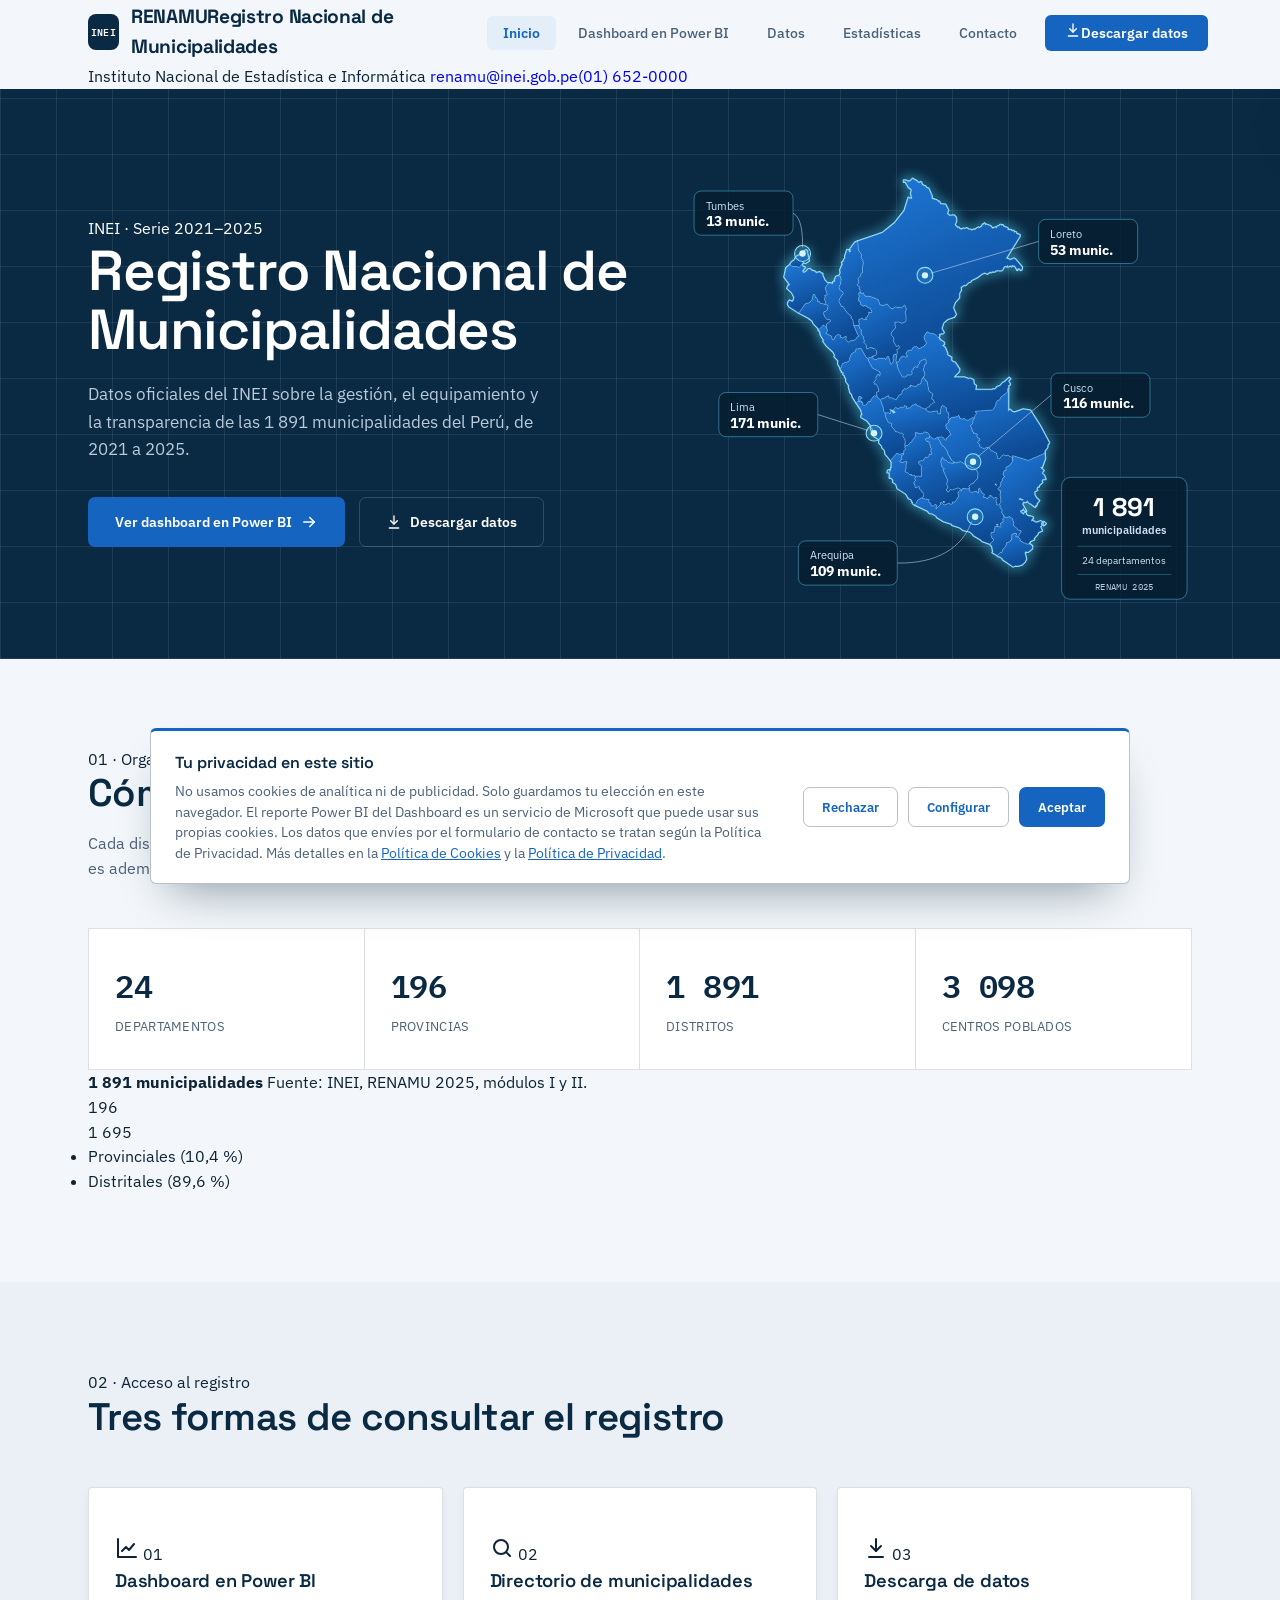
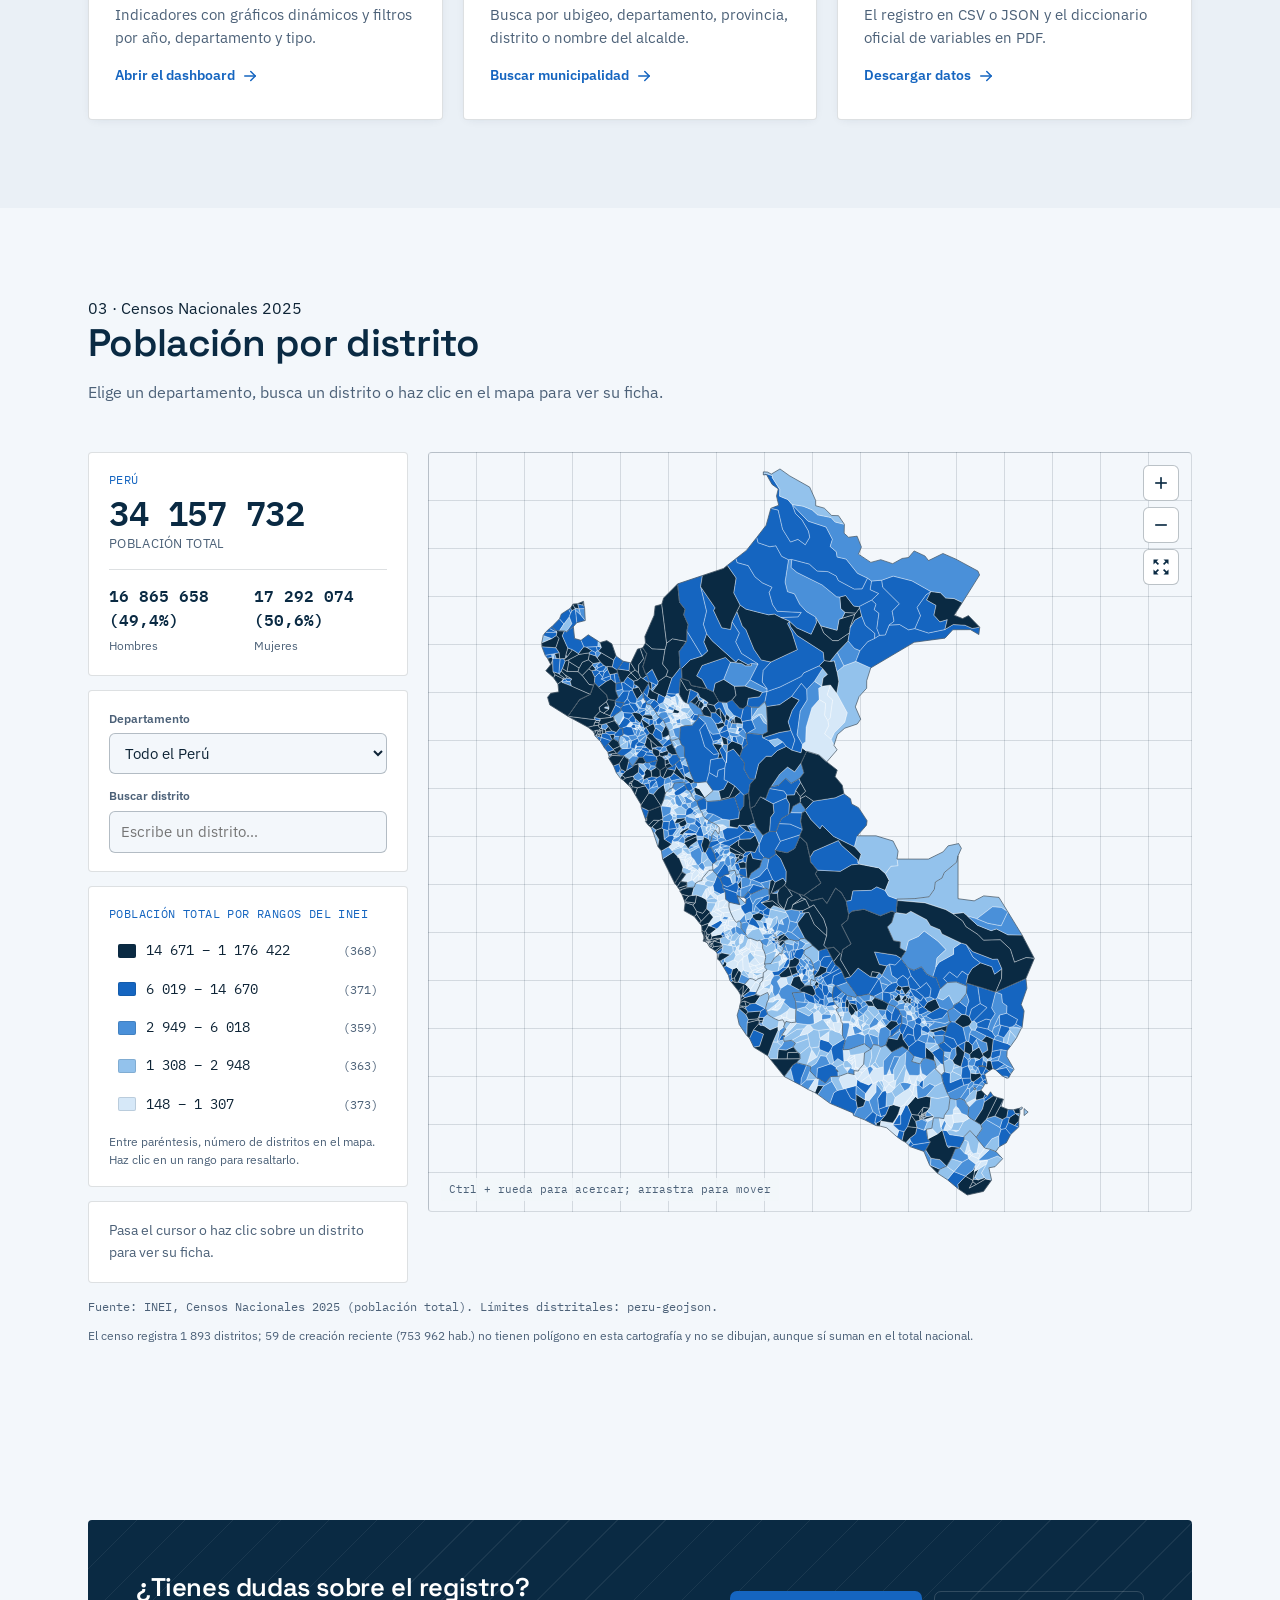
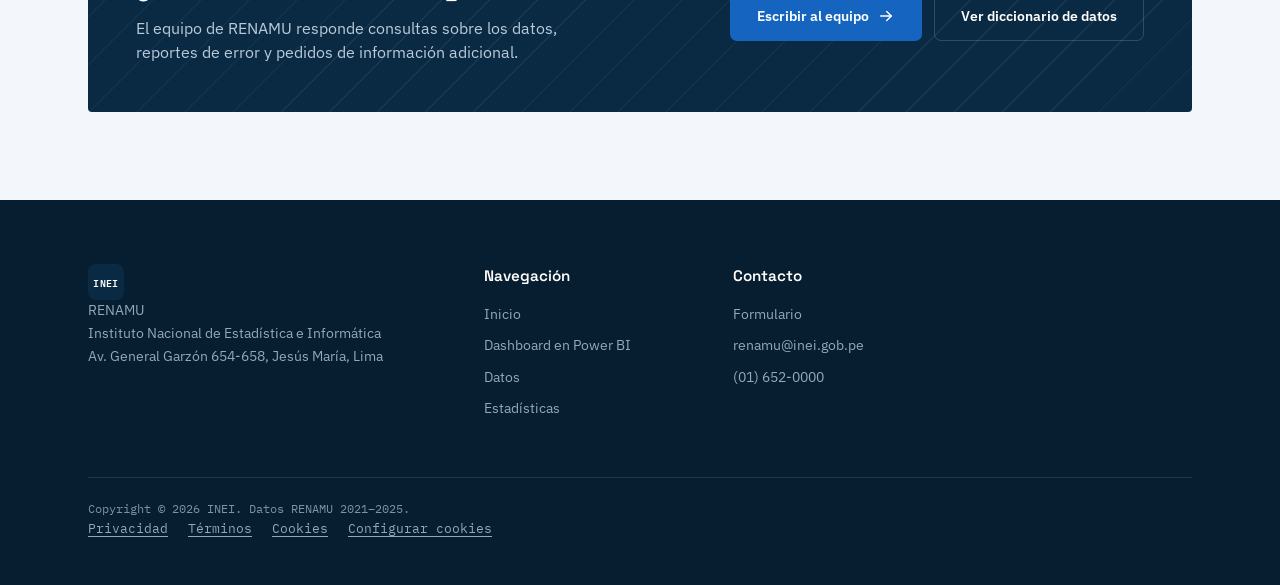
==== index.html @ 1bf24da1 "Add files via upload" ====
<!DOCTYPE html>
<html lang="es">
<head>
    <meta charset="UTF-8">
    <meta name="viewport" content="width=device-width, initial-scale=1.0">
    <meta http-equiv="Content-Security-Policy" content="default-src 'self'; style-src 'self' 'unsafe-inline'; img-src 'self' data:; font-src 'self'; frame-src 'none'; object-src 'none'; base-uri 'self'; form-action 'self'; script-src 'self'; connect-src 'self'">
    <meta name="referrer" content="strict-origin-when-cross-origin">
    <title>RENAMU 2021–2025 | INEI - Inicio</title>
    <meta name="description" content="Registro Nacional de Municipalidades (RENAMU) del INEI: 1 891 municipalidades del Perú con datos de gestión, equipamiento y transparencia, 2021–2025.">
    <meta name="theme-color" content="#0A2540">
    <!-- Si el sitio cambia de dominio, actualiza michaeldm05.github.io aquí y en el
         resto de páginas, además de sitemap.xml y robots.txt. -->
    <link rel="canonical" href="https://michaeldm05.github.io/index.html">
    <meta property="og:type" content="website">
    <meta property="og:site_name" content="RENAMU · INEI">
    <meta property="og:locale" content="es_PE">
    <meta property="og:title" content="RENAMU 2021–2025 | Registro Nacional de Municipalidades">
    <meta property="og:description" content="1 891 municipalidades del Perú con datos de gestión, equipamiento y transparencia, publicados por el INEI (2021–2025).">
    <meta property="og:url" content="https://michaeldm05.github.io/index.html">
    <meta property="og:image" content="https://michaeldm05.github.io/og-image.png">
    <meta property="og:image:width" content="1200">
    <meta property="og:image:height" content="630">
    <meta name="twitter:card" content="summary_large_image">
    <meta name="twitter:title" content="RENAMU 2021–2025 | Registro Nacional de Municipalidades">
    <meta name="twitter:description" content="1 891 municipalidades del Perú con datos de gestión, equipamiento y transparencia, publicados por el INEI.">
    <meta name="twitter:image" content="https://michaeldm05.github.io/og-image.png">
    <link rel="icon" href="favicon.svg" type="image/svg+xml">
    <link rel="apple-touch-icon" href="apple-touch-icon.png">
    <link rel="stylesheet" href="css/fonts.css">
    <link rel="stylesheet" href="css/style.css">
    <script type="application/ld+json">
    {
        "@context": "https://schema.org",
        "@graph": [
            {
                "@type": "GovernmentOrganization",
                "@id": "https://michaeldm05.github.io/#organizacion",
                "name": "Instituto Nacional de Estadística e Informática (INEI)",
                "alternateName": "INEI",
                "url": "https://michaeldm05.github.io/",
                "email": "renamu@inei.gob.pe",
                "telephone": "+51-1-652-0000",
                "address": {
                    "@type": "PostalAddress",
                    "streetAddress": "Av. General Garzón 654-658, Jesús María",
                    "addressLocality": "Lima",
                    "addressCountry": "PE"
                }
            },
            {
                "@type": "WebSite",
                "@id": "https://michaeldm05.github.io/#sitio",
                "url": "https://michaeldm05.github.io/",
                "name": "RENAMU · INEI",
                "inLanguage": "es-PE",
                "publisher": { "@id": "https://michaeldm05.github.io/#organizacion" }
            },
            {
                "@type": "Dataset",
                "name": "Registro Nacional de Municipalidades (RENAMU) 2021–2025",
                "description": "Datos generales, equipamiento y tecnologías de la información de las municipalidades del Perú, levantados anualmente por el INEI (Módulo I y II).",
                "url": "https://michaeldm05.github.io/datos.html",
                "license": "https://www.inei.gob.pe/",
                "temporalCoverage": "2021/2025",
                "spatialCoverage": {
                    "@type": "Place",
                    "name": "Perú"
                },
                "creator": { "@id": "https://michaeldm05.github.io/#organizacion" },
                "publisher": { "@id": "https://michaeldm05.github.io/#organizacion" },
                "distribution": [
                    { "@type": "DataDownload", "encodingFormat": "text/csv", "contentUrl": "https://michaeldm05.github.io/datos.html" },
                    { "@type": "DataDownload", "encodingFormat": "application/json", "contentUrl": "https://michaeldm05.github.io/datos.html" },
                    { "@type": "DataDownload", "encodingFormat": "application/pdf", "contentUrl": "https://michaeldm05.github.io/docs/renamu_diccionario_2025.pdf" }
                ]
            }
        ]
    }
    </script>
</head>
<body>
    <a class="skip-link" href="#contenido">Saltar al contenido</a>

    <!-- Franja institucional -->
    <div class="topbar">
        <div class="container topbar-inner">
            <span class="topbar-org"><span class="topbar-dot" aria-hidden="true"></span>Instituto Nacional de Estadística e Informática</span>
            <span class="topbar-links"><a href="mailto:renamu@inei.gob.pe">renamu@inei.gob.pe</a><a href="tel:+5116520000">(01) 652-0000</a></span>
        </div>
    </div>

    <!-- Navbar -->
    <nav class="navbar" id="navbar" aria-label="Navegación principal">
        <div class="navbar-inner">
            <a href="index.html" class="navbar-logo">
                <span class="navbar-logo-icon" aria-hidden="true">INEI</span>
                <span class="navbar-logo-text"><span class="navbar-logo-name">RENAMU</span><span class="navbar-logo-sub">Registro Nacional de Municipalidades</span></span>
            </a>
            <button class="nav-toggle" id="navToggle" aria-expanded="false" aria-controls="navLinks" aria-label="Abrir menú de navegación">
                <span class="material-icons icon-open" aria-hidden="true">menu</span>
                <span class="material-icons icon-close" aria-hidden="true">close</span>
            </button>
            <ul class="navbar-links" id="navLinks">
                <li><a href="index.html" class="active" aria-current="page">Inicio</a></li>
                <li><a href="dashboard.html">Dashboard en Power BI</a></li>
                <li><a href="datos.html">Datos</a></li>
                <li><a href="estadisticas.html">Estadísticas</a></li>
                <li><a href="contacto.html">Contacto</a></li>
                <li class="navbar-cta-item"><a href="datos.html#descargas" class="navbar-cta"><svg width="16" height="16" viewBox="0 0 24 24" fill="none" stroke="currentColor" stroke-width="2" stroke-linecap="round" stroke-linejoin="round" aria-hidden="true"><path d="M12 3v12"/><path d="m7 10 5 5 5-5"/><path d="M5 21h14"/></svg>Descargar datos</a></li>
            </ul>
        </div>
    </nav>

    <!-- Hero -->
    <main id="contenido">
    <section class="hero">
        <div class="container">
            <div class="hero-copy">
                <span class="hero-eyebrow"><span class="eyebrow-dot" aria-hidden="true"></span>INEI · Serie 2021–2025</span>
                <h1>Registro Nacional de Municipalidades</h1>
                <p>
                    Datos oficiales del INEI sobre la gestión, el equipamiento y la transparencia
                    de las 1&nbsp;891 municipalidades del Perú, de 2021 a 2025.
                </p>
                <div class="hero-actions">
                    <a href="dashboard.html" class="btn btn-primary">
                        Ver dashboard en Power BI
                        <svg class="btn-arrow" width="18" height="18" viewBox="0 0 24 24" fill="none" stroke="currentColor" stroke-width="2" stroke-linecap="round" stroke-linejoin="round" aria-hidden="true"><path d="M5 12h14"/><path d="m13 6 6 6-6 6"/></svg>
                    </a>
                    <a href="datos.html" class="btn btn-outline">
                        <svg width="16" height="16" viewBox="0 0 24 24" fill="none" stroke="currentColor" stroke-width="2" stroke-linecap="round" stroke-linejoin="round" aria-hidden="true"><path d="M12 3v12"/><path d="m7 10 5 5 5-5"/><path d="M5 21h14"/></svg>
                        Descargar datos
                    </a>
                </div>
            </div>

            <!-- Mapa del Perú por departamentos (img/mapa-peru.svg, límites INEI-2007) con las
                 cifras del levantamiento 2025. El mapa ocupa x 110–410, y 20–459 de este lienzo. -->
            <div class="hero-map">
                <svg viewBox="0 0 572 500" xmlns="http://www.w3.org/2000/svg" role="img" aria-labelledby="mapaTitulo" focusable="false">
                    <title id="mapaTitulo">Mapa del Perú por departamentos. RENAMU 2025: 1 891 municipalidades en 24 departamentos; Lima 178 (incluye el Callao), Cusco 116, Arequipa 109, Loreto 53 y Tumbes 13 municipalidades.</title>
                    <image href="img/mapa-peru.svg" x="98" y="8" width="324" height="463.1"/>

                    <!-- Líneas guía -->
                    <path class="leader" d="M120 59 C 130 64, 131 84, 130.8 98"/>
                    <path class="leader" d="M398 91 L 276 127"/>
                    <path class="leader" d="M148 287 L 205 305"/>
                    <path class="leader" d="M412 265 L 329 335"/>
                    <path class="leader" d="M238 455 C 282 456, 312 438, 322 408"/>

                    <!-- Pines -->
                    <g class="map-pin"><circle class="pin-ring" cx="130.8" cy="104.7" r="9"/><circle class="pin" cx="130.8" cy="104.7" r="3.6"/></g>
                    <g class="map-pin"><circle class="pin-ring" cx="269.3" cy="129.4" r="9"/><circle class="pin" cx="269.3" cy="129.4" r="3.6"/></g>
                    <g class="map-pin"><circle class="pin-ring" cx="211.7" cy="308" r="9"/><circle class="pin" cx="211.7" cy="308" r="3.6"/></g>
                    <g class="map-pin"><circle class="pin-ring" cx="323.7" cy="340.4" r="9"/><circle class="pin" cx="323.7" cy="340.4" r="3.6"/></g>
                    <g class="map-pin"><circle class="pin-ring" cx="326.1" cy="402.7" r="9"/><circle class="pin" cx="326.1" cy="402.7" r="3.6"/></g>

                    <!-- Etiquetas -->
                    <g class="map-callout" transform="translate(8 34)"><rect width="112" height="50" rx="8"/><text class="pin-label" x="13" y="21">Tumbes</text><text class="pin-value" x="13" y="40">13 munic.</text></g>
                    <g class="map-callout" transform="translate(398 66)"><rect width="112" height="50" rx="8"/><text class="pin-label" x="13" y="21">Loreto</text><text class="pin-value" x="13" y="40">53 munic.</text></g>
                    <g class="map-callout" transform="translate(36 262)"><rect width="112" height="50" rx="8"/><text class="pin-label" x="13" y="21">Lima</text><text class="pin-value" x="13" y="40">171 munic.</text></g>
                    <g class="map-callout" transform="translate(412 240)"><rect width="112" height="50" rx="8"/><text class="pin-label" x="13" y="21">Cusco</text><text class="pin-value" x="13" y="40">116 munic.</text></g>
                    <g class="map-callout" transform="translate(126 430)"><rect width="112" height="50" rx="8"/><text class="pin-label" x="13" y="21">Arequipa</text><text class="pin-value" x="13" y="40">109 munic.</text></g>

                    <!-- Totales -->
                    <g class="map-stat" transform="translate(424 358)">
                        <rect width="142" height="138" rx="10"/>
                        <text class="map-stat-number" x="71" text-anchor="middle" y="44">1&#160;891</text>
                        <text class="map-stat-label" x="71" text-anchor="middle" y="64">municipalidades</text>
                        <line x1="18" y1="78" x2="124" y2="78"/>
                        <text class="map-stat-small" x="71" text-anchor="middle" y="98">24 departamentos</text>
                        <line x1="18" y1="110" x2="124" y2="110"/>
                        <text class="map-stat-caption" x="71" text-anchor="middle" y="127">RENAMU 2025</text>
                    </g>
                </svg>
            </div>
        </div>
    </section>

    <!-- 01 · Organización territorial -->
    <section class="section" aria-labelledby="cifras">
        <div class="container">
            <div class="section-header">
                <div>
                    <span class="section-label">01 · Organización territorial</span>
                    <h2 class="section-title" id="cifras">Cómo se organiza el país</h2>
                </div>
                <p class="section-subtitle">Cada distrito tiene una municipalidad. En la capital de cada provincia, esa municipalidad es además la provincial.</p>
            </div>
            <div class="stats-grid">
                <div class="stat-item">
                    <div class="stat-item-number">24</div>
                    <div class="stat-item-label">departamentos</div>
                </div>
                <div class="stat-item">
                    <div class="stat-item-number">196</div>
                    <div class="stat-item-label">provincias</div>
                </div>
                <div class="stat-item">
                    <div class="stat-item-number">1&nbsp;891</div>
                    <div class="stat-item-label">distritos</div>
                </div>
                <div class="stat-item">
                    <div class="stat-item-number">3&nbsp;098</div>
                    <div class="stat-item-label">centros poblados</div>
                </div>
            </div>
            <div class="split-card">
                <div class="split-head">
                    <strong>1&nbsp;891 municipalidades</strong>
                    <span>Fuente: INEI, RENAMU 2025, módulos I y II.</span>
                </div>
                <div class="split-bar" role="img" aria-label="196 municipalidades provinciales (10,4 %) y 1 695 distritales (89,6 %)">
                    <div class="split-prov" style="width:10.4%">196</div>
                    <div class="split-dist">1&nbsp;695</div>
                </div>
                <ul class="split-legend">
                    <li><span class="split-swatch split-prov" aria-hidden="true"></span>Provinciales (10,4&nbsp;%)</li>
                    <li><span class="split-swatch split-dist" aria-hidden="true"></span>Distritales (89,6&nbsp;%)</li>
                </ul>
            </div>
        </div>
    </section>

    <!-- 02 · Acceso al registro -->
    <section class="section section-light" aria-labelledby="consulta">
        <div class="container">
            <div class="section-header section-header--solo">
                <div>
                    <span class="section-label">02 · Acceso al registro</span>
                    <h2 class="section-title" id="consulta">Tres formas de consultar el registro</h2>
                </div>
            </div>
            <div class="features-grid">
                <a href="dashboard.html" class="feature-card">
                    <span class="feature-card-top">
                        <span class="icon-tile" aria-hidden="true"><svg width="24" height="24" viewBox="0 0 24 24" fill="none" stroke="currentColor" stroke-width="2" stroke-linecap="round" stroke-linejoin="round"><path d="M3 3v18h18"/><path d="m7 15 4-4 3 3 5-6"/></svg></span>
                        <span class="feature-card-num">01</span>
                    </span>
                    <h3>Dashboard en Power BI</h3>
                    <p>Indicadores con gráficos dinámicos y filtros por año, departamento y tipo.</p>
                    <span class="feature-card-cta">Abrir el dashboard<svg width="18" height="18" viewBox="0 0 24 24" fill="none" stroke="currentColor" stroke-width="2" stroke-linecap="round" stroke-linejoin="round" aria-hidden="true"><path d="M5 12h14"/><path d="m13 6 6 6-6 6"/></svg></span>
                </a>
                <a href="dashboard.html#directorio" class="feature-card">
                    <span class="feature-card-top">
                        <span class="icon-tile" aria-hidden="true"><svg width="24" height="24" viewBox="0 0 24 24" fill="none" stroke="currentColor" stroke-width="2" stroke-linecap="round" stroke-linejoin="round"><circle cx="11" cy="11" r="7"/><path d="m20 20-3.5-3.5"/></svg></span>
                        <span class="feature-card-num">02</span>
                    </span>
                    <h3>Directorio de municipalidades</h3>
                    <p>Busca por ubigeo, departamento, provincia, distrito o nombre del alcalde.</p>
                    <span class="feature-card-cta">Buscar municipalidad<svg width="18" height="18" viewBox="0 0 24 24" fill="none" stroke="currentColor" stroke-width="2" stroke-linecap="round" stroke-linejoin="round" aria-hidden="true"><path d="M5 12h14"/><path d="m13 6 6 6-6 6"/></svg></span>
                </a>
                <a href="datos.html" class="feature-card">
                    <span class="feature-card-top">
                        <span class="icon-tile" aria-hidden="true"><svg width="24" height="24" viewBox="0 0 24 24" fill="none" stroke="currentColor" stroke-width="2" stroke-linecap="round" stroke-linejoin="round"><path d="M12 3v12"/><path d="m7 10 5 5 5-5"/><path d="M5 21h14"/></svg></span>
                        <span class="feature-card-num">03</span>
                    </span>
                    <h3>Descarga de datos</h3>
                    <p>El registro en CSV o JSON y el diccionario oficial de variables en PDF.</p>
                    <span class="feature-card-cta">Descargar datos<svg width="18" height="18" viewBox="0 0 24 24" fill="none" stroke="currentColor" stroke-width="2" stroke-linecap="round" stroke-linejoin="round" aria-hidden="true"><path d="M5 12h14"/><path d="m13 6 6 6-6 6"/></svg></span>
                </a>
            </div>
        </div>
    </section>

    <!-- Población por distrito (Censos Nacionales 2025) -->
    <section class="section" id="poblacion">
        <div class="container">
            <div class="section-header">
                <div>
                    <span class="section-label">03 · Censos Nacionales 2025</span>
                    <h2 class="section-title">Población por distrito</h2>
                </div>
                <p class="section-subtitle">Elige un departamento, busca un distrito o haz clic en el mapa para ver su ficha.</p>
            </div>
            <div class="pob-layout">
                <aside class="pob-panel">
                    <div class="pob-box pob-box--dest">
                        <div class="pob-eyebrow" id="pobAmbito">Perú</div>
                        <div class="pob-big" id="pobTotal">—</div>
                        <div class="pob-sub">Población total</div>
                        <div class="pob-row2">
                            <div><b id="pobH">—</b><span>Hombres</span></div>
                            <div><b id="pobM">—</b><span>Mujeres</span></div>
                        </div>
                    </div>
                    <div class="pob-box pob-ctl">
                        <div>
                            <label for="pobDep">Departamento</label>
                            <select id="pobDep"><option value="">Todo el Perú</option></select>
                        </div>
                        <div>
                            <label for="pobBuscar">Buscar distrito</label>
                            <input id="pobBuscar" list="pobLista" placeholder="Escribe un distrito…" autocomplete="off">
                            <datalist id="pobLista"></datalist>
                        </div>
                    </div>
                    <div class="pob-box">
                        <div class="pob-eyebrow">Población total por rangos del INEI</div>
                        <div class="pob-leyenda" id="pobLeyenda"></div>
                        <p class="pob-nota">Entre paréntesis, número de distritos en el mapa. Haz clic en un rango para resaltarlo.</p>
                    </div>
                    <div class="pob-box pob-ficha" id="pobFicha"><p class="pob-vacio">Pasa el cursor o haz clic sobre un distrito para ver su ficha.</p></div>
                </aside>
                <div class="pob-mapa" id="pobMapa">
                    <svg role="img" aria-label="Mapa de población por distrito del Perú"></svg>
                    <div class="pob-zoom">
                        <button type="button" id="pobZin" aria-label="Acercar"><span class="material-icons" aria-hidden="true">add</span></button>
                        <button type="button" id="pobZout" aria-label="Alejar"><span class="material-icons" aria-hidden="true">remove</span></button>
                        <button type="button" id="pobZreset" aria-label="Ver todo el Perú"><span class="material-icons" aria-hidden="true">zoom_out_map</span></button>
                    </div>
                    <div class="pob-hint">Ctrl + rueda para acercar; arrastra para mover</div>
                    <div class="pob-tip" id="pobTip" hidden></div>
                </div>
            </div>
            <p class="filter-hint">Fuente: INEI, Censos Nacionales 2025 (población total). Límites distritales: peru-geojson.</p>
            <p class="pob-nota" id="pobGap"></p>
        </div>
    </section>

    <!-- CTA final -->
    <section class="section section-cta">
        <div class="container">
            <div class="cta-band">
                <div class="cta-band-copy">
                    <h2>¿Tienes dudas sobre el registro?</h2>
                    <p>El equipo de RENAMU responde consultas sobre los datos, reportes de error y pedidos de información adicional.</p>
                </div>
                <div class="cta-band-actions">
                    <a href="contacto.html" class="btn btn-primary">Escribir al equipo<svg width="18" height="18" viewBox="0 0 24 24" fill="none" stroke="currentColor" stroke-width="2" stroke-linecap="round" stroke-linejoin="round" aria-hidden="true"><path d="M5 12h14"/><path d="m13 6 6 6-6 6"/></svg></a>
                    <a href="datos.html#diccionario" class="btn btn-outline">Ver diccionario de datos</a>
                </div>
            </div>
        </div>
    </section>
    </main>

    <!-- Footer -->
    <footer class="footer">
        <div class="container">
            <div class="footer-grid">
                <div class="footer-brand">
                    <span class="footer-logo"><span class="navbar-logo-icon" aria-hidden="true">INEI</span>RENAMU</span>
                    <p>Instituto Nacional de Estadística e Informática<br>Av. General Garzón 654-658, Jesús María, Lima</p>
                </div>
                <div>
                    <h2>Navegación</h2>
                    <ul class="footer-links">
                        <li><a href="index.html">Inicio</a></li>
                        <li><a href="dashboard.html">Dashboard en Power BI</a></li>
                        <li><a href="datos.html">Datos</a></li>
                        <li><a href="estadisticas.html">Estadísticas</a></li>
                    </ul>
                </div>
                <div>
                    <h2>Contacto</h2>
                    <ul class="footer-links">
                        <li><a href="contacto.html">Formulario</a></li>
                        <li><a href="mailto:renamu@inei.gob.pe">renamu@inei.gob.pe</a></li>
                        <li><a href="tel:+5116520000">(01) 652-0000</a></li>
                    </ul>
                </div>
            </div>
            <div class="footer-bottom">
                <span>Copyright © 2026 INEI. Datos RENAMU 2021–2025.</span>
                <nav aria-label="Información legal">
                    <ul class="footer-legal">
                        <li><a href="privacidad.html">Privacidad</a></li>
                        <li><a href="terminos.html">Términos</a></li>
                        <li><a href="cookies.html">Cookies</a></li>
                        <li><button type="button" data-abrir-cookies>Configurar cookies</button></li>
                    </ul>
                </nav>
            </div>
        </div>
    </footer>

    <!-- Toast -->
    <div class="toast" id="toast" role="status" aria-live="polite">
        <span class="material-icons toast-icon" aria-hidden="true">check_circle</span>
        <span id="toastMessage"></span>
    </div>

    <script src="js/consent.js"></script>
    <script src="js/main.js"></script>
    <script src="data/mapa-peru-paths.js" defer></script>
    <script src="js/mapa-constelacion.js" defer></script>
    <script src="js/vendor/d3.v7.8.5.min.js" defer></script>
    <script src="js/vendor/topojson-client.v3.1.0.min.js" defer></script>
    <script src="data/poblacion_distritos.js" defer></script>
    <script src="js/mapa-poblacion.js" defer></script>
</body>
</html>
---- css/fonts.css ----
/* Fuentes alojadas en el propio sitio (antes se pedían a fonts.googleapis.com /
   fonts.gstatic.com, lo que enviaba la IP de cada visitante a Google).
   Space Grotesk, IBM Plex Sans e IBM Plex Mono: SIL Open Font License 1.1.
   Material Icons: Apache License 2.0. Ver fonts/LICENCIAS.md. */

/* latin-ext */
@font-face {
  font-family: 'IBM Plex Mono';
  font-style: normal;
  font-weight: 400;
  font-display: swap;
  src: url(../fonts/ibmplexmono--F63fjptAgt5VM-kVkqdyU8n1iEq129k.woff2) format('woff2');
  unicode-range: U+0100-02BA, U+02BD-02C5, U+02C7-02CC, U+02CE-02D7, U+02DD-02FF, U+0304, U+0308, U+0329, U+1D00-1DBF, U+1E00-1E9F, U+1EF2-1EFF, U+2020, U+20A0-20AB, U+20AD-20C0, U+2113, U+2C60-2C7F, U+A720-A7FF;
}
/* latin */
@font-face {
  font-family: 'IBM Plex Mono';
  font-style: normal;
  font-weight: 400;
  font-display: swap;
  src: url(../fonts/ibmplexmono--F63fjptAgt5VM-kVkqdyU8n1i8q1w.woff2) format('woff2');
  unicode-range: U+0000-00FF, U+0131, U+0152-0153, U+02BB-02BC, U+02C6, U+02DA, U+02DC, U+0304, U+0308, U+0329, U+2000-206F, U+20AC, U+2122, U+2191, U+2193, U+2212, U+2215, U+FEFF, U+FFFD;
}
/* latin-ext */
@font-face {
  font-family: 'IBM Plex Mono';
  font-style: normal;
  font-weight: 500;
  font-display: swap;
  src: url(../fonts/ibmplexmono--F6qfjptAgt5VM-kVkqdyU8n3twJwl5FgtIU.woff2) format('woff2');
  unicode-range: U+0100-02BA, U+02BD-02C5, U+02C7-02CC, U+02CE-02D7, U+02DD-02FF, U+0304, U+0308, U+0329, U+1D00-1DBF, U+1E00-1E9F, U+1EF2-1EFF, U+2020, U+20A0-20AB, U+20AD-20C0, U+2113, U+2C60-2C7F, U+A720-A7FF;
}
/* latin */
@font-face {
  font-family: 'IBM Plex Mono';
  font-style: normal;
  font-weight: 500;
  font-display: swap;
  src: url(../fonts/ibmplexmono--F6qfjptAgt5VM-kVkqdyU8n3twJwlBFgg.woff2) format('woff2');
  unicode-range: U+0000-00FF, U+0131, U+0152-0153, U+02BB-02BC, U+02C6, U+02DA, U+02DC, U+0304, U+0308, U+0329, U+2000-206F, U+20AC, U+2122, U+2191, U+2193, U+2212, U+2215, U+FEFF, U+FFFD;
}
/* latin-ext */
@font-face {
  font-family: 'IBM Plex Mono';
  font-style: normal;
  font-weight: 600;
  font-display: swap;
  src: url(../fonts/ibmplexmono--F6qfjptAgt5VM-kVkqdyU8n3vAOwl5FgtIU.woff2) format('woff2');
  unicode-range: U+0100-02BA, U+02BD-02C5, U+02C7-02CC, U+02CE-02D7, U+02DD-02FF, U+0304, U+0308, U+0329, U+1D00-1DBF, U+1E00-1E9F, U+1EF2-1EFF, U+2020, U+20A0-20AB, U+20AD-20C0, U+2113, U+2C60-2C7F, U+A720-A7FF;
}
/* latin */
@font-face {
  font-family: 'IBM Plex Mono';
  font-style: normal;
  font-weight: 600;
  font-display: swap;
  src: url(../fonts/ibmplexmono--F6qfjptAgt5VM-kVkqdyU8n3vAOwlBFgg.woff2) format('woff2');
  unicode-range: U+0000-00FF, U+0131, U+0152-0153, U+02BB-02BC, U+02C6, U+02DA, U+02DC, U+0304, U+0308, U+0329, U+2000-206F, U+20AC, U+2122, U+2191, U+2193, U+2212, U+2215, U+FEFF, U+FFFD;
}
/* latin-ext */
@font-face {
  font-family: 'IBM Plex Sans';
  font-style: normal;
  font-weight: 400;
  font-stretch: 100%;
  font-display: swap;
  src: url(../fonts/ibmplexsans-zYXzKVElMYYaJe8bpLHnCwDKr932-G7dytD-Dmu1syxQKYbABA.woff2) format('woff2');
  unicode-range: U+0100-02BA, U+02BD-02C5, U+02C7-02CC, U+02CE-02D7, U+02DD-02FF, U+0304, U+0308, U+0329, U+1D00-1DBF, U+1E00-1E9F, U+1EF2-1EFF, U+2020, U+20A0-20AB, U+20AD-20C0, U+2113, U+2C60-2C7F, U+A720-A7FF;
}
/* latin */
@font-face {
  font-family: 'IBM Plex Sans';
  font-style: normal;
  font-weight: 400;
  font-stretch: 100%;
  font-display: swap;
  src: url(../fonts/ibmplexsans-zYXzKVElMYYaJe8bpLHnCwDKr932-G7dytD-Dmu1syxeKYY.woff2) format('woff2');
  unicode-range: U+0000-00FF, U+0131, U+0152-0153, U+02BB-02BC, U+02C6, U+02DA, U+02DC, U+0304, U+0308, U+0329, U+2000-206F, U+20AC, U+2122, U+2191, U+2193, U+2212, U+2215, U+FEFF, U+FFFD;
}
/* latin-ext */
@font-face {
  font-family: 'IBM Plex Sans';
  font-style: normal;
  font-weight: 500;
  font-stretch: 100%;
  font-display: swap;
  src: url(../fonts/ibmplexsans-zYXzKVElMYYaJe8bpLHnCwDKr932-G7dytD-Dmu1syxQKYbABA.woff2) format('woff2');
  unicode-range: U+0100-02BA, U+02BD-02C5, U+02C7-02CC, U+02CE-02D7, U+02DD-02FF, U+0304, U+0308, U+0329, U+1D00-1DBF, U+1E00-1E9F, U+1EF2-1EFF, U+2020, U+20A0-20AB, U+20AD-20C0, U+2113, U+2C60-2C7F, U+A720-A7FF;
}
/* latin */
@font-face {
  font-family: 'IBM Plex Sans';
  font-style: normal;
  font-weight: 500;
  font-stretch: 100%;
  font-display: swap;
  src: url(../fonts/ibmplexsans-zYXzKVElMYYaJe8bpLHnCwDKr932-G7dytD-Dmu1syxeKYY.woff2) format('woff2');
  unicode-range: U+0000-00FF, U+0131, U+0152-0153, U+02BB-02BC, U+02C6, U+02DA, U+02DC, U+0304, U+0308, U+0329, U+2000-206F, U+20AC, U+2122, U+2191, U+2193, U+2212, U+2215, U+FEFF, U+FFFD;
}
/* latin-ext */
@font-face {
  font-family: 'IBM Plex Sans';
  font-style: normal;
  font-weight: 600;
  font-stretch: 100%;
  font-display: swap;
  src: url(../fonts/ibmplexsans-zYXzKVElMYYaJe8bpLHnCwDKr932-G7dytD-Dmu1syxQKYbABA.woff2) format('woff2');
  unicode-range: U+0100-02BA, U+02BD-02C5, U+02C7-02CC, U+02CE-02D7, U+02DD-02FF, U+0304, U+0308, U+0329, U+1D00-1DBF, U+1E00-1E9F, U+1EF2-1EFF, U+2020, U+20A0-20AB, U+20AD-20C0, U+2113, U+2C60-2C7F, U+A720-A7FF;
}
/* latin */
@font-face {
  font-family: 'IBM Plex Sans';
  font-style: normal;
  font-weight: 600;
  font-stretch: 100%;
  font-display: swap;
  src: url(../fonts/ibmplexsans-zYXzKVElMYYaJe8bpLHnCwDKr932-G7dytD-Dmu1syxeKYY.woff2) format('woff2');
  unicode-range: U+0000-00FF, U+0131, U+0152-0153, U+02BB-02BC, U+02C6, U+02DA, U+02DC, U+0304, U+0308, U+0329, U+2000-206F, U+20AC, U+2122, U+2191, U+2193, U+2212, U+2215, U+FEFF, U+FFFD;
}
/* latin-ext */
@font-face {
  font-family: 'IBM Plex Sans';
  font-style: normal;
  font-weight: 700;
  font-stretch: 100%;
  font-display: swap;
  src: url(../fonts/ibmplexsans-zYXzKVElMYYaJe8bpLHnCwDKr932-G7dytD-Dmu1syxQKYbABA.woff2) format('woff2');
  unicode-range: U+0100-02BA, U+02BD-02C5, U+02C7-02CC, U+02CE-02D7, U+02DD-02FF, U+0304, U+0308, U+0329, U+1D00-1DBF, U+1E00-1E9F, U+1EF2-1EFF, U+2020, U+20A0-20AB, U+20AD-20C0, U+2113, U+2C60-2C7F, U+A720-A7FF;
}
/* latin */
@font-face {
  font-family: 'IBM Plex Sans';
  font-style: normal;
  font-weight: 700;
  font-stretch: 100%;
  font-display: swap;
  src: url(../fonts/ibmplexsans-zYXzKVElMYYaJe8bpLHnCwDKr932-G7dytD-Dmu1syxeKYY.woff2) format('woff2');
  unicode-range: U+0000-00FF, U+0131, U+0152-0153, U+02BB-02BC, U+02C6, U+02DA, U+02DC, U+0304, U+0308, U+0329, U+2000-206F, U+20AC, U+2122, U+2191, U+2193, U+2212, U+2215, U+FEFF, U+FFFD;
}
/* latin-ext */
@font-face {
  font-family: 'Space Grotesk';
  font-style: normal;
  font-weight: 500;
  font-display: swap;
  src: url(../fonts/spacegrotesk-V8mDoQDjQSkFtoMM3T6r8E7mPb94C-s0.woff2) format('woff2');
  unicode-range: U+0100-02BA, U+02BD-02C5, U+02C7-02CC, U+02CE-02D7, U+02DD-02FF, U+0304, U+0308, U+0329, U+1D00-1DBF, U+1E00-1E9F, U+1EF2-1EFF, U+2020, U+20A0-20AB, U+20AD-20C0, U+2113, U+2C60-2C7F, U+A720-A7FF;
}
/* latin */
@font-face {
  font-family: 'Space Grotesk';
  font-style: normal;
  font-weight: 500;
  font-display: swap;
  src: url(../fonts/spacegrotesk-V8mDoQDjQSkFtoMM3T6r8E7mPbF4Cw.woff2) format('woff2');
  unicode-range: U+0000-00FF, U+0131, U+0152-0153, U+02BB-02BC, U+02C6, U+02DA, U+02DC, U+0304, U+0308, U+0329, U+2000-206F, U+20AC, U+2122, U+2191, U+2193, U+2212, U+2215, U+FEFF, U+FFFD;
}
/* latin-ext */
@font-face {
  font-family: 'Space Grotesk';
  font-style: normal;
  font-weight: 600;
  font-display: swap;
  src: url(../fonts/spacegrotesk-V8mDoQDjQSkFtoMM3T6r8E7mPb94C-s0.woff2) format('woff2');
  unicode-range: U+0100-02BA, U+02BD-02C5, U+02C7-02CC, U+02CE-02D7, U+02DD-02FF, U+0304, U+0308, U+0329, U+1D00-1DBF, U+1E00-1E9F, U+1EF2-1EFF, U+2020, U+20A0-20AB, U+20AD-20C0, U+2113, U+2C60-2C7F, U+A720-A7FF;
}
/* latin */
@font-face {
  font-family: 'Space Grotesk';
  font-style: normal;
  font-weight: 600;
  font-display: swap;
  src: url(../fonts/spacegrotesk-V8mDoQDjQSkFtoMM3T6r8E7mPbF4Cw.woff2) format('woff2');
  unicode-range: U+0000-00FF, U+0131, U+0152-0153, U+02BB-02BC, U+02C6, U+02DA, U+02DC, U+0304, U+0308, U+0329, U+2000-206F, U+20AC, U+2122, U+2191, U+2193, U+2212, U+2215, U+FEFF, U+FFFD;
}
/* latin-ext */
@font-face {
  font-family: 'Space Grotesk';
  font-style: normal;
  font-weight: 700;
  font-display: swap;
  src: url(../fonts/spacegrotesk-V8mDoQDjQSkFtoMM3T6r8E7mPb94C-s0.woff2) format('woff2');
  unicode-range: U+0100-02BA, U+02BD-02C5, U+02C7-02CC, U+02CE-02D7, U+02DD-02FF, U+0304, U+0308, U+0329, U+1D00-1DBF, U+1E00-1E9F, U+1EF2-1EFF, U+2020, U+20A0-20AB, U+20AD-20C0, U+2113, U+2C60-2C7F, U+A720-A7FF;
}
/* latin */
@font-face {
  font-family: 'Space Grotesk';
  font-style: normal;
  font-weight: 700;
  font-display: swap;
  src: url(../fonts/spacegrotesk-V8mDoQDjQSkFtoMM3T6r8E7mPbF4Cw.woff2) format('woff2');
  unicode-range: U+0000-00FF, U+0131, U+0152-0153, U+02BB-02BC, U+02C6, U+02DA, U+02DC, U+0304, U+0308, U+0329, U+2000-206F, U+20AC, U+2122, U+2191, U+2193, U+2212, U+2215, U+FEFF, U+FFFD;
}

/* Material Icons */
@font-face {
  font-family: 'Material Icons';
  font-style: normal;
  font-weight: 400;
  font-display: swap;
  src: url(../fonts/materialicons-flUhRq6tzZclQEJ-Vdg-IuiaDsNc.woff2) format('woff2');
}

.material-icons {
  font-family: 'Material Icons';
  font-weight: normal;
  font-style: normal;
  font-size: 24px;
  line-height: 1;
  letter-spacing: normal;
  text-transform: none;
  display: inline-block;
  white-space: nowrap;
  word-wrap: normal;
  direction: ltr;
  -webkit-font-feature-settings: 'liga';
  -webkit-font-smoothing: antialiased;
}
---- css/style.css ----
:root {
    /* Color */
    --navy: #0A2A43;
    --navy-deep: #071D30;
    --blue: #1565C0;
    --blue-deep: #0D4A94;
    --cyan: #4FC3E8;
    --paper: #F3F7FB;
    --white: #FFFFFF;
    --ink: #0E2436;
    --ink-soft: #4C6178;
    --line: rgba(14, 36, 54, 0.14);
    --line-strong: rgba(14, 36, 54, 0.28);
    --line-on-navy: rgba(255, 255, 255, 0.16);

    /* Back-compat aliases (used by existing page markup) */
    --primary: var(--blue);
    --primary-hover: var(--blue-deep);
    --accent: var(--cyan);
    --black: var(--ink);
    --gray-100: #EAF0F6;
    --gray-200: #DCE5EE;
    --gray-300: #C7D4E1;
    --gray-400: #9BAEC0;
    --gray-500: var(--ink-soft);
    --gray-600: #2E4A5E;
    --blue-light: #E4EEF9;

    /* Type */
    --font-display: 'Space Grotesk', 'Segoe UI', sans-serif;
    --font-body: 'IBM Plex Sans', 'Inter', sans-serif;
    --font-mono: 'IBM Plex Mono', ui-monospace, monospace;

    --transition: all 0.25s cubic-bezier(0.4, 0, 0.2, 1);

    /* Profundidad */
    --shadow-sm: 0 2px 10px -4px rgba(10, 42, 67, 0.12);
    --shadow-md: 0 18px 36px -22px rgba(10, 42, 67, 0.35);
}

* { margin: 0; padding: 0; box-sizing: border-box; }

html { scroll-behavior: smooth; }

body {
    font-family: var(--font-body);
    color: var(--ink);
    background: var(--paper);
    line-height: 1.55;
    -webkit-font-smoothing: antialiased;
    padding-top: 64px;
}

.container {
    max-width: 1160px;
    margin: 0 auto;
    padding: 0 28px;
}

a { text-decoration: none; }

img, svg { max-width: 100%; }

/* Si la fuente de íconos no llega a cargar, el navegador muestra el nombre de la
   liga como texto plano (p. ej. "rocket_launch"); esto lo recorta al ancho de un
   ícono en vez de dejar que una palabra suelta rompa botones y cabeceras. */
.material-icons { overflow: hidden; max-width: 1.6em; }

/* Un solo anillo de foco visible para todo lo que se navega con teclado */
:focus-visible {
    outline: 2px solid var(--blue);
    outline-offset: 2px;
    border-radius: 4px;
}

.skip-link {
    position: absolute;
    left: 16px;
    top: -60px;
    z-index: 2000;
    background: var(--blue);
    color: var(--white);
    padding: 10px 18px;
    border-radius: 0 0 6px 6px;
    font-size: 0.85rem;
    font-weight: 600;
    transition: top 0.2s ease;
}

.skip-link:focus { top: 0; }

.sr-only {
    position: absolute;
    width: 1px;
    height: 1px;
    padding: 0;
    margin: -1px;
    overflow: hidden;
    clip: rect(0, 0, 0, 0);
    white-space: nowrap;
    border: 0;
}

@media (prefers-reduced-motion: reduce) {
    *, *::before, *::after {
        animation-duration: 0.001ms !important;
        transition-duration: 0.001ms !important;
    }
}

/* ============================================================
   Technical corner marks — the recurring structural motif
   ============================================================ */

.tech-frame { position: relative; }

.tech-frame::before,
.tech-frame::after {
    content: '';
    position: absolute;
    width: 14px;
    height: 14px;
    pointer-events: none;
}

.tech-frame::before {
    top: -1px;
    left: -1px;
    border-top: 2px solid var(--blue);
    border-left: 2px solid var(--blue);
}

.tech-frame::after {
    bottom: -1px;
    right: -1px;
    border-bottom: 2px solid var(--blue);
    border-right: 2px solid var(--blue);
}

/* ============================================================
   Navbar
   ============================================================ */

.navbar {
    position: fixed;
    top: 0;
    left: 0;
    right: 0;
    z-index: 1000;
    height: 64px;
    background: rgba(243, 247, 251, 0.86);
    backdrop-filter: blur(14px);
    border-bottom: 1px solid transparent;
    transition: var(--transition);
}

.navbar.scrolled {
    background: rgba(243, 247, 251, 0.97);
    border-bottom-color: var(--line);
}

.navbar-inner {
    max-width: 1160px;
    margin: 0 auto;
    padding: 0 28px;
    height: 64px;
    display: flex;
    justify-content: space-between;
    align-items: center;
}

.navbar-logo {
    display: flex;
    align-items: center;
    gap: 12px;
    font-family: var(--font-display);
    font-weight: 700;
    font-size: 1.2rem;
    color: var(--navy);
    letter-spacing: -0.3px;
}

.navbar-logo-icon {
    width: 36px;
    height: 36px;
    border-radius: 8px;
    background: var(--navy);
    color: var(--white);
    display: flex;
    align-items: center;
    justify-content: center;
    font-family: var(--font-mono);
    font-size: 0.62rem;
    font-weight: 600;
    letter-spacing: 0.3px;
}

.navbar-links {
    display: flex;
    list-style: none;
    gap: 6px;
    align-items: center;
}

.navbar-links a {
    color: var(--ink-soft);
    padding: 8px 16px;
    border-radius: 6px;
    font-size: 0.85rem;
    font-weight: 500;
    transition: var(--transition);
    white-space: nowrap;
}

.navbar-links a:hover {
    color: var(--navy);
    background: var(--gray-100);
}

.navbar-links a.active {
    color: var(--blue);
    background: var(--blue-light);
    font-weight: 600;
}

.navbar-cta {
    background: var(--blue) !important;
    color: var(--white) !important;
    padding: 9px 20px !important;
    border-radius: 6px !important;
    font-weight: 600 !important;
    margin-left: 6px;
}

.navbar-cta:hover {
    background: var(--blue-deep) !important;
}

/* ============================================================
   Hero — the survey plate
   ============================================================ */

.hero {
    position: relative;
    background: var(--navy);
    color: var(--white);
    padding: 72px 0 0;
    overflow: hidden;
}

.hero .container {
    position: relative;
    z-index: 2;
    display: grid;
    grid-template-columns: 1.05fr 0.95fr;
    gap: 40px;
    align-items: center;
    padding-bottom: 56px;
}

.hero::before {
    content: '';
    position: absolute;
    inset: 0;
    background-image:
        repeating-linear-gradient(0deg, var(--line-on-navy) 0 1px, transparent 1px 56px),
        repeating-linear-gradient(90deg, var(--line-on-navy) 0 1px, transparent 1px 56px);
    opacity: 0.5;
}

.hero-frame {
    position: absolute;
    inset: 20px;
    border: 1px solid var(--line-on-navy);
    z-index: 1;
    pointer-events: none;
}

.hero-badge {
    display: inline-flex;
    align-items: center;
    gap: 9px;
    background: rgba(255, 255, 255, 0.08);
    border: 1px solid var(--line-on-navy);
    color: #CFE1F2;
    padding: 6px 14px;
    border-radius: 999px;
    font-family: var(--font-mono);
    font-size: 0.72rem;
    letter-spacing: 0.3px;
    margin-bottom: 24px;
}

.hero-badge-dot {
    width: 6px;
    height: 6px;
    background: var(--cyan);
    border-radius: 50%;
    box-shadow: 0 0 0 3px rgba(79, 195, 232, 0.25);
}

.hero h1 {
    font-family: var(--font-display);
    font-size: clamp(2.6rem, 4.4vw, 3.6rem);
    font-weight: 600;
    letter-spacing: -1.2px;
    line-height: 1.06;
    margin-bottom: 20px;
}

.hero h1 .accent { color: var(--cyan); }

.hero p {
    font-size: 1.08rem;
    color: #B9CBDB;
    max-width: 46ch;
    line-height: 1.6;
    margin-bottom: 34px;
}

.hero-actions { display: flex; gap: 14px; flex-wrap: wrap; }

.hero .btn-outline { color: var(--white); border-color: var(--line-on-navy); }
.hero .btn-outline:hover { background: rgba(255, 255, 255, 0.08); border-color: var(--white); color: var(--white); }

.hero-map { position: relative; }
.hero-map svg { width: 100%; height: auto; display: block; overflow: visible; }

/* Mapa del Perú: pines, líneas guía, etiquetas y tarjeta de totales */
.hero-map .pin-ring { fill: rgba(79, 195, 232, 0.18); stroke: #8FE0FA; stroke-width: 1.2; }
.hero-map .pin { fill: #D6F5FF; }
.hero-map .leader { fill: none; stroke: rgba(207, 225, 242, 0.6); stroke-width: 1; }

.hero-map .map-callout rect,
.hero-map .map-stat rect { fill: rgba(7, 29, 48, 0.82); stroke: rgba(79, 195, 232, 0.55); stroke-width: 1; }

.hero-map .pin-label { font-family: var(--font-body); font-size: 13px; fill: #CFE1F2; }
.hero-map .pin-value { font-family: var(--font-body); font-size: 15.5px; font-weight: 700; fill: var(--white); }

.hero-map .map-stat line { stroke: rgba(79, 195, 232, 0.35); stroke-width: 1; }
.hero-map .map-stat-number { font-family: var(--font-display); font-size: 29px; font-weight: 700; fill: var(--white); }
.hero-map .map-stat-label { font-family: var(--font-body); font-size: 12px; font-weight: 600; fill: #CFE1F2; }
.hero-map .map-stat-small { font-family: var(--font-body); font-size: 11.5px; fill: #CFE1F2; }
.hero-map .map-stat-caption { font-family: var(--font-mono); font-size: 10px; letter-spacing: 0.4px; fill: #B9CBDB; }

/* Pulso suave de los pines (se desactiva con prefers-reduced-motion) */
@media (prefers-reduced-motion: no-preference) {
    .hero-map .pin-ring { animation: pin-pulso 2.6s ease-in-out infinite; transform-box: fill-box; transform-origin: center; }
}

@keyframes pin-pulso {
    0%, 100% { transform: scale(1); opacity: 1; }
    50% { transform: scale(1.35); opacity: 0.55; }
}

@media (max-width: 560px) {
    /* En móvil el mapa aprovecha también el margen lateral del contenedor */
    .hero-map { margin: 0 -12px; }
}

.hero-strip { position: relative; z-index: 2; border-top: 1px solid var(--line-on-navy); background: rgba(255, 255, 255, 0.03); }

.hero-strip .container {
    display: flex;
    justify-content: space-between;
    padding: 14px 28px;
    font-family: var(--font-mono);
    font-size: 0.72rem;
    letter-spacing: 0.4px;
    color: #7E97AC;
}

@media (max-width: 900px) {
    .hero .container { grid-template-columns: 1fr; }
    /* Más ancho que antes (360px): las etiquetas del mapa se leen mejor */
    .hero-map { max-width: 520px; margin: 0 auto; }
    .hero-strip .container { flex-wrap: wrap; gap: 8px; }
}

/* ============================================================
   Buttons
   ============================================================ */

.btn {
    position: relative;
    display: inline-flex;
    align-items: center;
    gap: 8px;
    padding: 13px 26px;
    border-radius: 7px;
    font-size: 0.9rem;
    font-weight: 600;
    cursor: pointer;
    transition: var(--transition);
    border: 1.5px solid transparent;
    font-family: var(--font-body);
}

.btn-primary { background: var(--blue); color: var(--white); }
.btn-primary:hover { background: var(--blue-deep); transform: translateY(-1px); box-shadow: 0 10px 24px -12px rgba(13, 74, 148, 0.5); }

.btn-outline { background: transparent; color: var(--blue); border-color: var(--line-strong); }
.btn-outline:hover { border-color: var(--blue); background: var(--blue-light); transform: translateY(-1px); }

.btn-sm { padding: 10px 18px; font-size: 0.83rem; }

.btn-ghost { background: transparent; color: var(--ink-soft); border-color: var(--gray-300); }
.btn-ghost:hover { border-color: var(--gray-400); background: var(--gray-100); }

/* Feedback de "presionado", útil sobre todo en touch (donde no hay :hover) */
.btn:active { transform: translateY(0) scale(0.97); }

/* ============================================================
   Sections
   ============================================================ */

.section { padding: 88px 0; }
.section-light { background: var(--gray-100); }

.section-header { max-width: 640px; margin: 0 0 48px; }

.section-eyebrow {
    display: inline-flex;
    align-items: center;
    gap: 8px;
    font-family: var(--font-mono);
    font-size: 0.74rem;
    font-weight: 500;
    letter-spacing: 0.4px;
    text-transform: uppercase;
    color: var(--blue);
    margin-bottom: 14px;
}

.section-eyebrow::before { content: ''; width: 18px; height: 1px; background: var(--blue); }

.section-title {
    font-family: var(--font-display);
    font-size: clamp(1.9rem, 3vw, 2.5rem);
    font-weight: 600;
    letter-spacing: -0.7px;
    line-height: 1.15;
    color: var(--navy);
    margin-bottom: 14px;
}

.section-subtitle { color: var(--ink-soft); font-size: 1.02rem; }

.page-header { background: var(--navy); color: var(--white); padding: 56px 0 44px; }

.page-header h1 {
    font-family: var(--font-display);
    font-size: clamp(2rem, 3.6vw, 2.7rem);
    font-weight: 600;
    letter-spacing: -0.8px;
    margin-bottom: 10px;
}

.page-header p { color: #B9CBDB; font-size: 1.05rem; max-width: 600px; }

/* Título de una subsección dentro de una página (sin el aparato completo de
   section-header): usado para introducir la búsqueda del Dashboard, etc. */
.subsection-title {
    font-family: var(--font-display);
    font-size: 1.3rem;
    font-weight: 600;
    color: var(--navy);
    letter-spacing: -0.3px;
    margin-bottom: 8px;
}

.subsection-subtitle { color: var(--ink-soft); font-size: 0.95rem; margin-bottom: 24px; }

/* ============================================================
   CTA final (cierre de página)
   ============================================================ */

.cta-band {
    background: var(--navy);
    color: var(--white);
    border-radius: 4px;
    padding: 48px;
    display: flex;
    align-items: center;
    justify-content: space-between;
    gap: 32px;
    flex-wrap: wrap;
    position: relative;
    overflow: hidden;
}

.cta-band::before {
    content: '';
    position: absolute;
    inset: 0;
    background-image: repeating-linear-gradient(135deg, var(--line-on-navy) 0 1px, transparent 1px 34px);
    opacity: 0.4;
}

.cta-band-copy { position: relative; z-index: 1; max-width: 46ch; }
.cta-band-copy h2 { font-family: var(--font-display); font-size: 1.6rem; font-weight: 600; margin-bottom: 8px; letter-spacing: -0.4px; }
.cta-band-copy p { color: #B9CBDB; font-size: 0.98rem; }
.cta-band-actions { position: relative; z-index: 1; display: flex; gap: 12px; flex-wrap: wrap; }
.cta-band .btn-outline { color: var(--white); border-color: var(--line-on-navy); }
.cta-band .btn-outline:hover { background: rgba(255, 255, 255, 0.08); border-color: var(--white); color: var(--white); }

@media (max-width: 640px) {
    .cta-band { padding: 32px 24px; }
}

/* ============================================================
   Stats
   ============================================================ */

.stats-grid { display: grid; grid-template-columns: repeat(4, 1fr); border: 1px solid var(--line); background: var(--white); }

.stat-item { padding: 32px 26px; border-right: 1px solid var(--line); transition: var(--transition); }
.stat-item:last-child { border-right: none; }
.stat-item:hover { background: var(--blue-light); }

.stat-item-icon { font-size: 1.7rem; margin-bottom: 14px; }

.stat-item-number {
    font-family: var(--font-mono);
    font-size: 2rem;
    font-weight: 600;
    letter-spacing: -0.5px;
    color: var(--navy);
    margin-bottom: 6px;
}

.stat-item-label { font-size: 0.82rem; color: var(--ink-soft); text-transform: uppercase; letter-spacing: 0.3px; }

/* ============================================================
   Feature / info cards
   ============================================================ */

.features-grid, .cards-grid { display: grid; grid-template-columns: repeat(3, 1fr); gap: 20px; }
.cards-grid { grid-template-columns: repeat(auto-fit, minmax(280px, 1fr)); }

.feature-card, .card {
    position: relative;
    display: block;
    background: var(--white);
    border: 1px solid var(--line);
    border-radius: 4px;
    padding: 32px 26px;
    text-align: left;
    color: inherit;
    box-shadow: var(--shadow-sm);
    transition: var(--transition);
}

.feature-card:hover, .card:hover {
    transform: translateY(-3px);
    box-shadow: var(--shadow-md);
    border-color: var(--blue);
}

.feature-card-cta {
    display: inline-flex;
    align-items: center;
    gap: 6px;
    margin-top: 16px;
    font-size: 0.85rem;
    font-weight: 600;
    color: var(--blue);
}

.feature-card-cta .material-icons { font-size: 18px; transition: var(--transition); }
.feature-card:hover .feature-card-cta .material-icons { transform: translateX(3px); }

.feature-card::before {
    content: attr(data-code);
    display: block;
    font-family: var(--font-mono);
    font-size: 0.68rem;
    letter-spacing: 0.4px;
    color: var(--blue);
    opacity: 0.75;
    margin-bottom: 16px;
}

.feature-icon, .card-icon { font-size: 1.9rem; margin-bottom: 14px; }

.card-icon {
    width: 52px;
    height: 52px;
    border-radius: 10px;
    display: flex;
    align-items: center;
    justify-content: center;
    background: var(--blue-light);
}

.feature-card h3, .card h3 {
    font-family: var(--font-display);
    font-size: 1.15rem;
    font-weight: 600;
    color: var(--navy);
    letter-spacing: -0.2px;
    margin-bottom: 8px;
}

.feature-card p, .card p { color: var(--ink-soft); font-size: 0.93rem; line-height: 1.55; }

@media (max-width: 768px) { .features-grid { grid-template-columns: 1fr; } }

/* ============================================================
   Filter bar (Dashboard)
   ============================================================ */

.filter-bar {
    position: relative;
    background: var(--white);
    border: 1px solid var(--line);
    border-radius: 4px;
    padding: 28px;
    margin-bottom: 28px;
    box-shadow: var(--shadow-sm);
}

.filter-grid { display: grid; grid-template-columns: repeat(4, 1fr); gap: 16px; }

.filter-group label {
    display: block;
    font-family: var(--font-mono);
    font-size: 0.72rem;
    font-weight: 500;
    color: var(--ink-soft);
    text-transform: uppercase;
    letter-spacing: 0.4px;
    margin-bottom: 8px;
}

.filter-select, .filter-input, .form-control {
    width: 100%;
    padding: 11px 14px;
    /* Antes --gray-300 (1.5:1 sobre blanco): WCAG 1.4.11 pide 3:1 para el borde de un campo */
    border: 1.5px solid #7B8FA3;
    border-radius: 6px;
    font-size: 0.9rem;
    font-family: var(--font-body);
    background: var(--white);
    color: var(--ink);
    transition: var(--transition);
    outline: none;
}

.filter-select:hover, .filter-input:hover, .form-control:hover { border-color: var(--ink-soft); }

.filter-select:focus, .filter-input:focus, .form-control:focus {
    border-color: var(--blue);
    box-shadow: 0 0 0 4px rgba(21, 101, 192, 0.12);
}

textarea.form-control { resize: vertical; min-height: 120px; }

/* ============================================================
   Table (Dashboard)
   ============================================================ */

.table-container { position: relative; background: var(--white); border: 1px solid var(--line); border-radius: 4px; overflow: hidden; box-shadow: var(--shadow-sm); }

.table-top-bar {
    padding: 18px 24px;
    border-bottom: 1px solid var(--line);
    display: flex;
    flex-wrap: wrap;
    justify-content: space-between;
    align-items: center;
    gap: 8px 16px;
}

.table-top-bar h3 { font-family: var(--font-display); font-size: 1.05rem; font-weight: 600; color: var(--navy); }
.table-count { font-family: var(--font-mono); font-size: 0.78rem; color: var(--ink-soft); }

.table-scroll { overflow-x: auto; max-height: 520px; overflow-y: auto; }
.table-scroll::-webkit-scrollbar { width: 4px; height: 4px; }
.table-scroll::-webkit-scrollbar-track { background: transparent; }
.table-scroll::-webkit-scrollbar-thumb { background: var(--gray-300); border-radius: 2px; }

.data-table { width: 100%; border-collapse: collapse; min-width: 1200px; }
.data-table thead { position: sticky; top: 0; z-index: 10; }

.data-table thead th {
    background: var(--navy);
    color: #CFE1F2;
    padding: 13px 20px;
    text-align: left;
    font-family: var(--font-mono);
    font-size: 0.7rem;
    font-weight: 500;
    text-transform: uppercase;
    letter-spacing: 0.4px;
    white-space: nowrap;
}

.data-table tbody td {
    padding: 13px 20px;
    border-bottom: 1px solid var(--gray-100);
    font-size: 0.87rem;
    color: var(--ink);
    white-space: nowrap;
}

.data-table tbody tr { transition: background 0.15s ease; }
.data-table tbody tr:hover { background: var(--blue-light); }

.pill { display: inline-flex; padding: 4px 12px; border-radius: 4px; font-size: 0.73rem; font-weight: 600; letter-spacing: 0.2px; }
.pill-blue { background: var(--blue-light); color: var(--blue-deep); }
.pill-green { background: #E3F3EA; color: #1D7A45; }

/* ============================================================
   Estadísticas — charts
   ============================================================ */

/* align-items:start evita que una tarjeta corta se estire para igualar a su vecina */
.chart-grid { display: grid; grid-template-columns: repeat(2, 1fr); gap: 20px; margin-bottom: 20px; align-items: start; }

.chart-card { position: relative; background: var(--white); border: 1px solid var(--line); border-radius: 4px; padding: 28px; box-shadow: var(--shadow-sm); }
.chart-card h3 { font-family: var(--font-display); font-size: 1.05rem; font-weight: 600; color: var(--navy); margin-bottom: 22px; }

/* Fila título + botón de alternar, a la misma altura (como .table-top-bar) */
.chart-card-header { display: flex; align-items: center; justify-content: space-between; gap: 12px; margin-bottom: 22px; }
.chart-card-header h3 { margin-bottom: 0; }

/* Botón para alternar entre valores absolutos y porcentaje, dentro de una tarjeta */
.chart-toggle-btn {
    flex-shrink: 0;
    width: 28px;
    height: 28px;
    display: flex;
    align-items: center;
    justify-content: center;
    border-radius: 6px;
    border: 1.5px solid var(--gray-300);
    background: var(--white);
    color: var(--ink-soft);
    font-family: var(--font-mono);
    font-size: 0.8rem;
    font-weight: 700;
    cursor: pointer;
    transition: var(--transition);
}

.chart-toggle-btn:hover { border-color: var(--blue); color: var(--blue); background: var(--blue-light); }
.chart-toggle-btn.active { background: var(--blue); border-color: var(--blue); color: var(--white); }

/* Barras horizontales: el nombre completo cabe y se lee igual en móvil */
.bar-chart { display: flex; flex-direction: column; gap: 10px; }

.hbar-row {
    display: grid;
    grid-template-columns: 104px 1fr 74px;
    align-items: center;
    gap: 12px;
}

.hbar-name {
    font-size: 0.82rem;
    color: var(--ink-soft);
    white-space: nowrap;
    overflow: hidden;
    text-overflow: ellipsis;
}

.hbar-track { height: 12px; background: var(--gray-100); border-radius: 2px; overflow: hidden; }

.hbar-fill {
    height: 100%;
    border-radius: 2px;
    background: linear-gradient(90deg, var(--blue) 0%, var(--cyan) 100%);
    transform-origin: left center;
    animation: hbar-grow 0.6s cubic-bezier(0.4, 0, 0.2, 1);
}

@keyframes hbar-grow { from { transform: scaleX(0); } to { transform: scaleX(1); } }

.hbar-value {
    font-family: var(--font-mono);
    font-size: 0.82rem;
    font-weight: 600;
    color: var(--navy);
    text-align: right;
}

/* Barras verticales: comparativo entre años (la etiqueta va sobre la barra) */
.vbar-chart { display: flex; align-items: stretch; gap: 16px; height: 220px; }

.vbar-col { flex: 1; display: flex; flex-direction: column; align-items: center; height: 100%; }

.vbar-value {
    font-family: var(--font-mono);
    font-size: 0.82rem;
    font-weight: 600;
    color: var(--navy);
    margin-bottom: 8px;
}

.vbar-track {
    width: 100%;
    max-width: 56px;
    flex: 1;
    display: flex;
    align-items: flex-end;
    background: var(--gray-100);
    border-radius: 4px 4px 0 0;
    overflow: hidden;
}

.vbar-fill {
    width: 100%;
    border-radius: 4px 4px 0 0;
    background: linear-gradient(180deg, var(--cyan) 0%, var(--blue) 100%);
    transform-origin: bottom center;
    animation: vbar-grow 0.6s cubic-bezier(0.4, 0, 0.2, 1);
}

@keyframes vbar-grow { from { transform: scaleY(0); } to { transform: scaleY(1); } }

.vbar-axis {
    margin-top: 10px;
    font-family: var(--font-mono);
    font-size: 0.8rem;
    font-weight: 600;
    color: var(--ink-soft);
}

@media (max-width: 480px) {
    .vbar-chart { height: 170px; gap: 8px; }
    .vbar-track { max-width: 34px; }
    .vbar-value { font-size: 0.72rem; }
    .vbar-axis { font-size: 0.7rem; }
}

/* ============================================================
   Gráfico lineal (Estadísticas) — SVG simple, sin librerías
   ============================================================ */

.line-chart-wrap { width: 100%; }
.line-chart { width: 100%; height: 280px; display: block; overflow: visible; }

.line-chart .line-grid { stroke: var(--line); stroke-width: 1; stroke-dasharray: 2 3; }
.line-chart .line-path { fill: none; stroke-width: 2.5px; stroke-linejoin: round; stroke-linecap: round; }
.line-chart .line-dot { stroke: var(--white); stroke-width: 2; }
.line-chart .bar-rect { transition: opacity 0.15s ease; }
.line-chart .bar-rect:hover { opacity: 0.85; }
.line-chart .line-axis-label {
    font-family: var(--font-mono);
    font-size: 11px;
    fill: var(--ink-soft);
    text-anchor: middle;
}
.line-chart .line-axis-label--y { text-anchor: end; dominant-baseline: middle; font-size: 10px; }
.line-chart .line-value-label {
    font-family: var(--font-mono);
    font-size: 10px;
    font-weight: 600;
    text-anchor: middle;
}

.line-chart-legend {
    list-style: none;
    display: flex;
    flex-wrap: wrap;
    justify-content: center;
    gap: 8px 22px;
    margin-top: 6px;
    padding-top: 14px;
    border-top: 1px solid var(--line);
}

.line-chart-legend li { display: flex; align-items: center; gap: 8px; font-size: 0.82rem; color: var(--ink); }

.line-chart-legend .swatch {
    width: 12px;
    height: 12px;
    border-radius: 3px;
    flex-shrink: 0;
}

.chart-state {
    display: flex;
    align-items: center;
    gap: 10px;
    padding: 28px 0;
    color: var(--ink-soft);
    font-size: 0.88rem;
}

.chart-state .material-icons { color: var(--gray-400); }

.summary-grid { display: grid; grid-template-columns: repeat(2, 1fr); gap: 14px; margin-top: 4px; }
.summary-item { background: var(--gray-100); padding: 18px; border-radius: 4px; border-left: 3px solid var(--blue); }
.summary-item--accent { border-left-color: var(--cyan); }
.summary-item .label { font-size: 0.78rem; color: var(--ink-soft); margin-bottom: 4px; }
.summary-item .value { font-family: var(--font-mono); font-size: 1.4rem; font-weight: 600; color: var(--navy); }
.summary-item .hint { font-size: 0.74rem; color: var(--ink-soft); margin-top: 4px; }

.top-list { margin-top: 4px; }
.top-item { display: flex; justify-content: space-between; align-items: center; gap: 14px; padding: 12px 0; border-bottom: 1px solid var(--gray-100); }
.top-item:last-child { border-bottom: none; }
.top-item-main { display: flex; align-items: center; min-width: 0; }
.top-item-title { font-weight: 600; color: var(--ink); }
.top-item-sub { font-size: 0.8rem; color: var(--ink-soft); }
.top-item-value { font-family: var(--font-mono); font-weight: 600; color: var(--navy); white-space: nowrap; }
.top-item-value small { font-weight: 500; color: var(--ink-soft); }

.top-rank {
    width: 28px;
    height: 28px;
    border-radius: 6px;
    display: flex;
    align-items: center;
    justify-content: center;
    font-family: var(--font-mono);
    font-weight: 600;
    font-size: 0.8rem;
    margin-right: 12px;
}

.top-rank.gold { background: #FCEFD6; color: #A6720B; }
.top-rank.silver { background: var(--gray-200); color: var(--ink-soft); }
.top-rank.bronze { background: #F3E1D8; color: #A0491F; }
.top-rank:not(.gold):not(.silver):not(.bronze) { background: var(--blue-light); color: var(--blue); }

@media (max-width: 768px) { .chart-grid { grid-template-columns: 1fr; } }

/* ============================================================
   Contact
   ============================================================ */

.contact-grid { display: grid; grid-template-columns: 0.9fr 1.1fr; gap: 44px; align-items: start; }

.contact-info > p { color: var(--ink-soft); }

.contact-details { list-style: none; margin-top: 26px; }

.contact-details li {
    display: flex;
    align-items: center;
    gap: 12px;
    padding: 14px 0;
    border-top: 1px solid var(--line);
    color: var(--ink-soft);
    font-size: 0.93rem;
}

.contact-details li .material-icons { color: var(--blue); font-size: 20px; }
.contact-details a { color: inherit; border-bottom: 1px solid var(--line); }
.contact-details a:hover { color: var(--blue); border-bottom-color: var(--blue); }

/* Honeypot: fuera de la pantalla (no display:none) para que un lector de pantalla
   ni siquiera lo anuncie, pero sigue "visible" para bots que no miran el CSS. */
.hp-field {
    position: absolute;
    left: -9999px;
    top: -9999px;
    width: 1px;
    height: 1px;
    overflow: hidden;
}

.captcha-group label { display: flex; align-items: baseline; flex-wrap: wrap; gap: 6px; }

.captcha-question {
    font-family: var(--font-mono);
    font-weight: 700;
    color: var(--navy);
    background: var(--blue-light);
    padding: 2px 9px;
    border-radius: 4px;
    letter-spacing: 0.3px;
}

.contact-form { position: relative; background: var(--white); border: 1px solid var(--line); border-radius: 4px; padding: 36px; box-shadow: var(--shadow-sm); }

.contact-info h2, .contact-form-title {
    font-family: var(--font-display);
    font-size: 1.4rem;
    font-weight: 600;
    color: var(--navy);
    margin-bottom: 14px;
}

.contact-form-title { margin-bottom: 20px; }

.form-group { margin-bottom: 18px; }

.form-group label {
    display: block;
    font-family: var(--font-mono);
    font-size: 0.72rem;
    text-transform: uppercase;
    letter-spacing: 0.4px;
    font-weight: 500;
    color: var(--ink-soft);
    margin-bottom: 8px;
}

/* ============================================================
   Toast
   ============================================================ */

.toast {
    position: fixed;
    top: 80px;
    right: 24px;
    background: var(--navy);
    color: var(--white);
    padding: 14px 20px;
    border-radius: 6px;
    font-size: 0.85rem;
    font-weight: 500;
    z-index: 10000;
    display: flex;
    align-items: center;
    gap: 10px;
    transform: translateX(140%);
    transition: transform 0.4s cubic-bezier(0.4, 0, 0.2, 1);
    box-shadow: 0 20px 40px -12px rgba(7, 29, 48, 0.4);
}

.toast.show { transform: translateX(0); }
.toast-icon { color: var(--cyan); }

/* ============================================================
   Footer
   ============================================================ */

.footer { background: var(--navy-deep); color: #93A8BB; padding: 64px 0 28px; font-size: 0.86rem; }

.footer-grid { display: grid; grid-template-columns: 1.7fr 1fr 1fr 1fr; gap: 40px; margin-bottom: 48px; }

.footer h2 { font-family: var(--font-display); font-size: 0.95rem; font-weight: 600; color: var(--white); margin-bottom: 16px; }
.footer p { line-height: 1.7; }

.footer-links { list-style: none; }
.footer-links li { margin-bottom: 10px; }
.footer-links a { color: #93A8BB; transition: var(--transition); }
.footer-links a:hover { color: var(--cyan); }

.footer-bottom {
    border-top: 1px solid rgba(255, 255, 255, 0.1);
    padding-top: 22px;
    font-family: var(--font-mono);
    font-size: 0.75rem;
    color: #7C93A6; /* antes #6E8497: contraste insuficiente (4.4:1) sobre --navy-deep */
}

/* Anillo de foco visible sobre fondos oscuros: el azul --blue casi no se ve
   sobre --navy/--navy-deep (contraste ~2.7:1), así que aquí usamos --cyan. */
.hero :focus-visible,
.cta-band :focus-visible,
.footer :focus-visible {
    outline-color: var(--cyan);
}

/* ============================================================
   Reveal on scroll
   ============================================================ */

.reveal { opacity: 0; transform: translateY(24px); transition: all 0.7s cubic-bezier(0.4, 0, 0.2, 1); }
.reveal.visible { opacity: 1; transform: translateY(0); }
.reveal-delay-1.visible { transition-delay: 0.1s; }
.reveal-delay-2.visible { transition-delay: 0.2s; }
.reveal-delay-3.visible { transition-delay: 0.3s; }
.reveal-delay-4.visible { transition-delay: 0.4s; }

/* ============================================================
   Responsive
   ============================================================ */

@media (max-width: 1024px) {
    .stats-grid { grid-template-columns: repeat(2, 1fr); }
    .stat-item:nth-child(2n) { border-right: none; }
    .stat-item { border-bottom: 1px solid var(--line); }
    .filter-grid { grid-template-columns: repeat(2, 1fr); }
    .footer-grid { grid-template-columns: repeat(2, 1fr); }
    .contact-grid { grid-template-columns: 1fr; }
}

@media (max-width: 640px) {
    .stats-grid { grid-template-columns: 1fr; }
    .stat-item { border-right: none; }
    .filter-grid { grid-template-columns: 1fr; }
    .footer-grid { grid-template-columns: 1fr; }
    .container { padding: 0 16px; }
}

/* Ajustes finos para móviles angostos (iPhone SE/Mini ≈ 375px y menores):
   menos padding vertical y tarjetas con más aire respecto al borde. */
@media (max-width: 480px) {
    .section { padding: 56px 0; }
    .hero { padding-top: 56px; }
    .hero h1 { font-size: clamp(2.1rem, 8vw, 2.6rem); }
    .page-header { padding: 44px 0 32px; }
    .contact-form { padding: 24px; }
    .filter-bar { padding: 20px; }
    .pdf-card { padding: 20px; }
    .cta-band { padding: 28px 20px; }
}

/* ============================================================
   Power BI (Dashboard)
   ============================================================ */

.powerbi-card {
    position: relative;
    background: var(--white);
    border: 1px solid var(--line);
    border-radius: 4px;
    overflow: hidden;
}

.powerbi-card::after {
    content: '';
    position: absolute;
    top: 0; left: 0; right: 0;
    height: 3px;
    background: linear-gradient(90deg, var(--cyan), var(--blue));
    z-index: 5;
}

.powerbi-header {
    display: flex;
    justify-content: space-between;
    align-items: center;
    gap: 16px;
    padding: 20px 24px;
    border-bottom: 1px solid var(--line);
    flex-wrap: wrap;
}

.powerbi-header-title {
    display: flex;
    align-items: center;
    gap: 14px;
}

.powerbi-live-dot {
    width: 9px;
    height: 9px;
    border-radius: 50%;
    background: var(--cyan);
    box-shadow: 0 0 0 4px rgba(79, 195, 232, 0.22);
    flex-shrink: 0;
    animation: powerbi-pulse 2s ease-in-out infinite;
}

@keyframes powerbi-pulse {
    0%, 100% { opacity: 1; }
    50% { opacity: 0.4; }
}

.powerbi-header h3 {
    font-family: var(--font-display);
    font-size: 1.05rem;
    font-weight: 600;
    color: var(--navy);
    margin-bottom: 2px;
}

.powerbi-subtitle {
    font-family: var(--font-mono);
    font-size: 0.72rem;
    color: var(--ink-soft);
    letter-spacing: 0.2px;
}

.powerbi-header-actions {
    display: flex;
    align-items: center;
    gap: 10px;
}

.powerbi-icon-btn {
    display: flex;
    align-items: center;
    justify-content: center;
    width: 34px;
    height: 34px;
    border-radius: 6px;
    border: 1.5px solid var(--gray-300);
    background: var(--white);
    color: var(--ink-soft);
    cursor: pointer;
    transition: var(--transition);
}

.powerbi-icon-btn:hover {
    border-color: var(--blue);
    color: var(--blue);
    background: var(--blue-light);
}

.powerbi-icon-btn .material-icons { font-size: 18px; }

.powerbi-wrapper {
    position: relative;
    width: 100%;
    aspect-ratio: 600 / 373.5;
    min-height: 460px;
    background: var(--navy);
}

.powerbi-wrapper iframe {
    position: absolute;
    top: 0;
    left: 0;
    width: 100%;
    height: 100%;
    border: none;
}

.powerbi-loading {
    position: absolute;
    inset: 0;
    display: flex;
    flex-direction: column;
    align-items: center;
    justify-content: center;
    gap: 14px;
    color: #B9CBDB;
    font-family: var(--font-mono);
    font-size: 0.8rem;
    letter-spacing: 0.3px;
    z-index: 2;
}

.powerbi-loading-bar {
    width: 160px;
    height: 3px;
    background: rgba(255, 255, 255, 0.12);
    border-radius: 2px;
    overflow: hidden;
}

.powerbi-loading-bar span {
    display: block;
    width: 40%;
    height: 100%;
    background: linear-gradient(90deg, var(--cyan), var(--blue));
    border-radius: 2px;
    animation: powerbi-loading-slide 1.1s ease-in-out infinite;
}

@keyframes powerbi-loading-slide {
    0% { transform: translateX(-100%); }
    100% { transform: translateX(350%); }
}

@media (max-width: 768px) {
    .powerbi-wrapper {
        min-height: 320px;
        aspect-ratio: 4 / 5;
    }
    .powerbi-header {
        flex-direction: column;
        align-items: flex-start;
    }
    .powerbi-header-actions { width: 100%; justify-content: space-between; }
}

.powerbi-loading .material-icons { font-size: 30px; color: var(--gray-400); }

/* ============================================================
   Menú móvil
   ============================================================ */

.nav-toggle {
    display: none;
    align-items: center;
    justify-content: center;
    width: 44px;
    height: 44px;
    border: 1px solid var(--line);
    border-radius: 8px;
    background: var(--white);
    color: var(--navy);
    cursor: pointer;
    transition: var(--transition);
}

.nav-toggle:hover { border-color: var(--blue); color: var(--blue); }
.nav-toggle .material-icons { font-size: 22px; }
.nav-toggle .icon-close { display: none; }
.nav-toggle[aria-expanded="true"] .icon-open { display: none; }
.nav-toggle[aria-expanded="true"] .icon-close { display: block; }

@media (max-width: 860px) {
    .nav-toggle { display: flex; }

    .navbar-links {
        position: fixed;
        top: 64px;
        left: 0;
        right: 0;
        flex-direction: column;
        align-items: stretch;
        gap: 8px;
        padding: 13px 13px 18px;
        background: var(--white);
        border-bottom: 1px solid var(--line);
        box-shadow: 0 20px 30px -24px rgba(10, 42, 67, 0.5);
        transform: translateY(-12px);
        opacity: 0;
        visibility: hidden;
        /* Al cerrar, el menú deja de ser visible recién cuando termina el fundido;
           al abrir, aparece de inmediato. */
        transition: opacity 0.2s ease, transform 0.2s ease, visibility 0s linear 0.2s;
    }

    .navbar-links.open {
        transform: translateY(0);
        opacity: 1;
        visibility: visible;
        transition: opacity 0.2s ease, transform 0.2s ease, visibility 0s;
    }

    .navbar-links a { padding: 10px 13px; font-size: 0.74rem; border-radius: 8px; }

    /* En el menú móvil el CTA "Explorar Datos" duplica el enlace "Dashboard"
       de la propia lista (mismo destino); se oculta solo aquí para no repetir
       el mismo ítem dos veces en una lista vertical corta. */
    .navbar-cta { display: none; }
}

/* ============================================================
   Estados de carga y utilidades de tabla
   ============================================================ */

.table-state {
    text-align: center;
    padding: 56px 24px !important;
    color: var(--ink-soft);
    white-space: normal !important;
}

/* Antes --gray-400 (2.3:1 sobre blanco, insuficiente para texto) */
.table-state small { display: block; margin-top: 8px; font-size: 0.78rem; color: var(--ink-soft); }
.table-state-icon { display: block; font-size: 2.4rem; margin-bottom: 12px; color: var(--gray-400); }

.table-state-spinner {
    display: inline-block;
    width: 18px;
    height: 18px;
    margin-right: 10px;
    vertical-align: -4px;
    border: 2px solid var(--gray-200);
    border-top-color: var(--blue);
    border-radius: 50%;
    animation: spin 0.8s linear infinite;
}

@keyframes spin { to { transform: rotate(360deg); } }

/* Marcador de posición mientras se calcula una cifra */
.stat-item-number.is-loading {
    color: transparent;
    background: linear-gradient(90deg, var(--gray-100) 25%, var(--gray-200) 50%, var(--gray-100) 75%);
    background-size: 200% 100%;
    border-radius: 4px;
    animation: shimmer 1.2s ease-in-out infinite;
}

@keyframes shimmer { to { background-position: -200% 0; } }

.btn.is-busy { opacity: 0.65; cursor: progress; }

.data-table td.mono { font-family: var(--font-mono); font-size: 0.82rem; color: var(--ink-soft); }
.data-table td.num { text-align: right; }
.data-table td.cell-strong { font-weight: 600; color: var(--navy); }

.pill-muted { background: var(--gray-200); color: var(--ink-soft); }
.pill-soft { background: var(--gray-100); color: var(--gray-600); }

/* Cabeceras ordenables. El indicador es un triángulo dibujado en CSS (no un ícono
   de fuente): así nunca puede aparecer como texto suelto si una fuente no carga. */
.data-table th[data-campo] { cursor: pointer; user-select: none; }
.data-table th[data-campo]:hover { color: var(--white); }

.data-table th[data-campo]::after {
    content: '';
    display: inline-block;
    margin-left: 6px;
    vertical-align: middle;
    border-left: 4px solid transparent;
    border-right: 4px solid transparent;
    border-top: 5px solid currentColor;
    opacity: 0.35;
    transform: translateY(-1px);
}

.data-table th.sorted::after { opacity: 1; color: var(--cyan); }
.data-table th.sorted.desc::after { transform: translateY(-1px) rotate(180deg); }

/* Mismo motivo que el foco sobre .hero/.cta-band/.footer: la cabecera es navy */
.data-table th[data-campo]:focus-visible { outline-color: var(--cyan); }

/* Pista de scroll horizontal en tablas anchas, sólo visible en pantallas chicas */
.table-scroll { -webkit-overflow-scrolling: touch; }
.table-top-bar-meta { display: flex; align-items: center; gap: 14px; }
.table-scroll-hint { display: none; }

@media (max-width: 768px) {
    .table-scroll-hint {
        display: inline-flex;
        align-items: center;
        gap: 4px;
        font-family: var(--font-mono);
        font-size: 0.7rem;
        color: var(--ink-soft);
    }
}

.filter-actions { display: flex; align-items: flex-end; }
.filter-hint { margin-top: 14px; font-size: 0.78rem; color: var(--ink-soft); font-family: var(--font-mono); }

@media (max-width: 900px) {
    .hbar-row { grid-template-columns: 84px 1fr 62px; gap: 8px; }
    .hbar-name { font-size: 0.76rem; }
}
/* ============================================================
   Accesibilidad: foco en campos de formulario
   ============================================================ */

/* .form-control y los filtros ponen outline:none; sin esto el anillo de foco
   global (:focus-visible) queda anulado y solo cambia el color del borde. */
.filter-select:focus-visible, .filter-input:focus-visible, .form-control:focus-visible {
    outline: 2px solid var(--blue);
    outline-offset: 1px;
}

/* <main tabindex="-1"> recibe foco por script (aviso de cookies): sin anillo */
#contenido:focus { outline: none; }

/* ============================================================
   Formulario de contacto: errores y consentimiento
   ============================================================ */

.form-control[aria-invalid="true"] { border-color: #B3261E; }

.field-error {
    margin-top: 6px;
    font-size: 0.8rem;
    font-weight: 500;
    color: #B3261E;
}

.form-required-note { font-size: 0.8rem; color: var(--ink-soft); margin: -8px 0 18px; }

.form-group .form-hint {
    display: block;
    margin-top: 6px;
    font-size: 0.8rem;
    color: var(--ink-soft);
}

.form-check { display: flex; align-items: flex-start; gap: 10px; }

.form-check input[type="checkbox"] {
    flex-shrink: 0;
    width: 20px;
    height: 20px;
    margin-top: 1px;
    accent-color: var(--blue);
    cursor: pointer;
}

/* Anula el estilo mono/mayúsculas de .form-group label: es una frase completa */
.form-group .form-check label {
    font-family: var(--font-body);
    font-size: 0.86rem;
    text-transform: none;
    letter-spacing: 0;
    color: var(--ink);
    margin-bottom: 0;
    cursor: pointer;
}

.form-check a, .privacy-clause a { color: var(--blue); text-decoration: underline; }

.privacy-clause {
    margin: 0 0 18px;
    padding: 14px 16px;
    background: var(--gray-100);
    border-radius: 4px;
    font-size: 0.78rem;
    line-height: 1.55;
    color: var(--ink-soft);
}

.privacy-clause strong { color: var(--ink); }

/* ============================================================
   Pie de página: enlaces legales
   ============================================================ */

.footer-legal {
    display: flex;
    flex-wrap: wrap;
    gap: 6px 20px;
    list-style: none;
    margin-bottom: 18px;
    font-size: 0.8rem;
}

.footer-legal a,
.footer-legal button {
    color: #93A8BB;
    background: none;
    border: 0;
    padding: 0;
    font: inherit;
    cursor: pointer;
    text-decoration: underline;
    text-underline-offset: 3px;
}

.footer-legal a:hover,
.footer-legal button:hover { color: var(--cyan); }

/* ============================================================
   Aviso y configuración de cookies
   ============================================================ */

.cookie-banner {
    position: fixed;
    left: 16px;
    right: 16px;
    bottom: 16px;
    z-index: 3000;
    max-width: 980px;
    margin: 0 auto;
    background: var(--white);
    color: var(--ink);
    border: 1px solid var(--line-strong);
    border-top: 3px solid var(--blue);
    border-radius: 6px;
    box-shadow: 0 24px 48px -20px rgba(7, 29, 48, 0.45);
}

.cookie-banner-inner {
    display: flex;
    align-items: center;
    gap: 20px 28px;
    padding: 20px 24px;
}

.cookie-banner h2 {
    font-family: var(--font-display);
    font-size: 1rem;
    font-weight: 600;
    color: var(--navy);
    margin-bottom: 6px;
}

.cookie-banner p { font-size: 0.85rem; color: var(--ink-soft); line-height: 1.5; }
.cookie-banner a { color: var(--blue); text-decoration: underline; }

.cookie-banner-actions { display: flex; flex-wrap: wrap; gap: 10px; flex-shrink: 0; }

@media (max-width: 760px) {
    .cookie-banner-inner { flex-direction: column; align-items: stretch; padding: 18px; }
    .cookie-banner-actions .btn { flex: 1 1 auto; justify-content: center; }
}

.cookie-dialog {
    width: min(560px, calc(100% - 32px));
    max-height: calc(100vh - 48px);
    margin: auto;
    padding: 0;
    border: 1px solid var(--line-strong);
    border-radius: 6px;
    background: var(--white);
    color: var(--ink);
    box-shadow: 0 30px 60px -24px rgba(7, 29, 48, 0.55);
}

.cookie-dialog::backdrop { background: rgba(7, 29, 48, 0.55); }

.cookie-dialog-form { position: relative; padding: 28px; }

.cookie-dialog h2 {
    font-family: var(--font-display);
    font-size: 1.25rem;
    font-weight: 600;
    color: var(--navy);
    margin-bottom: 8px;
    padding-right: 36px;
}

.cookie-dialog-form > p { font-size: 0.88rem; color: var(--ink-soft); margin-bottom: 18px; }

.cookie-cat {
    border: 1px solid var(--line);
    border-radius: 4px;
    padding: 14px 16px;
    margin-bottom: 12px;
}

.cookie-cat legend {
    padding: 0 6px;
    font-weight: 600;
    font-size: 0.92rem;
    color: var(--navy);
}

.cookie-cat p { font-size: 0.82rem; color: var(--ink-soft); margin-top: 6px; }
.cookie-cat a { color: var(--blue); text-decoration: underline; }
.cookie-cat code { font-family: var(--font-mono); font-size: 0.9em; }

.cookie-switch { display: inline-flex; align-items: center; gap: 8px; font-size: 0.86rem; cursor: pointer; }
.cookie-switch input { width: 18px; height: 18px; accent-color: var(--blue); cursor: pointer; }
.cookie-switch input:disabled { cursor: not-allowed; }

.cookie-dialog-actions { display: flex; flex-wrap: wrap; justify-content: flex-end; gap: 10px; margin-top: 20px; }

.cookie-dialog-close {
    position: absolute;
    top: 18px;
    right: 18px;
    width: 36px;
    height: 36px;
    display: inline-flex;
    align-items: center;
    justify-content: center;
    border: 1.5px solid #7B8FA3;
    border-radius: 6px;
    background: var(--white);
    color: var(--ink-soft);
    cursor: pointer;
}

.cookie-dialog-close:hover { border-color: var(--ink-soft); color: var(--ink); }

/* ============================================================
   Aviso junto al reporte Power BI (fuera del iframe)
   ============================================================ */

.powerbi-privacy-note {
    display: flex;
    align-items: flex-start;
    gap: 8px;
    margin-top: 14px;
    font-size: 0.8rem;
    color: var(--ink-soft);
}

.powerbi-privacy-note .material-icons { font-size: 18px; color: var(--blue); }
.powerbi-privacy-note a { color: var(--blue); text-decoration: underline; }

/* ============================================================
   Páginas legales
   ============================================================ */

.legal {
    max-width: 780px;
    color: var(--ink);
    font-size: 0.97rem;
    line-height: 1.7;
}

.legal h2 {
    font-family: var(--font-display);
    font-size: 1.3rem;
    font-weight: 600;
    color: var(--navy);
    margin: 40px 0 12px;
    scroll-margin-top: 84px;
}

.legal h3 {
    font-family: var(--font-display);
    font-size: 1.05rem;
    font-weight: 600;
    color: var(--navy);
    margin: 24px 0 8px;
}

.legal p, .legal ul, .legal ol { margin-bottom: 14px; }
.legal ul, .legal ol { padding-left: 22px; }
.legal li { margin-bottom: 6px; }
.legal a { color: var(--blue); text-decoration: underline; }
.legal a:hover { color: var(--blue-deep); }
.legal code { font-family: var(--font-mono); font-size: 0.88em; background: var(--gray-100); padding: 1px 5px; border-radius: 3px; }

.legal-meta { font-family: var(--font-mono); font-size: 0.78rem; color: var(--ink-soft); margin-bottom: 20px; }

.legal-draft {
    border-left: 3px solid #A6720B;
    background: #FCF4E3;
    padding: 12px 16px;
    border-radius: 0 4px 4px 0;
    font-size: 0.88rem;
    margin-bottom: 28px;
}

.legal-toc {
    background: var(--white);
    border: 1px solid var(--line);
    border-radius: 4px;
    padding: 18px 22px;
    margin-bottom: 12px;
}

.legal-toc h2 { margin: 0 0 8px; font-size: 1rem; }
.legal-toc ol { margin: 0; }

.legal-table-wrap { overflow-x: auto; margin-bottom: 18px; }

.legal-table { width: 100%; min-width: 560px; border-collapse: collapse; font-size: 0.88rem; background: var(--white); }

.legal-table th, .legal-table td {
    text-align: left;
    vertical-align: top;
    padding: 10px 12px;
    border: 1px solid var(--line);
}

.legal-table th { background: var(--gray-100); font-weight: 600; color: var(--navy); }


/* ============================================================
   Serie histórica destacada (Estadísticas · municipalidades por año)
   ============================================================ */

.serie-card {
    --s-bg: var(--navy-deep);
    --s-surface: #0B2640;
    --s-raised: #0F2F4F;
    --s-line: rgba(255, 255, 255, 0.09);
    --s-text: #EEF4FA;
    --s-soft: #B9CBDB;
    --s-muted: #8FA6BC;
    --s-amber: #F2B04E;
    --s-green: #5ED6A0;
    --s-red: #F59A9A;
    --s-base: #3A5672;
    background:
        radial-gradient(120% 80% at 100% 0%, rgba(79, 195, 232, 0.07) 0%, transparent 55%),
        var(--s-bg);
    color: var(--s-text);
    border: 1px solid var(--s-line);
    border-radius: 6px;
    padding: 36px;
    margin-bottom: 40px;
    box-shadow: var(--shadow-md);
}

.serie-head { display: flex; align-items: center; gap: 18px; margin-bottom: 28px; }
.serie-icon {
    flex: none; width: 52px; height: 52px; display: grid; place-items: center;
    border-radius: 10px; color: var(--s-amber);
    background: rgba(242, 176, 78, 0.1); border: 1px solid rgba(242, 176, 78, 0.3);
}
.serie-titles { flex: 1; min-width: 0; }
.serie-eyebrow {
    font-family: var(--font-mono); font-size: 0.72rem; letter-spacing: 0.12em;
    text-transform: uppercase; color: var(--s-muted); margin-bottom: 6px;
}
.serie-card h3 { font-family: var(--font-display); font-size: clamp(1.25rem, 2.2vw, 1.6rem); font-weight: 600; color: var(--s-text); line-height: 1.2; }
.serie-head-actions { flex: none; display: flex; align-items: center; gap: 10px; }
.serie-icon .material-icons { font-size: 26px; }
.serie-badge {
    flex: none; display: inline-flex; align-items: center; gap: 8px; padding: 7px 14px;
    border-radius: 999px; border: 1px solid rgba(95, 212, 154, 0.3); background: rgba(95, 212, 154, 0.06);
    font-family: var(--font-mono); font-size: 0.7rem; letter-spacing: 0.1em; text-transform: uppercase; color: var(--s-green);
}
.serie-badge-dot { width: 7px; height: 7px; border-radius: 50%; background: var(--s-green); }

.serie-kpis {
    display: grid; grid-template-columns: repeat(3, 1fr);
    border: 1px solid var(--s-line); border-radius: 8px; background: var(--s-surface); margin-bottom: 32px;
}
.serie-kpi { padding: 20px 24px; }
.serie-kpi + .serie-kpi { border-left: 1px solid var(--s-line); }
.serie-kpi dt {
    font-family: var(--font-mono); font-size: 0.7rem; letter-spacing: 0.12em;
    text-transform: uppercase; color: var(--s-muted); margin-bottom: 8px;
}
.serie-kpi dd { font-family: var(--font-display); font-size: 1.9rem; font-weight: 600; color: var(--s-text); line-height: 1.1; }
.serie-kpi dd small {
    display: block; margin-top: 6px; font-family: var(--font-mono); font-size: 0.74rem;
    font-weight: 500; letter-spacing: 0.02em; color: var(--s-muted);
}
.serie-card .chart-toggle-btn { background: transparent; border-color: rgba(255, 255, 255, 0.22); color: var(--s-soft); width: 32px; height: 32px; }
.serie-card .chart-toggle-btn:hover { border-color: var(--cyan); color: var(--cyan); background: rgba(79, 195, 232, 0.08); }
.serie-card .chart-toggle-btn.active { background: var(--cyan); border-color: var(--cyan); color: var(--navy-deep); }
.serie-card .is-up { color: var(--s-green); }
.serie-card .is-down { color: var(--s-red); }

.serie-body { display: grid; grid-template-columns: minmax(0, 1fr) 330px; gap: 32px; align-items: start; }

.serie-legend { list-style: none; display: flex; flex-wrap: wrap; gap: 10px 24px; margin-bottom: 20px; }
.serie-legend li { display: flex; align-items: center; gap: 9px; font-family: var(--font-mono); font-size: 0.78rem; color: var(--s-soft); }
.serie-swatch { width: 12px; height: 12px; border-radius: 3px; }
.serie-swatch.is-base { background: var(--s-base); }
.serie-swatch.is-cambio { background: var(--s-amber); }
.serie-swatch.is-consolidado { background: var(--cyan); }

.serie-plot { display: grid; grid-template-columns: 56px minmax(0, 1fr); height: 320px; margin-top: 56px; }
.serie-yaxis { position: relative; }
.serie-yaxis span {
    position: absolute; right: 14px; transform: translateY(50%);
    font-family: var(--font-mono); font-size: 0.74rem; color: var(--s-muted); white-space: nowrap;
}
.serie-area { position: relative; }
.serie-grid { position: absolute; left: 0; right: 0; height: 1px; background: var(--s-line); }
.serie-baseline { position: absolute; left: 0; right: 0; border-top: 1px dashed rgba(255, 255, 255, 0.18); }

.serie-cols { position: absolute; inset: 0; display: flex; }
.serie-col {
    flex: 1; position: relative; display: flex; align-items: flex-end; justify-content: center;
    cursor: default; outline: none; transition: background 0.2s;
}
.serie-col.is-active { background: rgba(255, 255, 255, 0.025); }
.serie-col:focus-visible { box-shadow: inset 0 0 0 2px var(--cyan); }

.serie-bar {
    position: relative; width: min(42%, 96px); border-radius: 4px 4px 0 0;
    transform-origin: bottom center; animation: vbar-grow 0.7s cubic-bezier(0.4, 0, 0.2, 1);
}
.serie-col.is-base .serie-bar { background: linear-gradient(180deg, #48668A 0%, #2E4864 100%); }
.serie-col.is-cambio .serie-bar { background: linear-gradient(180deg, #F6BC5E 0%, #D18A2C 100%); box-shadow: 0 0 28px -6px rgba(242, 176, 78, 0.45); }
.serie-col.is-consolidado .serie-bar { background: linear-gradient(180deg, var(--cyan) 0%, var(--blue) 100%); }

.serie-bar-label {
    position: absolute; bottom: calc(100% + 8px); left: 50%; transform: translateX(-50%);
    display: flex; flex-direction: column; align-items: center; gap: 6px; white-space: nowrap;
}
.serie-bar-value { font-family: var(--font-display); font-size: 0.98rem; font-weight: 600; color: var(--s-soft); }
.serie-col.is-cambio .serie-bar-value { color: var(--s-amber); }
.serie-pill {
    font-family: var(--font-display); font-size: 0.78rem; font-weight: 700; padding: 3px 11px; border-radius: 999px;
    background: rgba(95, 212, 154, 0.12); border: 1px solid rgba(95, 212, 154, 0.3);
}
.serie-pill.is-down { background: rgba(240, 138, 138, 0.12); border-color: rgba(240, 138, 138, 0.3); }

.serie-xaxis { display: flex; margin-left: 56px; padding-top: 12px; }
.serie-xaxis span { flex: 1; text-align: center; font-family: var(--font-display); font-size: 1.05rem; font-weight: 500; color: var(--s-soft); }

.serie-tooltip {
    position: absolute; z-index: 2; min-width: 220px; padding: 16px 20px; pointer-events: none;
    background: var(--s-raised); border: 1px solid rgba(255, 255, 255, 0.12); border-radius: 8px;
    box-shadow: 0 18px 40px -18px rgba(0, 0, 0, 0.7);
}
.serie-tooltip-year { font-family: var(--font-display); font-size: 0.9rem; color: var(--s-muted); }
.serie-tooltip-value { font-family: var(--font-display); font-size: 1.7rem; font-weight: 700; line-height: 1.3; color: var(--s-text); }
.serie-tooltip-value.is-cambio { color: var(--s-amber); }
.serie-tooltip-value.is-consolidado { color: var(--cyan); }
.serie-tooltip-unit { font-family: var(--font-mono); font-size: 0.8rem; color: var(--s-soft); margin-bottom: 10px; }
.serie-tooltip-delta { font-family: var(--font-mono); font-size: 0.8rem; color: var(--s-muted); }
.serie-tooltip-row {
    display: flex; justify-content: space-between; align-items: center; gap: 18px; margin-top: 8px;
    font-family: var(--font-mono); font-size: 0.8rem; color: var(--s-soft);
}
.serie-tooltip-row span { display: flex; align-items: center; gap: 8px; }
.serie-tooltip-row strong { font-family: var(--font-display); font-size: 0.95rem; color: var(--s-text); }

.serie-group { display: flex; align-items: flex-end; gap: 4px; height: 100%; width: min(66%, 132px); }
.serie-group .serie-bar { flex: 1; width: auto; border-radius: 3px 3px 0 0; }
.serie-card .chart-state { color: var(--s-soft); min-height: 200px; }

.serie-foot {
    margin-top: 28px; font-family: var(--font-mono); font-size: 0.72rem; letter-spacing: 0.08em;
    text-transform: uppercase; color: var(--s-muted);
}

.serie-insight {
    padding: 30px 28px; border-radius: 10px; border: 1px solid var(--s-line);
    background: linear-gradient(180deg, #0F2F4F 0%, #0B2640 100%);
}
.serie-insight-eyebrow {
    font-family: var(--font-mono); font-size: 0.75rem; letter-spacing: 0.16em;
    text-transform: uppercase; color: var(--s-amber); margin-bottom: 16px;
}
.serie-insight h4 { font-family: var(--font-display); font-size: 1.4rem; font-weight: 600; line-height: 1.3; color: var(--s-text); margin-bottom: 12px; }
.serie-insight-text { font-size: 0.98rem; line-height: 1.7; color: var(--s-soft); }
.serie-insight-metric { margin: 24px 0; padding: 20px 0; border-top: 1px solid var(--s-line); border-bottom: 1px solid var(--s-line); }
.serie-insight-metric span {
    display: block; font-family: var(--font-mono); font-size: 0.7rem; letter-spacing: 0.12em;
    text-transform: uppercase; color: var(--s-muted); margin-bottom: 4px;
}
.serie-insight-metric strong { font-family: var(--font-display); font-size: 2.4rem; font-weight: 700; color: var(--s-text); }

.serie-timeline:empty { display: none; }
.serie-timeline { list-style: none; display: flex; justify-content: space-between; position: relative; padding: 0 16px; margin-bottom: 24px; }
.serie-timeline::before { content: ''; position: absolute; left: 30px; right: 30px; top: 6px; height: 1px; background: var(--s-line); }
.serie-timeline li {
    position: relative; display: flex; flex-direction: column; align-items: center; gap: 8px;
    font-family: var(--font-mono); font-size: 0.7rem; color: var(--s-muted);
}
.serie-timeline-dot { width: 13px; height: 13px; border-radius: 50%; border: 2px solid var(--cyan); background: var(--s-bg); }
.serie-timeline .is-cambio .serie-timeline-dot { background: var(--s-amber); border-color: var(--s-amber); box-shadow: 0 0 0 4px rgba(242, 176, 78, 0.18); }
.serie-timeline .is-consolidado .serie-timeline-dot { background: var(--cyan); box-shadow: 0 0 0 4px rgba(79, 195, 232, 0.15); }
.serie-source { font-family: var(--font-mono); font-size: 0.72rem; line-height: 1.6; color: var(--s-muted); }

@media (max-width: 1024px) {
    .serie-body { grid-template-columns: 1fr; }
}

@media (max-width: 640px) {
    .serie-card { padding: 24px 18px; }
    .serie-head { flex-wrap: wrap; gap: 14px; }
    .serie-icon { width: 44px; height: 44px; }
    .serie-badge { order: 3; }
    .serie-kpis { grid-template-columns: 1fr; }
    .serie-kpi + .serie-kpi { border-left: none; border-top: 1px solid var(--s-line); }
    .serie-kpi { padding: 16px 18px; }
    .serie-kpi dd { font-size: 1.6rem; }
    .serie-plot { grid-template-columns: 44px minmax(0, 1fr); height: 240px; }
    .serie-yaxis span { right: 8px; font-size: 0.64rem; }
    .serie-xaxis { margin-left: 44px; }
    .serie-xaxis span { font-size: 0.8rem; }
    .serie-bar { width: 58%; }
    .serie-bar-value { font-size: 0.72rem; }
    .serie-pill { font-size: 0.66rem; padding: 2px 7px; }
    .serie-tooltip { min-width: 170px; padding: 12px 14px; }
    .serie-tooltip-value { font-size: 1.35rem; }
    .serie-insight { padding: 24px 20px; }
}


/* ============================================================
   Estadísticas: resumen, navegación por temas y secciones
   ============================================================ */

.resumen-grid { display: grid; grid-template-columns: repeat(4, 1fr); gap: 16px; margin: 8px 0 28px; }
.resumen-tile {
    display: flex; flex-direction: column; gap: 6px; padding: 20px 22px; text-decoration: none;
    background: var(--white); border: 1px solid var(--line); border-radius: 6px; box-shadow: var(--shadow-sm);
    transition: var(--transition);
}
.resumen-tile:hover { border-color: var(--blue); transform: translateY(-2px); }
.resumen-label {
    font-family: var(--font-mono); font-size: 0.72rem; letter-spacing: 0.1em;
    text-transform: uppercase; color: var(--ink-soft);
}
.resumen-valor { font-family: var(--font-display); font-size: 1.9rem; font-weight: 600; color: var(--navy); line-height: 1.1; }
.resumen-cambio { font-family: var(--font-mono); font-size: 0.76rem; color: var(--ink-soft); }
.resumen-cambio.is-up { color: #12805C; }
.resumen-cambio.is-down { color: #B42318; }

.stats-nav {
    position: sticky; top: 64px; z-index: 50; display: flex; gap: 8px; overflow-x: auto;
    padding: 12px 0; margin-bottom: 12px; scrollbar-width: none;
    background: rgba(243, 247, 251, 0.94); backdrop-filter: blur(12px);
    border-bottom: 1px solid var(--line);
}
.stats-nav::-webkit-scrollbar { display: none; }
.stats-nav a {
    flex: none; padding: 8px 16px; border-radius: 999px; text-decoration: none; white-space: nowrap;
    font-size: 0.86rem; font-weight: 500; color: var(--ink-soft);
    border: 1px solid var(--line-strong); background: var(--white); transition: var(--transition);
}
.stats-nav a:hover { color: var(--blue); border-color: var(--blue); }
.stats-nav a.active { color: var(--white); background: var(--navy); border-color: var(--navy); }

.stats-tema { scroll-margin-top: 130px; padding-top: 28px; }
.stats-tema .serie-card { scroll-margin-top: 140px; }
.stats-tema-title {
    display: flex; align-items: baseline; gap: 14px; margin-bottom: 20px;
    font-family: var(--font-display); font-size: 1.45rem; font-weight: 600; color: var(--navy);
}
.stats-tema-title span {
    font-family: var(--font-mono); font-size: 0.72rem; font-weight: 500; letter-spacing: 0.12em;
    text-transform: uppercase; color: var(--blue);
}

.serie-download {
    display: inline-flex; align-items: center; gap: 6px; height: 32px; padding: 0 12px; cursor: pointer;
    border-radius: 6px; border: 1px solid rgba(255, 255, 255, 0.22); background: transparent;
    font-family: var(--font-mono); font-size: 0.72rem; letter-spacing: 0.08em; color: var(--s-soft);
    transition: var(--transition);
}
.serie-download .material-icons { font-size: 17px; }
.serie-download:hover:not(:disabled) { border-color: var(--cyan); color: var(--cyan); background: rgba(79, 195, 232, 0.08); }
.serie-download:disabled { opacity: 0.4; cursor: default; }

@media (max-width: 900px) {
    .resumen-grid { grid-template-columns: repeat(2, 1fr); }
}

@media (max-width: 640px) {
    .resumen-grid { gap: 10px; }
    .resumen-tile { padding: 14px 16px; }
    .resumen-valor { font-size: 1.4rem; }
    .stats-nav { margin-left: -16px; margin-right: -16px; padding-left: 16px; padding-right: 16px; }
    .stats-tema-title { flex-direction: column; gap: 4px; font-size: 1.25rem; }
    .serie-head-actions { width: 100%; }
}

/* ============================================================
   Mapa de población por distrito (inicio)
   ============================================================ */

.pob-layout { display: grid; grid-template-columns: 320px minmax(0, 1fr); gap: 20px; align-items: start; }
.pob-panel { display: flex; flex-direction: column; gap: 14px; min-width: 0; }
.pob-box { background: var(--white); border: 1px solid var(--line); border-radius: 4px; padding: 18px 20px; }

.pob-eyebrow { font-family: var(--font-mono); font-size: 0.72rem; letter-spacing: 0.4px; text-transform: uppercase; color: var(--blue); }
.pob-big { font-family: var(--font-mono); font-size: 2.1rem; font-weight: 600; letter-spacing: -0.5px; color: var(--navy); margin-top: 6px; line-height: 1.1; }
.pob-sub { font-size: 0.82rem; color: var(--ink-soft); text-transform: uppercase; letter-spacing: 0.3px; margin-top: 2px; }
.pob-row2 { display: grid; grid-template-columns: 1fr 1fr; gap: 12px; margin-top: 14px; padding-top: 14px; border-top: 1px solid var(--line); }
.pob-row2 b { display: block; font-family: var(--font-mono); font-size: 0.98rem; font-weight: 600; color: var(--navy); }
.pob-row2 span { font-size: 0.76rem; color: var(--ink-soft); }

.pob-ctl { display: flex; flex-direction: column; gap: 12px; }
.pob-ctl label { display: block; font-size: 0.78rem; font-weight: 600; color: var(--ink-soft); margin-bottom: 5px; }
.pob-ctl select, .pob-ctl input {
    width: 100%; font: inherit; font-size: 0.92rem; padding: 9px 11px; border-radius: 6px;
    border: 1px solid var(--line-strong); background: var(--paper); color: var(--ink);
}
.pob-ctl select:focus-visible, .pob-ctl input:focus-visible, .pob-leyenda button:focus-visible, .pob-zoom button:focus-visible {
    outline: 2px solid var(--blue); outline-offset: 1px;
}

.pob-leyenda { display: flex; flex-direction: column; gap: 3px; margin-top: 10px; }
.pob-leyenda button {
    display: grid; grid-template-columns: 18px 1fr auto; gap: 10px; align-items: center; width: 100%;
    text-align: left; font: inherit; font-size: 0.86rem; font-family: var(--font-mono); padding: 6px 8px;
    border-radius: 4px; border: 1px solid transparent; background: none; color: var(--ink); cursor: pointer;
}
.pob-leyenda button:hover { background: var(--blue-light); }
.pob-leyenda button.on { border-color: var(--blue); background: var(--blue-light); }
.pob-leyenda i { width: 18px; height: 14px; border-radius: 2px; display: block; box-shadow: inset 0 0 0 1px var(--line); }
.pob-leyenda em { font-style: normal; color: var(--ink-soft); font-size: 0.78rem; }
.pob-nota { font-size: 0.78rem; color: var(--ink-soft); line-height: 1.45; margin-top: 10px; }

.pob-ficha h3 { font-family: var(--font-display); font-size: 1.3rem; font-weight: 600; color: var(--navy); margin: 4px 0 2px; line-height: 1.15; }
.pob-ficha-ruta { font-size: 0.84rem; color: var(--ink-soft); }
.pob-kv { display: grid; grid-template-columns: 1fr auto; gap: 6px 10px; margin-top: 12px; font-size: 0.88rem; }
.pob-kv dt { color: var(--ink-soft); }
.pob-kv dd { margin: 0; font-family: var(--font-mono); font-weight: 600; color: var(--navy); text-align: right; }
.pob-sexbar { display: flex; height: 8px; border-radius: 99px; overflow: hidden; margin-top: 12px; background: var(--gray-200); }
.pob-sexbar i { display: block; height: 100%; }
.pob-sexbar .h { background: var(--blue); }
.pob-sexbar .m { background: var(--cyan); }
.pob-vacio { color: var(--ink-soft); font-size: 0.88rem; }

.pob-mapa {
    position: relative; min-height: 520px; min-width: 0; overflow: hidden; border: 1px solid var(--line); border-radius: 4px;
    background-color: var(--paper);
    background-image: linear-gradient(var(--line) 1px, transparent 1px), linear-gradient(90deg, var(--line) 1px, transparent 1px);
    background-size: 48px 48px; background-position: -1px -1px;
}
.pob-mapa svg { display: block; width: 100%; height: 100%; }
.pob-d { stroke: var(--white); stroke-width: 0.35; vector-effect: non-scaling-stroke; cursor: pointer; transition: opacity 0.2s; }
.pob-d.dim { opacity: 0.15; }
.pob-d.out { opacity: 0.22; }
.pob-d:hover { stroke: var(--cyan); stroke-width: 1.4; }
.pob-d.sel { stroke: #F2B04E; stroke-width: 2.4; }
.pob-dep { fill: none; stroke: var(--navy-deep); stroke-opacity: 0.6; stroke-width: 0.9; vector-effect: non-scaling-stroke; pointer-events: none; }

.pob-zoom { position: absolute; right: 12px; top: 12px; display: flex; flex-direction: column; gap: 6px; }
.pob-zoom button {
    width: 36px; height: 36px; display: grid; place-items: center; border-radius: 6px; border: 1px solid var(--line-strong);
    background: var(--white); color: var(--navy); cursor: pointer; transition: var(--transition);
}
.pob-zoom button:hover { background: var(--blue-light); border-color: var(--blue); }
.pob-zoom .material-icons { font-size: 20px; }
.pob-hint { position: absolute; left: 12px; bottom: 10px; font-family: var(--font-mono); font-size: 0.7rem; color: var(--ink-soft); background: rgba(243, 247, 251, 0.85); padding: 3px 8px; border-radius: 3px; pointer-events: none; }

.pob-tip {
    position: absolute; z-index: 5; pointer-events: none; min-width: 210px; padding: 12px 14px; border-radius: 6px;
    background: var(--navy); color: var(--white); box-shadow: var(--shadow-md); font-size: 0.82rem;
    display: flex; flex-direction: column; gap: 3px;
}
.pob-tip strong { font-family: var(--font-display); font-size: 1.02rem; font-weight: 600; }
.pob-tip-pp { color: #B9CBDB; font-size: 0.74rem; margin-bottom: 6px; }
.pob-tip-tot { font-family: var(--font-mono); font-size: 1.35rem; font-weight: 600; color: var(--cyan); border-top: 1px solid var(--line-on-navy); padding-top: 6px; margin-bottom: 4px; }
.pob-tip-tot small { display: block; font-family: var(--font-body); font-size: 0.7rem; font-weight: 400; color: #B9CBDB; text-transform: uppercase; letter-spacing: 0.3px; }
.pob-tip-r { display: flex; justify-content: space-between; gap: 14px; }
.pob-tip-r span { color: #B9CBDB; }
.pob-tip-r b { font-family: var(--font-mono); font-weight: 500; }

@media (max-width: 900px) {
    .pob-layout { grid-template-columns: 1fr; }
    .pob-mapa { order: -1; }
}
@media (max-width: 560px) {
    .pob-hint { display: none; }
}
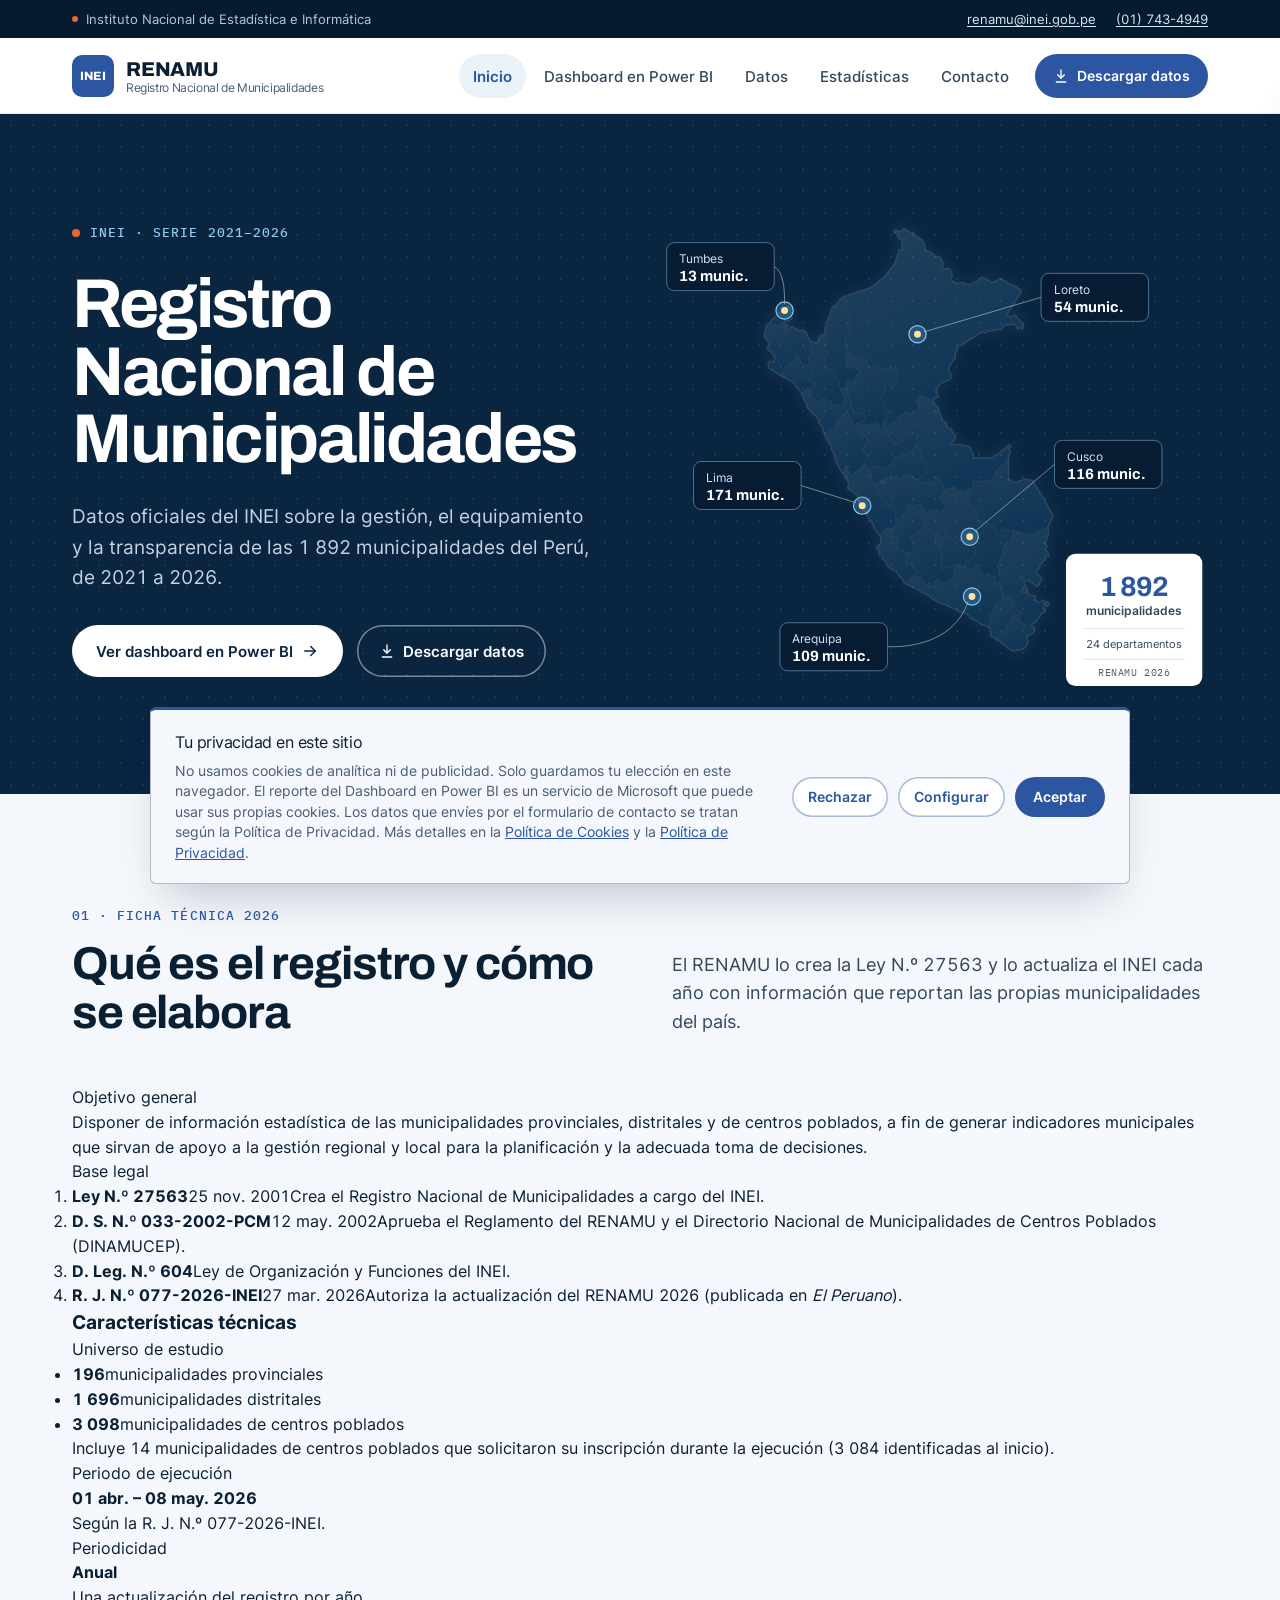
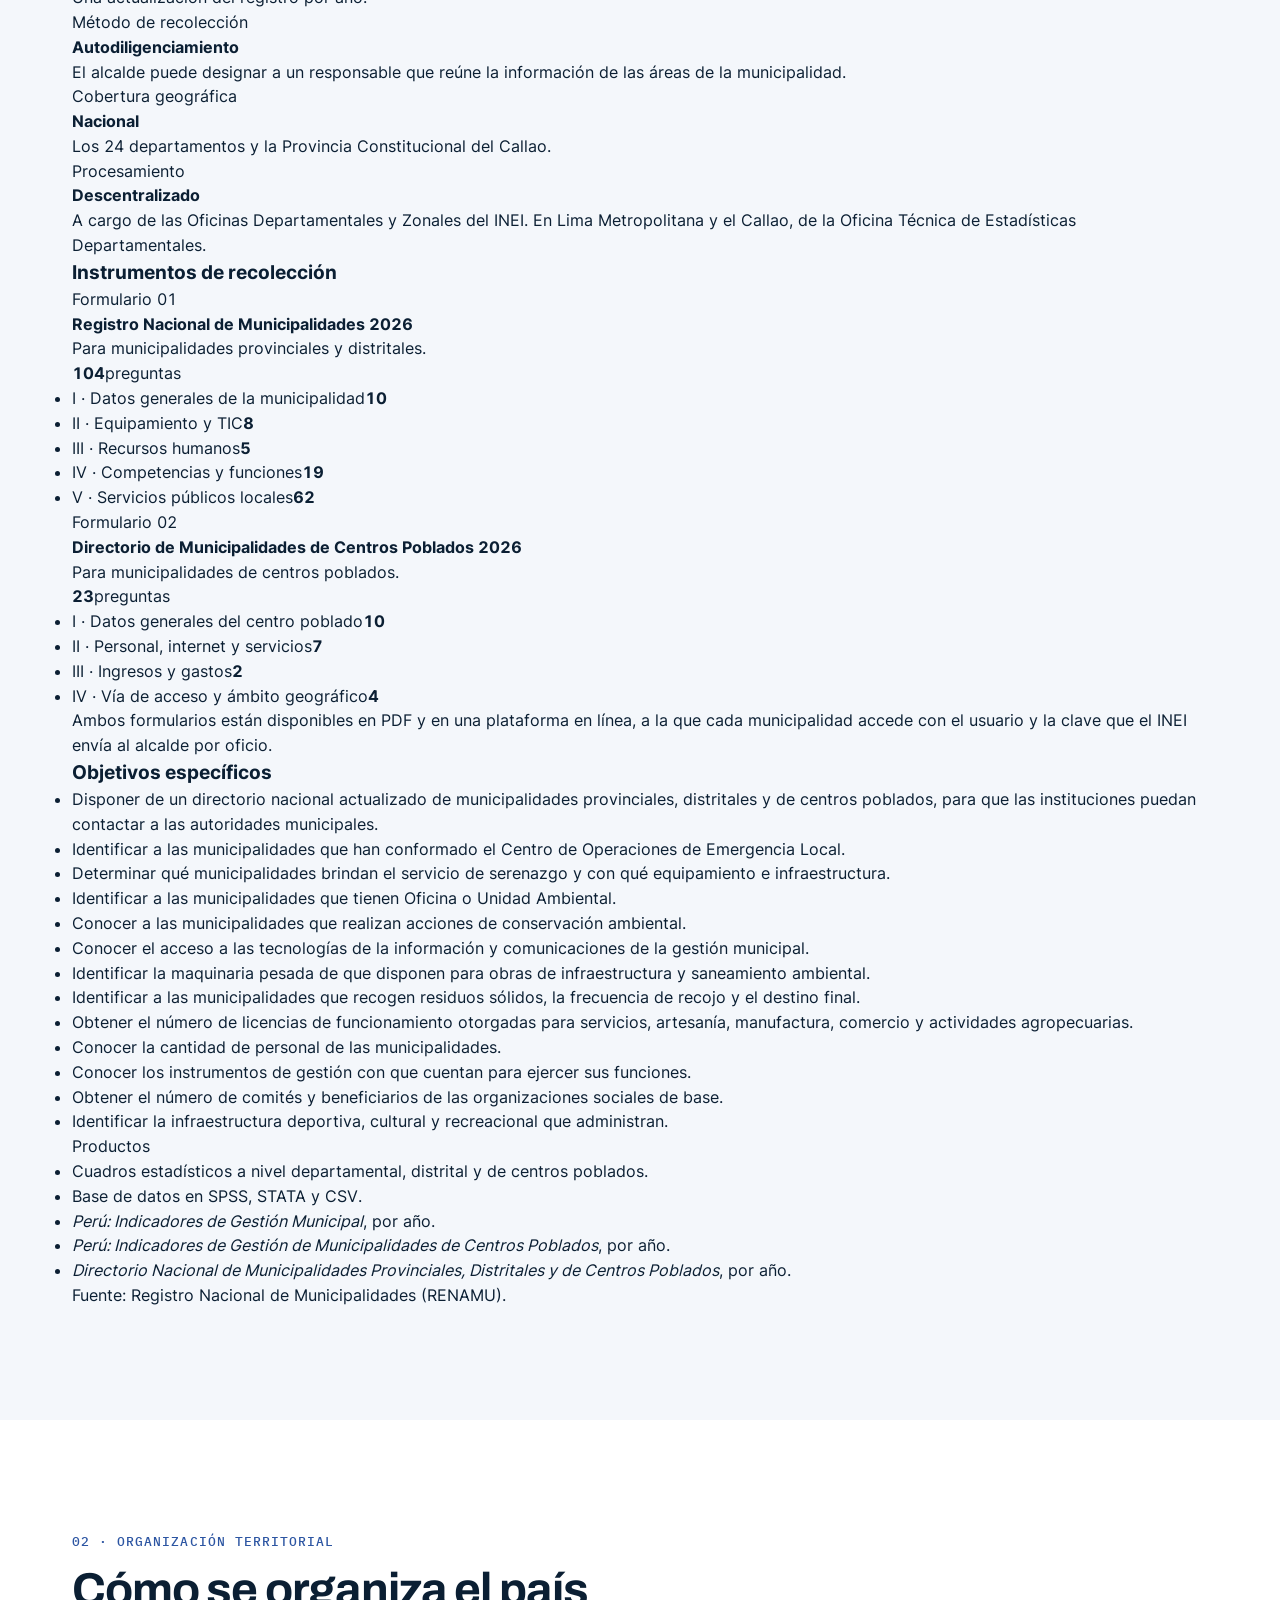
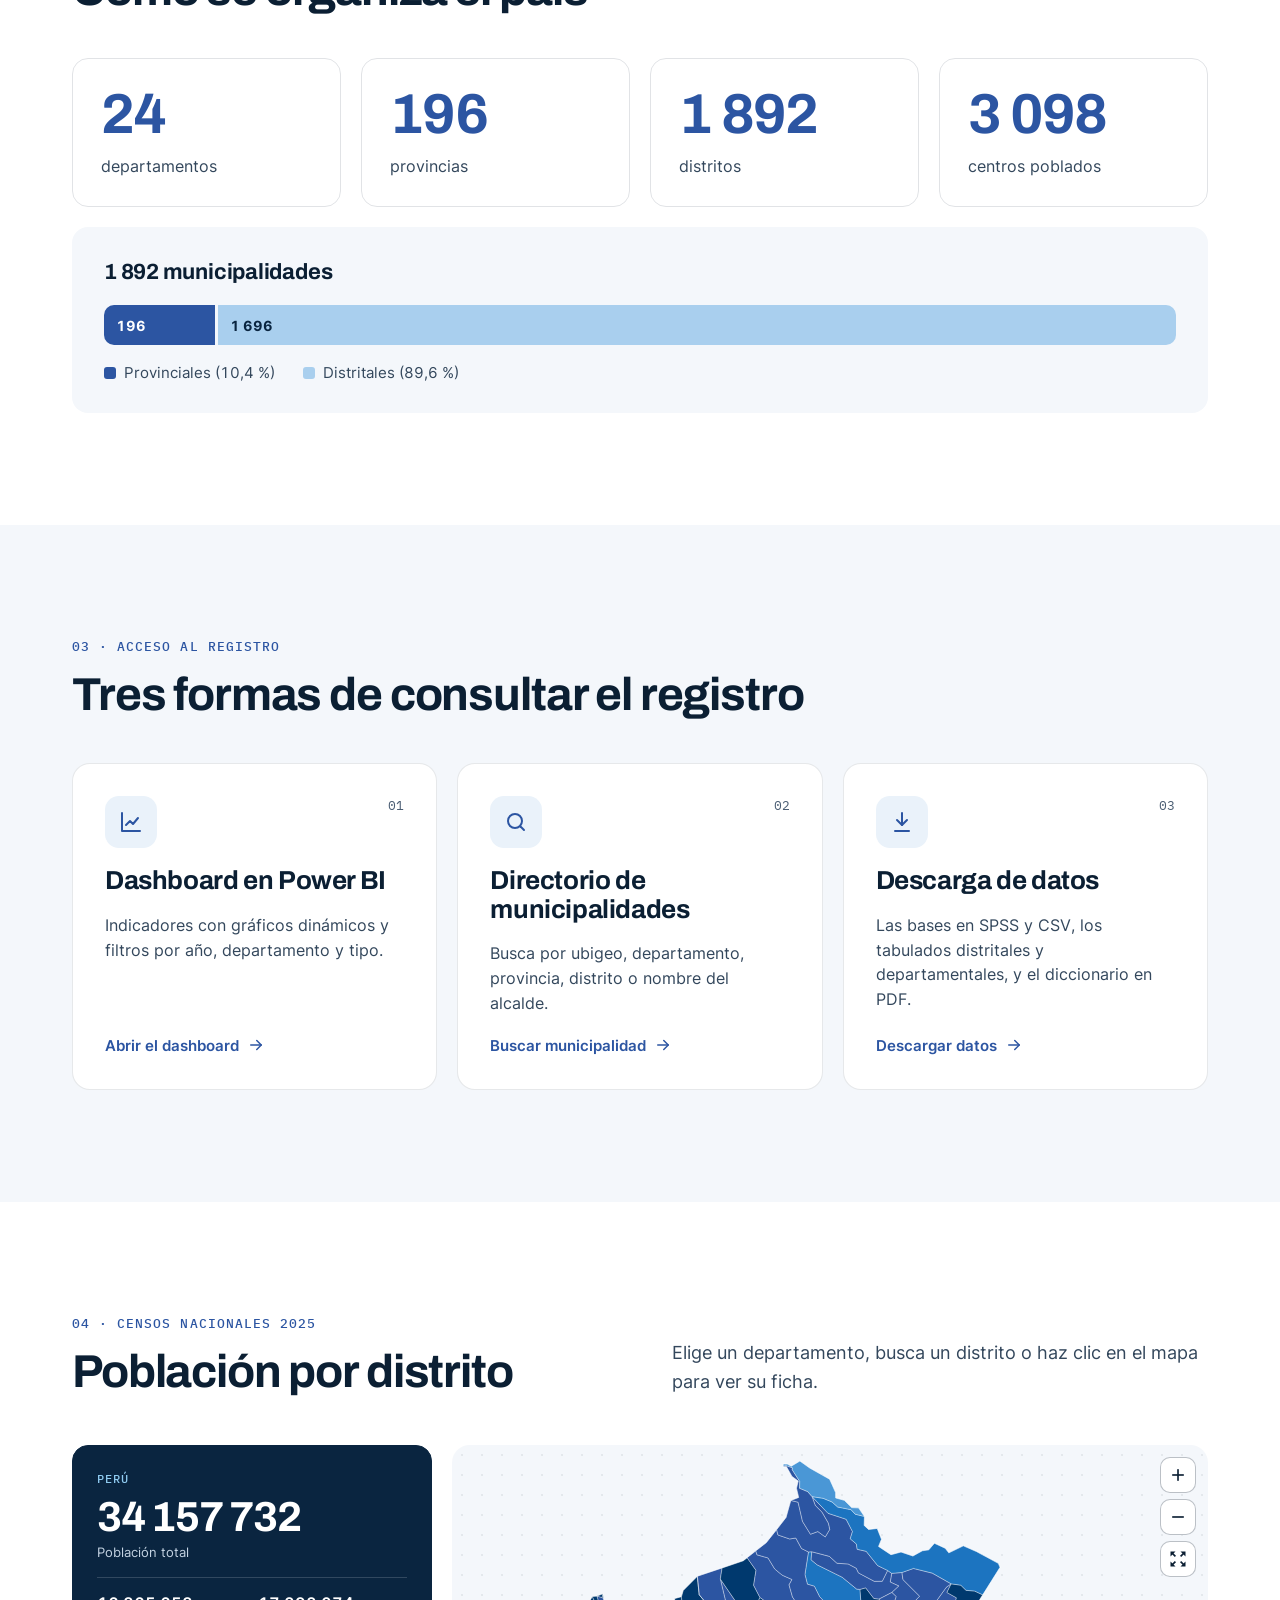
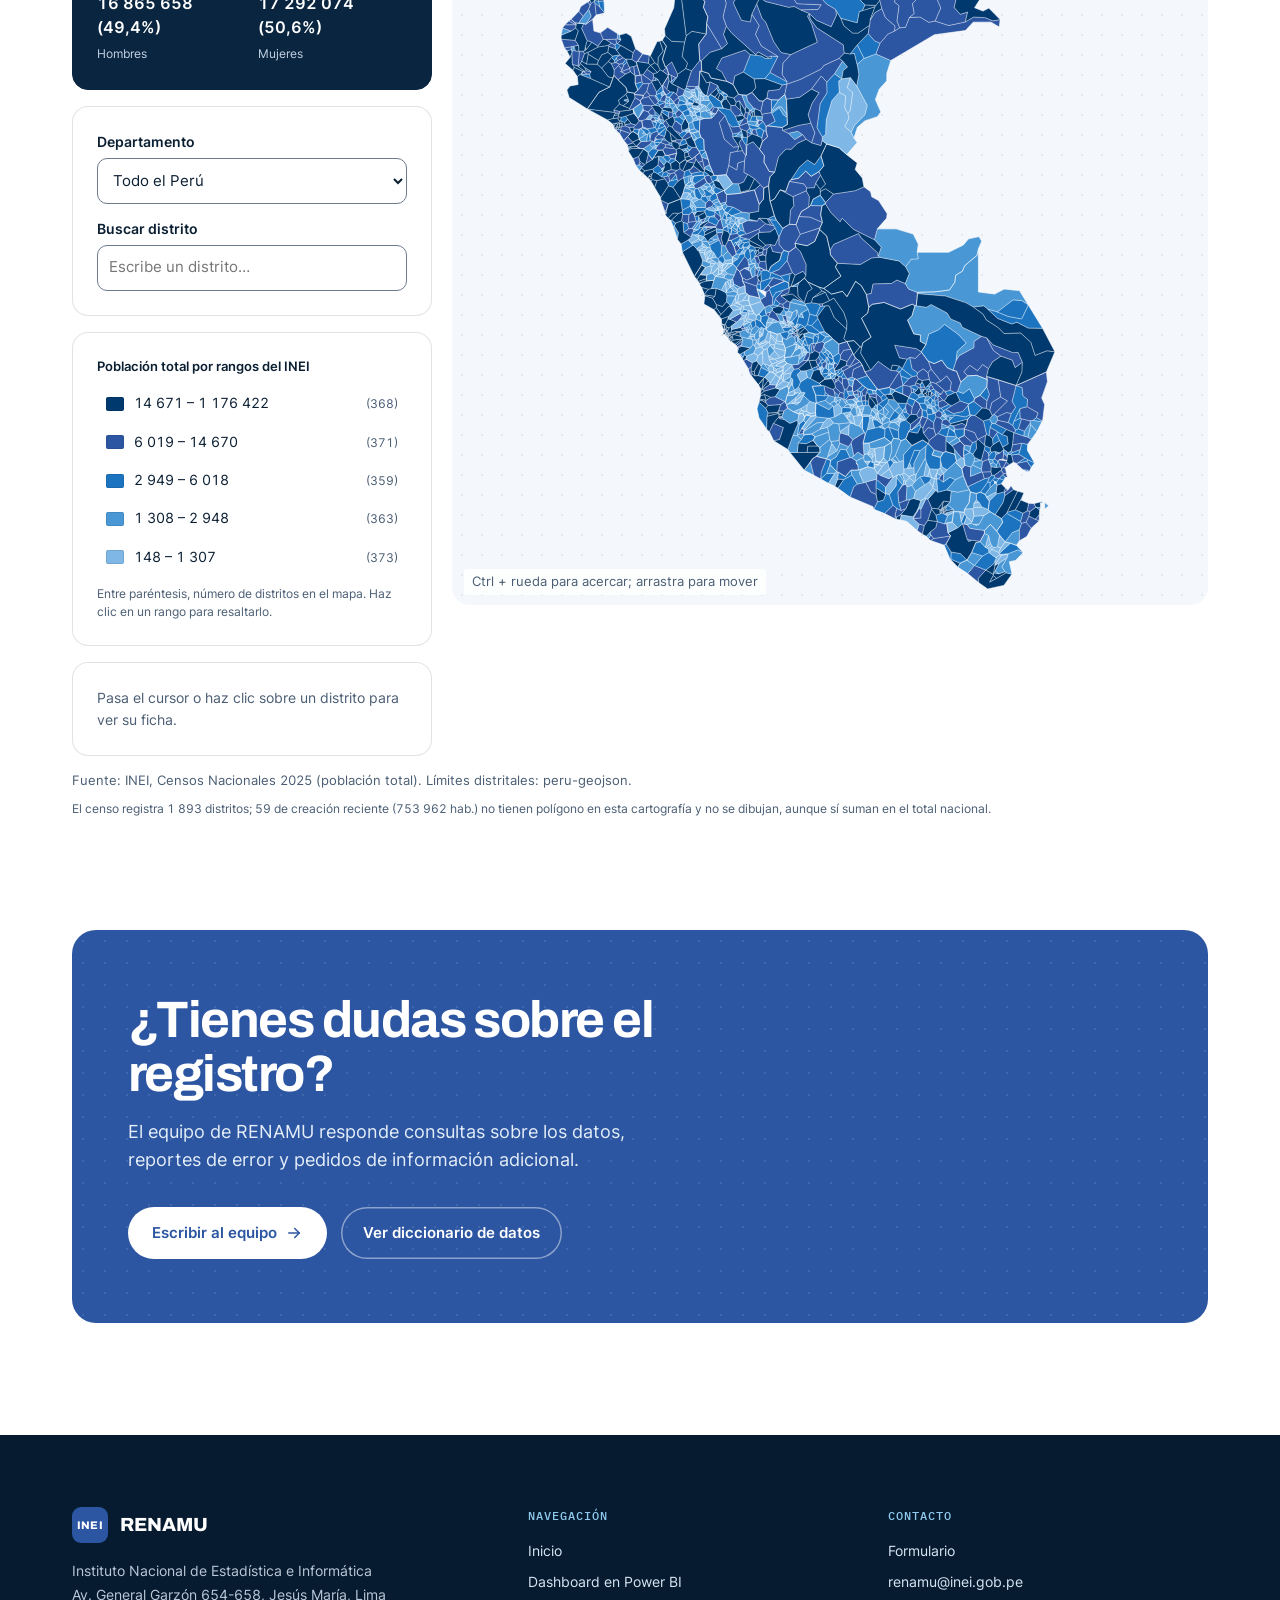
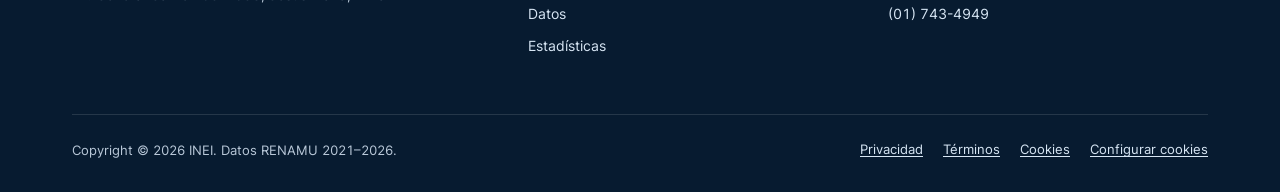
==== commit 7a7ebec9: "Add files via upload" ====
--- a/index.html
+++ b/index.html
@@ -5,8 +5,8 @@
     <meta name="viewport" content="width=device-width, initial-scale=1.0">
     <meta http-equiv="Content-Security-Policy" content="default-src 'self'; style-src 'self' 'unsafe-inline'; img-src 'self' data:; font-src 'self'; frame-src 'none'; object-src 'none'; base-uri 'self'; form-action 'self'; script-src 'self'; connect-src 'self'">
     <meta name="referrer" content="strict-origin-when-cross-origin">
-    <title>RENAMU 2021–2025 | INEI - Inicio</title>
-    <meta name="description" content="Registro Nacional de Municipalidades (RENAMU) del INEI: 1 891 municipalidades del Perú con datos de gestión, equipamiento y transparencia, 2021–2025.">
+    <title>RENAMU 2021–2026 | INEI - Inicio</title>
+    <meta name="description" content="Registro Nacional de Municipalidades (RENAMU) del INEI: 1 892 municipalidades del Perú con datos de gestión, equipamiento y transparencia, 2021–2026.">
     <meta name="theme-color" content="#0A2540">
     <!-- Si el sitio cambia de dominio, actualiza michaeldm05.github.io aquí y en el
          resto de páginas, además de sitemap.xml y robots.txt. -->
@@ -14,15 +14,15 @@
     <meta property="og:type" content="website">
     <meta property="og:site_name" content="RENAMU · INEI">
     <meta property="og:locale" content="es_PE">
-    <meta property="og:title" content="RENAMU 2021–2025 | Registro Nacional de Municipalidades">
-    <meta property="og:description" content="1 891 municipalidades del Perú con datos de gestión, equipamiento y transparencia, publicados por el INEI (2021–2025).">
+    <meta property="og:title" content="RENAMU 2021–2026 | Registro Nacional de Municipalidades">
+    <meta property="og:description" content="1 892 municipalidades del Perú con datos de gestión, equipamiento y transparencia, publicados por el INEI (2021–2026).">
     <meta property="og:url" content="https://michaeldm05.github.io/index.html">
     <meta property="og:image" content="https://michaeldm05.github.io/og-image.png">
     <meta property="og:image:width" content="1200">
     <meta property="og:image:height" content="630">
     <meta name="twitter:card" content="summary_large_image">
-    <meta name="twitter:title" content="RENAMU 2021–2025 | Registro Nacional de Municipalidades">
-    <meta name="twitter:description" content="1 891 municipalidades del Perú con datos de gestión, equipamiento y transparencia, publicados por el INEI.">
+    <meta name="twitter:title" content="RENAMU 2021–2026 | Registro Nacional de Municipalidades">
+    <meta name="twitter:description" content="1 892 municipalidades del Perú con datos de gestión, equipamiento y transparencia, publicados por el INEI.">
     <meta name="twitter:image" content="https://michaeldm05.github.io/og-image.png">
     <link rel="icon" href="favicon.svg" type="image/svg+xml">
     <link rel="apple-touch-icon" href="apple-touch-icon.png">
@@ -39,7 +39,7 @@
                 "alternateName": "INEI",
                 "url": "https://michaeldm05.github.io/",
                 "email": "renamu@inei.gob.pe",
-                "telephone": "+51-1-652-0000",
+                "telephone": "+51-1-743-4949",
                 "address": {
                     "@type": "PostalAddress",
                     "streetAddress": "Av. General Garzón 654-658, Jesús María",
@@ -57,11 +57,11 @@
             },
             {
                 "@type": "Dataset",
-                "name": "Registro Nacional de Municipalidades (RENAMU) 2021–2025",
+                "name": "Registro Nacional de Municipalidades (RENAMU) 2021–2026",
                 "description": "Datos generales, equipamiento y tecnologías de la información de las municipalidades del Perú, levantados anualmente por el INEI (Módulo I y II).",
                 "url": "https://michaeldm05.github.io/datos.html",
                 "license": "https://www.inei.gob.pe/",
-                "temporalCoverage": "2021/2025",
+                "temporalCoverage": "2021/2026",
                 "spatialCoverage": {
                     "@type": "Place",
                     "name": "Perú"
@@ -71,7 +71,7 @@
                 "distribution": [
                     { "@type": "DataDownload", "encodingFormat": "text/csv", "contentUrl": "https://michaeldm05.github.io/datos.html" },
                     { "@type": "DataDownload", "encodingFormat": "application/json", "contentUrl": "https://michaeldm05.github.io/datos.html" },
-                    { "@type": "DataDownload", "encodingFormat": "application/pdf", "contentUrl": "https://michaeldm05.github.io/docs/renamu_diccionario_2025.pdf" }
+                    { "@type": "DataDownload", "encodingFormat": "application/pdf", "contentUrl": "https://michaeldm05.github.io/docs/renamu_diccionario_2026.pdf" }
                 ]
             }
         ]
@@ -85,7 +85,7 @@
     <div class="topbar">
         <div class="container topbar-inner">
             <span class="topbar-org"><span class="topbar-dot" aria-hidden="true"></span>Instituto Nacional de Estadística e Informática</span>
-            <span class="topbar-links"><a href="mailto:renamu@inei.gob.pe">renamu@inei.gob.pe</a><a href="tel:+5116520000">(01) 652-0000</a></span>
+            <span class="topbar-links"><a href="mailto:renamu@inei.gob.pe">renamu@inei.gob.pe</a><a href="tel:+5117434949">(01) 743-4949</a></span>
         </div>
     </div>
 
@@ -116,11 +116,11 @@
     <section class="hero">
         <div class="container">
             <div class="hero-copy">
-                <span class="hero-eyebrow"><span class="eyebrow-dot" aria-hidden="true"></span>INEI · Serie 2021–2025</span>
+                <span class="hero-eyebrow"><span class="eyebrow-dot" aria-hidden="true"></span>INEI · Serie 2021–2026</span>
                 <h1>Registro Nacional de Municipalidades</h1>
                 <p>
                     Datos oficiales del INEI sobre la gestión, el equipamiento y la transparencia
-                    de las 1&nbsp;891 municipalidades del Perú, de 2021 a 2025.
+                    de las 1&nbsp;892 municipalidades del Perú, de 2021 a 2026.
                 </p>
                 <div class="hero-actions">
                     <a href="dashboard.html" class="btn btn-primary">
@@ -135,10 +135,10 @@
             </div>
 
             <!-- Mapa del Perú por departamentos (img/mapa-peru.svg, límites INEI-2007) con las
-                 cifras del levantamiento 2025. El mapa ocupa x 110–410, y 20–459 de este lienzo. -->
+                 cifras del levantamiento 2026. El mapa ocupa x 110–410, y 20–459 de este lienzo. -->
             <div class="hero-map">
                 <svg viewBox="0 0 572 500" xmlns="http://www.w3.org/2000/svg" role="img" aria-labelledby="mapaTitulo" focusable="false">
-                    <title id="mapaTitulo">Mapa del Perú por departamentos. RENAMU 2025: 1 891 municipalidades en 24 departamentos; Lima 178 (incluye el Callao), Cusco 116, Arequipa 109, Loreto 53 y Tumbes 13 municipalidades.</title>
+                    <title id="mapaTitulo">Mapa del Perú por departamentos. RENAMU 2026: 1 892 municipalidades en 24 departamentos; Lima 178 (incluye el Callao), Cusco 116, Arequipa 109, Loreto 54 y Tumbes 13 municipalidades.</title>
                     <image href="img/mapa-peru.svg" x="98" y="8" width="324" height="463.1"/>
 
                     <!-- Líneas guía -->
@@ -157,7 +157,7 @@
 
                     <!-- Etiquetas -->
                     <g class="map-callout" transform="translate(8 34)"><rect width="112" height="50" rx="8"/><text class="pin-label" x="13" y="21">Tumbes</text><text class="pin-value" x="13" y="40">13 munic.</text></g>
-                    <g class="map-callout" transform="translate(398 66)"><rect width="112" height="50" rx="8"/><text class="pin-label" x="13" y="21">Loreto</text><text class="pin-value" x="13" y="40">53 munic.</text></g>
+                    <g class="map-callout" transform="translate(398 66)"><rect width="112" height="50" rx="8"/><text class="pin-label" x="13" y="21">Loreto</text><text class="pin-value" x="13" y="40">54 munic.</text></g>
                     <g class="map-callout" transform="translate(36 262)"><rect width="112" height="50" rx="8"/><text class="pin-label" x="13" y="21">Lima</text><text class="pin-value" x="13" y="40">171 munic.</text></g>
                     <g class="map-callout" transform="translate(412 240)"><rect width="112" height="50" rx="8"/><text class="pin-label" x="13" y="21">Cusco</text><text class="pin-value" x="13" y="40">116 munic.</text></g>
                     <g class="map-callout" transform="translate(126 430)"><rect width="112" height="50" rx="8"/><text class="pin-label" x="13" y="21">Arequipa</text><text class="pin-value" x="13" y="40">109 munic.</text></g>
@@ -165,27 +165,160 @@
                     <!-- Totales -->
                     <g class="map-stat" transform="translate(424 358)">
                         <rect width="142" height="138" rx="10"/>
-                        <text class="map-stat-number" x="71" text-anchor="middle" y="44">1&#160;891</text>
+                        <text class="map-stat-number" x="71" text-anchor="middle" y="44">1&#160;892</text>
                         <text class="map-stat-label" x="71" text-anchor="middle" y="64">municipalidades</text>
                         <line x1="18" y1="78" x2="124" y2="78"/>
                         <text class="map-stat-small" x="71" text-anchor="middle" y="98">24 departamentos</text>
                         <line x1="18" y1="110" x2="124" y2="110"/>
-                        <text class="map-stat-caption" x="71" text-anchor="middle" y="127">RENAMU 2025</text>
+                        <text class="map-stat-caption" x="71" text-anchor="middle" y="127">RENAMU 2026</text>
                     </g>
                 </svg>
             </div>
         </div>
     </section>
 
-    <!-- 01 · Organización territorial -->
-    <section class="section" aria-labelledby="cifras">
+    <!-- 01 · Ficha técnica (fuente: INEI, Ficha Técnica RENAMU 2026, junio 2026) -->
+    <section class="section section-light" id="ficha" aria-labelledby="ficha-titulo">
         <div class="container">
             <div class="section-header">
                 <div>
-                    <span class="section-label">01 · Organización territorial</span>
+                    <span class="section-label">01 · Ficha técnica 2026</span>
+                    <h2 class="section-title" id="ficha-titulo">Qué es el registro y cómo se elabora</h2>
+                </div>
+                <p class="section-subtitle">El RENAMU lo crea la Ley N.º&nbsp;27563 y lo actualiza el INEI cada año con información que reportan las propias municipalidades del país.</p>
+            </div>
+
+            <div class="ficha-top">
+                <article class="ficha-objetivo">
+                    <span class="ficha-k">Objetivo general</span>
+                    <p>Disponer de información estadística de las municipalidades provinciales, distritales y de centros poblados, a fin de generar indicadores municipales que sirvan de apoyo a la gestión regional y local para la planificación y la adecuada toma de decisiones.</p>
+                </article>
+                <article class="ficha-legal">
+                    <span class="ficha-k">Base legal</span>
+                    <ol class="ficha-legal-list">
+                        <li><strong>Ley N.º&nbsp;27563</strong><span class="ficha-fecha">25 nov. 2001</span><span>Crea el Registro Nacional de Municipalidades a cargo del INEI.</span></li>
+                        <li><strong>D.&nbsp;S. N.º&nbsp;033-2002-PCM</strong><span class="ficha-fecha">12 may. 2002</span><span>Aprueba el Reglamento del RENAMU y el Directorio Nacional de Municipalidades de Centros Poblados (DINAMUCEP).</span></li>
+                        <li><strong>D.&nbsp;Leg. N.º&nbsp;604</strong><span>Ley de Organización y Funciones del INEI.</span></li>
+                        <li><strong>R.&nbsp;J. N.º&nbsp;077-2026-INEI</strong><span class="ficha-fecha">27 mar. 2026</span><span>Autoriza la actualización del RENAMU 2026 (publicada en <cite>El Peruano</cite>).</span></li>
+                    </ol>
+                </article>
+            </div>
+
+            <h3 class="ficha-subtitulo">Características técnicas</h3>
+            <dl class="ficha-datos">
+                <div class="ficha-dato ficha-dato--universo">
+                    <dt>Universo de estudio</dt>
+                    <dd>
+                        <ul class="ficha-universo">
+                            <li><b>196</b>municipalidades provinciales</li>
+                            <li><b>1&nbsp;696</b>municipalidades distritales</li>
+                            <li><b>3&nbsp;098</b>municipalidades de centros poblados</li>
+                        </ul>
+                        <p>Incluye 14 municipalidades de centros poblados que solicitaron su inscripción durante la ejecución (3&nbsp;084 identificadas al inicio).</p>
+                    </dd>
+                </div>
+                <div class="ficha-dato">
+                    <dt>Periodo de ejecución</dt>
+                    <dd><b>01 abr. – 08 may. 2026</b><p>Según la <span class="nowrap">R.&nbsp;J. N.º&nbsp;077-2026-INEI</span>.</p></dd>
+                </div>
+                <div class="ficha-dato">
+                    <dt>Periodicidad</dt>
+                    <dd><b>Anual</b><p>Una actualización del registro por año.</p></dd>
+                </div>
+                <div class="ficha-dato">
+                    <dt>Método de recolección</dt>
+                    <dd><b>Autodiligenciamiento</b><p>El alcalde puede designar a un responsable que reúne la información de las áreas de la municipalidad.</p></dd>
+                </div>
+                <div class="ficha-dato">
+                    <dt>Cobertura geográfica</dt>
+                    <dd><b>Nacional</b><p>Los 24 departamentos y la Provincia Constitucional del Callao.</p></dd>
+                </div>
+                <div class="ficha-dato ficha-dato--ancho">
+                    <dt>Procesamiento</dt>
+                    <dd><b>Descentralizado</b><p>A cargo de las Oficinas Departamentales y Zonales del INEI. En Lima Metropolitana y el Callao, de la Oficina Técnica de Estadísticas Departamentales.</p></dd>
+                </div>
+            </dl>
+
+            <h3 class="ficha-subtitulo">Instrumentos de recolección</h3>
+            <div class="ficha-forms">
+                <article class="ficha-form">
+                    <header class="ficha-form-head">
+                        <div>
+                            <span class="ficha-k">Formulario 01</span>
+                            <h4>Registro Nacional de Municipalidades 2026</h4>
+                            <p>Para municipalidades provinciales y distritales.</p>
+                        </div>
+                        <p class="ficha-form-total"><b>104</b>preguntas</p>
+                    </header>
+                    <ul class="ficha-modulos" style="--total:104">
+                        <li style="--n:10"><span>I · Datos generales de la municipalidad</span><b>10</b></li>
+                        <li style="--n:8"><span>II · Equipamiento y TIC</span><b>8</b></li>
+                        <li style="--n:5"><span>III · Recursos humanos</span><b>5</b></li>
+                        <li style="--n:19"><span>IV · Competencias y funciones</span><b>19</b></li>
+                        <li style="--n:62"><span>V · Servicios públicos locales</span><b>62</b></li>
+                    </ul>
+                </article>
+                <article class="ficha-form">
+                    <header class="ficha-form-head">
+                        <div>
+                            <span class="ficha-k">Formulario 02</span>
+                            <h4>Directorio de Municipalidades de Centros Poblados 2026</h4>
+                            <p>Para municipalidades de centros poblados.</p>
+                        </div>
+                        <p class="ficha-form-total"><b>23</b>preguntas</p>
+                    </header>
+                    <ul class="ficha-modulos" style="--total:23">
+                        <li style="--n:10"><span>I · Datos generales del centro poblado</span><b>10</b></li>
+                        <li style="--n:7"><span>II · Personal, internet y servicios</span><b>7</b></li>
+                        <li style="--n:2"><span>III · Ingresos y gastos</span><b>2</b></li>
+                        <li style="--n:4"><span>IV · Vía de acceso y ámbito geográfico</span><b>4</b></li>
+                    </ul>
+                </article>
+            </div>
+            <p class="ficha-nota">Ambos formularios están disponibles en PDF y en una plataforma en línea, a la que cada municipalidad accede con el usuario y la clave que el INEI envía al alcalde por oficio.</p>
+
+            <div class="ficha-bottom">
+                <article class="ficha-objetivos">
+                    <h3 class="ficha-subtitulo">Objetivos específicos</h3>
+                    <ul class="ficha-check">
+                        <li>Disponer de un directorio nacional actualizado de municipalidades provinciales, distritales y de centros poblados, para que las instituciones puedan contactar a las autoridades municipales.</li>
+                        <li>Identificar a las municipalidades que han conformado el Centro de Operaciones de Emergencia Local.</li>
+                        <li>Determinar qué municipalidades brindan el servicio de serenazgo y con qué equipamiento e infraestructura.</li>
+                        <li>Identificar a las municipalidades que tienen Oficina o Unidad Ambiental.</li>
+                        <li>Conocer a las municipalidades que realizan acciones de conservación ambiental.</li>
+                        <li>Conocer el acceso a las tecnologías de la información y comunicaciones de la gestión municipal.</li>
+                        <li>Identificar la maquinaria pesada de que disponen para obras de infraestructura y saneamiento ambiental.</li>
+                        <li>Identificar a las municipalidades que recogen residuos sólidos, la frecuencia de recojo y el destino final.</li>
+                        <li>Obtener el número de licencias de funcionamiento otorgadas para servicios, artesanía, manufactura, comercio y actividades agropecuarias.</li>
+                        <li>Conocer la cantidad de personal de las municipalidades.</li>
+                        <li>Conocer los instrumentos de gestión con que cuentan para ejercer sus funciones.</li>
+                        <li>Obtener el número de comités y beneficiarios de las organizaciones sociales de base.</li>
+                        <li>Identificar la infraestructura deportiva, cultural y recreacional que administran.</li>
+                    </ul>
+                </article>
+                <aside class="ficha-productos">
+                    <span class="ficha-k">Productos</span>
+                    <ul>
+                        <li>Cuadros estadísticos a nivel departamental, distrital y de centros poblados.</li>
+                        <li>Base de datos en SPSS, STATA y CSV.</li>
+                        <li><cite>Perú: Indicadores de Gestión Municipal</cite>, por año.</li>
+                        <li><cite>Perú: Indicadores de Gestión de Municipalidades de Centros Poblados</cite>, por año.</li>
+                        <li><cite>Directorio Nacional de Municipalidades Provinciales, Distritales y de Centros Poblados</cite>, por año.</li>
+                    </ul>
+                    <p class="ficha-fuente">Fuente: Registro Nacional de Municipalidades (RENAMU).</p>
+                </aside>
+            </div>
+        </div>
+    </section>
+
+    <!-- 02 · Organización territorial -->
+    <section class="section" aria-labelledby="cifras">
+        <div class="container">
+            <div class="section-header section-header--solo">
+                <div>
+                    <span class="section-label">02 · Organización territorial</span>
                     <h2 class="section-title" id="cifras">Cómo se organiza el país</h2>
                 </div>
-                <p class="section-subtitle">Cada distrito tiene una municipalidad. En la capital de cada provincia, esa municipalidad es además la provincial.</p>
             </div>
             <div class="stats-grid">
                 <div class="stat-item">
@@ -197,7 +330,7 @@
                     <div class="stat-item-label">provincias</div>
                 </div>
                 <div class="stat-item">
-                    <div class="stat-item-number">1&nbsp;891</div>
+                    <div class="stat-item-number">1&nbsp;892</div>
                     <div class="stat-item-label">distritos</div>
                 </div>
                 <div class="stat-item">
@@ -207,12 +340,11 @@
             </div>
             <div class="split-card">
                 <div class="split-head">
-                    <strong>1&nbsp;891 municipalidades</strong>
-                    <span>Fuente: INEI, RENAMU 2025, módulos I y II.</span>
-                </div>
-                <div class="split-bar" role="img" aria-label="196 municipalidades provinciales (10,4 %) y 1 695 distritales (89,6 %)">
+                    <strong>1&nbsp;892 municipalidades</strong>
+                </div>
+                <div class="split-bar" role="img" aria-label="196 municipalidades provinciales (10,4 %) y 1 696 distritales (89,6 %)">
                     <div class="split-prov" style="width:10.4%">196</div>
-                    <div class="split-dist">1&nbsp;695</div>
+                    <div class="split-dist">1&nbsp;696</div>
                 </div>
                 <ul class="split-legend">
                     <li><span class="split-swatch split-prov" aria-hidden="true"></span>Provinciales (10,4&nbsp;%)</li>
@@ -222,12 +354,12 @@
         </div>
     </section>
 
-    <!-- 02 · Acceso al registro -->
+    <!-- 03 · Acceso al registro -->
     <section class="section section-light" aria-labelledby="consulta">
         <div class="container">
             <div class="section-header section-header--solo">
                 <div>
-                    <span class="section-label">02 · Acceso al registro</span>
+                    <span class="section-label">03 · Acceso al registro</span>
                     <h2 class="section-title" id="consulta">Tres formas de consultar el registro</h2>
                 </div>
             </div>
@@ -256,7 +388,7 @@
                         <span class="feature-card-num">03</span>
                     </span>
                     <h3>Descarga de datos</h3>
-                    <p>El registro en CSV o JSON y el diccionario oficial de variables en PDF.</p>
+                    <p>Las bases en SPSS y CSV, los tabulados distritales y departamentales, y el diccionario en PDF.</p>
                     <span class="feature-card-cta">Descargar datos<svg width="18" height="18" viewBox="0 0 24 24" fill="none" stroke="currentColor" stroke-width="2" stroke-linecap="round" stroke-linejoin="round" aria-hidden="true"><path d="M5 12h14"/><path d="m13 6 6 6-6 6"/></svg></span>
                 </a>
             </div>
@@ -268,7 +400,7 @@
         <div class="container">
             <div class="section-header">
                 <div>
-                    <span class="section-label">03 · Censos Nacionales 2025</span>
+                    <span class="section-label">04 · Censos Nacionales 2025</span>
                     <h2 class="section-title">Población por distrito</h2>
                 </div>
                 <p class="section-subtitle">Elige un departamento, busca un distrito o haz clic en el mapa para ver su ficha.</p>
@@ -357,12 +489,12 @@
                     <ul class="footer-links">
                         <li><a href="contacto.html">Formulario</a></li>
                         <li><a href="mailto:renamu@inei.gob.pe">renamu@inei.gob.pe</a></li>
-                        <li><a href="tel:+5116520000">(01) 652-0000</a></li>
+                        <li><a href="tel:+5117434949">(01) 743-4949</a></li>
                     </ul>
                 </div>
             </div>
             <div class="footer-bottom">
-                <span>Copyright © 2026 INEI. Datos RENAMU 2021–2025.</span>
+                <span>Copyright © 2026 INEI. Datos RENAMU 2021–2026.</span>
                 <nav aria-label="Información legal">
                     <ul class="footer-legal">
                         <li><a href="privacidad.html">Privacidad</a></li>
--- a/css/fonts.css
+++ b/css/fonts.css
@@ -1,6 +1,6 @@
 /* Fuentes alojadas en el propio sitio (antes se pedían a fonts.googleapis.com /
    fonts.gstatic.com, lo que enviaba la IP de cada visitante a Google).
-   Space Grotesk, IBM Plex Sans e IBM Plex Mono: SIL Open Font License 1.1.
+   Inter, Space Grotesk, IBM Plex Sans e IBM Plex Mono: SIL Open Font License 1.1.
    Material Icons: Apache License 2.0. Ver fonts/LICENCIAS.md. */
 
 /* latin-ext */
@@ -216,3 +216,42 @@
   -webkit-font-feature-settings: 'liga';
   -webkit-font-smoothing: antialiased;
 }
+
+/* Inter (variable, pesos 100–900): sustituta de PP Neue Montreal, según DESIGN.md.
+   Archivos de @fontsource-variable/inter 5.0.8. */
+/* latin-ext */
+@font-face {
+  font-family: 'Inter';
+  font-style: normal;
+  font-weight: 100 900;
+  font-display: swap;
+  src: url(../fonts/inter-latin-ext-wght-normal.woff2) format('woff2');
+  unicode-range: U+0100-02BA, U+02BD-02C5, U+02C7-02CC, U+02CE-02D7, U+02DD-02FF, U+0304, U+0308, U+0329, U+1D00-1DBF, U+1E00-1E9F, U+1EF2-1EFF, U+2020, U+20A0-20AB, U+20AD-20C0, U+2113, U+2C60-2C7F, U+A720-A7FF;
+}
+/* latin */
+@font-face {
+  font-family: 'Inter';
+  font-style: normal;
+  font-weight: 100 900;
+  font-display: swap;
+  src: url(../fonts/inter-latin-wght-normal.woff2) format('woff2');
+  unicode-range: U+0000-00FF, U+0131, U+0152-0153, U+02BB-02BC, U+02C6, U+02DA, U+02DC, U+0304, U+0308, U+0329, U+2000-206F, U+20AC, U+2122, U+2191, U+2193, U+2212, U+2215, U+FEFF, U+FFFD;
+}
+
+/* Archivo (titulares) — variable 500–800, alojada localmente */
+@font-face {
+  font-family: 'Archivo';
+  font-style: normal;
+  font-weight: 500 800;
+  font-display: swap;
+  src: url(../fonts/archivo-latin-ext-wght-normal.woff2) format('woff2');
+  unicode-range: U+0100-02BA, U+02BD-02C5, U+02C7-02CC, U+02CE-02D7, U+02DD-02FF, U+0304, U+0308, U+0329, U+1D00-1DBF, U+1E00-1E9F, U+1EF2-1EFF, U+2020, U+20A0-20AB, U+20AD-20C4, U+2113, U+2C60-2C7F, U+A720-A7FF;
+}
+@font-face {
+  font-family: 'Archivo';
+  font-style: normal;
+  font-weight: 500 800;
+  font-display: swap;
+  src: url(../fonts/archivo-latin-wght-normal.woff2) format('woff2');
+  unicode-range: U+0000-00FF, U+0131, U+0152-0153, U+02BB-02BC, U+02C6, U+02DA, U+02DC, U+0304, U+0308, U+0329, U+2000-206F, U+20AC, U+2122, U+2191, U+2193, U+2212, U+2215, U+FEFF, U+FFFD;
+}
--- a/css/style.css
+++ b/css/style.css
@@ -1,41 +1,65 @@
 :root {
-    /* Color */
-    --navy: #0A2A43;
-    --navy-deep: #071D30;
-    --blue: #1565C0;
-    --blue-deep: #0D4A94;
-    --cyan: #4FC3E8;
-    --paper: #F3F7FB;
+    /* Sistema v5 (lienzo de Claude Design "RENAMU · Rediseño de páginas"): azul
+       marino institucional como campo de cabeceras y pie, el azul RENAMU para la
+       acción y los datos, y blanco como lienzo del contenido. El naranja es solo
+       un acento puntual (el punto de la franja, la cifra que cambia). */
+    --brand: #2C55A2;
+    --brand-deep: #1F4282;
+    --navy-field: #0A2540;    /* cabeceras, tarjetas destacadas */
+    --navy-ink: #071B30;      /* franja superior y pie */
+    --celeste: #8FCBF0;       /* etiquetas y detalles sobre el marino */
+    --celeste-ref: #008FD5;
+    --orange: #E8692E;
     --white: #FFFFFF;
-    --ink: #0E2436;
-    --ink-soft: #4C6178;
-    --line: rgba(14, 36, 54, 0.14);
-    --line-strong: rgba(14, 36, 54, 0.28);
+    --on-brand: #D7E6F4;      /* enlaces sobre marino */
+    --on-navy: #C4D3E2;       /* texto secundario sobre marino */
+    --on-navy-soft: #B9C8D8;
+
+    --ink: #0B1F33;
+    --ink-2: #33475C;         /* texto de apoyo */
+    --ink-soft: #4A5D73;      /* notas y etiquetas */
+    --field-border: #6B7A8C;  /* borde de campos: 4.6:1 sobre blanco */
+
+    --surface: #F4F7FB;
+    --surface-raised: #EAF2FA;
+    --chip: #EAF2FA;
+
+    --font-display: 'Archivo', 'Arial Narrow', sans-serif;
+    --font-body: 'Inter', 'Segoe UI', sans-serif;
+    --font-mono: 'IBM Plex Mono', ui-monospace, monospace;
+
+    --radius-sm: 10px;
+    --radius: 16px;
+    --radius-lg: 22px;
+
+    /* Nombres heredados, reasignados al sistema (los usa todo el CSS) */
+    --navy: var(--navy-field);
+    --navy-deep: var(--navy-ink);
+    --blue: var(--brand);
+    --blue-deep: var(--brand-deep);
+    --cyan: var(--celeste);
+    --paper: var(--white);
+    --line: rgba(11, 31, 51, 0.12);
+    --line-strong: rgba(11, 31, 51, 0.28);
     --line-on-navy: rgba(255, 255, 255, 0.16);
-
-    /* Back-compat aliases (used by existing page markup) */
+    --dots-on-navy: radial-gradient(rgba(255, 255, 255, 0.08) 1px, transparent 1px);
+
     --primary: var(--blue);
     --primary-hover: var(--blue-deep);
     --accent: var(--cyan);
     --black: var(--ink);
-    --gray-100: #EAF0F6;
-    --gray-200: #DCE5EE;
-    --gray-300: #C7D4E1;
-    --gray-400: #9BAEC0;
+    --gray-100: #EEF3F8;
+    --gray-200: #DDE6EF;
+    --gray-300: #C3D0DD;
+    --gray-400: #93A4B6;
     --gray-500: var(--ink-soft);
-    --gray-600: #2E4A5E;
-    --blue-light: #E4EEF9;
-
-    /* Type */
-    --font-display: 'Space Grotesk', 'Segoe UI', sans-serif;
-    --font-body: 'IBM Plex Sans', 'Inter', sans-serif;
-    --font-mono: 'IBM Plex Mono', ui-monospace, monospace;
+    --gray-600: var(--ink-2);
+    --blue-light: var(--chip);
 
     --transition: all 0.25s cubic-bezier(0.4, 0, 0.2, 1);
 
-    /* Profundidad */
-    --shadow-sm: 0 2px 10px -4px rgba(10, 42, 67, 0.12);
-    --shadow-md: 0 18px 36px -22px rgba(10, 42, 67, 0.35);
+    --shadow-sm: none;
+    --shadow-md: 0 24px 48px -20px rgba(3, 14, 28, 0.35);
 }
 
 * { margin: 0; padding: 0; box-sizing: border-box; }
@@ -43,10 +67,14 @@
 html { scroll-behavior: smooth; }
 
 body {
+    font-feature-settings: "ss01" on;
     font-family: var(--font-body);
     color: var(--ink);
     background: var(--paper);
     line-height: 1.55;
+    /* Cifras de ancho fijo en todo el sitio: las columnas de números alinean sin
+       recurrir a la monoespaciada */
+    font-variant-numeric: tabular-nums;
     -webkit-font-smoothing: antialiased;
     padding-top: 64px;
 }
@@ -109,38 +137,11 @@
 }
 
 /* ============================================================
-   Technical corner marks — the recurring structural motif
-   ============================================================ */
-
-.tech-frame { position: relative; }
-
-.tech-frame::before,
-.tech-frame::after {
-    content: '';
-    position: absolute;
-    width: 14px;
-    height: 14px;
-    pointer-events: none;
-}
-
-.tech-frame::before {
-    top: -1px;
-    left: -1px;
-    border-top: 2px solid var(--blue);
-    border-left: 2px solid var(--blue);
-}
-
-.tech-frame::after {
-    bottom: -1px;
-    right: -1px;
-    border-bottom: 2px solid var(--blue);
-    border-right: 2px solid var(--blue);
-}
-
-/* ============================================================
    Navbar
    ============================================================ */
 
+/* Barra transparente sobre el negro: sin borde, sin desenfoque. Al hacer scroll
+   se vuelve negra opaca para que el contenido no se lea por debajo. */
 .navbar {
     position: fixed;
     top: 0;
@@ -148,16 +149,11 @@
     right: 0;
     z-index: 1000;
     height: 64px;
-    background: rgba(243, 247, 251, 0.86);
-    backdrop-filter: blur(14px);
-    border-bottom: 1px solid transparent;
+    background: transparent;
     transition: var(--transition);
 }
 
-.navbar.scrolled {
-    background: rgba(243, 247, 251, 0.97);
-    border-bottom-color: var(--line);
-}
+.navbar.scrolled { background: var(--white); }
 
 .navbar-inner {
     max-width: 1160px;
@@ -173,26 +169,25 @@
     display: flex;
     align-items: center;
     gap: 12px;
-    font-family: var(--font-display);
-    font-weight: 700;
+    font-family: var(--font-body);
+    font-weight: 400;
     font-size: 1.2rem;
-    color: var(--navy);
-    letter-spacing: -0.3px;
+    color: var(--ink);
+    letter-spacing: -0.02em;
 }
 
 .navbar-logo-icon {
     width: 36px;
     height: 36px;
-    border-radius: 8px;
-    background: var(--navy);
+    border-radius: 10px;
+    background: var(--brand);
     color: var(--white);
     display: flex;
     align-items: center;
     justify-content: center;
-    font-family: var(--font-mono);
+    font-family: var(--font-body);
     font-size: 0.62rem;
     font-weight: 600;
-    letter-spacing: 0.3px;
 }
 
 .navbar-links {
@@ -202,146 +197,99 @@
     align-items: center;
 }
 
+/* Etiquetas de navegación: 14px, 600, mayúsculas con 0.025em; gris inactivo y
+   blanco en hover o en la página actual */
 .navbar-links a {
     color: var(--ink-soft);
-    padding: 8px 16px;
-    border-radius: 6px;
-    font-size: 0.85rem;
-    font-weight: 500;
+    padding: 8px 12px;
+    font-size: 0.875rem;
+    font-weight: 600;
+    text-transform: uppercase;
+    letter-spacing: 0.025em;
     transition: var(--transition);
     white-space: nowrap;
 }
 
-.navbar-links a:hover {
-    color: var(--navy);
-    background: var(--gray-100);
-}
-
-.navbar-links a.active {
-    color: var(--blue);
-    background: var(--blue-light);
-    font-weight: 600;
-}
-
-.navbar-cta {
-    background: var(--blue) !important;
-    color: var(--white) !important;
-    padding: 9px 20px !important;
-    border-radius: 6px !important;
-    font-weight: 600 !important;
-    margin-left: 6px;
-}
-
-.navbar-cta:hover {
-    background: var(--blue-deep) !important;
-}
-
-/* ============================================================
-   Hero — the survey plate
+.navbar-links a:hover,
+.navbar-links a.active { color: var(--brand); }
+
+/* ============================================================
+   Hero: titular escultórico a todo el ancho; debajo, el texto y el mapa del
+   Perú (la "constelación" del sitio) en dos columnas
    ============================================================ */
 
 .hero {
     position: relative;
-    background: var(--navy);
+    background: var(--brand);
     color: var(--white);
-    padding: 72px 0 0;
+    padding: 96px 0 120px;
     overflow: hidden;
 }
 
 .hero .container {
-    position: relative;
-    z-index: 2;
     display: grid;
-    grid-template-columns: 1.05fr 0.95fr;
-    gap: 40px;
+    grid-template-columns: 0.9fr 1.1fr;
+    grid-template-areas:
+        "titulo titulo"
+        "texto  mapa";
+    column-gap: 60px;
+    row-gap: 24px;
     align-items: center;
-    padding-bottom: 56px;
-}
-
-.hero::before {
-    content: '';
-    position: absolute;
-    inset: 0;
-    background-image:
-        repeating-linear-gradient(0deg, var(--line-on-navy) 0 1px, transparent 1px 56px),
-        repeating-linear-gradient(90deg, var(--line-on-navy) 0 1px, transparent 1px 56px);
-    opacity: 0.5;
-}
-
-.hero-frame {
-    position: absolute;
-    inset: 20px;
-    border: 1px solid var(--line-on-navy);
-    z-index: 1;
-    pointer-events: none;
-}
-
-.hero-badge {
-    display: inline-flex;
-    align-items: center;
-    gap: 9px;
-    background: rgba(255, 255, 255, 0.08);
-    border: 1px solid var(--line-on-navy);
-    color: #CFE1F2;
-    padding: 6px 14px;
-    border-radius: 999px;
-    font-family: var(--font-mono);
-    font-size: 0.72rem;
-    letter-spacing: 0.3px;
-    margin-bottom: 24px;
-}
-
-.hero-badge-dot {
-    width: 6px;
-    height: 6px;
-    background: var(--cyan);
-    border-radius: 50%;
-    box-shadow: 0 0 0 3px rgba(79, 195, 232, 0.25);
 }
 
 .hero h1 {
-    font-family: var(--font-display);
-    font-size: clamp(2.6rem, 4.4vw, 3.6rem);
-    font-weight: 600;
-    letter-spacing: -1.2px;
-    line-height: 1.06;
-    margin-bottom: 20px;
-}
-
-.hero h1 .accent { color: var(--cyan); }
+    grid-area: titulo;
+    font-family: var(--font-body);
+    font-size: clamp(3rem, 7.6vw, 7.0625rem);
+    font-weight: 400;
+    letter-spacing: -0.04em;
+    line-height: 0.95;
+}
+
+.hero-copy { grid-area: texto; }
+.hero-map { grid-area: mapa; }
 
 .hero p {
-    font-size: 1.08rem;
-    color: #B9CBDB;
-    max-width: 46ch;
-    line-height: 1.6;
-    margin-bottom: 34px;
-}
-
-.hero-actions { display: flex; gap: 14px; flex-wrap: wrap; }
-
-.hero .btn-outline { color: var(--white); border-color: var(--line-on-navy); }
-.hero .btn-outline:hover { background: rgba(255, 255, 255, 0.08); border-color: var(--white); color: var(--white); }
+    font-size: 1.125rem;
+    font-weight: 200;
+    color: var(--white);
+    max-width: 30em;
+    line-height: 1.5;
+    margin-bottom: 36px;
+}
+
+.hero-actions { display: flex; gap: 18px; flex-wrap: wrap; align-items: center; }
+
+/* Sobre el campo azul la acción principal se invierte: píldora blanca con texto azul */
+.hero .btn-primary { background: var(--white); color: var(--brand); }
+.hero .btn-primary:hover { background: #E3F2FB; }
+.hero .btn-outline { color: var(--white); }
+.hero .btn-outline:hover { color: var(--celeste); }
 
 .hero-map { position: relative; }
-.hero-map svg { width: 100%; height: auto; display: block; overflow: visible; }
+.hero-map svg { position: relative; z-index: 1; width: 100%; height: auto; display: block; overflow: visible; }
+
+/* Constelación (js/mapa-constelacion.js): el lienzo de partículas va debajo del
+   SVG, y el mapa sólido queda como una sombra tenue para que la figura se lea */
+.hero-constelacion { position: absolute; inset: 0; width: 100%; height: 100%; z-index: 0; pointer-events: none; }
+.hero-map.con-constelacion svg image { opacity: 0.16; }
 
 /* Mapa del Perú: pines, líneas guía, etiquetas y tarjeta de totales */
-.hero-map .pin-ring { fill: rgba(79, 195, 232, 0.18); stroke: #8FE0FA; stroke-width: 1.2; }
-.hero-map .pin { fill: #D6F5FF; }
-.hero-map .leader { fill: none; stroke: rgba(207, 225, 242, 0.6); stroke-width: 1; }
+.hero-map .pin-ring { fill: rgba(92, 184, 230, 0.25); stroke: var(--celeste); stroke-width: 1.2; }
+.hero-map .pin { fill: #FFE2A3; }
+.hero-map .leader { fill: none; stroke: rgba(255, 255, 255, 0.45); stroke-width: 1; }
 
 .hero-map .map-callout rect,
-.hero-map .map-stat rect { fill: rgba(7, 29, 48, 0.82); stroke: rgba(79, 195, 232, 0.55); stroke-width: 1; }
-
-.hero-map .pin-label { font-family: var(--font-body); font-size: 13px; fill: #CFE1F2; }
-.hero-map .pin-value { font-family: var(--font-body); font-size: 15.5px; font-weight: 700; fill: var(--white); }
-
-.hero-map .map-stat line { stroke: rgba(79, 195, 232, 0.35); stroke-width: 1; }
-.hero-map .map-stat-number { font-family: var(--font-display); font-size: 29px; font-weight: 700; fill: var(--white); }
-.hero-map .map-stat-label { font-family: var(--font-body); font-size: 12px; font-weight: 600; fill: #CFE1F2; }
-.hero-map .map-stat-small { font-family: var(--font-body); font-size: 11.5px; fill: #CFE1F2; }
-.hero-map .map-stat-caption { font-family: var(--font-mono); font-size: 10px; letter-spacing: 0.4px; fill: #B9CBDB; }
+.hero-map .map-stat rect { fill: rgba(0, 47, 92, 0.85); stroke: rgba(92, 184, 230, 0.6); stroke-width: 1; }
+
+.hero-map .pin-label { font-family: var(--font-body); font-size: 13px; fill: var(--on-brand); }
+.hero-map .pin-value { font-family: var(--font-body); font-size: 15.5px; font-weight: 600; fill: var(--white); }
+
+.hero-map .map-stat line { stroke: rgba(255, 255, 255, 0.18); stroke-width: 1; }
+.hero-map .map-stat-number { font-family: var(--font-body); font-size: 29px; font-weight: 400; letter-spacing: -0.04em; fill: var(--white); }
+.hero-map .map-stat-label { font-family: var(--font-body); font-size: 12px; font-weight: 600; fill: var(--on-brand); }
+.hero-map .map-stat-small { font-family: var(--font-body); font-size: 11.5px; fill: var(--on-brand); }
+.hero-map .map-stat-caption { font-family: var(--font-body); font-size: 10px; fill: var(--on-brand); }
 
 /* Pulso suave de los pines (se desactiva con prefers-reduced-motion) */
 @media (prefers-reduced-motion: no-preference) {
@@ -358,253 +306,230 @@
     .hero-map { margin: 0 -12px; }
 }
 
-.hero-strip { position: relative; z-index: 2; border-top: 1px solid var(--line-on-navy); background: rgba(255, 255, 255, 0.03); }
-
-.hero-strip .container {
-    display: flex;
-    justify-content: space-between;
-    padding: 14px 28px;
-    font-family: var(--font-mono);
-    font-size: 0.72rem;
-    letter-spacing: 0.4px;
-    color: #7E97AC;
-}
-
 @media (max-width: 900px) {
-    .hero .container { grid-template-columns: 1fr; }
+    .hero { padding: 56px 0 72px; }
+    .hero .container { grid-template-columns: 1fr; grid-template-areas: "titulo" "texto" "mapa"; row-gap: 28px; }
     /* Más ancho que antes (360px): las etiquetas del mapa se leen mejor */
     .hero-map { max-width: 520px; margin: 0 auto; }
-    .hero-strip .container { flex-wrap: wrap; gap: 8px; }
 }
 
 /* ============================================================
    Buttons
    ============================================================ */
 
+/* Un solo botón relleno por vista: la píldora violeta. Lo secundario es texto
+   sin contenedor (.btn-outline / .btn-ghost). */
 .btn {
     position: relative;
     display: inline-flex;
     align-items: center;
     gap: 8px;
-    padding: 13px 26px;
-    border-radius: 7px;
-    font-size: 0.9rem;
+    padding: 14px 22px;
+    border-radius: 24px;
+    font-size: 0.875rem;
     font-weight: 600;
+    text-transform: uppercase;
+    letter-spacing: 0.025em;
     cursor: pointer;
     transition: var(--transition);
-    border: 1.5px solid transparent;
-    font-family: var(--font-body);
-}
-
-.btn-primary { background: var(--blue); color: var(--white); }
-.btn-primary:hover { background: var(--blue-deep); transform: translateY(-1px); box-shadow: 0 10px 24px -12px rgba(13, 74, 148, 0.5); }
-
-.btn-outline { background: transparent; color: var(--blue); border-color: var(--line-strong); }
-.btn-outline:hover { border-color: var(--blue); background: var(--blue-light); transform: translateY(-1px); }
-
-.btn-sm { padding: 10px 18px; font-size: 0.83rem; }
-
-.btn-ghost { background: transparent; color: var(--ink-soft); border-color: var(--gray-300); }
-.btn-ghost:hover { border-color: var(--gray-400); background: var(--gray-100); }
+    border: 0;
+    font-family: var(--font-body);
+}
+
+.btn-primary { background: var(--brand); color: var(--white); }
+.btn-primary:hover { background: var(--brand-deep); }
+
+.btn-outline { background: transparent; color: var(--brand); padding-left: 4px; padding-right: 4px; }
+.btn-outline:hover { color: var(--brand-deep); }
+
+.btn-sm { padding: 10px 18px; font-size: 0.8rem; }
+.btn-outline.btn-sm { padding-left: 2px; padding-right: 2px; }
+
+.btn-ghost { background: transparent; color: var(--ink-soft); padding-left: 4px; padding-right: 4px; }
+.btn-ghost:hover { color: var(--ink); }
 
 /* Feedback de "presionado", útil sobre todo en touch (donde no hay :hover) */
-.btn:active { transform: translateY(0) scale(0.97); }
+.btn:active { transform: scale(0.97); }
 
 /* ============================================================
    Sections
    ============================================================ */
 
-.section { padding: 88px 0; }
-.section-light { background: var(--gray-100); }
-
-.section-header { max-width: 640px; margin: 0 0 48px; }
-
-.section-eyebrow {
-    display: inline-flex;
-    align-items: center;
-    gap: 8px;
-    font-family: var(--font-mono);
-    font-size: 0.74rem;
-    font-weight: 500;
-    letter-spacing: 0.4px;
+.section { padding: 120px 0; }
+@media (max-width: 768px) { .section { padding: 80px 0; } }
+.section-light { background: transparent; }
+
+/* Bloque de titular: título grande a la izquierda; a la derecha, la etiqueta
+   ámbar y el texto de apoyo en peso 200 */
+.section-header {
+    display: grid;
+    grid-template-columns: minmax(0, 1.35fr) minmax(0, 1fr);
+    gap: 24px 60px;
+    align-items: end;
+    margin: 0 0 72px;
+}
+
+.section-aside { padding-bottom: 6px; }
+
+.section-label {
+    display: block;
+    font-size: 0.875rem;
+    font-weight: 600;
     text-transform: uppercase;
-    color: var(--blue);
-    margin-bottom: 14px;
-}
-
-.section-eyebrow::before { content: ''; width: 18px; height: 1px; background: var(--blue); }
+    letter-spacing: 0.025em;
+    color: var(--brand);
+    margin-bottom: 12px;
+}
 
 .section-title {
-    font-family: var(--font-display);
-    font-size: clamp(1.9rem, 3vw, 2.5rem);
-    font-weight: 600;
-    letter-spacing: -0.7px;
-    line-height: 1.15;
-    color: var(--navy);
-    margin-bottom: 14px;
-}
-
-.section-subtitle { color: var(--ink-soft); font-size: 1.02rem; }
-
-.page-header { background: var(--navy); color: var(--white); padding: 56px 0 44px; }
+    font-family: var(--font-body);
+    font-size: clamp(2.25rem, 3.8vw, 3.25rem);
+    font-weight: 400;
+    letter-spacing: -0.035em;
+    line-height: 1.05;
+    color: var(--ink);
+}
+
+.section-subtitle { color: var(--ink); font-size: 1.125rem; font-weight: 300; line-height: 1.5; max-width: 32em; }
+
+@media (max-width: 768px) {
+    .section-header { grid-template-columns: 1fr; margin-bottom: 48px; }
+}
+
+.page-header { background: var(--brand); color: var(--white); padding: 96px 0 24px; }
 
 .page-header h1 {
-    font-family: var(--font-display);
-    font-size: clamp(2rem, 3.6vw, 2.7rem);
-    font-weight: 600;
-    letter-spacing: -0.8px;
-    margin-bottom: 10px;
-}
-
-.page-header p { color: #B9CBDB; font-size: 1.05rem; max-width: 600px; }
+    font-family: var(--font-body);
+    font-size: clamp(2.75rem, 6vw, 4.875rem);
+    font-weight: 400;
+    letter-spacing: -0.04em;
+    line-height: 1;
+    margin-bottom: 24px;
+}
+
+.page-header p { color: var(--white); font-size: 1.125rem; font-weight: 200; line-height: 1.5; max-width: 34em; }
 
 /* Título de una subsección dentro de una página (sin el aparato completo de
    section-header): usado para introducir la búsqueda del Dashboard, etc. */
 .subsection-title {
-    font-family: var(--font-display);
-    font-size: 1.3rem;
-    font-weight: 600;
-    color: var(--navy);
-    letter-spacing: -0.3px;
-    margin-bottom: 8px;
-}
-
-.subsection-subtitle { color: var(--ink-soft); font-size: 0.95rem; margin-bottom: 24px; }
-
-/* ============================================================
-   CTA final (cierre de página)
+    font-family: var(--font-body);
+    font-size: clamp(1.75rem, 3vw, 2.625rem);
+    font-weight: 400;
+    color: var(--ink);
+    letter-spacing: -0.04em;
+    line-height: 1.1;
+    margin-bottom: 14px;
+}
+
+.subsection-subtitle { color: var(--ink); font-size: 1.125rem; font-weight: 300; margin-bottom: 32px; }
+
+/* ============================================================
+   CTA final (cierre de página): tipografía sobre el negro, sin caja
    ============================================================ */
 
 .cta-band {
-    background: var(--navy);
-    color: var(--white);
-    border-radius: 4px;
-    padding: 48px;
     display: flex;
-    align-items: center;
+    align-items: flex-end;
     justify-content: space-between;
-    gap: 32px;
+    gap: 32px 60px;
     flex-wrap: wrap;
-    position: relative;
-    overflow: hidden;
-}
-
-.cta-band::before {
-    content: '';
-    position: absolute;
-    inset: 0;
-    background-image: repeating-linear-gradient(135deg, var(--line-on-navy) 0 1px, transparent 1px 34px);
-    opacity: 0.4;
-}
-
-.cta-band-copy { position: relative; z-index: 1; max-width: 46ch; }
-.cta-band-copy h2 { font-family: var(--font-display); font-size: 1.6rem; font-weight: 600; margin-bottom: 8px; letter-spacing: -0.4px; }
-.cta-band-copy p { color: #B9CBDB; font-size: 0.98rem; }
-.cta-band-actions { position: relative; z-index: 1; display: flex; gap: 12px; flex-wrap: wrap; }
-.cta-band .btn-outline { color: var(--white); border-color: var(--line-on-navy); }
-.cta-band .btn-outline:hover { background: rgba(255, 255, 255, 0.08); border-color: var(--white); color: var(--white); }
-
-@media (max-width: 640px) {
-    .cta-band { padding: 32px 24px; }
-}
-
-/* ============================================================
-   Stats
-   ============================================================ */
-
-.stats-grid { display: grid; grid-template-columns: repeat(4, 1fr); border: 1px solid var(--line); background: var(--white); }
-
-.stat-item { padding: 32px 26px; border-right: 1px solid var(--line); transition: var(--transition); }
-.stat-item:last-child { border-right: none; }
-.stat-item:hover { background: var(--blue-light); }
-
-.stat-item-icon { font-size: 1.7rem; margin-bottom: 14px; }
+}
+
+.cta-band-copy { max-width: 40em; }
+.cta-band-copy h2 { font-family: var(--font-body); font-size: clamp(2.25rem, 4.4vw, 3.75rem); font-weight: 400; margin-bottom: 20px; letter-spacing: -0.04em; line-height: 1.05; }
+.cta-band-copy p { color: var(--ink); font-size: 1.125rem; font-weight: 300; }
+.cta-band-actions { display: flex; gap: 18px; flex-wrap: wrap; align-items: center; }
+
+/* ============================================================
+   Stats: las cifras son la figura, en tipo grande sobre el negro
+   ============================================================ */
+
+/* Tantas columnas iguales como cifras haya (5 en Inicio, 4 en el Dashboard) */
+.stats-grid { display: grid; grid-auto-flow: column; grid-auto-columns: minmax(0, 1fr); gap: 40px 32px; }
+
+.stat-item { padding: 0; background: transparent; }
 
 .stat-item-number {
-    font-family: var(--font-mono);
-    font-size: 2rem;
-    font-weight: 600;
-    letter-spacing: -0.5px;
-    color: var(--navy);
-    margin-bottom: 6px;
-}
-
-.stat-item-label { font-size: 0.82rem; color: var(--ink-soft); text-transform: uppercase; letter-spacing: 0.3px; }
-
-/* ============================================================
-   Feature / info cards
-   ============================================================ */
-
-.features-grid, .cards-grid { display: grid; grid-template-columns: repeat(3, 1fr); gap: 20px; }
-.cards-grid { grid-template-columns: repeat(auto-fit, minmax(280px, 1fr)); }
-
-.feature-card, .card {
-    position: relative;
-    display: block;
-    background: var(--white);
-    border: 1px solid var(--line);
-    border-radius: 4px;
-    padding: 32px 26px;
-    text-align: left;
+    font-family: var(--font-body);
+    font-size: clamp(2.5rem, 4.4vw, 4rem);
+    font-weight: 400;
+    letter-spacing: -0.04em;
+    line-height: 1;
+    color: var(--ink);
+    margin-bottom: 14px;
+}
+
+.stat-item-label { font-size: 0.9375rem; color: var(--ink-soft); }
+
+/* ============================================================
+   Feature list (inicio) y tarjetas de información
+   ============================================================ */
+
+/* Inicio: los tres accesos se leen como un índice de filas anchas (título,
+   descripción, enlace) flotando sobre el negro, separadas solo por espacio. */
+.features-grid { display: grid; gap: 56px; }
+
+.feature-card {
+    display: grid;
+    grid-template-columns: minmax(0, 1.3fr) minmax(0, 1.1fr) 230px;
+    align-items: baseline;
+    gap: 16px 48px;
     color: inherit;
-    box-shadow: var(--shadow-sm);
     transition: var(--transition);
 }
 
-.feature-card:hover, .card:hover {
-    transform: translateY(-3px);
-    box-shadow: var(--shadow-md);
-    border-color: var(--blue);
-}
+.feature-card h3 {
+    font-family: var(--font-body);
+    font-size: clamp(1.5rem, 2.6vw, 2.25rem);
+    font-weight: 400;
+    color: var(--ink);
+    letter-spacing: -0.035em;
+    line-height: 1.1;
+    transition: var(--transition);
+}
+
+.feature-card:hover h3 { color: var(--brand); }
+
+.feature-card p { color: var(--ink); font-size: 1.125rem; font-weight: 300; line-height: 1.5; }
 
 .feature-card-cta {
+    justify-self: end;
     display: inline-flex;
     align-items: center;
     gap: 6px;
-    margin-top: 16px;
-    font-size: 0.85rem;
+    font-size: 0.875rem;
     font-weight: 600;
-    color: var(--blue);
-}
-
-.feature-card-cta .material-icons { font-size: 18px; transition: var(--transition); }
-.feature-card:hover .feature-card-cta .material-icons { transform: translateX(3px); }
-
-.feature-card::before {
-    content: attr(data-code);
+    text-transform: uppercase;
+    letter-spacing: 0.025em;
+    color: var(--brand);
+    white-space: nowrap;
+}
+
+.cards-grid { display: grid; grid-template-columns: repeat(auto-fit, minmax(280px, 1fr)); gap: 48px 40px; }
+
+.card {
+    position: relative;
     display: block;
-    font-family: var(--font-mono);
-    font-size: 0.68rem;
-    letter-spacing: 0.4px;
-    color: var(--blue);
-    opacity: 0.75;
-    margin-bottom: 16px;
-}
-
-.feature-icon, .card-icon { font-size: 1.9rem; margin-bottom: 14px; }
-
-.card-icon {
-    width: 52px;
-    height: 52px;
-    border-radius: 10px;
-    display: flex;
-    align-items: center;
-    justify-content: center;
-    background: var(--blue-light);
-}
-
-.feature-card h3, .card h3 {
-    font-family: var(--font-display);
-    font-size: 1.15rem;
-    font-weight: 600;
-    color: var(--navy);
-    letter-spacing: -0.2px;
-    margin-bottom: 8px;
-}
-
-.feature-card p, .card p { color: var(--ink-soft); font-size: 0.93rem; line-height: 1.55; }
-
-@media (max-width: 768px) { .features-grid { grid-template-columns: 1fr; } }
+    background: transparent;
+    text-align: left;
+    color: inherit;
+}
+
+.card h3 {
+    font-family: var(--font-body);
+    font-size: 1.6875rem;
+    font-weight: 400;
+    color: var(--ink);
+    letter-spacing: -0.03em;
+    margin-bottom: 12px;
+}
+
+.card p { color: var(--ink); font-size: 1.0625rem; font-weight: 300; line-height: 1.5; }
+
+@media (max-width: 768px) {
+    .feature-card { grid-template-columns: 1fr; gap: 10px; }
+    .feature-card-cta { margin-top: 6px; justify-self: start; }
+}
 
 /* ============================================================
    Filter bar (Dashboard)
@@ -612,8 +537,7 @@
 
 .filter-bar {
     position: relative;
-    background: var(--white);
-    border: 1px solid var(--line);
+    background: var(--surface);
     border-radius: 4px;
     padding: 28px;
     margin-bottom: 28px;
@@ -624,12 +548,12 @@
 
 .filter-group label {
     display: block;
-    font-family: var(--font-mono);
-    font-size: 0.72rem;
+    font-family: var(--font-body);
+    font-size: 0.8rem;
     font-weight: 500;
     color: var(--ink-soft);
-    text-transform: uppercase;
-    letter-spacing: 0.4px;
+
+
     margin-bottom: 8px;
 }
 
@@ -637,11 +561,11 @@
     width: 100%;
     padding: 11px 14px;
     /* Antes --gray-300 (1.5:1 sobre blanco): WCAG 1.4.11 pide 3:1 para el borde de un campo */
-    border: 1.5px solid #7B8FA3;
+    border: 1.5px solid #6B6B6B;
     border-radius: 6px;
     font-size: 0.9rem;
     font-family: var(--font-body);
-    background: var(--white);
+    background: var(--surface);
     color: var(--ink);
     transition: var(--transition);
     outline: none;
@@ -651,7 +575,7 @@
 
 .filter-select:focus, .filter-input:focus, .form-control:focus {
     border-color: var(--blue);
-    box-shadow: 0 0 0 4px rgba(21, 101, 192, 0.12);
+    box-shadow: 0 0 0 4px rgba(0, 85, 162, 0.2);
 }
 
 textarea.form-control { resize: vertical; min-height: 120px; }
@@ -660,7 +584,7 @@
    Table (Dashboard)
    ============================================================ */
 
-.table-container { position: relative; background: var(--white); border: 1px solid var(--line); border-radius: 4px; overflow: hidden; box-shadow: var(--shadow-sm); }
+.table-container { position: relative; background: var(--surface); border-radius: 4px; overflow: hidden; box-shadow: var(--shadow-sm); }
 
 .table-top-bar {
     padding: 18px 24px;
@@ -672,8 +596,8 @@
     gap: 8px 16px;
 }
 
-.table-top-bar h3 { font-family: var(--font-display); font-size: 1.05rem; font-weight: 600; color: var(--navy); }
-.table-count { font-family: var(--font-mono); font-size: 0.78rem; color: var(--ink-soft); }
+.table-top-bar h3 { font-family: var(--font-body); font-size: 1.05rem; font-weight: 400; letter-spacing: -0.03em; color: var(--ink); }
+.table-count { font-family: var(--font-body); font-size: 0.78rem; color: var(--ink-soft); }
 
 .table-scroll { overflow-x: auto; max-height: 520px; overflow-y: auto; }
 .table-scroll::-webkit-scrollbar { width: 4px; height: 4px; }
@@ -685,14 +609,14 @@
 
 .data-table thead th {
     background: var(--navy);
-    color: #CFE1F2;
+    color: var(--on-brand);
     padding: 13px 20px;
     text-align: left;
-    font-family: var(--font-mono);
-    font-size: 0.7rem;
+    font-family: var(--font-body);
+    font-size: 0.8rem;
     font-weight: 500;
-    text-transform: uppercase;
-    letter-spacing: 0.4px;
+
+
     white-space: nowrap;
 }
 
@@ -707,7 +631,7 @@
 .data-table tbody tr { transition: background 0.15s ease; }
 .data-table tbody tr:hover { background: var(--blue-light); }
 
-.pill { display: inline-flex; padding: 4px 12px; border-radius: 4px; font-size: 0.73rem; font-weight: 600; letter-spacing: 0.2px; }
+.pill { display: inline-flex; padding: 4px 12px; border-radius: 4px; font-size: 0.73rem; font-weight: 600; }
 .pill-blue { background: var(--blue-light); color: var(--blue-deep); }
 .pill-green { background: #E3F3EA; color: #1D7A45; }
 
@@ -718,8 +642,8 @@
 /* align-items:start evita que una tarjeta corta se estire para igualar a su vecina */
 .chart-grid { display: grid; grid-template-columns: repeat(2, 1fr); gap: 20px; margin-bottom: 20px; align-items: start; }
 
-.chart-card { position: relative; background: var(--white); border: 1px solid var(--line); border-radius: 4px; padding: 28px; box-shadow: var(--shadow-sm); }
-.chart-card h3 { font-family: var(--font-display); font-size: 1.05rem; font-weight: 600; color: var(--navy); margin-bottom: 22px; }
+.chart-card { position: relative; background: var(--surface); border-radius: 4px; padding: 28px; box-shadow: var(--shadow-sm); }
+.chart-card h3 { font-family: var(--font-body); font-size: 1.05rem; font-weight: 400; letter-spacing: -0.03em; color: var(--ink); margin-bottom: 22px; }
 
 /* Fila título + botón de alternar, a la misma altura (como .table-top-bar) */
 .chart-card-header { display: flex; align-items: center; justify-content: space-between; gap: 12px; margin-bottom: 22px; }
@@ -735,9 +659,9 @@
     justify-content: center;
     border-radius: 6px;
     border: 1.5px solid var(--gray-300);
-    background: var(--white);
+    background: var(--surface);
     color: var(--ink-soft);
-    font-family: var(--font-mono);
+    font-family: var(--font-body);
     font-size: 0.8rem;
     font-weight: 700;
     cursor: pointer;
@@ -770,7 +694,7 @@
 .hbar-fill {
     height: 100%;
     border-radius: 2px;
-    background: linear-gradient(90deg, var(--blue) 0%, var(--cyan) 100%);
+    background: var(--blue);
     transform-origin: left center;
     animation: hbar-grow 0.6s cubic-bezier(0.4, 0, 0.2, 1);
 }
@@ -778,10 +702,10 @@
 @keyframes hbar-grow { from { transform: scaleX(0); } to { transform: scaleX(1); } }
 
 .hbar-value {
-    font-family: var(--font-mono);
+    font-family: var(--font-body);
     font-size: 0.82rem;
     font-weight: 600;
-    color: var(--navy);
+    color: var(--ink);
     text-align: right;
 }
 
@@ -791,10 +715,10 @@
 .vbar-col { flex: 1; display: flex; flex-direction: column; align-items: center; height: 100%; }
 
 .vbar-value {
-    font-family: var(--font-mono);
+    font-family: var(--font-body);
     font-size: 0.82rem;
     font-weight: 600;
-    color: var(--navy);
+    color: var(--ink);
     margin-bottom: 8px;
 }
 
@@ -812,7 +736,7 @@
 .vbar-fill {
     width: 100%;
     border-radius: 4px 4px 0 0;
-    background: linear-gradient(180deg, var(--cyan) 0%, var(--blue) 100%);
+    background: var(--blue);
     transform-origin: bottom center;
     animation: vbar-grow 0.6s cubic-bezier(0.4, 0, 0.2, 1);
 }
@@ -821,7 +745,7 @@
 
 .vbar-axis {
     margin-top: 10px;
-    font-family: var(--font-mono);
+    font-family: var(--font-body);
     font-size: 0.8rem;
     font-weight: 600;
     color: var(--ink-soft);
@@ -830,8 +754,8 @@
 @media (max-width: 480px) {
     .vbar-chart { height: 170px; gap: 8px; }
     .vbar-track { max-width: 34px; }
-    .vbar-value { font-size: 0.72rem; }
-    .vbar-axis { font-size: 0.7rem; }
+    .vbar-value { font-size: 0.8rem; }
+    .vbar-axis { font-size: 0.8rem; }
 }
 
 /* ============================================================
@@ -847,14 +771,14 @@
 .line-chart .bar-rect { transition: opacity 0.15s ease; }
 .line-chart .bar-rect:hover { opacity: 0.85; }
 .line-chart .line-axis-label {
-    font-family: var(--font-mono);
+    font-family: var(--font-body);
     font-size: 11px;
     fill: var(--ink-soft);
     text-anchor: middle;
 }
 .line-chart .line-axis-label--y { text-anchor: end; dominant-baseline: middle; font-size: 10px; }
 .line-chart .line-value-label {
-    font-family: var(--font-mono);
+    font-family: var(--font-body);
     font-size: 10px;
     font-weight: 600;
     text-anchor: middle;
@@ -895,7 +819,7 @@
 .summary-item { background: var(--gray-100); padding: 18px; border-radius: 4px; border-left: 3px solid var(--blue); }
 .summary-item--accent { border-left-color: var(--cyan); }
 .summary-item .label { font-size: 0.78rem; color: var(--ink-soft); margin-bottom: 4px; }
-.summary-item .value { font-family: var(--font-mono); font-size: 1.4rem; font-weight: 600; color: var(--navy); }
+.summary-item .value { font-family: var(--font-body); font-size: 1.4rem; font-weight: 400; letter-spacing: -0.03em; color: var(--ink); }
 .summary-item .hint { font-size: 0.74rem; color: var(--ink-soft); margin-top: 4px; }
 
 .top-list { margin-top: 4px; }
@@ -904,7 +828,7 @@
 .top-item-main { display: flex; align-items: center; min-width: 0; }
 .top-item-title { font-weight: 600; color: var(--ink); }
 .top-item-sub { font-size: 0.8rem; color: var(--ink-soft); }
-.top-item-value { font-family: var(--font-mono); font-weight: 600; color: var(--navy); white-space: nowrap; }
+.top-item-value { font-family: var(--font-body); font-weight: 600; color: var(--ink); white-space: nowrap; }
 .top-item-value small { font-weight: 500; color: var(--ink-soft); }
 
 .top-rank {
@@ -914,13 +838,13 @@
     display: flex;
     align-items: center;
     justify-content: center;
-    font-family: var(--font-mono);
+    font-family: var(--font-body);
     font-weight: 600;
     font-size: 0.8rem;
     margin-right: 12px;
 }
 
-.top-rank.gold { background: #FCEFD6; color: #A6720B; }
+.top-rank.gold { background: #FCEFD6; color: #8A5D06; }
 .top-rank.silver { background: var(--gray-200); color: var(--ink-soft); }
 .top-rank.bronze { background: #F3E1D8; color: #A0491F; }
 .top-rank:not(.gold):not(.silver):not(.bronze) { background: var(--blue-light); color: var(--blue); }
@@ -965,22 +889,21 @@
 .captcha-group label { display: flex; align-items: baseline; flex-wrap: wrap; gap: 6px; }
 
 .captcha-question {
-    font-family: var(--font-mono);
+    font-family: var(--font-body);
     font-weight: 700;
-    color: var(--navy);
+    color: var(--ink);
     background: var(--blue-light);
     padding: 2px 9px;
     border-radius: 4px;
-    letter-spacing: 0.3px;
-}
-
-.contact-form { position: relative; background: var(--white); border: 1px solid var(--line); border-radius: 4px; padding: 36px; box-shadow: var(--shadow-sm); }
+}
+
+.contact-form { position: relative; background: var(--surface); border-radius: 4px; padding: 36px; box-shadow: var(--shadow-sm); }
 
 .contact-info h2, .contact-form-title {
-    font-family: var(--font-display);
+    font-family: var(--font-body);
     font-size: 1.4rem;
-    font-weight: 600;
-    color: var(--navy);
+    font-weight: 400; letter-spacing: -0.03em;
+    color: var(--ink);
     margin-bottom: 14px;
 }
 
@@ -990,10 +913,10 @@
 
 .form-group label {
     display: block;
-    font-family: var(--font-mono);
-    font-size: 0.72rem;
-    text-transform: uppercase;
-    letter-spacing: 0.4px;
+    font-family: var(--font-body);
+    font-size: 0.8rem;
+
+
     font-weight: 500;
     color: var(--ink-soft);
     margin-bottom: 8px;
@@ -1019,7 +942,7 @@
     gap: 10px;
     transform: translateX(140%);
     transition: transform 0.4s cubic-bezier(0.4, 0, 0.2, 1);
-    box-shadow: 0 20px 40px -12px rgba(7, 29, 48, 0.4);
+    box-shadow: 0 20px 40px -12px rgba(15, 42, 68, 0.3);
 }
 
 .toast.show { transform: translateX(0); }
@@ -1029,24 +952,24 @@
    Footer
    ============================================================ */
 
-.footer { background: var(--navy-deep); color: #93A8BB; padding: 64px 0 28px; font-size: 0.86rem; }
+.footer { background: var(--navy-deep); color: var(--on-brand); padding: 64px 0 28px; font-size: 0.86rem; }
 
 .footer-grid { display: grid; grid-template-columns: 1.7fr 1fr 1fr 1fr; gap: 40px; margin-bottom: 48px; }
 
-.footer h2 { font-family: var(--font-display); font-size: 0.95rem; font-weight: 600; color: var(--white); margin-bottom: 16px; }
+.footer h2 { font-family: var(--font-body); font-size: 0.95rem; font-weight: 600; color: var(--white); margin-bottom: 16px; }
 .footer p { line-height: 1.7; }
 
 .footer-links { list-style: none; }
 .footer-links li { margin-bottom: 10px; }
-.footer-links a { color: #93A8BB; transition: var(--transition); }
+.footer-links a { color: var(--on-brand); transition: var(--transition); }
 .footer-links a:hover { color: var(--cyan); }
 
 .footer-bottom {
     border-top: 1px solid rgba(255, 255, 255, 0.1);
     padding-top: 22px;
-    font-family: var(--font-mono);
+    font-family: var(--font-body);
     font-size: 0.75rem;
-    color: #7C93A6; /* antes #6E8497: contraste insuficiente (4.4:1) sobre --navy-deep */
+    color: var(--on-brand);
 }
 
 /* Anillo de foco visible sobre fondos oscuros: el azul --blue casi no se ve
@@ -1058,24 +981,12 @@
 }
 
 /* ============================================================
-   Reveal on scroll
-   ============================================================ */
-
-.reveal { opacity: 0; transform: translateY(24px); transition: all 0.7s cubic-bezier(0.4, 0, 0.2, 1); }
-.reveal.visible { opacity: 1; transform: translateY(0); }
-.reveal-delay-1.visible { transition-delay: 0.1s; }
-.reveal-delay-2.visible { transition-delay: 0.2s; }
-.reveal-delay-3.visible { transition-delay: 0.3s; }
-.reveal-delay-4.visible { transition-delay: 0.4s; }
-
-/* ============================================================
    Responsive
    ============================================================ */
 
 @media (max-width: 1024px) {
-    .stats-grid { grid-template-columns: repeat(2, 1fr); }
-    .stat-item:nth-child(2n) { border-right: none; }
-    .stat-item { border-bottom: 1px solid var(--line); }
+    .stats-grid { grid-auto-flow: row; grid-template-columns: repeat(2, 1fr); }
+    .stats-grid .stat-item:last-child:nth-child(odd) { grid-column: 1 / -1; }
     .filter-grid { grid-template-columns: repeat(2, 1fr); }
     .footer-grid { grid-template-columns: repeat(2, 1fr); }
     .contact-grid { grid-template-columns: 1fr; }
@@ -1083,7 +994,6 @@
 
 @media (max-width: 640px) {
     .stats-grid { grid-template-columns: 1fr; }
-    .stat-item { border-right: none; }
     .filter-grid { grid-template-columns: 1fr; }
     .footer-grid { grid-template-columns: 1fr; }
     .container { padding: 0 16px; }
@@ -1108,19 +1018,9 @@
 
 .powerbi-card {
     position: relative;
-    background: var(--white);
-    border: 1px solid var(--line);
+    background: var(--surface);
     border-radius: 4px;
     overflow: hidden;
-}
-
-.powerbi-card::after {
-    content: '';
-    position: absolute;
-    top: 0; left: 0; right: 0;
-    height: 3px;
-    background: linear-gradient(90deg, var(--cyan), var(--blue));
-    z-index: 5;
 }
 
 .powerbi-header {
@@ -1144,7 +1044,6 @@
     height: 9px;
     border-radius: 50%;
     background: var(--cyan);
-    box-shadow: 0 0 0 4px rgba(79, 195, 232, 0.22);
     flex-shrink: 0;
     animation: powerbi-pulse 2s ease-in-out infinite;
 }
@@ -1155,18 +1054,17 @@
 }
 
 .powerbi-header h3 {
-    font-family: var(--font-display);
+    font-family: var(--font-body);
     font-size: 1.05rem;
-    font-weight: 600;
-    color: var(--navy);
+    font-weight: 400; letter-spacing: -0.03em;
+    color: var(--ink);
     margin-bottom: 2px;
 }
 
 .powerbi-subtitle {
-    font-family: var(--font-mono);
-    font-size: 0.72rem;
+    font-family: var(--font-body);
+    font-size: 0.8rem;
     color: var(--ink-soft);
-    letter-spacing: 0.2px;
 }
 
 .powerbi-header-actions {
@@ -1183,7 +1081,7 @@
     height: 34px;
     border-radius: 6px;
     border: 1.5px solid var(--gray-300);
-    background: var(--white);
+    background: var(--surface);
     color: var(--ink-soft);
     cursor: pointer;
     transition: var(--transition);
@@ -1222,10 +1120,9 @@
     align-items: center;
     justify-content: center;
     gap: 14px;
-    color: #B9CBDB;
-    font-family: var(--font-mono);
+    color: var(--on-brand);
+    font-family: var(--font-body);
     font-size: 0.8rem;
-    letter-spacing: 0.3px;
     z-index: 2;
 }
 
@@ -1241,7 +1138,7 @@
     display: block;
     width: 40%;
     height: 100%;
-    background: linear-gradient(90deg, var(--cyan), var(--blue));
+    background: var(--cyan);
     border-radius: 2px;
     animation: powerbi-loading-slide 1.1s ease-in-out infinite;
 }
@@ -1277,8 +1174,8 @@
     height: 44px;
     border: 1px solid var(--line);
     border-radius: 8px;
-    background: var(--white);
-    color: var(--navy);
+    background: var(--surface);
+    color: var(--ink);
     cursor: pointer;
     transition: var(--transition);
 }
@@ -1289,21 +1186,21 @@
 .nav-toggle[aria-expanded="true"] .icon-open { display: none; }
 .nav-toggle[aria-expanded="true"] .icon-close { display: block; }
 
-@media (max-width: 860px) {
+@media (max-width: 1080px) {
     .nav-toggle { display: flex; }
 
     .navbar-links {
-        position: fixed;
-        top: 64px;
+        position: absolute;
+        top: 100%;
         left: 0;
         right: 0;
         flex-direction: column;
         align-items: stretch;
         gap: 8px;
         padding: 13px 13px 18px;
-        background: var(--white);
+        background: var(--surface);
         border-bottom: 1px solid var(--line);
-        box-shadow: 0 20px 30px -24px rgba(10, 42, 67, 0.5);
+        box-shadow: 0 20px 30px -24px rgba(15, 42, 68, 0.3);
         transform: translateY(-12px);
         opacity: 0;
         visibility: hidden;
@@ -1320,11 +1217,6 @@
     }
 
     .navbar-links a { padding: 10px 13px; font-size: 0.74rem; border-radius: 8px; }
-
-    /* En el menú móvil el CTA "Explorar Datos" duplica el enlace "Dashboard"
-       de la propia lista (mismo destino); se oculta solo aquí para no repetir
-       el mismo ítem dos veces en una lista vertical corta. */
-    .navbar-cta { display: none; }
 }
 
 /* ============================================================
@@ -1359,19 +1251,18 @@
 /* Marcador de posición mientras se calcula una cifra */
 .stat-item-number.is-loading {
     color: transparent;
-    background: linear-gradient(90deg, var(--gray-100) 25%, var(--gray-200) 50%, var(--gray-100) 75%);
-    background-size: 200% 100%;
+    background: var(--gray-200);
     border-radius: 4px;
-    animation: shimmer 1.2s ease-in-out infinite;
-}
-
-@keyframes shimmer { to { background-position: -200% 0; } }
+    animation: shimmer 1.2s ease-in-out infinite alternate;
+}
+
+@keyframes shimmer { to { opacity: 0.45; } }
 
 .btn.is-busy { opacity: 0.65; cursor: progress; }
 
-.data-table td.mono { font-family: var(--font-mono); font-size: 0.82rem; color: var(--ink-soft); }
+.data-table td.mono { font-family: var(--font-body); font-size: 0.82rem; color: var(--ink-soft); }
 .data-table td.num { text-align: right; }
-.data-table td.cell-strong { font-weight: 600; color: var(--navy); }
+.data-table td.cell-strong { font-weight: 600; color: var(--ink); }
 
 .pill-muted { background: var(--gray-200); color: var(--ink-soft); }
 .pill-soft { background: var(--gray-100); color: var(--gray-600); }
@@ -1409,14 +1300,14 @@
         display: inline-flex;
         align-items: center;
         gap: 4px;
-        font-family: var(--font-mono);
-        font-size: 0.7rem;
+        font-family: var(--font-body);
+        font-size: 0.8rem;
         color: var(--ink-soft);
     }
 }
 
 .filter-actions { display: flex; align-items: flex-end; }
-.filter-hint { margin-top: 14px; font-size: 0.78rem; color: var(--ink-soft); font-family: var(--font-mono); }
+.filter-hint { margin-top: 14px; font-size: 0.78rem; color: var(--ink-soft); font-family: var(--font-body); }
 
 @media (max-width: 900px) {
     .hbar-row { grid-template-columns: 84px 1fr 62px; gap: 8px; }
@@ -1509,7 +1400,7 @@
 
 .footer-legal a,
 .footer-legal button {
-    color: #93A8BB;
+    color: var(--on-brand);
     background: none;
     border: 0;
     padding: 0;
@@ -1534,12 +1425,12 @@
     z-index: 3000;
     max-width: 980px;
     margin: 0 auto;
-    background: var(--white);
+    background: var(--surface);
     color: var(--ink);
     border: 1px solid var(--line-strong);
     border-top: 3px solid var(--blue);
     border-radius: 6px;
-    box-shadow: 0 24px 48px -20px rgba(7, 29, 48, 0.45);
+    box-shadow: 0 24px 48px -20px rgba(15, 42, 68, 0.3);
 }
 
 .cookie-banner-inner {
@@ -1550,10 +1441,10 @@
 }
 
 .cookie-banner h2 {
-    font-family: var(--font-display);
+    font-family: var(--font-body);
     font-size: 1rem;
-    font-weight: 600;
-    color: var(--navy);
+    font-weight: 400; letter-spacing: -0.03em;
+    color: var(--ink);
     margin-bottom: 6px;
 }
 
@@ -1574,20 +1465,20 @@
     padding: 0;
     border: 1px solid var(--line-strong);
     border-radius: 6px;
-    background: var(--white);
+    background: var(--surface);
     color: var(--ink);
-    box-shadow: 0 30px 60px -24px rgba(7, 29, 48, 0.55);
-}
-
-.cookie-dialog::backdrop { background: rgba(7, 29, 48, 0.55); }
+    box-shadow: 0 30px 60px -24px rgba(15, 42, 68, 0.3);
+}
+
+.cookie-dialog::backdrop { background: rgba(15, 42, 68, 0.55); }
 
 .cookie-dialog-form { position: relative; padding: 28px; }
 
 .cookie-dialog h2 {
-    font-family: var(--font-display);
+    font-family: var(--font-body);
     font-size: 1.25rem;
-    font-weight: 600;
-    color: var(--navy);
+    font-weight: 400; letter-spacing: -0.03em;
+    color: var(--ink);
     margin-bottom: 8px;
     padding-right: 36px;
 }
@@ -1605,7 +1496,7 @@
     padding: 0 6px;
     font-weight: 600;
     font-size: 0.92rem;
-    color: var(--navy);
+    color: var(--ink);
 }
 
 .cookie-cat p { font-size: 0.82rem; color: var(--ink-soft); margin-top: 6px; }
@@ -1627,9 +1518,9 @@
     display: inline-flex;
     align-items: center;
     justify-content: center;
-    border: 1.5px solid #7B8FA3;
+    border: 1.5px solid #6B6B6B;
     border-radius: 6px;
-    background: var(--white);
+    background: var(--surface);
     color: var(--ink-soft);
     cursor: pointer;
 }
@@ -1664,19 +1555,19 @@
 }
 
 .legal h2 {
-    font-family: var(--font-display);
+    font-family: var(--font-body);
     font-size: 1.3rem;
-    font-weight: 600;
-    color: var(--navy);
+    font-weight: 400; letter-spacing: -0.03em;
+    color: var(--ink);
     margin: 40px 0 12px;
     scroll-margin-top: 84px;
 }
 
 .legal h3 {
-    font-family: var(--font-display);
+    font-family: var(--font-body);
     font-size: 1.05rem;
-    font-weight: 600;
-    color: var(--navy);
+    font-weight: 400; letter-spacing: -0.03em;
+    color: var(--ink);
     margin: 24px 0 8px;
 }
 
@@ -1687,7 +1578,7 @@
 .legal a:hover { color: var(--blue-deep); }
 .legal code { font-family: var(--font-mono); font-size: 0.88em; background: var(--gray-100); padding: 1px 5px; border-radius: 3px; }
 
-.legal-meta { font-family: var(--font-mono); font-size: 0.78rem; color: var(--ink-soft); margin-bottom: 20px; }
+.legal-meta { font-family: var(--font-body); font-size: 0.78rem; color: var(--ink-soft); margin-bottom: 20px; }
 
 .legal-draft {
     border-left: 3px solid #A6720B;
@@ -1699,8 +1590,7 @@
 }
 
 .legal-toc {
-    background: var(--white);
-    border: 1px solid var(--line);
+    background: var(--surface);
     border-radius: 4px;
     padding: 18px 22px;
     margin-bottom: 12px;
@@ -1711,7 +1601,7 @@
 
 .legal-table-wrap { overflow-x: auto; margin-bottom: 18px; }
 
-.legal-table { width: 100%; min-width: 560px; border-collapse: collapse; font-size: 0.88rem; background: var(--white); }
+.legal-table { width: 100%; min-width: 560px; border-collapse: collapse; font-size: 0.88rem; background: var(--surface); }
 
 .legal-table th, .legal-table td {
     text-align: left;
@@ -1720,7 +1610,7 @@
     border: 1px solid var(--line);
 }
 
-.legal-table th { background: var(--gray-100); font-weight: 600; color: var(--navy); }
+.legal-table th { background: var(--gray-100); font-weight: 600; color: var(--ink); }
 
 
 /* ============================================================
@@ -1728,46 +1618,49 @@
    ============================================================ */
 
 .serie-card {
-    --s-bg: var(--navy-deep);
-    --s-surface: #0B2640;
-    --s-raised: #0F2F4F;
-    --s-line: rgba(255, 255, 255, 0.09);
-    --s-text: #EEF4FA;
-    --s-soft: #B9CBDB;
-    --s-muted: #8FA6BC;
-    --s-amber: #F2B04E;
-    --s-green: #5ED6A0;
-    --s-red: #F59A9A;
-    --s-base: #3A5672;
-    background:
-        radial-gradient(120% 80% at 100% 0%, rgba(79, 195, 232, 0.07) 0%, transparent 55%),
-        var(--s-bg);
+    /* Superficie clara: los colores de datos se validaron (skill dataviz,
+       validate_palette.js) contra fondo claro. Las marcas usan la terna
+       institucional azul INEI / naranja / celeste de referencia, que pasa todas
+       las pruebas, incluida la de todos los pares y daltonismo; el texto va
+       siempre en tinta, nunca en el color de una serie. */
+    --s-bg: var(--surface);
+    --s-surface: var(--white);
+    --s-raised: var(--white);
+    --s-line: rgba(15, 42, 68, 0.12);
+    --s-line-strong: rgba(15, 42, 68, 0.3);
+    --s-text: var(--ink);
+    --s-soft: #2E4A5E;
+    --s-muted: var(--ink-soft);
+    --s-consolidado: var(--brand);   /* serie principal */
+    --s-cambio: #EB6834;             /* el año que cambia, resaltado */
+    --s-base: var(--celeste-ref);    /* años de referencia */
+    --s-green: #12805C;
+    --s-red: #B42318;
+    background: var(--s-bg);
     color: var(--s-text);
-    border: 1px solid var(--s-line);
-    border-radius: 6px;
-    padding: 36px;
+    border-radius: 4px;
+    padding: 40px;
     margin-bottom: 40px;
-    box-shadow: var(--shadow-md);
 }
 
 .serie-head { display: flex; align-items: center; gap: 18px; margin-bottom: 28px; }
 .serie-icon {
     flex: none; width: 52px; height: 52px; display: grid; place-items: center;
-    border-radius: 10px; color: var(--s-amber);
-    background: rgba(242, 176, 78, 0.1); border: 1px solid rgba(242, 176, 78, 0.3);
+    border-radius: 10px; color: var(--brand);
+    background: var(--blue-light); border: 0;
 }
 .serie-titles { flex: 1; min-width: 0; }
 .serie-eyebrow {
-    font-family: var(--font-mono); font-size: 0.72rem; letter-spacing: 0.12em;
-    text-transform: uppercase; color: var(--s-muted); margin-bottom: 6px;
-}
-.serie-card h3 { font-family: var(--font-display); font-size: clamp(1.25rem, 2.2vw, 1.6rem); font-weight: 600; color: var(--s-text); line-height: 1.2; }
+    font-family: var(--font-body); font-size: 0.8rem;
+ color: var(--s-muted); margin-bottom: 6px;
+}
+.serie-card h3 { font-family: var(--font-body); font-size: clamp(1.25rem, 2.2vw, 1.6rem); font-weight: 400; letter-spacing: -0.03em; color: var(--s-text); line-height: 1.2; }
 .serie-head-actions { flex: none; display: flex; align-items: center; gap: 10px; }
 .serie-icon .material-icons { font-size: 26px; }
 .serie-badge {
     flex: none; display: inline-flex; align-items: center; gap: 8px; padding: 7px 14px;
-    border-radius: 999px; border: 1px solid rgba(95, 212, 154, 0.3); background: rgba(95, 212, 154, 0.06);
-    font-family: var(--font-mono); font-size: 0.7rem; letter-spacing: 0.1em; text-transform: uppercase; color: var(--s-green);
+    border-radius: 999px; border: 1px solid rgba(18, 128, 92, 0.3); background: rgba(18, 128, 92, 0.06);
+    font-family: var(--font-body); font-size: 0.8rem; color: var(--s-green);
 }
 .serie-badge-dot { width: 7px; height: 7px; border-radius: 50%; background: var(--s-green); }
 
@@ -1778,125 +1671,125 @@
 .serie-kpi { padding: 20px 24px; }
 .serie-kpi + .serie-kpi { border-left: 1px solid var(--s-line); }
 .serie-kpi dt {
-    font-family: var(--font-mono); font-size: 0.7rem; letter-spacing: 0.12em;
-    text-transform: uppercase; color: var(--s-muted); margin-bottom: 8px;
-}
-.serie-kpi dd { font-family: var(--font-display); font-size: 1.9rem; font-weight: 600; color: var(--s-text); line-height: 1.1; }
+    font-family: var(--font-body); font-size: 0.8rem;
+ color: var(--s-muted); margin-bottom: 8px;
+}
+.serie-kpi dd { font-family: var(--font-body); font-size: 1.9rem; font-weight: 600; color: var(--s-text); line-height: 1.1; }
 .serie-kpi dd small {
-    display: block; margin-top: 6px; font-family: var(--font-mono); font-size: 0.74rem;
-    font-weight: 500; letter-spacing: 0.02em; color: var(--s-muted);
-}
-.serie-card .chart-toggle-btn { background: transparent; border-color: rgba(255, 255, 255, 0.22); color: var(--s-soft); width: 32px; height: 32px; }
-.serie-card .chart-toggle-btn:hover { border-color: var(--cyan); color: var(--cyan); background: rgba(79, 195, 232, 0.08); }
-.serie-card .chart-toggle-btn.active { background: var(--cyan); border-color: var(--cyan); color: var(--navy-deep); }
+    display: block; margin-top: 6px; font-family: var(--font-body); font-size: 0.74rem;
+    font-weight: 500; color: var(--s-muted);
+}
+.serie-card .chart-toggle-btn { background: transparent; border-color: var(--s-line-strong); color: var(--s-soft); width: 32px; height: 32px; }
+.serie-card .chart-toggle-btn:hover { border-color: var(--brand); color: var(--brand); background: var(--blue-light); }
+.serie-card .chart-toggle-btn.active { background: var(--brand); border-color: var(--brand); color: var(--white); }
 .serie-card .is-up { color: var(--s-green); }
 .serie-card .is-down { color: var(--s-red); }
 
 .serie-body { display: grid; grid-template-columns: minmax(0, 1fr) 330px; gap: 32px; align-items: start; }
 
 .serie-legend { list-style: none; display: flex; flex-wrap: wrap; gap: 10px 24px; margin-bottom: 20px; }
-.serie-legend li { display: flex; align-items: center; gap: 9px; font-family: var(--font-mono); font-size: 0.78rem; color: var(--s-soft); }
+.serie-legend li { display: flex; align-items: center; gap: 9px; font-family: var(--font-body); font-size: 0.78rem; color: var(--s-soft); }
 .serie-swatch { width: 12px; height: 12px; border-radius: 3px; }
 .serie-swatch.is-base { background: var(--s-base); }
-.serie-swatch.is-cambio { background: var(--s-amber); }
-.serie-swatch.is-consolidado { background: var(--cyan); }
+.serie-swatch.is-cambio { background: var(--s-cambio); }
+.serie-swatch.is-consolidado { background: var(--s-consolidado); }
 
 .serie-plot { display: grid; grid-template-columns: 56px minmax(0, 1fr); height: 320px; margin-top: 56px; }
 .serie-yaxis { position: relative; }
 .serie-yaxis span {
     position: absolute; right: 14px; transform: translateY(50%);
-    font-family: var(--font-mono); font-size: 0.74rem; color: var(--s-muted); white-space: nowrap;
+    font-family: var(--font-body); font-size: 0.74rem; color: var(--s-muted); white-space: nowrap;
 }
 .serie-area { position: relative; }
 .serie-grid { position: absolute; left: 0; right: 0; height: 1px; background: var(--s-line); }
-.serie-baseline { position: absolute; left: 0; right: 0; border-top: 1px dashed rgba(255, 255, 255, 0.18); }
+.serie-baseline { position: absolute; left: 0; right: 0; border-top: 1px dashed var(--s-line-strong); }
 
 .serie-cols { position: absolute; inset: 0; display: flex; }
 .serie-col {
     flex: 1; position: relative; display: flex; align-items: flex-end; justify-content: center;
     cursor: default; outline: none; transition: background 0.2s;
 }
-.serie-col.is-active { background: rgba(255, 255, 255, 0.025); }
+.serie-col.is-active { background: rgba(0, 85, 162, 0.05); }
 .serie-col:focus-visible { box-shadow: inset 0 0 0 2px var(--cyan); }
 
 .serie-bar {
     position: relative; width: min(42%, 96px); border-radius: 4px 4px 0 0;
     transform-origin: bottom center; animation: vbar-grow 0.7s cubic-bezier(0.4, 0, 0.2, 1);
 }
-.serie-col.is-base .serie-bar { background: linear-gradient(180deg, #48668A 0%, #2E4864 100%); }
-.serie-col.is-cambio .serie-bar { background: linear-gradient(180deg, #F6BC5E 0%, #D18A2C 100%); box-shadow: 0 0 28px -6px rgba(242, 176, 78, 0.45); }
-.serie-col.is-consolidado .serie-bar { background: linear-gradient(180deg, var(--cyan) 0%, var(--blue) 100%); }
+.serie-col.is-base .serie-bar { background: var(--s-base); }
+.serie-col.is-cambio .serie-bar { background: var(--s-cambio); }
+.serie-col.is-consolidado .serie-bar { background: var(--s-consolidado); }
 
 .serie-bar-label {
     position: absolute; bottom: calc(100% + 8px); left: 50%; transform: translateX(-50%);
     display: flex; flex-direction: column; align-items: center; gap: 6px; white-space: nowrap;
 }
-.serie-bar-value { font-family: var(--font-display); font-size: 0.98rem; font-weight: 600; color: var(--s-soft); }
-.serie-col.is-cambio .serie-bar-value { color: var(--s-amber); }
+.serie-bar-value { font-family: var(--font-body); font-size: 0.98rem; font-weight: 600; color: var(--s-soft); }
+.serie-col.is-cambio .serie-bar-value { color: var(--s-text); }
 .serie-pill {
-    font-family: var(--font-display); font-size: 0.78rem; font-weight: 700; padding: 3px 11px; border-radius: 999px;
-    background: rgba(95, 212, 154, 0.12); border: 1px solid rgba(95, 212, 154, 0.3);
-}
-.serie-pill.is-down { background: rgba(240, 138, 138, 0.12); border-color: rgba(240, 138, 138, 0.3); }
+    font-family: var(--font-body); font-size: 0.78rem; font-weight: 700; padding: 3px 11px; border-radius: 999px;
+    background: rgba(18, 128, 92, 0.1); border: 1px solid rgba(18, 128, 92, 0.3);
+}
+.serie-pill.is-down { background: rgba(180, 35, 24, 0.08); border-color: rgba(180, 35, 24, 0.3); }
 
 .serie-xaxis { display: flex; margin-left: 56px; padding-top: 12px; }
-.serie-xaxis span { flex: 1; text-align: center; font-family: var(--font-display); font-size: 1.05rem; font-weight: 500; color: var(--s-soft); }
+.serie-xaxis span { flex: 1; text-align: center; font-family: var(--font-body); font-size: 1.05rem; font-weight: 500; color: var(--s-soft); }
 
 .serie-tooltip {
     position: absolute; z-index: 2; min-width: 220px; padding: 16px 20px; pointer-events: none;
-    background: var(--s-raised); border: 1px solid rgba(255, 255, 255, 0.12); border-radius: 8px;
-    box-shadow: 0 18px 40px -18px rgba(0, 0, 0, 0.7);
-}
-.serie-tooltip-year { font-family: var(--font-display); font-size: 0.9rem; color: var(--s-muted); }
-.serie-tooltip-value { font-family: var(--font-display); font-size: 1.7rem; font-weight: 700; line-height: 1.3; color: var(--s-text); }
-.serie-tooltip-value.is-cambio { color: var(--s-amber); }
-.serie-tooltip-value.is-consolidado { color: var(--cyan); }
-.serie-tooltip-unit { font-family: var(--font-mono); font-size: 0.8rem; color: var(--s-soft); margin-bottom: 10px; }
-.serie-tooltip-delta { font-family: var(--font-mono); font-size: 0.8rem; color: var(--s-muted); }
+    background: var(--s-raised); border: 1px solid var(--s-line); border-radius: 8px;
+    box-shadow: var(--shadow-md);
+}
+.serie-tooltip-year { font-family: var(--font-body); font-size: 0.9rem; color: var(--s-muted); }
+.serie-tooltip-value { font-family: var(--font-body); font-size: 1.7rem; font-weight: 400; letter-spacing: -0.03em; line-height: 1.3; color: var(--s-text); }
+.serie-tooltip-value.is-cambio { color: var(--s-text); }
+.serie-tooltip-value.is-consolidado { color: var(--s-text); }
+.serie-tooltip-unit { font-family: var(--font-body); font-size: 0.8rem; color: var(--s-soft); margin-bottom: 10px; }
+.serie-tooltip-delta { font-family: var(--font-body); font-size: 0.8rem; color: var(--s-muted); }
 .serie-tooltip-row {
     display: flex; justify-content: space-between; align-items: center; gap: 18px; margin-top: 8px;
-    font-family: var(--font-mono); font-size: 0.8rem; color: var(--s-soft);
+    font-family: var(--font-body); font-size: 0.8rem; color: var(--s-soft);
 }
 .serie-tooltip-row span { display: flex; align-items: center; gap: 8px; }
-.serie-tooltip-row strong { font-family: var(--font-display); font-size: 0.95rem; color: var(--s-text); }
+.serie-tooltip-row strong { font-family: var(--font-body); font-size: 0.95rem; color: var(--s-text); }
 
 .serie-group { display: flex; align-items: flex-end; gap: 4px; height: 100%; width: min(66%, 132px); }
 .serie-group .serie-bar { flex: 1; width: auto; border-radius: 3px 3px 0 0; }
 .serie-card .chart-state { color: var(--s-soft); min-height: 200px; }
 
 .serie-foot {
-    margin-top: 28px; font-family: var(--font-mono); font-size: 0.72rem; letter-spacing: 0.08em;
-    text-transform: uppercase; color: var(--s-muted);
+    margin-top: 28px; font-family: var(--font-body); font-size: 0.8rem;
+ color: var(--s-muted);
 }
 
 .serie-insight {
-    padding: 30px 28px; border-radius: 10px; border: 1px solid var(--s-line);
-    background: linear-gradient(180deg, #0F2F4F 0%, #0B2640 100%);
+    padding: 30px 28px; border-radius: 4px;
+    background: var(--s-surface);
 }
 .serie-insight-eyebrow {
-    font-family: var(--font-mono); font-size: 0.75rem; letter-spacing: 0.16em;
-    text-transform: uppercase; color: var(--s-amber); margin-bottom: 16px;
-}
-.serie-insight h4 { font-family: var(--font-display); font-size: 1.4rem; font-weight: 600; line-height: 1.3; color: var(--s-text); margin-bottom: 12px; }
+    font-family: var(--font-body); font-size: 0.75rem;
+ color: var(--brand); margin-bottom: 16px;
+}
+.serie-insight h4 { font-family: var(--font-body); font-size: 1.4rem; font-weight: 400; letter-spacing: -0.03em; line-height: 1.3; color: var(--s-text); margin-bottom: 12px; }
 .serie-insight-text { font-size: 0.98rem; line-height: 1.7; color: var(--s-soft); }
 .serie-insight-metric { margin: 24px 0; padding: 20px 0; border-top: 1px solid var(--s-line); border-bottom: 1px solid var(--s-line); }
 .serie-insight-metric span {
-    display: block; font-family: var(--font-mono); font-size: 0.7rem; letter-spacing: 0.12em;
-    text-transform: uppercase; color: var(--s-muted); margin-bottom: 4px;
-}
-.serie-insight-metric strong { font-family: var(--font-display); font-size: 2.4rem; font-weight: 700; color: var(--s-text); }
+    display: block; font-family: var(--font-body); font-size: 0.8rem;
+ color: var(--s-muted); margin-bottom: 4px;
+}
+.serie-insight-metric strong { font-family: var(--font-body); font-size: 2.4rem; font-weight: 400; letter-spacing: -0.03em; color: var(--s-text); }
 
 .serie-timeline:empty { display: none; }
 .serie-timeline { list-style: none; display: flex; justify-content: space-between; position: relative; padding: 0 16px; margin-bottom: 24px; }
 .serie-timeline::before { content: ''; position: absolute; left: 30px; right: 30px; top: 6px; height: 1px; background: var(--s-line); }
 .serie-timeline li {
     position: relative; display: flex; flex-direction: column; align-items: center; gap: 8px;
-    font-family: var(--font-mono); font-size: 0.7rem; color: var(--s-muted);
-}
-.serie-timeline-dot { width: 13px; height: 13px; border-radius: 50%; border: 2px solid var(--cyan); background: var(--s-bg); }
-.serie-timeline .is-cambio .serie-timeline-dot { background: var(--s-amber); border-color: var(--s-amber); box-shadow: 0 0 0 4px rgba(242, 176, 78, 0.18); }
-.serie-timeline .is-consolidado .serie-timeline-dot { background: var(--cyan); box-shadow: 0 0 0 4px rgba(79, 195, 232, 0.15); }
-.serie-source { font-family: var(--font-mono); font-size: 0.72rem; line-height: 1.6; color: var(--s-muted); }
+    font-family: var(--font-body); font-size: 0.8rem; color: var(--s-muted);
+}
+.serie-timeline-dot { width: 13px; height: 13px; border-radius: 50%; border: 2px solid var(--s-consolidado); background: var(--s-surface); }
+.serie-timeline .is-cambio .serie-timeline-dot { background: var(--s-cambio); border-color: var(--s-cambio); }
+.serie-timeline .is-consolidado .serie-timeline-dot { background: var(--s-consolidado); }
+.serie-source { font-family: var(--font-body); font-size: 0.8rem; line-height: 1.6; color: var(--s-muted); }
 
 @media (max-width: 1024px) {
     .serie-body { grid-template-columns: 1fr; }
@@ -1916,7 +1809,7 @@
     .serie-xaxis { margin-left: 44px; }
     .serie-xaxis span { font-size: 0.8rem; }
     .serie-bar { width: 58%; }
-    .serie-bar-value { font-size: 0.72rem; }
+    .serie-bar-value { font-size: 0.8rem; }
     .serie-pill { font-size: 0.66rem; padding: 2px 7px; }
     .serie-tooltip { min-width: 170px; padding: 12px 14px; }
     .serie-tooltip-value { font-size: 1.35rem; }
@@ -1931,53 +1824,53 @@
 .resumen-grid { display: grid; grid-template-columns: repeat(4, 1fr); gap: 16px; margin: 8px 0 28px; }
 .resumen-tile {
     display: flex; flex-direction: column; gap: 6px; padding: 20px 22px; text-decoration: none;
-    background: var(--white); border: 1px solid var(--line); border-radius: 6px; box-shadow: var(--shadow-sm);
+    background: var(--surface); border-radius: 4px;
     transition: var(--transition);
 }
-.resumen-tile:hover { border-color: var(--blue); transform: translateY(-2px); }
+.resumen-tile:hover { background: var(--blue-light); }
 .resumen-label {
-    font-family: var(--font-mono); font-size: 0.72rem; letter-spacing: 0.1em;
-    text-transform: uppercase; color: var(--ink-soft);
-}
-.resumen-valor { font-family: var(--font-display); font-size: 1.9rem; font-weight: 600; color: var(--navy); line-height: 1.1; }
-.resumen-cambio { font-family: var(--font-mono); font-size: 0.76rem; color: var(--ink-soft); }
+    font-family: var(--font-body); font-size: 0.8rem;
+ color: var(--ink-soft);
+}
+.resumen-valor { font-family: var(--font-body); font-size: 1.9rem; font-weight: 400; letter-spacing: -0.03em; color: var(--ink); line-height: 1.1; }
+.resumen-cambio { font-family: var(--font-body); font-size: 0.76rem; color: var(--ink-soft); }
 .resumen-cambio.is-up { color: #12805C; }
 .resumen-cambio.is-down { color: #B42318; }
 
 .stats-nav {
-    position: sticky; top: 64px; z-index: 50; display: flex; gap: 8px; overflow-x: auto;
+    position: sticky; top: 76px; z-index: 50; display: flex; gap: 8px; overflow-x: auto;
     padding: 12px 0; margin-bottom: 12px; scrollbar-width: none;
-    background: rgba(243, 247, 251, 0.94); backdrop-filter: blur(12px);
+    background: var(--paper);
     border-bottom: 1px solid var(--line);
 }
 .stats-nav::-webkit-scrollbar { display: none; }
 .stats-nav a {
     flex: none; padding: 8px 16px; border-radius: 999px; text-decoration: none; white-space: nowrap;
     font-size: 0.86rem; font-weight: 500; color: var(--ink-soft);
-    border: 1px solid var(--line-strong); background: var(--white); transition: var(--transition);
+    border: 1px solid var(--line-strong); background: var(--surface); transition: var(--transition);
 }
 .stats-nav a:hover { color: var(--blue); border-color: var(--blue); }
-.stats-nav a.active { color: var(--white); background: var(--navy); border-color: var(--navy); }
+.stats-nav a.active { color: var(--white); background: var(--navy); border-color: var(--ink); }
 
 .stats-tema { scroll-margin-top: 130px; padding-top: 28px; }
 .stats-tema .serie-card { scroll-margin-top: 140px; }
 .stats-tema-title {
     display: flex; align-items: baseline; gap: 14px; margin-bottom: 20px;
-    font-family: var(--font-display); font-size: 1.45rem; font-weight: 600; color: var(--navy);
+    font-family: var(--font-body); font-size: 1.45rem; font-weight: 400; letter-spacing: -0.03em; color: var(--ink);
 }
 .stats-tema-title span {
-    font-family: var(--font-mono); font-size: 0.72rem; font-weight: 500; letter-spacing: 0.12em;
-    text-transform: uppercase; color: var(--blue);
+    font-family: var(--font-body); font-size: 0.8rem; font-weight: 500;
+ color: var(--blue);
 }
 
 .serie-download {
     display: inline-flex; align-items: center; gap: 6px; height: 32px; padding: 0 12px; cursor: pointer;
-    border-radius: 6px; border: 1px solid rgba(255, 255, 255, 0.22); background: transparent;
-    font-family: var(--font-mono); font-size: 0.72rem; letter-spacing: 0.08em; color: var(--s-soft);
+    border-radius: 6px; border: 1px solid var(--s-line-strong); background: transparent;
+    font-family: var(--font-body); font-size: 0.8rem; color: var(--s-soft);
     transition: var(--transition);
 }
 .serie-download .material-icons { font-size: 17px; }
-.serie-download:hover:not(:disabled) { border-color: var(--cyan); color: var(--cyan); background: rgba(79, 195, 232, 0.08); }
+.serie-download:hover:not(:disabled) { border-color: var(--brand); color: var(--brand); background: var(--blue-light); }
 .serie-download:disabled { opacity: 0.4; cursor: default; }
 
 @media (max-width: 900px) {
@@ -1999,13 +1892,13 @@
 
 .pob-layout { display: grid; grid-template-columns: 320px minmax(0, 1fr); gap: 20px; align-items: start; }
 .pob-panel { display: flex; flex-direction: column; gap: 14px; min-width: 0; }
-.pob-box { background: var(--white); border: 1px solid var(--line); border-radius: 4px; padding: 18px 20px; }
-
-.pob-eyebrow { font-family: var(--font-mono); font-size: 0.72rem; letter-spacing: 0.4px; text-transform: uppercase; color: var(--blue); }
-.pob-big { font-family: var(--font-mono); font-size: 2.1rem; font-weight: 600; letter-spacing: -0.5px; color: var(--navy); margin-top: 6px; line-height: 1.1; }
-.pob-sub { font-size: 0.82rem; color: var(--ink-soft); text-transform: uppercase; letter-spacing: 0.3px; margin-top: 2px; }
+.pob-box { background: var(--surface); border-radius: 4px; padding: 18px 20px; }
+
+.pob-eyebrow { font-family: var(--font-body); font-size: 0.8rem; color: var(--blue); }
+.pob-big { font-family: var(--font-body); font-size: 2.1rem; font-weight: 400; letter-spacing: -0.03em; color: var(--ink); margin-top: 6px; line-height: 1.1; }
+.pob-sub { font-size: 0.82rem; color: var(--ink-soft); margin-top: 2px; }
 .pob-row2 { display: grid; grid-template-columns: 1fr 1fr; gap: 12px; margin-top: 14px; padding-top: 14px; border-top: 1px solid var(--line); }
-.pob-row2 b { display: block; font-family: var(--font-mono); font-size: 0.98rem; font-weight: 600; color: var(--navy); }
+.pob-row2 b { display: block; font-family: var(--font-body); font-size: 0.98rem; font-weight: 600; color: var(--ink); }
 .pob-row2 span { font-size: 0.76rem; color: var(--ink-soft); }
 
 .pob-ctl { display: flex; flex-direction: column; gap: 12px; }
@@ -2021,7 +1914,7 @@
 .pob-leyenda { display: flex; flex-direction: column; gap: 3px; margin-top: 10px; }
 .pob-leyenda button {
     display: grid; grid-template-columns: 18px 1fr auto; gap: 10px; align-items: center; width: 100%;
-    text-align: left; font: inherit; font-size: 0.86rem; font-family: var(--font-mono); padding: 6px 8px;
+    text-align: left; font: inherit; font-size: 0.86rem; font-family: var(--font-body); padding: 6px 8px;
     border-radius: 4px; border: 1px solid transparent; background: none; color: var(--ink); cursor: pointer;
 }
 .pob-leyenda button:hover { background: var(--blue-light); }
@@ -2030,52 +1923,50 @@
 .pob-leyenda em { font-style: normal; color: var(--ink-soft); font-size: 0.78rem; }
 .pob-nota { font-size: 0.78rem; color: var(--ink-soft); line-height: 1.45; margin-top: 10px; }
 
-.pob-ficha h3 { font-family: var(--font-display); font-size: 1.3rem; font-weight: 600; color: var(--navy); margin: 4px 0 2px; line-height: 1.15; }
+.pob-ficha h3 { font-family: var(--font-body); font-size: 1.3rem; font-weight: 400; letter-spacing: -0.03em; color: var(--ink); margin: 4px 0 2px; line-height: 1.15; }
 .pob-ficha-ruta { font-size: 0.84rem; color: var(--ink-soft); }
 .pob-kv { display: grid; grid-template-columns: 1fr auto; gap: 6px 10px; margin-top: 12px; font-size: 0.88rem; }
 .pob-kv dt { color: var(--ink-soft); }
-.pob-kv dd { margin: 0; font-family: var(--font-mono); font-weight: 600; color: var(--navy); text-align: right; }
+.pob-kv dd { margin: 0; font-family: var(--font-body); font-weight: 600; color: var(--ink); text-align: right; }
 .pob-sexbar { display: flex; height: 8px; border-radius: 99px; overflow: hidden; margin-top: 12px; background: var(--gray-200); }
 .pob-sexbar i { display: block; height: 100%; }
 .pob-sexbar .h { background: var(--blue); }
-.pob-sexbar .m { background: var(--cyan); }
+.pob-sexbar .m { background: var(--celeste-ref); }
 .pob-vacio { color: var(--ink-soft); font-size: 0.88rem; }
 
 .pob-mapa {
-    position: relative; min-height: 520px; min-width: 0; overflow: hidden; border: 1px solid var(--line); border-radius: 4px;
+    position: relative; min-height: 520px; min-width: 0; overflow: hidden; border-radius: 4px;
     background-color: var(--paper);
-    background-image: linear-gradient(var(--line) 1px, transparent 1px), linear-gradient(90deg, var(--line) 1px, transparent 1px);
-    background-size: 48px 48px; background-position: -1px -1px;
 }
 .pob-mapa svg { display: block; width: 100%; height: 100%; }
 .pob-d { stroke: var(--white); stroke-width: 0.35; vector-effect: non-scaling-stroke; cursor: pointer; transition: opacity 0.2s; }
 .pob-d.dim { opacity: 0.15; }
 .pob-d.out { opacity: 0.22; }
 .pob-d:hover { stroke: var(--cyan); stroke-width: 1.4; }
-.pob-d.sel { stroke: #F2B04E; stroke-width: 2.4; }
-.pob-dep { fill: none; stroke: var(--navy-deep); stroke-opacity: 0.6; stroke-width: 0.9; vector-effect: non-scaling-stroke; pointer-events: none; }
+.pob-d.sel { stroke: #E8692E; stroke-width: 2.4; }
+.pob-dep { fill: none; stroke: var(--white); stroke-opacity: 0.45; stroke-width: 0.9; vector-effect: non-scaling-stroke; pointer-events: none; }
 
 .pob-zoom { position: absolute; right: 12px; top: 12px; display: flex; flex-direction: column; gap: 6px; }
 .pob-zoom button {
     width: 36px; height: 36px; display: grid; place-items: center; border-radius: 6px; border: 1px solid var(--line-strong);
-    background: var(--white); color: var(--navy); cursor: pointer; transition: var(--transition);
+    background: var(--surface); color: var(--ink); cursor: pointer; transition: var(--transition);
 }
 .pob-zoom button:hover { background: var(--blue-light); border-color: var(--blue); }
 .pob-zoom .material-icons { font-size: 20px; }
-.pob-hint { position: absolute; left: 12px; bottom: 10px; font-family: var(--font-mono); font-size: 0.7rem; color: var(--ink-soft); background: rgba(243, 247, 251, 0.85); padding: 3px 8px; border-radius: 3px; pointer-events: none; }
+.pob-hint { position: absolute; left: 12px; bottom: 10px; font-family: var(--font-body); font-size: 0.8rem; color: var(--ink-soft); background: rgba(255, 255, 255, 0.85); padding: 3px 8px; border-radius: 3px; pointer-events: none; }
 
 .pob-tip {
     position: absolute; z-index: 5; pointer-events: none; min-width: 210px; padding: 12px 14px; border-radius: 6px;
     background: var(--navy); color: var(--white); box-shadow: var(--shadow-md); font-size: 0.82rem;
     display: flex; flex-direction: column; gap: 3px;
 }
-.pob-tip strong { font-family: var(--font-display); font-size: 1.02rem; font-weight: 600; }
-.pob-tip-pp { color: #B9CBDB; font-size: 0.74rem; margin-bottom: 6px; }
-.pob-tip-tot { font-family: var(--font-mono); font-size: 1.35rem; font-weight: 600; color: var(--cyan); border-top: 1px solid var(--line-on-navy); padding-top: 6px; margin-bottom: 4px; }
-.pob-tip-tot small { display: block; font-family: var(--font-body); font-size: 0.7rem; font-weight: 400; color: #B9CBDB; text-transform: uppercase; letter-spacing: 0.3px; }
+.pob-tip strong { font-family: var(--font-body); font-size: 1.02rem; font-weight: 600; }
+.pob-tip-pp { color: var(--on-brand); font-size: 0.74rem; margin-bottom: 6px; }
+.pob-tip-tot { font-family: var(--font-body); font-size: 1.35rem; font-weight: 400; letter-spacing: -0.03em; color: var(--cyan); border-top: 1px solid var(--line-on-navy); padding-top: 6px; margin-bottom: 4px; }
+.pob-tip-tot small { display: block; font-family: var(--font-body); font-size: 0.8rem; font-weight: 400; color: var(--on-brand); }
 .pob-tip-r { display: flex; justify-content: space-between; gap: 14px; }
-.pob-tip-r span { color: #B9CBDB; }
-.pob-tip-r b { font-family: var(--font-mono); font-weight: 500; }
+.pob-tip-r span { color: var(--on-brand); }
+.pob-tip-r b { font-family: var(--font-body); font-weight: 500; }
 
 @media (max-width: 900px) {
     .pob-layout { grid-template-columns: 1fr; }
@@ -2084,3 +1975,578 @@
 @media (max-width: 560px) {
     .pob-hint { display: none; }
 }
+
+/* ============================================================
+   Sistema v5 — capa de componentes del rediseño (lienzo de Claude Design).
+   Va al final para imponerse a las reglas anteriores sin reescribirlas: titulares
+   en Archivo, etiquetas en IBM Plex Mono, tarjetas redondeadas con borde fino,
+   campos de marino con trama de puntos en cabeceras, pie y tarjetas destacadas.
+   ============================================================ */
+
+body { padding-top: 0; font-feature-settings: normal; }
+
+.container { max-width: 1200px; padding: 0 32px; }
+
+/* Etiqueta en mayúsculas monoespaciadas: "01 · Organización territorial" */
+.section-label,
+.hero-eyebrow,
+.serie-insight-eyebrow,
+.stats-tema-title span {
+    font-family: var(--font-mono);
+    font-size: 0.8125rem;
+    font-weight: 500;
+    letter-spacing: 0.08em;
+    text-transform: uppercase;
+}
+
+/* ---------- Franja institucional ---------- */
+.topbar { background: var(--navy-ink); color: var(--on-navy-soft); font-size: 0.8125rem; }
+.topbar-inner { display: flex; flex-wrap: wrap; justify-content: space-between; gap: 6px 24px; padding-top: 9px; padding-bottom: 9px; }
+.topbar-org { display: flex; align-items: center; gap: 8px; }
+.topbar-dot, .eyebrow-dot { width: 6px; height: 6px; border-radius: 50%; background: var(--orange); flex: none; }
+.topbar-links { display: flex; gap: 20px; }
+.topbar-links a { color: var(--on-brand); text-decoration: underline; text-underline-offset: 2px; }
+.topbar-links a:hover { color: var(--white); }
+.topbar :focus-visible { outline-color: var(--cyan); }
+
+/* ---------- Navegación ---------- */
+.navbar {
+    position: sticky;
+    height: 76px;
+    background: var(--white);
+    border-bottom: 1px solid rgba(11, 31, 51, 0.1);
+}
+.navbar.scrolled { background: var(--white); box-shadow: 0 10px 24px -20px rgba(11, 31, 51, 0.5); }
+.navbar-inner { max-width: 1200px; padding: 0 32px; height: 76px; gap: 24px; }
+.navbar-logo { gap: 12px; color: var(--ink); }
+.navbar-logo-icon {
+    width: 42px; height: 42px; flex: none;
+    background: var(--brand);
+    font-family: var(--font-display);
+    font-size: 0.75rem; font-weight: 800; letter-spacing: 0.04em;
+}
+.navbar-logo-text { display: flex; flex-direction: column; line-height: 1.15; }
+.navbar-logo-name { font-family: var(--font-display); font-size: 1.25rem; font-weight: 800; letter-spacing: -0.01em; }
+.navbar-logo-sub { font-size: 0.75rem; color: var(--ink-soft); }
+
+.navbar-links { gap: 4px; }
+.navbar-links a {
+    display: inline-flex; align-items: center; min-height: 44px; padding: 0 14px;
+    border-radius: 999px;
+    color: var(--ink-2);
+    font-size: 0.9375rem; font-weight: 500;
+    text-transform: none; letter-spacing: 0;
+}
+.navbar-links a:hover { color: var(--brand); background: var(--surface); }
+.navbar-links a.active { color: var(--brand); background: var(--chip); font-weight: 600; }
+.navbar-links a.navbar-cta {
+    gap: 8px; margin-left: 8px; padding: 0 18px;
+    background: var(--brand); color: var(--white);
+    font-size: 0.875rem; font-weight: 600;
+}
+.navbar-links a.navbar-cta:hover { background: var(--brand-deep); color: var(--white); }
+
+@media (max-width: 1080px) {
+    .navbar-links { background: var(--white); padding: 12px 20px 20px; gap: 4px; }
+    .navbar-links a { font-size: 0.9375rem; padding: 0 16px; }
+    .navbar-links a.navbar-cta { margin: 8px 0 0; justify-content: center; }
+}
+@media (max-width: 480px) {
+    .navbar-logo-sub { display: none; }
+}
+
+/* ---------- Botones: píldoras sin mayúsculas ---------- */
+.btn {
+    justify-content: center;
+    min-height: 52px;
+    padding: 0 24px;
+    border-radius: 999px;
+    font-size: 0.9375rem;
+    text-transform: none;
+    letter-spacing: 0;
+}
+.btn-primary { background: var(--brand); color: var(--white); }
+.btn-primary:hover { background: var(--brand-deep); }
+.btn-outline,
+.btn-secondary {
+    padding: 0 22px;
+    background: var(--white);
+    color: var(--brand);
+    box-shadow: inset 0 0 0 1.5px rgba(44, 85, 162, 0.4);
+}
+.btn-outline:hover,
+.btn-secondary:hover { color: var(--brand-deep); background: var(--chip); }
+.btn-sm { min-height: 40px; padding: 0 18px; font-size: 0.875rem; }
+.btn-outline.btn-sm { padding: 0 16px; }
+.btn-ghost { min-height: 44px; padding: 0 14px; color: var(--ink-2); }
+.btn-ghost:hover { color: var(--brand); background: var(--chip); }
+.btn-block { width: 100%; }
+.btn svg { flex: none; }
+
+/* Sobre marino o azul: principal blanca, secundaria con borde blanco */
+.hero .btn-primary,
+.cta-band .btn-primary { background: var(--white); color: var(--navy-field); }
+.cta-band .btn-primary { color: var(--brand); }
+.hero .btn-primary:hover,
+.cta-band .btn-primary:hover { background: var(--chip); }
+.hero .btn-outline,
+.cta-band .btn-outline { background: transparent; color: var(--white); box-shadow: inset 0 0 0 1.5px rgba(255, 255, 255, 0.45); }
+.hero .btn-outline:hover,
+.cta-band .btn-outline:hover { color: var(--white); background: rgba(255, 255, 255, 0.08); }
+
+/* ---------- Hero ---------- */
+.hero {
+    background-color: var(--navy-field);
+    background-image: var(--dots-on-navy);
+    background-size: 22px 22px;
+    padding: 96px 0 104px;
+}
+.hero .container {
+    grid-template-columns: minmax(0, 1fr) minmax(0, 1.05fr);
+    grid-template-areas: "texto mapa";
+    column-gap: 64px;
+}
+.hero-copy { display: flex; flex-direction: column; gap: 28px; }
+.hero-eyebrow { display: flex; align-items: center; gap: 10px; color: var(--celeste); }
+.hero-eyebrow .eyebrow-dot { width: 8px; height: 8px; }
+.hero h1 {
+    font-family: var(--font-display);
+    font-size: clamp(3rem, 5.4vw, 4.875rem);
+    font-weight: 700;
+    letter-spacing: -0.035em;
+    line-height: 0.98;
+    text-wrap: balance;
+}
+.hero p { margin: 0; font-size: 1.1875rem; font-weight: 400; line-height: 1.6; color: var(--on-navy); max-width: 32em; }
+.hero-actions { gap: 12px 14px; padding-top: 4px; }
+
+/* El mapa con sus municipalidades se conserva: solo cambian las tarjetas */
+.hero-map .map-callout rect { fill: rgba(7, 27, 48, 0.88); stroke: rgba(143, 203, 240, 0.5); }
+.hero-map .pin-value { font-family: var(--font-display); font-weight: 700; }
+.hero-map .map-stat rect { fill: var(--white); stroke: none; }
+.hero-map .map-stat line { stroke: var(--line); }
+.hero-map .map-stat-number { font-family: var(--font-display); font-weight: 700; letter-spacing: -0.03em; fill: var(--brand); }
+.hero-map .map-stat-label,
+.hero-map .map-stat-small { fill: var(--ink-2); }
+.hero-map .map-stat-caption { font-family: var(--font-mono); letter-spacing: 0.06em; fill: var(--ink-soft); }
+
+@media (max-width: 900px) {
+    .hero { padding: 64px 0 72px; }
+    .hero .container { grid-template-columns: 1fr; grid-template-areas: "texto" "mapa"; row-gap: 48px; }
+}
+
+/* ---------- Secciones ---------- */
+.section { padding: 112px 0; }
+.section-light { background: var(--surface); }
+.section-cta { padding-top: 0; }
+.section-header {
+    grid-template-columns: repeat(2, minmax(0, 1fr));
+    gap: 20px 64px;
+    margin-bottom: 48px;
+}
+.section-header--solo { grid-template-columns: 1fr; margin-bottom: 44px; }
+.section-header--tool { align-items: end; }
+.section-label { color: var(--brand); margin-bottom: 14px; }
+.section-title,
+.subsection-title {
+    font-family: var(--font-display);
+    font-size: clamp(2.125rem, 3.6vw, 3.125rem);
+    font-weight: 700;
+    letter-spacing: -0.025em;
+    line-height: 1.05;
+}
+.subsection-title { margin-bottom: 12px; }
+.section-subtitle,
+.subsection-subtitle { font-size: 1.125rem; font-weight: 400; line-height: 1.6; color: var(--ink-2); }
+.subsection-subtitle { margin-bottom: 28px; }
+
+@media (max-width: 768px) {
+    .section { padding: 72px 0; }
+    .section-header { grid-template-columns: 1fr; }
+}
+
+/* ---------- Cabecera de página ---------- */
+.page-header {
+    background-color: var(--navy-field);
+    background-image: var(--dots-on-navy);
+    background-size: 22px 22px;
+    padding: 64px 0 80px;
+}
+.breadcrumb { display: flex; gap: 8px; margin-bottom: 20px; font-size: 0.875rem; color: #9FB3C8; }
+.breadcrumb a { color: var(--on-brand); text-decoration: underline; text-underline-offset: 2px; }
+.breadcrumb a:hover { color: var(--white); }
+.page-header h1 {
+    font-family: var(--font-display);
+    font-size: clamp(2.75rem, 5.4vw, 4.75rem);
+    font-weight: 700;
+    letter-spacing: -0.03em;
+    margin-bottom: 20px;
+}
+.page-header p { font-size: 1.1875rem; font-weight: 400; line-height: 1.55; color: var(--on-navy); max-width: 36em; }
+.page-header :focus-visible { outline-color: var(--cyan); }
+
+/* Cifras clave dentro de la cabecera (Dashboard) */
+.stats-grid.header-kpis { margin-top: 44px; gap: 24px; }
+.header-kpis .stat-item { padding: 22px 0 0; border: 0; border-top: 1px solid rgba(255, 255, 255, 0.2); border-radius: 0; }
+.header-kpis .stat-item:last-child { border-top: 2px solid var(--orange); }
+.header-kpis .stat-item-number { font-size: clamp(2.25rem, 3.6vw, 2.75rem); color: var(--white); margin-bottom: 8px; }
+.header-kpis .stat-item-label { color: var(--on-navy); font-size: 0.9375rem; }
+.header-kpis .stat-item-number.is-loading { background: rgba(255, 255, 255, 0.12); }
+
+/* ---------- Cifras (Inicio) ---------- */
+.stats-grid {
+    grid-auto-flow: row;
+    grid-template-columns: repeat(auto-fit, minmax(min(240px, 100%), 1fr));
+    gap: 20px;
+}
+.stat-item { padding: 28px; border: 1px solid var(--line); border-radius: var(--radius); }
+.stat-item-number {
+    font-family: var(--font-display);
+    font-size: clamp(2.75rem, 4.4vw, 3.75rem);
+    font-weight: 700;
+    letter-spacing: -0.03em;
+    color: var(--brand);
+    margin-bottom: 10px;
+}
+.stat-item-label { font-size: 1rem; color: var(--ink-2); }
+
+.split-card { margin-top: 20px; padding: 28px 32px; background: var(--surface); border-radius: var(--radius); display: flex; flex-direction: column; gap: 16px; }
+.split-head { display: flex; flex-wrap: wrap; justify-content: space-between; align-items: baseline; gap: 8px 24px; }
+.split-head strong { font-family: var(--font-display); font-size: 1.375rem; font-weight: 700; letter-spacing: -0.01em; }
+.split-head span { font-size: 0.875rem; color: var(--ink-soft); }
+.split-bar { display: flex; gap: 3px; height: 40px; border-radius: 10px; overflow: hidden; font-size: 0.875rem; font-weight: 700; }
+.split-bar > div { display: flex; align-items: center; padding-left: 12px; }
+.split-prov { background: var(--brand); color: var(--white); }
+.split-dist { flex-grow: 1; background: #A9CFEE; color: var(--navy-field); }
+.split-legend { list-style: none; display: flex; flex-wrap: wrap; gap: 8px 28px; font-size: 0.9375rem; color: var(--ink-2); }
+.split-legend li { display: flex; align-items: center; gap: 8px; }
+.split-swatch { width: 12px; height: 12px; border-radius: 3px; }
+
+/* ---------- Tarjetas de acceso (Inicio) ---------- */
+.features-grid { grid-template-columns: repeat(auto-fit, minmax(min(300px, 100%), 1fr)); gap: 20px; }
+.feature-card {
+    display: flex; flex-direction: column; gap: 18px; align-items: stretch;
+    min-height: 280px; padding: 32px;
+    background: var(--white);
+    border: 1px solid rgba(11, 31, 51, 0.1);
+    border-radius: 18px;
+}
+.feature-card:hover { border-color: rgba(44, 85, 162, 0.45); transform: translateY(-2px); }
+.feature-card-top { display: flex; justify-content: space-between; align-items: flex-start; }
+.icon-tile {
+    width: 52px; height: 52px; flex: none;
+    display: flex; align-items: center; justify-content: center;
+    border-radius: 14px; background: var(--chip); color: var(--brand);
+}
+.feature-card-num { font-family: var(--font-mono); font-size: 0.8125rem; color: var(--ink-soft); }
+.feature-card h3 { font-family: var(--font-display); font-size: 1.625rem; font-weight: 700; letter-spacing: -0.015em; }
+.feature-card:hover h3 { color: var(--ink); }
+.feature-card p { flex-grow: 1; font-size: 1rem; font-weight: 400; line-height: 1.55; color: var(--ink-2); }
+.feature-card-cta { justify-self: auto; gap: 8px; font-size: 0.9375rem; text-transform: none; letter-spacing: 0; }
+@media (max-width: 768px) {
+    .feature-card { min-height: 0; padding: 26px; }
+}
+
+/* ---------- Cierre (CTA) ---------- */
+.cta-band {
+    align-items: flex-end;
+    padding: 64px 56px;
+    background-color: var(--brand);
+    background-image: radial-gradient(rgba(255, 255, 255, 0.1) 1px, transparent 1px);
+    background-size: 22px 22px;
+    border-radius: 24px;
+    color: var(--white);
+}
+.cta-band-copy { max-width: 34em; }
+.cta-band-copy h2 { font-family: var(--font-display); font-size: clamp(2.125rem, 4vw, 3.25rem); font-weight: 700; letter-spacing: -0.03em; margin-bottom: 16px; }
+.cta-band-copy p { color: #E3EEF8; font-weight: 400; line-height: 1.6; }
+.cta-band-actions { gap: 12px 14px; }
+@media (max-width: 640px) { .cta-band { padding: 40px 24px; border-radius: 18px; } }
+
+/* ---------- Población por distrito ---------- */
+.pob-layout { grid-template-columns: minmax(280px, 360px) minmax(0, 1fr); gap: 20px; }
+.pob-panel { gap: 16px; }
+.pob-box { background: var(--white); border: 1px solid var(--line); border-radius: var(--radius); padding: 24px; }
+.pob-eyebrow { font-weight: 600; color: var(--ink); }
+.pob-box--dest { background: var(--navy-field); border-color: var(--navy-field); color: var(--white); }
+.pob-box--dest .pob-eyebrow { font-family: var(--font-mono); font-size: 0.75rem; font-weight: 500; letter-spacing: 0.08em; text-transform: uppercase; color: var(--celeste); }
+.pob-box--dest .pob-big { font-family: var(--font-display); font-size: 2.625rem; font-weight: 700; color: var(--white); }
+.pob-box--dest .pob-sub { color: var(--on-navy); }
+.pob-box--dest .pob-row2 { border-top-color: var(--line-on-navy); }
+.pob-box--dest .pob-row2 b { color: var(--white); }
+.pob-box--dest .pob-row2 span { color: var(--on-navy); }
+.pob-ctl { gap: 14px; }
+.pob-ctl label { font-size: 0.875rem; color: var(--ink); }
+.pob-ctl select, .pob-ctl input { min-height: 46px; border: 1.5px solid var(--field-border); border-radius: var(--radius-sm); }
+.pob-ficha h3 { font-family: var(--font-display); font-weight: 700; }
+.pob-mapa {
+    min-height: 600px;
+    border-radius: 18px;
+    background-color: var(--surface);
+    background-image: radial-gradient(rgba(11, 31, 51, 0.07) 1px, transparent 1px);
+    background-size: 20px 20px;
+}
+.pob-zoom button { border-radius: var(--radius-sm); background: var(--white); }
+.pob-tip { border-radius: 12px; }
+.pob-tip strong, .pob-tip-tot { font-family: var(--font-display); }
+@media (max-width: 900px) {
+    .pob-layout { grid-template-columns: 1fr; }
+    .pob-mapa { min-height: 440px; }
+}
+
+/* ---------- Campos y filtros ---------- */
+.filter-select, .filter-input, .form-control {
+    min-height: 48px;
+    padding: 0 14px;
+    border: 1.5px solid var(--field-border);
+    border-radius: var(--radius-sm);
+    background: var(--white);
+    font-size: 0.9375rem;
+}
+textarea.form-control { padding: 12px 14px; }
+.filter-select:focus, .filter-input:focus, .form-control:focus { box-shadow: 0 0 0 4px rgba(44, 85, 162, 0.2); }
+.filter-group label,
+.form-group label { font-size: 0.875rem; font-weight: 600; color: var(--ink); margin-bottom: 6px; }
+
+.filter-bar { background: var(--surface); border-radius: var(--radius); padding: 20px 24px; margin-bottom: 24px; }
+.filter-grid { grid-template-columns: repeat(auto-fit, minmax(min(170px, 100%), 1fr)); gap: 14px; }
+
+/* ---------- Tablas ---------- */
+.table-container { background: var(--white); border: 1px solid var(--line); border-radius: var(--radius); }
+.table-top-bar { background: var(--white); padding: 18px 22px; }
+.table-top-bar h3 { font-family: var(--font-display); font-size: 1.25rem; font-weight: 700; letter-spacing: -0.01em; }
+.table-count { font-size: 0.875rem; }
+.data-table thead th {
+    background: var(--surface);
+    color: var(--ink);
+    font-size: 0.8125rem;
+    font-weight: 600;
+    border-bottom: 1px solid var(--line);
+}
+.data-table th[data-campo]:hover { color: var(--brand); }
+.data-table th.sorted::after { color: var(--brand); }
+.data-table th[data-campo]:focus-visible { outline-color: var(--brand); }
+.data-table tbody td { border-bottom-color: rgba(11, 31, 51, 0.07); font-size: 0.875rem; }
+.data-table tbody tr:hover { background: var(--surface); }
+.data-table td.mono { font-family: var(--font-mono); font-size: 0.8125rem; }
+.data-table a { color: var(--brand); }
+.pill { padding: 3px 10px; border-radius: 999px; font-size: 0.75rem; font-weight: 700; }
+.pill-blue { background: var(--brand); color: var(--white); }
+.pill-soft { background: var(--chip); color: var(--navy-field); }
+
+/* ---------- Power BI ---------- */
+.powerbi-card { background: var(--white); border: 1px solid var(--line); border-radius: var(--radius); }
+.powerbi-header { background: var(--surface); padding: 14px 16px 14px 20px; }
+.powerbi-header h3 { font-family: var(--font-display); font-size: 1.25rem; font-weight: 700; letter-spacing: -0.01em; }
+.powerbi-subtitle { font-family: var(--font-mono); font-size: 0.75rem; }
+.powerbi-live-dot { background: #12805C; width: 7px; height: 7px; }
+.powerbi-icon-btn {
+    width: auto; height: 40px; gap: 8px; padding: 0 16px;
+    border-radius: 999px; border: 1.5px solid rgba(44, 85, 162, 0.3);
+    background: var(--white); color: var(--brand);
+    font-family: var(--font-body); font-size: 0.875rem; font-weight: 600;
+}
+.powerbi-icon-btn:hover { background: var(--chip); border-color: var(--brand); }
+.powerbi-privacy-note { font-size: 0.8125rem; color: var(--ink-soft); }
+
+/* ---------- Datos ---------- */
+.download-bar {
+    display: flex; flex-wrap: wrap; align-items: center; gap: 12px 18px;
+    padding: 16px 20px; background: var(--surface); border-radius: 14px;
+}
+.download-bar .filter-group { min-width: 160px; }
+.download-bar .filter-select { min-height: 42px; }
+.download-note { flex: 1 1 220px; font-size: 0.8125rem; line-height: 1.5; color: var(--ink-soft); }
+
+.cards-grid { grid-template-columns: repeat(auto-fit, minmax(min(280px, 100%), 1fr)); gap: 20px; }
+.card { padding: 28px; border: 1px solid var(--line); border-radius: 18px; background: var(--white); }
+.card h3 { font-family: var(--font-display); font-size: 1.375rem; font-weight: 700; letter-spacing: -0.015em; margin-bottom: 12px; }
+.card p { font-size: 0.9375rem; font-weight: 400; line-height: 1.6; color: var(--ink-2); margin-bottom: 24px; }
+.download-card { display: flex; flex-direction: column; height: 100%; }
+.download-card .btn { margin-top: auto; }
+.download-meta { display: flex; justify-content: space-between; align-items: center; margin-bottom: 16px; font-family: var(--font-mono); font-size: 0.75rem; color: var(--ink-soft); }
+.format-chip { padding: 3px 8px; border-radius: 6px; background: var(--brand); color: var(--white); font-weight: 500; letter-spacing: 0.04em; }
+.format-chip--dark { background: var(--navy-field); }
+.card code, .dict-table code, .download-note code {
+    font-family: var(--font-mono); font-size: 0.85em;
+    background: var(--surface); padding: 2px 6px; border-radius: 4px; color: var(--ink);
+}
+
+.pdf-card {
+    display: grid; grid-template-columns: minmax(0, 1fr) auto; grid-template-areas: "titulo acciones" "texto acciones"; align-items: center; gap: 12px 64px;
+    margin-bottom: 44px; padding: 32px 36px;
+    background: var(--navy-field); color: var(--white); border-radius: 18px;
+}
+.pdf-card > div { display: contents; }
+.pdf-card h3 { grid-area: titulo; align-self: end; margin: 0; font-family: var(--font-display); font-size: 1.5rem; font-weight: 700; letter-spacing: -0.015em; }
+.pdf-card p { grid-area: texto; align-self: start; margin: 0; max-width: 60ch; font-size: 0.9375rem; line-height: 1.6; color: var(--on-navy); }
+.pdf-card-actions { display: flex; grid-area: acciones; align-self: stretch; justify-self: center; flex-direction: column; align-items: center; gap: 18px; padding: 0 40px; text-align: center; }
+/* El botón queda centrado en el bloque; "Otros años" baja hasta la última línea del texto */
+.pdf-card-actions .btn { margin: auto 0; }
+.pdf-card-actions .pdf-alt-years { line-height: 24px; }
+.pdf-alt-years { justify-content: center; }
+.pdf-card .btn-primary { background: var(--white); color: var(--navy-field); }
+.pdf-card .btn-primary:hover { background: var(--chip); }
+.pdf-alt-years { display: flex; flex-wrap: wrap; gap: 4px 14px; font-size: 0.8125rem; }
+.pdf-alt-years span { color: var(--on-navy); }
+.pdf-alt-years a { color: var(--white); font-weight: 600; text-decoration: underline; text-underline-offset: 2px; }
+.pdf-card :focus-visible { outline-color: var(--cyan); }
+
+.dict-subheading { font-family: var(--font-display); font-size: 1.375rem; font-weight: 700; color: var(--ink); margin: 0 0 6px; }
+.dict-subnote { font-size: 0.9375rem; color: var(--ink-2); margin-bottom: 20px; max-width: 62ch; }
+/* min-width fuerza el scroll horizontal de .table-scroll en vez de que las
+   3 columnas se aplasten en móvil (mismo patrón que .data-table) */
+.dict-table { width: 100%; min-width: 560px; border-collapse: collapse; }
+.dict-table th { text-align: left; font-size: 0.8125rem; font-weight: 600; color: var(--ink); padding: 14px 16px; border-bottom: 1px solid var(--line); }
+.dict-table td { padding: 13px 16px; border-bottom: 1px solid rgba(11, 31, 51, 0.07); font-size: 0.9rem; vertical-align: top; }
+.dict-table tr:last-child td { border-bottom: 0; }
+.dict-table td:first-child { font-family: var(--font-mono); font-size: 0.8125rem; color: var(--brand); white-space: nowrap; }
+
+/* ---------- Estadísticas ---------- */
+.page-header .resumen-grid { margin: 40px 0 0; }
+.resumen-tile {
+    padding: 20px 22px;
+    background: rgba(255, 255, 255, 0.06);
+    border: 1px solid rgba(255, 255, 255, 0.12);
+    border-radius: 14px;
+}
+.resumen-tile:hover { background: rgba(255, 255, 255, 0.1); }
+.resumen-label { font-size: 0.875rem; color: var(--on-navy); }
+.resumen-valor { font-family: var(--font-display); font-size: 2.25rem; font-weight: 700; color: var(--white); }
+.resumen-cambio { font-size: 0.8125rem; font-weight: 600; color: var(--on-navy); }
+.resumen-cambio.is-up { color: #6FD6A8; }
+.resumen-cambio.is-down { color: #FF9C8A; }
+
+.stats-nav { padding: 14px 0; margin-bottom: 8px; gap: 8px; }
+.stats-nav a { border: 0; background: var(--surface); color: var(--ink-2); padding: 10px 16px; font-size: 0.875rem; }
+.stats-nav a:hover { color: var(--brand); background: var(--chip); }
+.stats-nav a.active { background: var(--navy-field); color: var(--white); }
+.stats-tema { scroll-margin-top: 150px; padding-top: 56px; }
+.stats-tema-title {
+    flex-direction: column; align-items: flex-start; gap: 12px; margin-bottom: 24px;
+    font-family: var(--font-display); font-size: clamp(1.75rem, 3vw, 2.5rem); font-weight: 700; letter-spacing: -0.025em;
+}
+.stats-tema-title span { color: var(--brand); }
+
+.serie-card {
+    --s-bg: var(--white);
+    --s-surface: var(--surface);
+    --s-line: rgba(11, 31, 51, 0.1);
+    --s-soft: var(--ink-2);
+    --s-consolidado: var(--brand);
+    --s-cambio: var(--orange);
+    --s-base: #A9CFEE;
+    border: 1px solid var(--line);
+    border-radius: 20px;
+    padding: 36px;
+    margin-bottom: 24px;
+}
+.serie-card h3 { font-family: var(--font-display); font-weight: 700; letter-spacing: -0.02em; }
+.serie-icon { border-radius: 14px; background: var(--chip); }
+.serie-kpis { border-radius: 14px; }
+.serie-kpi dd { font-family: var(--font-display); font-weight: 700; letter-spacing: -0.02em; }
+.serie-bar { border-radius: 6px 6px 0 0; }
+.serie-download { height: 40px; padding: 0 16px; border-radius: 999px; border: 1.5px solid rgba(44, 85, 162, 0.3); color: var(--brand); font-weight: 600; }
+.serie-card .chart-toggle-btn { border-radius: 999px; width: 40px; height: 40px; }
+.serie-tooltip { border-radius: 12px; }
+.serie-tooltip-value { font-family: var(--font-display); font-weight: 700; }
+
+/* "Lectura rápida": tarjeta marino junto al gráfico */
+.serie-insight {
+    --s-text: var(--white);
+    --s-soft: var(--on-navy);
+    --s-muted: #9FB3C8;
+    --s-line: rgba(255, 255, 255, 0.14);
+    --s-surface: var(--navy-field);
+    --s-consolidado: var(--celeste);
+    --s-green: #6FD6A8;
+    --s-red: #FF9C8A;
+    background: var(--navy-field);
+    color: var(--white);
+    border-radius: 18px;
+    padding: 28px 26px;
+}
+.serie-insight-eyebrow { font-size: 0.75rem; color: var(--celeste); }
+.serie-insight h4 { font-family: var(--font-display); font-size: 1.5rem; font-weight: 700; letter-spacing: -0.02em; }
+.serie-insight-metric strong { font-family: var(--font-display); font-size: 2.75rem; font-weight: 700; color: var(--s-green); }
+.serie-insight .is-down { color: var(--s-red); }
+@media (max-width: 640px) {
+    .serie-card { padding: 24px 18px; border-radius: 16px; }
+}
+
+/* ---------- Contacto ---------- */
+.contact-grid { grid-template-columns: minmax(0, 1fr) minmax(0, 1.55fr); gap: 48px 64px; }
+.contact-info .section-label { display: block; }
+.contact-info h2 { font-family: var(--font-display); font-size: 2.125rem; font-weight: 700; letter-spacing: -0.025em; line-height: 1.1; margin-bottom: 28px; }
+.contact-details { margin-top: 0; display: flex; flex-direction: column; gap: 12px; }
+.contact-details li {
+    align-items: flex-start; gap: 16px; padding: 18px;
+    border: 1px solid var(--line); border-radius: 14px;
+    color: var(--ink); font-size: 1rem;
+}
+.contact-details .icon-tile { width: 44px; height: 44px; border-radius: 12px; }
+.contact-details li .material-icons { font-size: 20px; color: var(--brand); }
+.contact-k { display: block; margin-bottom: 4px; font-size: 0.875rem; color: var(--ink-soft); }
+.contact-details a { color: var(--brand); font-weight: 600; border-bottom: 0; text-decoration: underline; text-underline-offset: 2px; }
+.contact-form { background: var(--surface); border-radius: var(--radius-lg); padding: 40px; }
+.contact-form-title { font-family: var(--font-display); font-size: 2rem; font-weight: 700; letter-spacing: -0.025em; margin-bottom: 6px; }
+.form-required-note { margin-bottom: 22px; }
+.privacy-clause { background: var(--white); border: 1px solid rgba(11, 31, 51, 0.1); border-radius: 12px; padding: 16px 18px; }
+.form-check input[type="checkbox"] { accent-color: var(--brand); }
+.captcha-question { background: var(--chip); color: var(--brand); }
+@media (max-width: 1024px) { .contact-grid { grid-template-columns: 1fr; } }
+@media (max-width: 480px) { .contact-form { padding: 24px; } }
+
+/* ---------- Páginas legales ---------- */
+.legal h2 { font-family: var(--font-display); font-size: 1.5rem; font-weight: 700; letter-spacing: -0.02em; scroll-margin-top: 96px; }
+.legal h3 { font-family: var(--font-display); font-size: 1.125rem; font-weight: 700; letter-spacing: -0.01em; }
+.legal-toc { border-radius: var(--radius); padding: 22px 26px; }
+.legal-table { background: var(--white); }
+
+/* ---------- Pie ---------- */
+.footer { background: var(--navy-ink); color: var(--on-navy-soft); padding: 72px 0 32px; font-size: 0.875rem; }
+.footer-grid { grid-template-columns: 1.3fr 1fr 1fr; gap: 40px; margin-bottom: 48px; }
+.footer h2 {
+    font-family: var(--font-mono); font-size: 0.75rem; font-weight: 500;
+    letter-spacing: 0.08em; text-transform: uppercase; color: var(--celeste);
+    margin-bottom: 14px;
+}
+.footer-logo { display: flex; align-items: center; gap: 12px; margin-bottom: 16px; font-family: var(--font-display); font-size: 1.1875rem; font-weight: 800; color: var(--white); }
+.footer-logo .navbar-logo-icon { width: 36px; height: 36px; border-radius: 9px; font-size: 0.6875rem; }
+.footer-links li { margin-bottom: 10px; }
+.footer-links a { color: var(--on-brand); }
+.footer-links a:hover { color: var(--white); }
+.footer-bottom {
+    display: flex; flex-wrap: wrap; justify-content: space-between; align-items: center; gap: 12px 24px;
+    padding-top: 24px; border-top-color: rgba(255, 255, 255, 0.12);
+    font-size: 0.8125rem; color: var(--on-navy-soft);
+}
+.footer-legal { display: flex; flex-wrap: wrap; gap: 8px 20px; margin: 0; padding: 0; border: 0; list-style: none; }
+.footer-legal a,
+.footer-legal button { color: var(--on-brand); font-size: 0.8125rem; text-decoration: underline; text-underline-offset: 2px; }
+.footer-legal a:hover,
+.footer-legal button:hover { color: var(--white); }
+@media (max-width: 768px) { .footer-grid { grid-template-columns: 1fr; gap: 32px; } }
+
+/* ---------- Varios ---------- */
+.toast { background: var(--navy-field); border-radius: 12px; }
+.filter-hint { font-size: 0.8125rem; }
+@media (max-width: 640px) { .container { padding: 0 20px; } .navbar-inner { padding: 0 20px; } }
+@media (max-width: 640px) {
+    .page-header .resumen-grid { grid-template-columns: repeat(2, minmax(0, 1fr)); gap: 10px; }
+    .resumen-tile { padding: 14px 14px; min-width: 0; }
+    .resumen-valor { font-size: 1.5rem; }
+    .stats-nav { margin-left: -20px; margin-right: -20px; padding-left: 20px; padding-right: 20px; }
+}
+@media (max-width: 480px) {
+    .hero h1 { font-size: clamp(2.25rem, 10vw, 2.75rem); }
+    .page-header h1 { font-size: clamp(2.25rem, 10vw, 2.75rem); }
+}
+@media (max-width: 768px) {
+    .pdf-card { grid-template-columns: 1fr; grid-template-areas: "titulo" "texto" "acciones"; gap: 12px; padding: 28px 24px; }
+    .pdf-card-actions { justify-self: start; align-items: flex-start; padding: 12px 0 0; text-align: left; }
+    .pdf-alt-years { justify-content: flex-start; }
+}
+@media (max-width: 768px) {
+    .pdf-card-actions .btn { margin: 0; }
+}
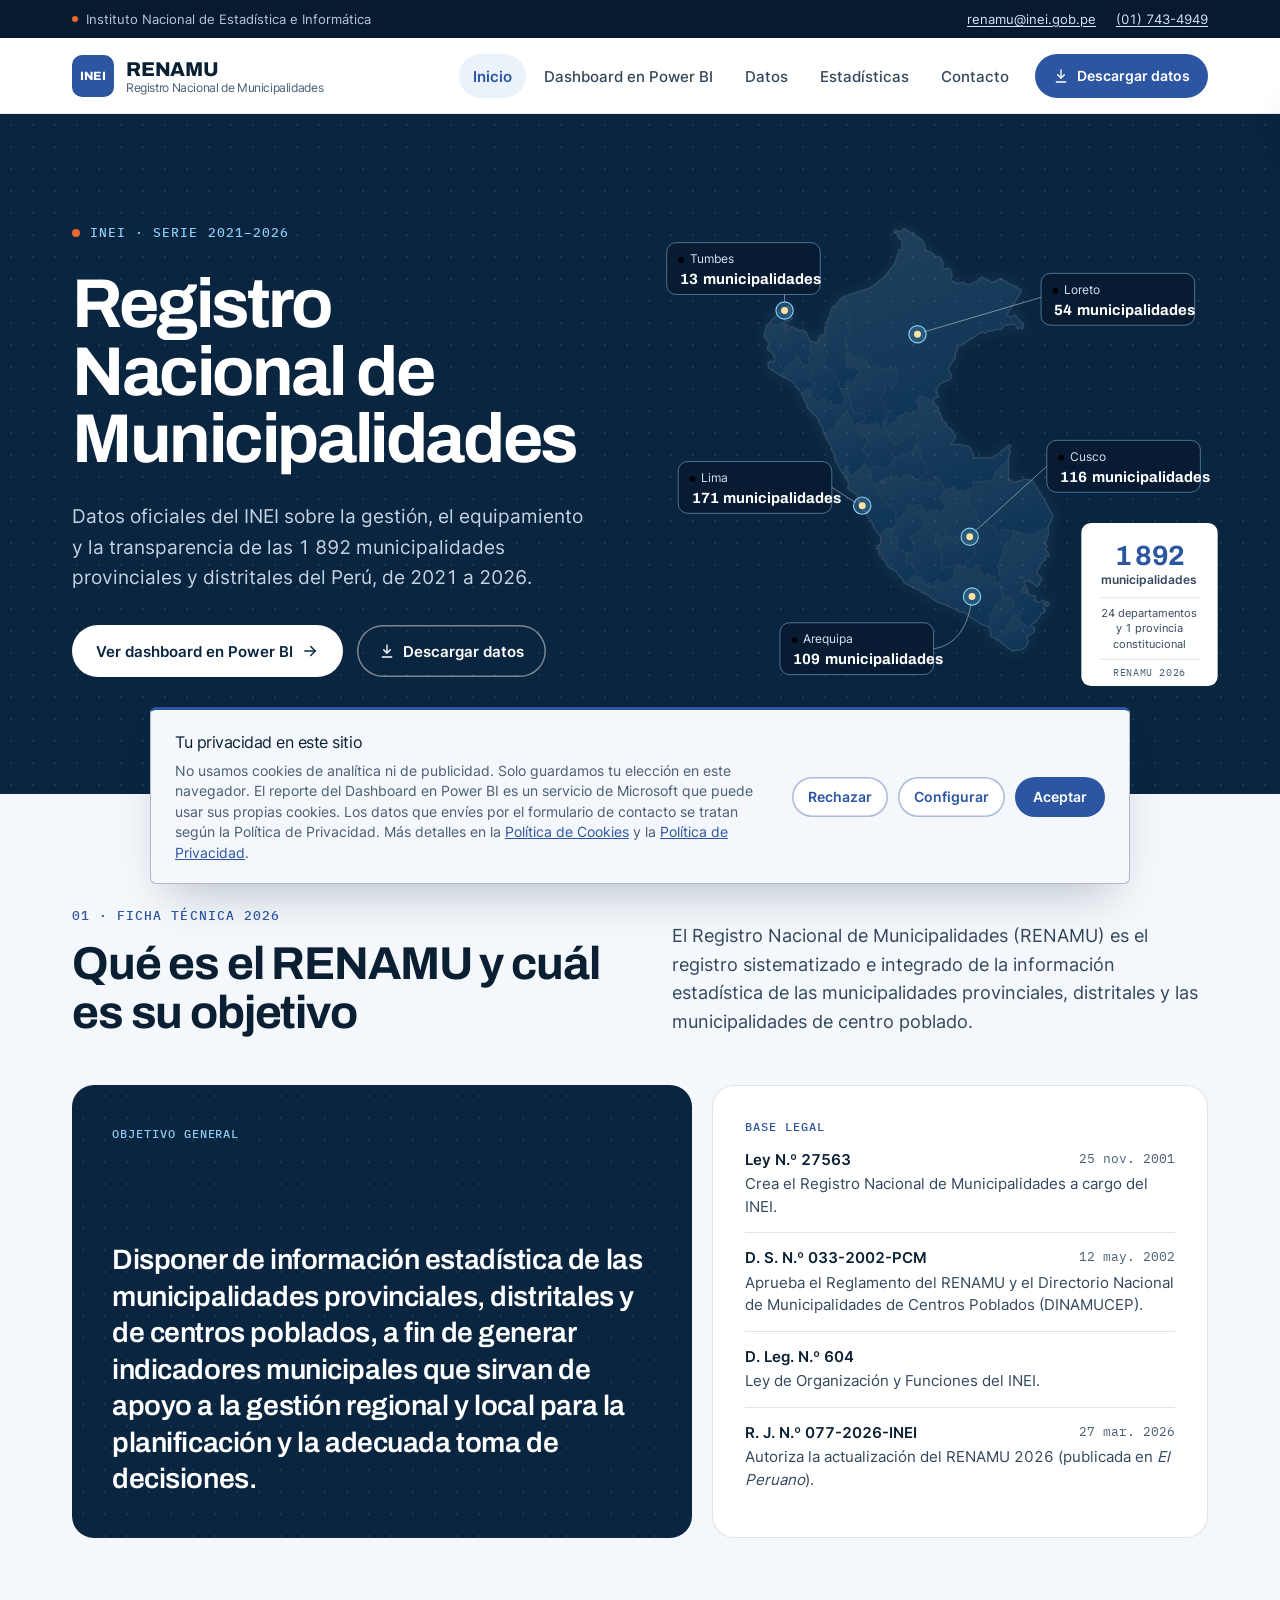
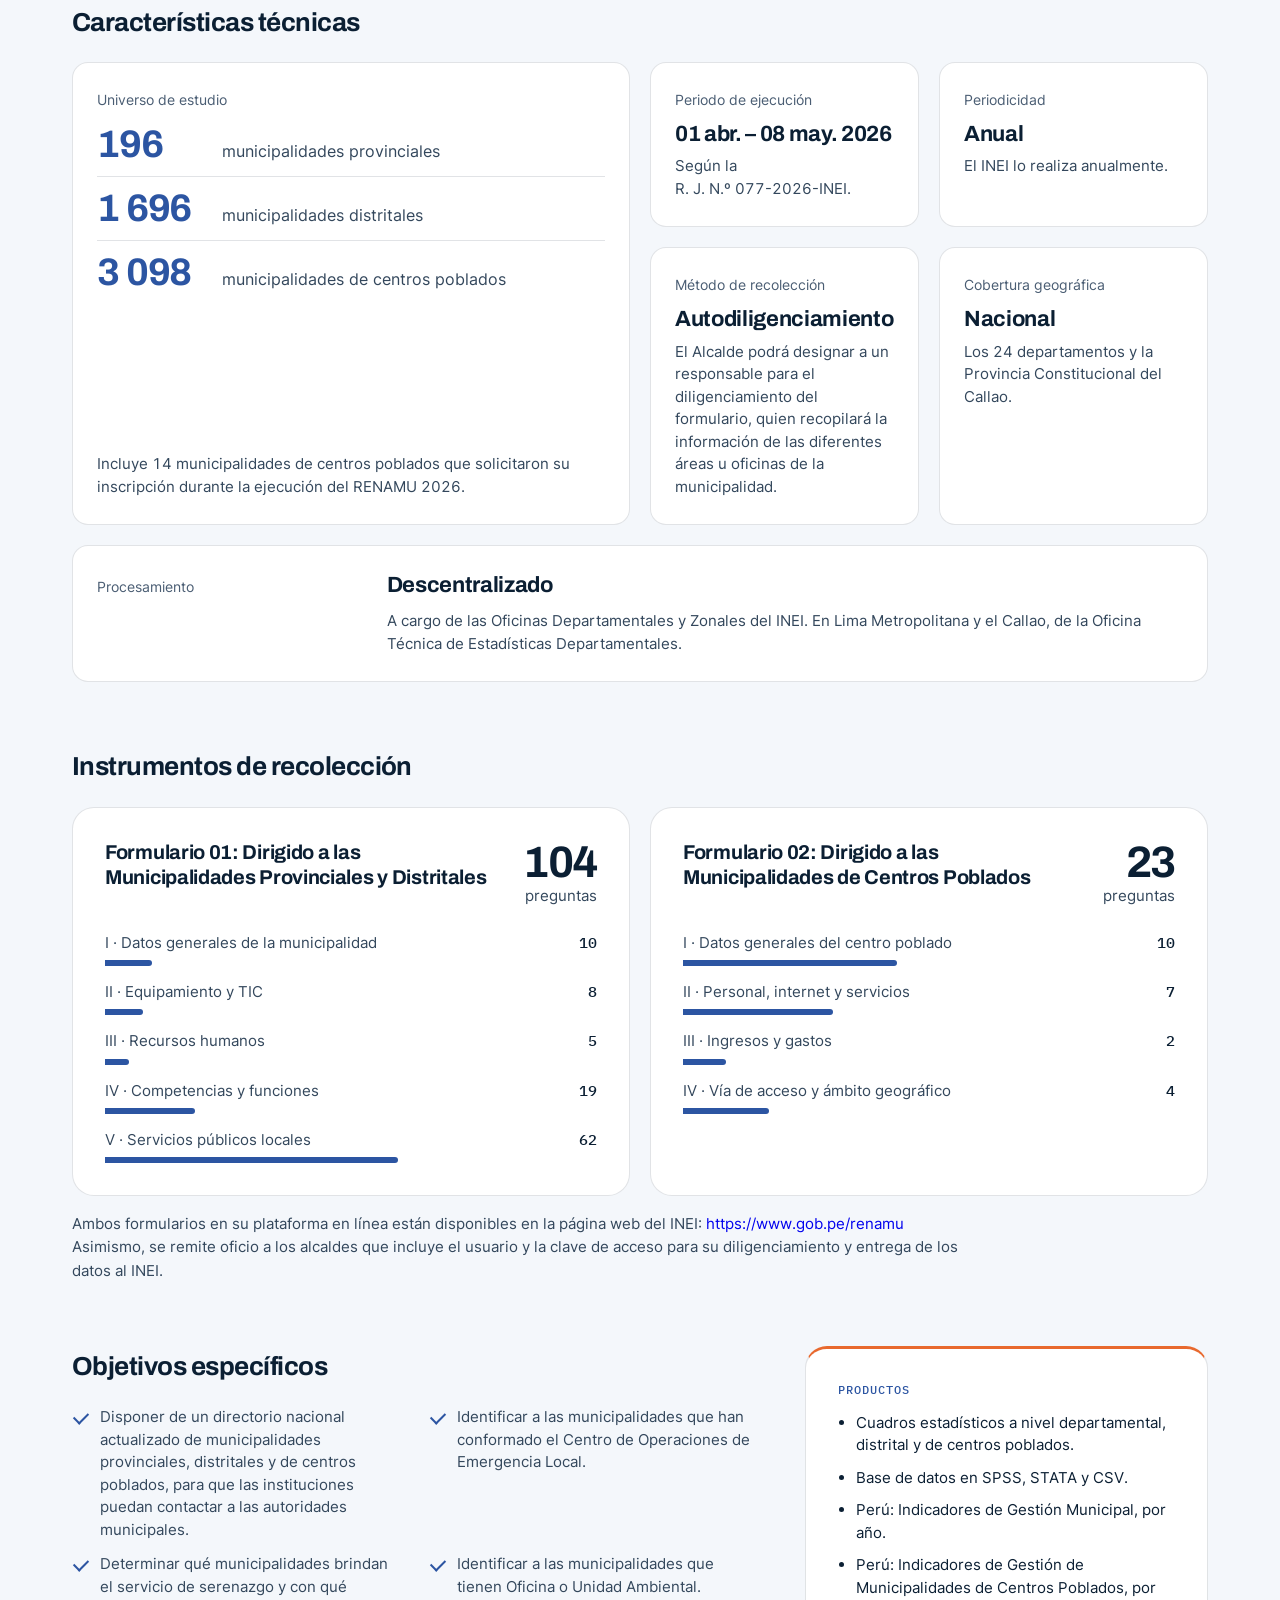
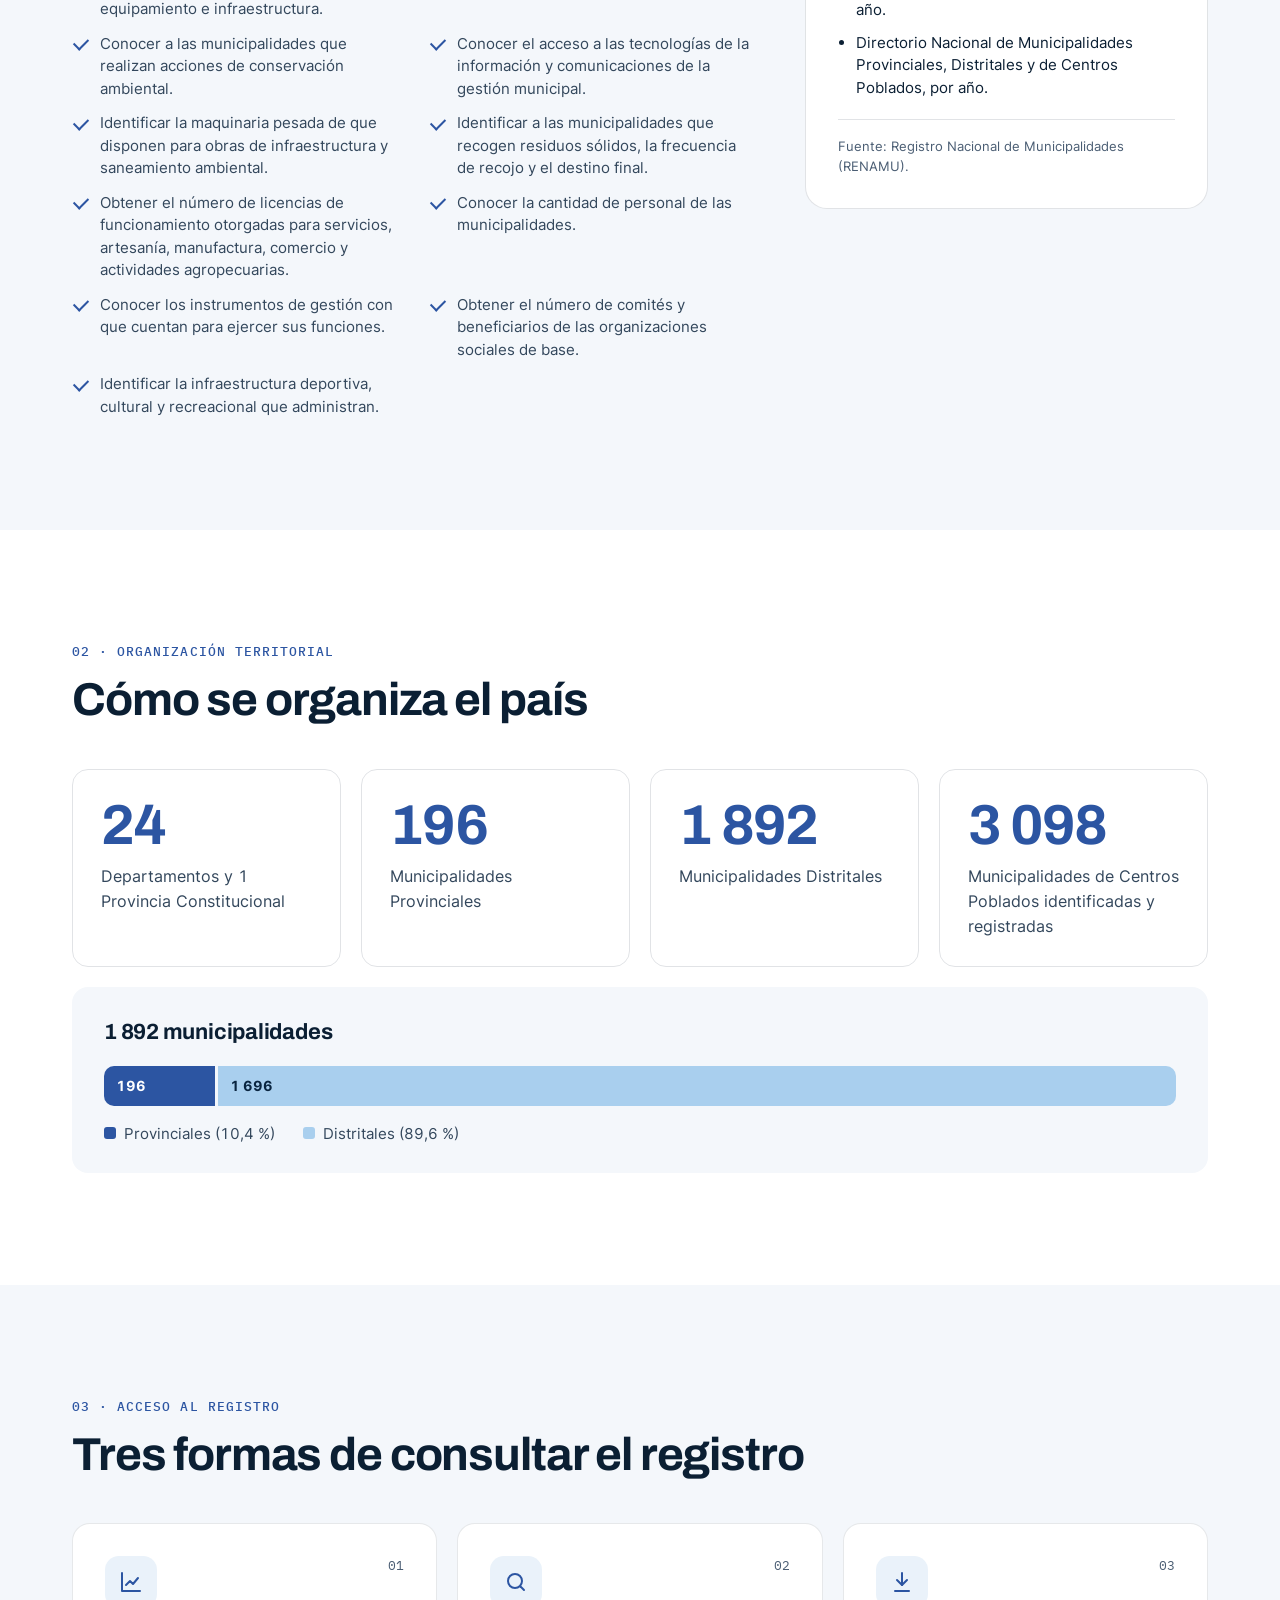
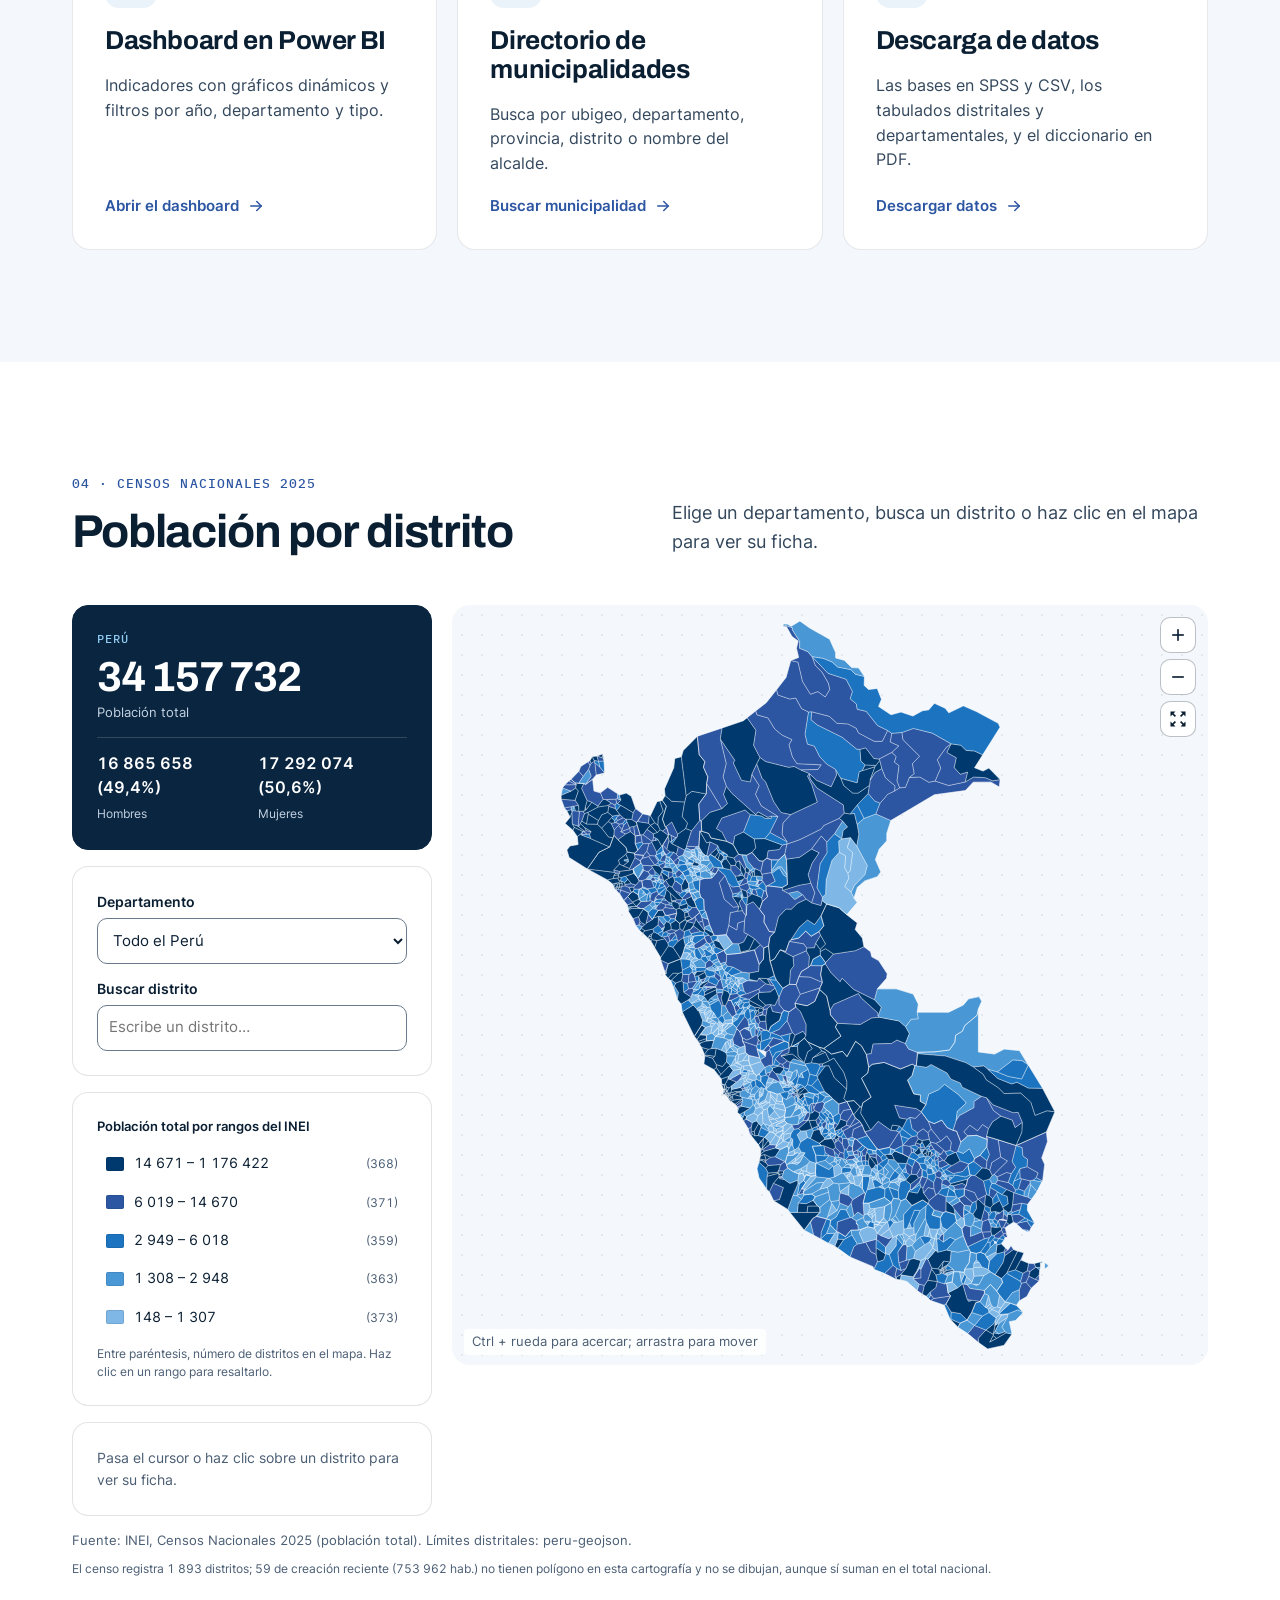
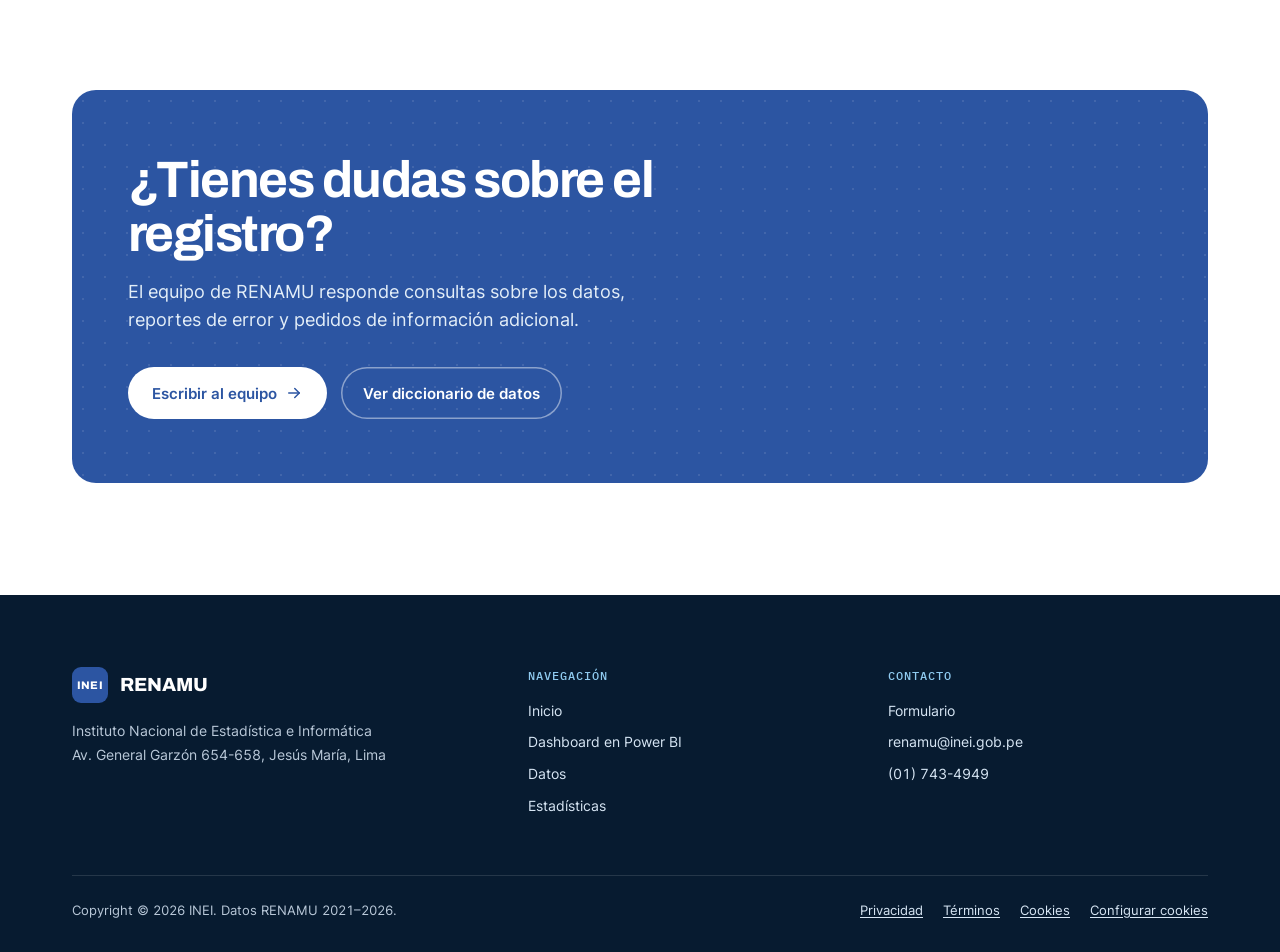
==== commit 7596a6e3: "Add files via upload" ====
--- a/index.html
+++ b/index.html
@@ -120,7 +120,7 @@
                 <h1>Registro Nacional de Municipalidades</h1>
                 <p>
                     Datos oficiales del INEI sobre la gestión, el equipamiento y la transparencia
-                    de las 1&nbsp;892 municipalidades del Perú, de 2021 a 2026.
+                    de las 1&nbsp;892 municipalidades provinciales y distritales del Perú, de 2021 a 2026.
                 </p>
                 <div class="hero-actions">
                     <a href="dashboard.html" class="btn btn-primary">
@@ -138,15 +138,15 @@
                  cifras del levantamiento 2026. El mapa ocupa x 110–410, y 20–459 de este lienzo. -->
             <div class="hero-map">
                 <svg viewBox="0 0 572 500" xmlns="http://www.w3.org/2000/svg" role="img" aria-labelledby="mapaTitulo" focusable="false">
-                    <title id="mapaTitulo">Mapa del Perú por departamentos. RENAMU 2026: 1 892 municipalidades en 24 departamentos; Lima 178 (incluye el Callao), Cusco 116, Arequipa 109, Loreto 54 y Tumbes 13 municipalidades.</title>
+                    <title id="mapaTitulo">Mapa del Perú por departamentos. RENAMU 2026: 1 892 municipalidades en 24 departamentos y 1 provincia constitucional; Lima 178 (incluye el Callao), Cusco 116, Arequipa 109, Loreto 54 y Tumbes 13 municipalidades.</title>
                     <image href="img/mapa-peru.svg" x="98" y="8" width="324" height="463.1"/>
 
                     <!-- Líneas guía -->
-                    <path class="leader" d="M120 59 C 130 64, 131 84, 130.8 98"/>
+                    <path class="leader" d="M130.8 88 L 130.8 96"/>
                     <path class="leader" d="M398 91 L 276 127"/>
-                    <path class="leader" d="M148 287 L 205 305"/>
-                    <path class="leader" d="M412 265 L 329 335"/>
-                    <path class="leader" d="M238 455 C 282 456, 312 438, 322 408"/>
+                    <path class="leader" d="M180 289 L 205 305"/>
+                    <path class="leader" d="M404 267 L 329 335"/>
+                    <path class="leader" d="M286 457 C 310 454, 322 432, 325 410"/>
 
                     <!-- Pines -->
                     <g class="map-pin"><circle class="pin-ring" cx="130.8" cy="104.7" r="9"/><circle class="pin" cx="130.8" cy="104.7" r="3.6"/></g>
@@ -156,21 +156,21 @@
                     <g class="map-pin"><circle class="pin-ring" cx="326.1" cy="402.7" r="9"/><circle class="pin" cx="326.1" cy="402.7" r="3.6"/></g>
 
                     <!-- Etiquetas -->
-                    <g class="map-callout" transform="translate(8 34)"><rect width="112" height="50" rx="8"/><text class="pin-label" x="13" y="21">Tumbes</text><text class="pin-value" x="13" y="40">13 munic.</text></g>
-                    <g class="map-callout" transform="translate(398 66)"><rect width="112" height="50" rx="8"/><text class="pin-label" x="13" y="21">Loreto</text><text class="pin-value" x="13" y="40">54 munic.</text></g>
-                    <g class="map-callout" transform="translate(36 262)"><rect width="112" height="50" rx="8"/><text class="pin-label" x="13" y="21">Lima</text><text class="pin-value" x="13" y="40">171 munic.</text></g>
-                    <g class="map-callout" transform="translate(412 240)"><rect width="112" height="50" rx="8"/><text class="pin-label" x="13" y="21">Cusco</text><text class="pin-value" x="13" y="40">116 munic.</text></g>
-                    <g class="map-callout" transform="translate(126 430)"><rect width="112" height="50" rx="8"/><text class="pin-label" x="13" y="21">Arequipa</text><text class="pin-value" x="13" y="40">109 munic.</text></g>
+                    <g class="map-callout" transform="translate(8 34)"><rect width="160" height="54" rx="10"/><circle class="callout-dot" cx="15" cy="18" r="3"/><text class="pin-label" x="24" y="21.5">Tumbes</text><text class="pin-value" x="14" y="43">13<tspan class="pin-unit" dx="5">municipalidades</tspan></text></g>
+                    <g class="map-callout" transform="translate(398 66)"><rect width="160" height="54" rx="10"/><circle class="callout-dot" cx="15" cy="18" r="3"/><text class="pin-label" x="24" y="21.5">Loreto</text><text class="pin-value" x="14" y="43">54<tspan class="pin-unit" dx="5">municipalidades</tspan></text></g>
+                    <g class="map-callout" transform="translate(20 262)"><rect width="160" height="54" rx="10"/><circle class="callout-dot" cx="15" cy="18" r="3"/><text class="pin-label" x="24" y="21.5">Lima</text><text class="pin-value" x="14" y="43">171<tspan class="pin-unit" dx="5">municipalidades</tspan></text></g>
+                    <g class="map-callout" transform="translate(404 240)"><rect width="160" height="54" rx="10"/><circle class="callout-dot" cx="15" cy="18" r="3"/><text class="pin-label" x="24" y="21.5">Cusco</text><text class="pin-value" x="14" y="43">116<tspan class="pin-unit" dx="5">municipalidades</tspan></text></g>
+                    <g class="map-callout" transform="translate(126 430)"><rect width="160" height="54" rx="10"/><circle class="callout-dot" cx="15" cy="18" r="3"/><text class="pin-label" x="24" y="21.5">Arequipa</text><text class="pin-value" x="14" y="43">109<tspan class="pin-unit" dx="5">municipalidades</tspan></text></g>
 
                     <!-- Totales -->
-                    <g class="map-stat" transform="translate(424 358)">
-                        <rect width="142" height="138" rx="10"/>
+                    <g class="map-stat" transform="translate(440 326)">
+                        <rect width="142" height="170" rx="10"/>
                         <text class="map-stat-number" x="71" text-anchor="middle" y="44">1&#160;892</text>
                         <text class="map-stat-label" x="71" text-anchor="middle" y="64">municipalidades</text>
                         <line x1="18" y1="78" x2="124" y2="78"/>
-                        <text class="map-stat-small" x="71" text-anchor="middle" y="98">24 departamentos</text>
-                        <line x1="18" y1="110" x2="124" y2="110"/>
-                        <text class="map-stat-caption" x="71" text-anchor="middle" y="127">RENAMU 2026</text>
+                        <text class="map-stat-small" x="71" text-anchor="middle" y="98">24 departamentos<tspan x="71" dy="16">y 1 provincia</tspan><tspan x="71" dy="16">constitucional</tspan></text>
+                        <line x1="18" y1="142" x2="124" y2="142"/>
+                        <text class="map-stat-caption" x="71" text-anchor="middle" y="159">RENAMU 2026</text>
                     </g>
                 </svg>
             </div>
@@ -183,9 +183,9 @@
             <div class="section-header">
                 <div>
                     <span class="section-label">01 · Ficha técnica 2026</span>
-                    <h2 class="section-title" id="ficha-titulo">Qué es el registro y cómo se elabora</h2>
-                </div>
-                <p class="section-subtitle">El RENAMU lo crea la Ley N.º&nbsp;27563 y lo actualiza el INEI cada año con información que reportan las propias municipalidades del país.</p>
+                    <h2 class="section-title" id="ficha-titulo">Qué es el RENAMU y cuál es su objetivo</h2>
+                </div>
+                <p class="section-subtitle">El Registro Nacional de Municipalidades (RENAMU) es el registro sistematizado e integrado de la información estadística de las municipalidades provinciales, distritales y las municipalidades de centro poblado.</p>
             </div>
 
             <div class="ficha-top">
@@ -214,7 +214,7 @@
                             <li><b>1&nbsp;696</b>municipalidades distritales</li>
                             <li><b>3&nbsp;098</b>municipalidades de centros poblados</li>
                         </ul>
-                        <p>Incluye 14 municipalidades de centros poblados que solicitaron su inscripción durante la ejecución (3&nbsp;084 identificadas al inicio).</p>
+                        <p>Incluye 14 municipalidades de centros poblados que solicitaron su inscripción durante la ejecución del RENAMU 2026.</p>
                     </dd>
                 </div>
                 <div class="ficha-dato">
@@ -223,11 +223,11 @@
                 </div>
                 <div class="ficha-dato">
                     <dt>Periodicidad</dt>
-                    <dd><b>Anual</b><p>Una actualización del registro por año.</p></dd>
+                    <dd><b>Anual</b><p>El INEI lo realiza anualmente.</p></dd>
                 </div>
                 <div class="ficha-dato">
                     <dt>Método de recolección</dt>
-                    <dd><b>Autodiligenciamiento</b><p>El alcalde puede designar a un responsable que reúne la información de las áreas de la municipalidad.</p></dd>
+                    <dd><b>Autodiligenciamiento</b><p>El Alcalde podrá designar a un responsable para el diligenciamiento del formulario, quien recopilará la información de las diferentes áreas u oficinas de la municipalidad.</p></dd>
                 </div>
                 <div class="ficha-dato">
                     <dt>Cobertura geográfica</dt>
@@ -244,9 +244,7 @@
                 <article class="ficha-form">
                     <header class="ficha-form-head">
                         <div>
-                            <span class="ficha-k">Formulario 01</span>
-                            <h4>Registro Nacional de Municipalidades 2026</h4>
-                            <p>Para municipalidades provinciales y distritales.</p>
+                            <h4>Formulario 01: Dirigido a las Municipalidades Provinciales y Distritales</h4>
                         </div>
                         <p class="ficha-form-total"><b>104</b>preguntas</p>
                     </header>
@@ -261,9 +259,7 @@
                 <article class="ficha-form">
                     <header class="ficha-form-head">
                         <div>
-                            <span class="ficha-k">Formulario 02</span>
-                            <h4>Directorio de Municipalidades de Centros Poblados 2026</h4>
-                            <p>Para municipalidades de centros poblados.</p>
+                            <h4>Formulario 02: Dirigido a las Municipalidades de Centros Poblados</h4>
                         </div>
                         <p class="ficha-form-total"><b>23</b>preguntas</p>
                     </header>
@@ -275,7 +271,7 @@
                     </ul>
                 </article>
             </div>
-            <p class="ficha-nota">Ambos formularios están disponibles en PDF y en una plataforma en línea, a la que cada municipalidad accede con el usuario y la clave que el INEI envía al alcalde por oficio.</p>
+            <p class="ficha-nota">Ambos formularios en su plataforma en línea están disponibles en la página web del INEI: <a href="https://www.gob.pe/renamu" target="_blank" rel="noopener">https://www.gob.pe/renamu</a> Asimismo, se remite oficio a los alcaldes que incluye el usuario y la clave de acceso para su diligenciamiento y entrega de los datos al INEI.</p>
 
             <div class="ficha-bottom">
                 <article class="ficha-objetivos">
@@ -323,19 +319,19 @@
             <div class="stats-grid">
                 <div class="stat-item">
                     <div class="stat-item-number">24</div>
-                    <div class="stat-item-label">departamentos</div>
+                    <div class="stat-item-label">Departamentos y 1 Provincia Constitucional</div>
                 </div>
                 <div class="stat-item">
                     <div class="stat-item-number">196</div>
-                    <div class="stat-item-label">provincias</div>
+                    <div class="stat-item-label">Municipalidades Provinciales</div>
                 </div>
                 <div class="stat-item">
                     <div class="stat-item-number">1&nbsp;892</div>
-                    <div class="stat-item-label">distritos</div>
+                    <div class="stat-item-label">Municipalidades Distritales</div>
                 </div>
                 <div class="stat-item">
                     <div class="stat-item-number">3&nbsp;098</div>
-                    <div class="stat-item-label">centros poblados</div>
+                    <div class="stat-item-label">Municipalidades de Centros Poblados identificadas y registradas</div>
                 </div>
             </div>
             <div class="split-card">
--- a/css/style.css
+++ b/css/style.css
@@ -2480,11 +2480,13 @@
 .contact-info h2 { font-family: var(--font-display); font-size: 2.125rem; font-weight: 700; letter-spacing: -0.025em; line-height: 1.1; margin-bottom: 28px; }
 .contact-details { margin-top: 0; display: flex; flex-direction: column; gap: 12px; }
 .contact-details li {
-    align-items: flex-start; gap: 16px; padding: 18px;
+    align-items: center; gap: 16px; padding: 18px 20px;
     border: 1px solid var(--line); border-radius: 14px;
     color: var(--ink); font-size: 1rem;
 }
-.contact-details .icon-tile { width: 44px; height: 44px; border-radius: 12px; }
+.contact-details .icon-tile { width: 44px; height: 44px; border-radius: 12px; flex-shrink: 0; }
+.contact-details li > span:last-child { min-width: 0; line-height: 1.5; }
+.nowrap { white-space: nowrap; }
 .contact-details li .material-icons { font-size: 20px; color: var(--brand); }
 .contact-k { display: block; margin-bottom: 4px; font-size: 0.875rem; color: var(--ink-soft); }
 .contact-details a { color: var(--brand); font-weight: 600; border-bottom: 0; text-decoration: underline; text-underline-offset: 2px; }
@@ -2550,3 +2552,128 @@
 @media (max-width: 768px) {
     .pdf-card-actions .btn { margin: 0; }
 }
+
+/* ---------- Ficha técnica (Inicio) ---------- */
+.ficha-k { display: block; margin-bottom: 12px; font-family: var(--font-mono); font-size: 0.75rem; font-weight: 500; letter-spacing: 0.08em; text-transform: uppercase; color: var(--brand); }
+.ficha-top { display: grid; grid-template-columns: minmax(0, 1.25fr) minmax(0, 1fr); gap: 20px; }
+.ficha-objetivo {
+    display: flex; flex-direction: column; justify-content: space-between; gap: 24px;
+    padding: 40px; border-radius: var(--radius-lg); color: var(--white);
+    background-color: var(--navy-field); background-image: var(--dots-on-navy); background-size: 22px 22px;
+}
+.ficha-objetivo .ficha-k { color: var(--celeste); }
+.ficha-objetivo p { font-family: var(--font-display); font-size: clamp(1.375rem, 2.2vw, 1.875rem); font-weight: 600; letter-spacing: -0.015em; line-height: 1.3; }
+.ficha-legal { padding: 32px; background: var(--white); border: 1px solid var(--line); border-radius: var(--radius-lg); }
+.ficha-legal-list { list-style: none; margin: 0; padding: 0; }
+.ficha-legal-list li { display: grid; grid-template-columns: 1fr auto; gap: 2px 12px; padding: 14px 0; border-top: 1px solid var(--line); font-size: 0.9375rem; line-height: 1.5; color: var(--ink-2); }
+.ficha-legal-list li:first-child { border-top: 0; padding-top: 0; }
+.ficha-legal-list strong { color: var(--ink); font-weight: 600; }
+.ficha-legal-list .ficha-fecha { font-family: var(--font-mono); font-size: 0.8125rem; color: var(--ink-soft); white-space: nowrap; }
+.ficha-legal-list li > span:last-child { grid-column: 1 / -1; }
+
+.ficha-subtitulo { margin: 64px 0 20px; font-family: var(--font-display); font-size: 1.625rem; font-weight: 700; letter-spacing: -0.02em; color: var(--ink); }
+.ficha-datos { display: grid; grid-template-columns: repeat(4, minmax(0, 1fr)); gap: 20px; margin: 0; }
+.ficha-dato { padding: 26px 24px; background: var(--white); border: 1px solid var(--line); border-radius: var(--radius); }
+.ficha-dato--universo { grid-column: span 2; grid-row: span 2; display: flex; flex-direction: column; }
+.ficha-dato--ancho { grid-column: 1 / -1; display: grid; grid-template-columns: minmax(0, 1fr) minmax(0, 3fr); gap: 8px 24px; align-items: baseline; }
+.ficha-dato--ancho dt { margin: 0; }
+.ficha-dato--ancho dd { display: flex; flex-wrap: wrap; align-items: baseline; gap: 4px 20px; }
+.ficha-dato--ancho dd p { margin: 0; }
+.ficha-dato dt { margin-bottom: 10px; font-size: 0.875rem; color: var(--ink-soft); }
+.ficha-dato dd { margin: 0; }
+.ficha-dato dd > b { display: block; font-family: var(--font-display); font-size: 1.375rem; font-weight: 700; letter-spacing: -0.015em; line-height: 1.2; color: var(--ink); }
+.ficha-dato dd p { margin-top: 8px; font-size: 0.9375rem; line-height: 1.5; color: var(--ink-2); }
+.ficha-dato--universo dd { display: flex; flex: 1; flex-direction: column; justify-content: space-between; gap: 20px; }
+.ficha-universo { list-style: none; margin: 0; padding: 0; }
+.ficha-universo li { display: flex; align-items: baseline; gap: 14px; padding: 12px 0; border-top: 1px solid var(--line); color: var(--ink-2); }
+.ficha-universo li:first-child { border-top: 0; padding-top: 4px; }
+.ficha-universo b { min-width: 2.9em; font-family: var(--font-display); font-size: clamp(2rem, 3vw, 2.625rem); font-weight: 700; letter-spacing: -0.03em; line-height: 1; color: var(--brand); font-variant-numeric: tabular-nums; }
+
+.ficha-forms { display: grid; grid-template-columns: repeat(2, minmax(0, 1fr)); gap: 20px; }
+.ficha-form { padding: 32px; background: var(--white); border: 1px solid var(--line); border-radius: var(--radius-lg); }
+.ficha-form-head { display: flex; justify-content: space-between; align-items: flex-start; gap: 20px; margin-bottom: 24px; }
+.ficha-form-head h4 { font-family: var(--font-display); font-size: 1.25rem; font-weight: 700; letter-spacing: -0.015em; line-height: 1.25; color: var(--ink); margin-bottom: 6px; }
+.ficha-form-head p { font-size: 0.9375rem; color: var(--ink-2); }
+.ficha-form-total { flex-shrink: 0; text-align: right; color: var(--ink-soft); font-size: 0.875rem; }
+.ficha-form-total b { display: block; font-family: var(--font-display); font-size: 2.75rem; font-weight: 700; letter-spacing: -0.03em; line-height: 1; color: var(--ink); }
+.ficha-modulos { list-style: none; margin: 0; padding: 0; display: flex; flex-direction: column; gap: 14px; }
+.ficha-modulos li { display: grid; grid-template-columns: minmax(0, 1fr) auto; gap: 6px 12px; font-size: 0.9375rem; color: var(--ink-2); }
+.ficha-modulos li b { font-family: var(--font-mono); font-weight: 500; color: var(--ink); font-variant-numeric: tabular-nums; }
+.ficha-modulos li::after {
+    content: ""; grid-column: 1 / -1; height: 6px; border-radius: 0 4px 4px 0;
+    width: calc(var(--n) / var(--total) * 100%); min-width: 6px; background: var(--brand);
+}
+.ficha-nota { margin-top: 16px; font-size: 0.9375rem; line-height: 1.55; color: var(--ink-2); max-width: 60em; }
+
+.ficha-bottom { display: grid; grid-template-columns: minmax(0, 1.7fr) minmax(0, 1fr); gap: 20px 48px; align-items: start; }
+.ficha-check { list-style: none; margin: 0; padding: 0; display: grid; grid-template-columns: repeat(2, minmax(0, 1fr)); gap: 12px 28px; }
+.ficha-check li { position: relative; padding-left: 28px; font-size: 0.9375rem; line-height: 1.5; color: var(--ink-2); }
+.ficha-check li::before {
+    content: ""; position: absolute; left: 2px; top: 0.35em; width: 12px; height: 7px;
+    border-left: 2px solid var(--brand); border-bottom: 2px solid var(--brand); transform: rotate(-45deg);
+}
+.ficha-productos { margin-top: 64px; padding: 32px; background: var(--white); border: 1px solid var(--line); border-top: 3px solid var(--orange); border-radius: var(--radius-lg); }
+.ficha-productos ul { margin: 0; padding-left: 18px; display: flex; flex-direction: column; gap: 10px; font-size: 0.9375rem; line-height: 1.5; color: var(--ink); }
+.ficha-productos cite { font-style: normal; }
+.ficha-fuente { margin-top: 20px; padding-top: 16px; border-top: 1px solid var(--line); font-size: 0.8125rem; color: var(--ink-soft); }
+
+@media (max-width: 1024px) {
+    .ficha-top, .ficha-forms, .ficha-bottom { grid-template-columns: 1fr; }
+    .ficha-datos { grid-template-columns: repeat(2, minmax(0, 1fr)); }
+    .ficha-productos { margin-top: 0; }
+}
+@media (max-width: 640px) {
+    .ficha-objetivo, .ficha-legal, .ficha-form, .ficha-productos { padding: 24px; }
+    .ficha-datos { grid-template-columns: 1fr; }
+    .ficha-dato--universo, .ficha-dato--ancho { grid-column: auto; grid-row: auto; }
+    .ficha-dato--ancho { display: block; }
+    .ficha-dato--ancho dt { margin-bottom: 10px; }
+    .ficha-dato--ancho dd { display: block; }
+    .ficha-dato--ancho dd p { margin-top: 8px; }
+    .ficha-universo b { min-width: 2.6em; font-size: 1.875rem; }
+    .ficha-check { grid-template-columns: 1fr; }
+    .ficha-form-head { flex-direction: column; }
+    .ficha-form-total { text-align: left; }
+    .ficha-subtitulo { margin-top: 48px; }
+}
+
+/* Descargas: cuatro tarjetas (SPSS, CSV y tabulados) */
+.cards-grid--4 { grid-template-columns: repeat(2, minmax(0, 1fr)); }
+.tabulado-control[hidden] { display: none; }
+.tabulado-control { display: flex; flex-direction: column; gap: 6px; margin-bottom: 16px; }
+.tabulado-control label { font-size: 0.875rem; font-weight: 600; color: var(--ink); }
+.tabulado-control .filter-select { width: 100%; min-height: 42px; }
+.card .tabulado-aviso { margin: -4px 0 20px; font-size: 0.8125rem; line-height: 1.5; color: var(--ink-soft); }
+@media (max-width: 640px) { .cards-grid--4 { grid-template-columns: 1fr; } }
+
+/* Tarjetas PDF seguidas (diccionario, formulario, ficha técnica) */
+.pdf-card:has(+ .pdf-card) { margin-bottom: 20px; }
+
+/* Barra de temas de Estadísticas con flechas: el contenedor queda fijo al hacer
+   scroll y la lista de temas se desplaza en horizontal entre las dos flechas. */
+.stats-nav-wrap {
+    position: sticky; top: 76px; z-index: 50;
+    display: flex; align-items: center; gap: 8px;
+    margin-bottom: 8px; background: var(--white); border-bottom: 1px solid var(--line);
+}
+.stats-nav-wrap .stats-nav {
+    position: static; flex: 1; min-width: 0; margin: 0; border: 0; background: transparent;
+    scroll-behavior: smooth;
+    -webkit-mask-image: linear-gradient(to right, transparent, #000 14px, #000 calc(100% - 14px), transparent);
+    mask-image: linear-gradient(to right, transparent, #000 14px, #000 calc(100% - 14px), transparent);
+}
+.stats-nav-flecha {
+    flex: none; display: inline-flex; align-items: center; justify-content: center;
+    width: 40px; height: 40px; border-radius: 999px;
+    border: 1.5px solid rgba(44, 85, 162, 0.3); background: var(--white); color: var(--brand);
+    cursor: pointer; transition: background 0.2s, border-color 0.2s, opacity 0.2s;
+}
+.stats-nav-flecha .material-icons { font-size: 24px; }
+.stats-nav-flecha:hover:not(:disabled) { background: var(--chip); border-color: var(--brand); }
+.stats-nav-flecha:disabled { opacity: 0.35; cursor: default; }
+@media (prefers-reduced-motion: reduce) { .stats-nav-wrap .stats-nav { scroll-behavior: auto; } }
+@media (max-width: 640px) {
+    .stats-nav-wrap { margin-left: -20px; margin-right: -20px; padding: 0 8px; }
+    .stats-nav-wrap .stats-nav { margin: 0; padding-left: 4px; padding-right: 4px; }
+    .stats-nav-flecha { width: 36px; height: 36px; }
+}
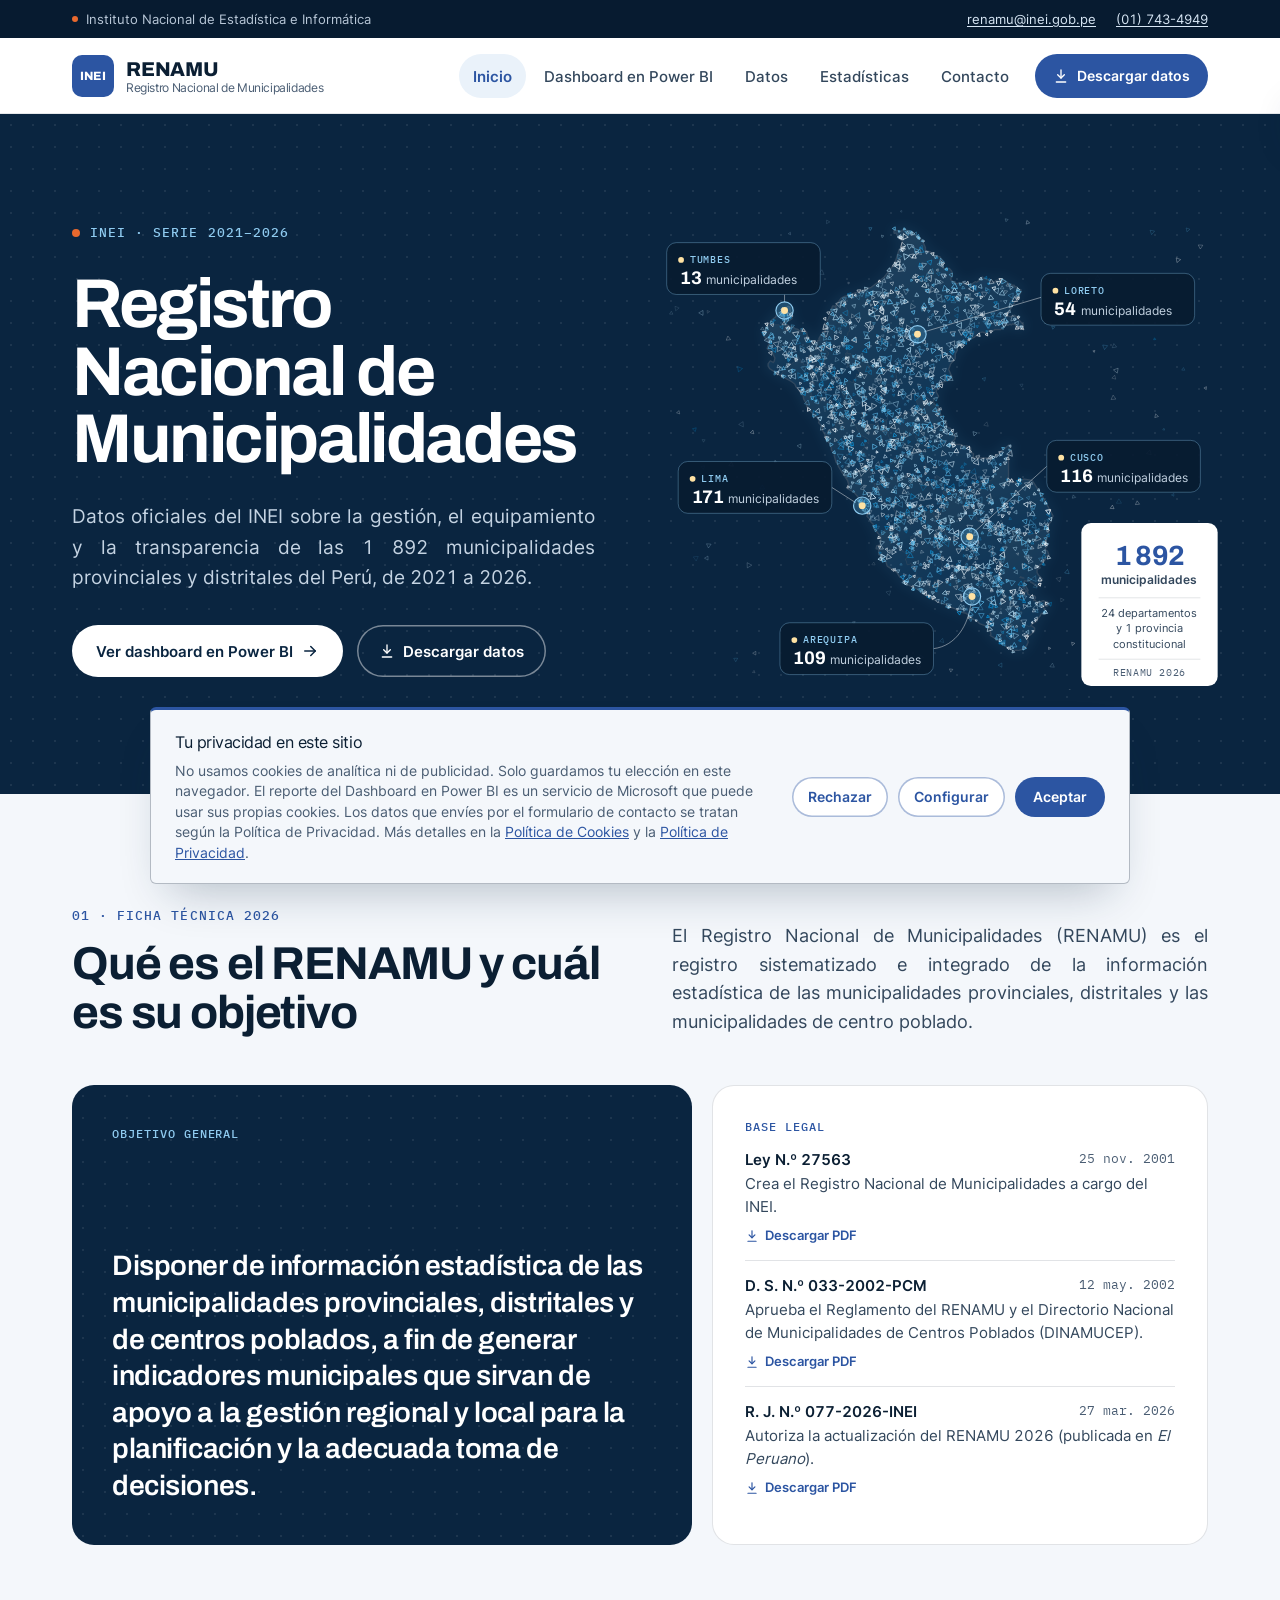
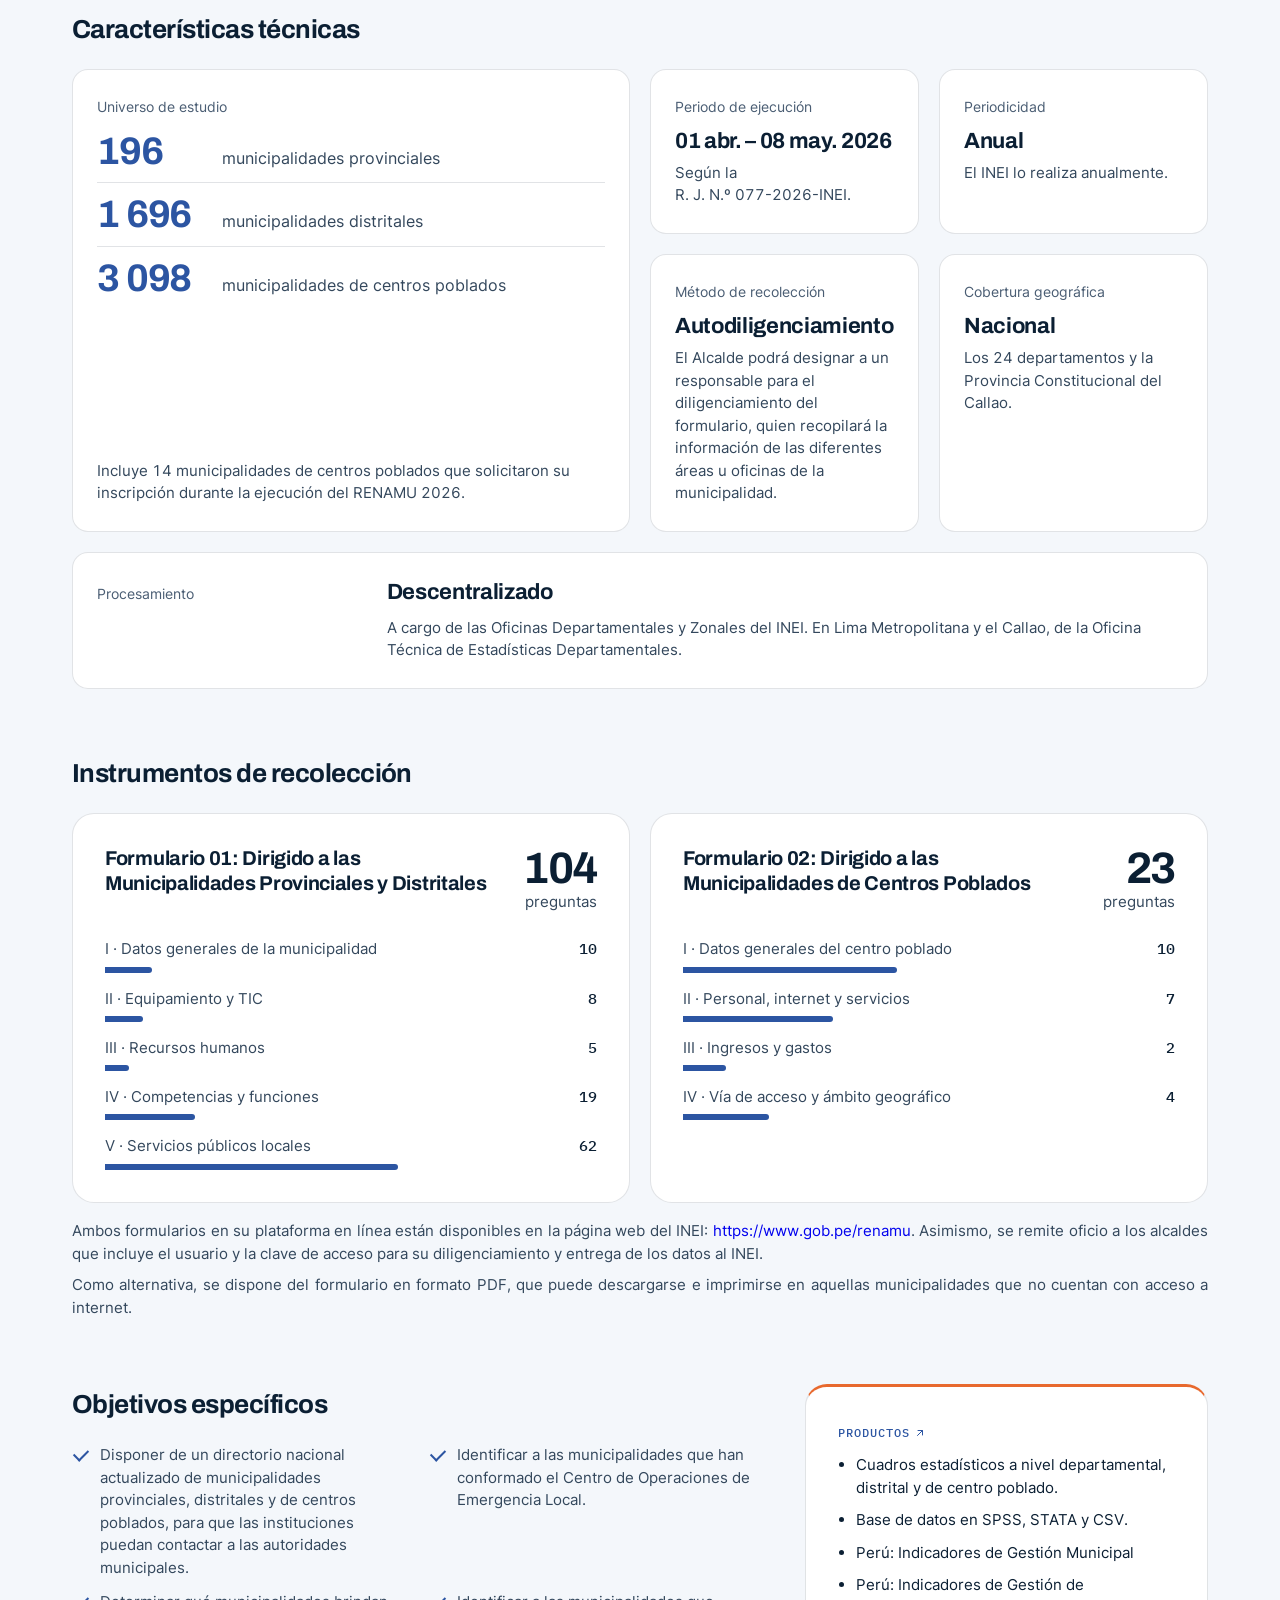
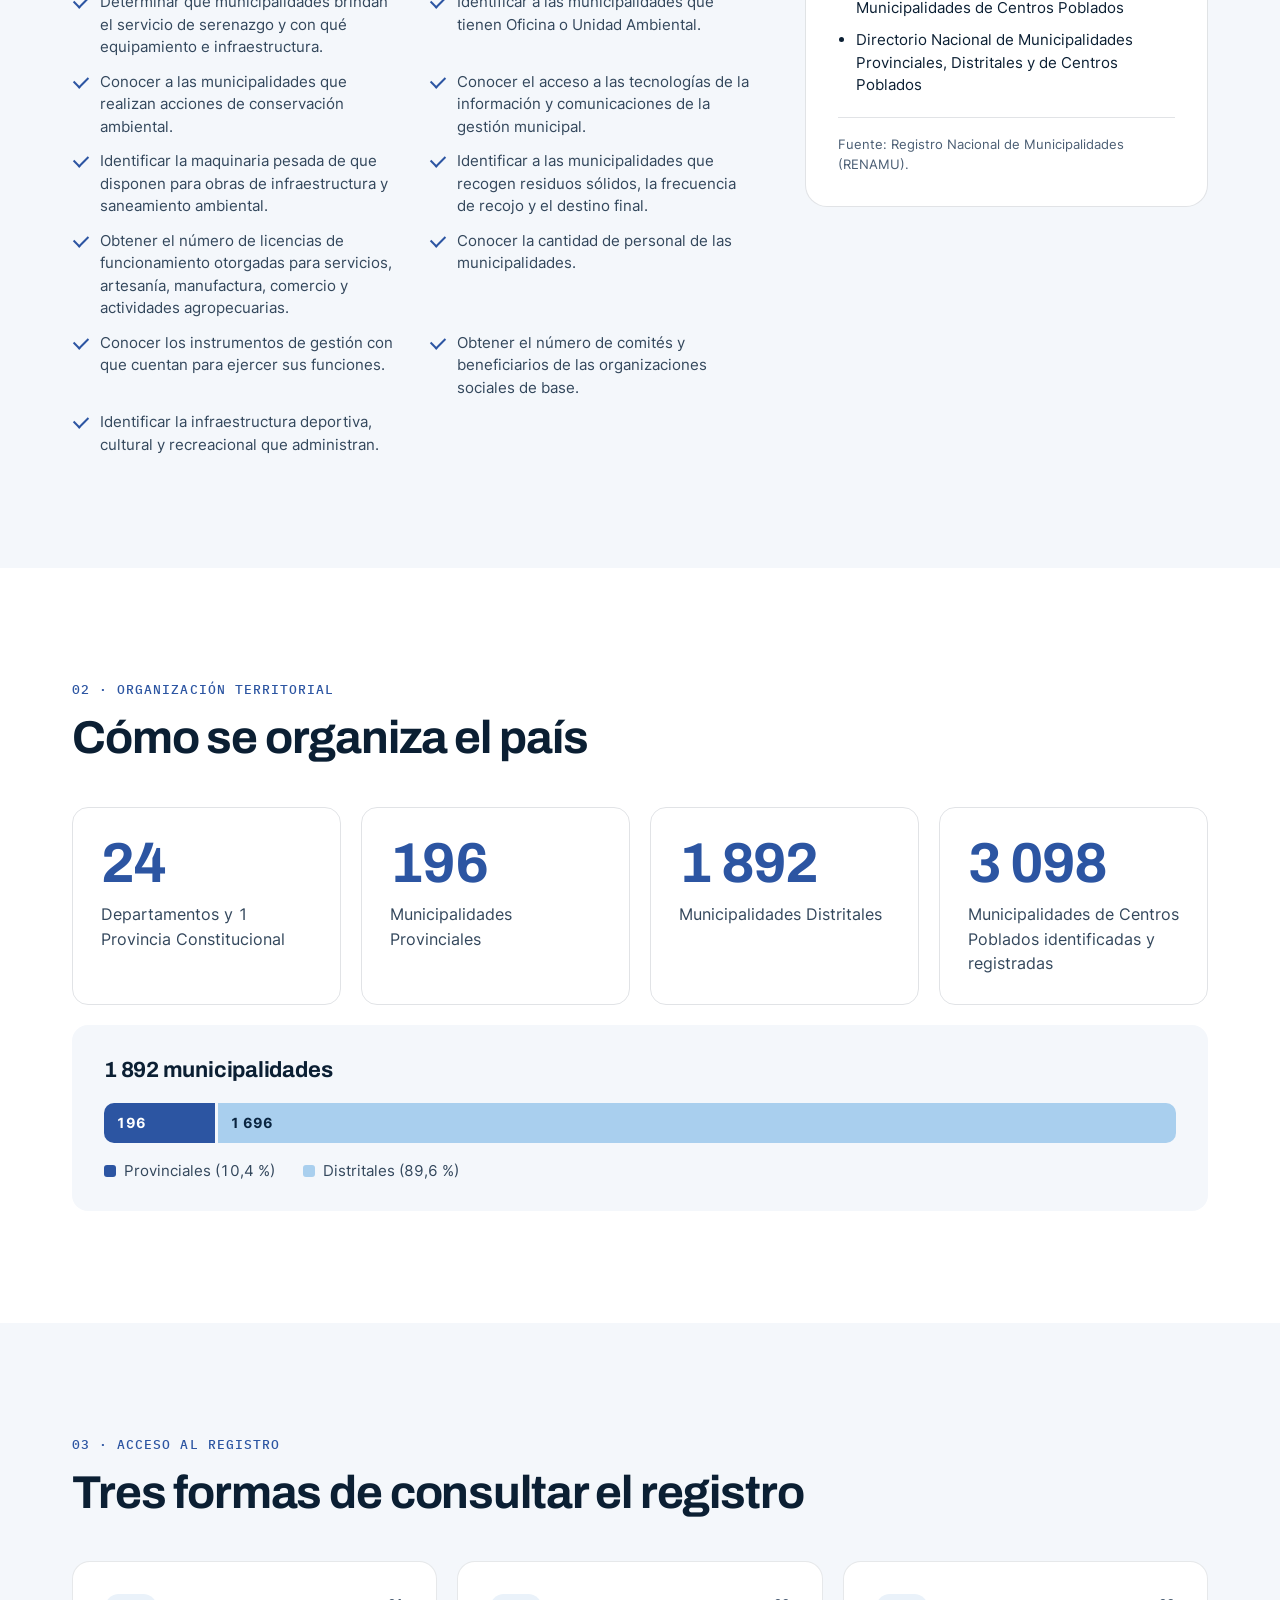
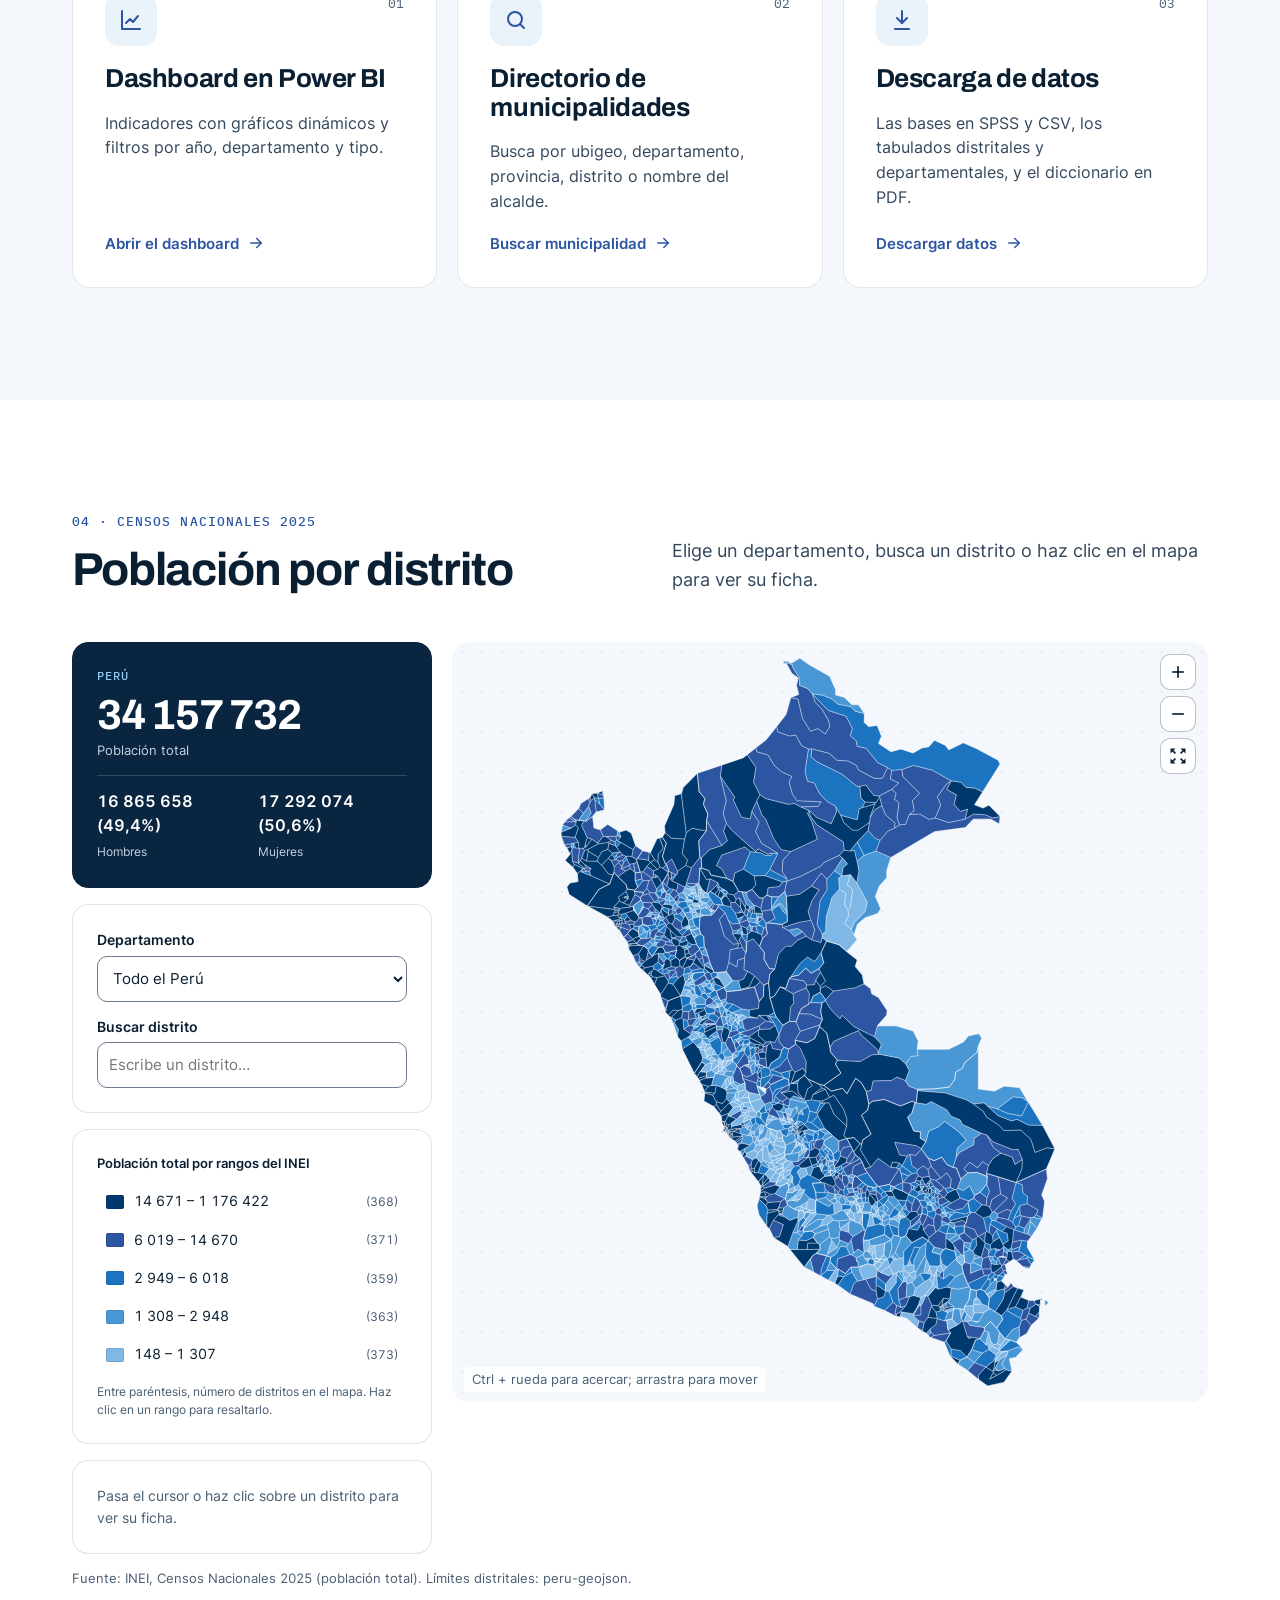
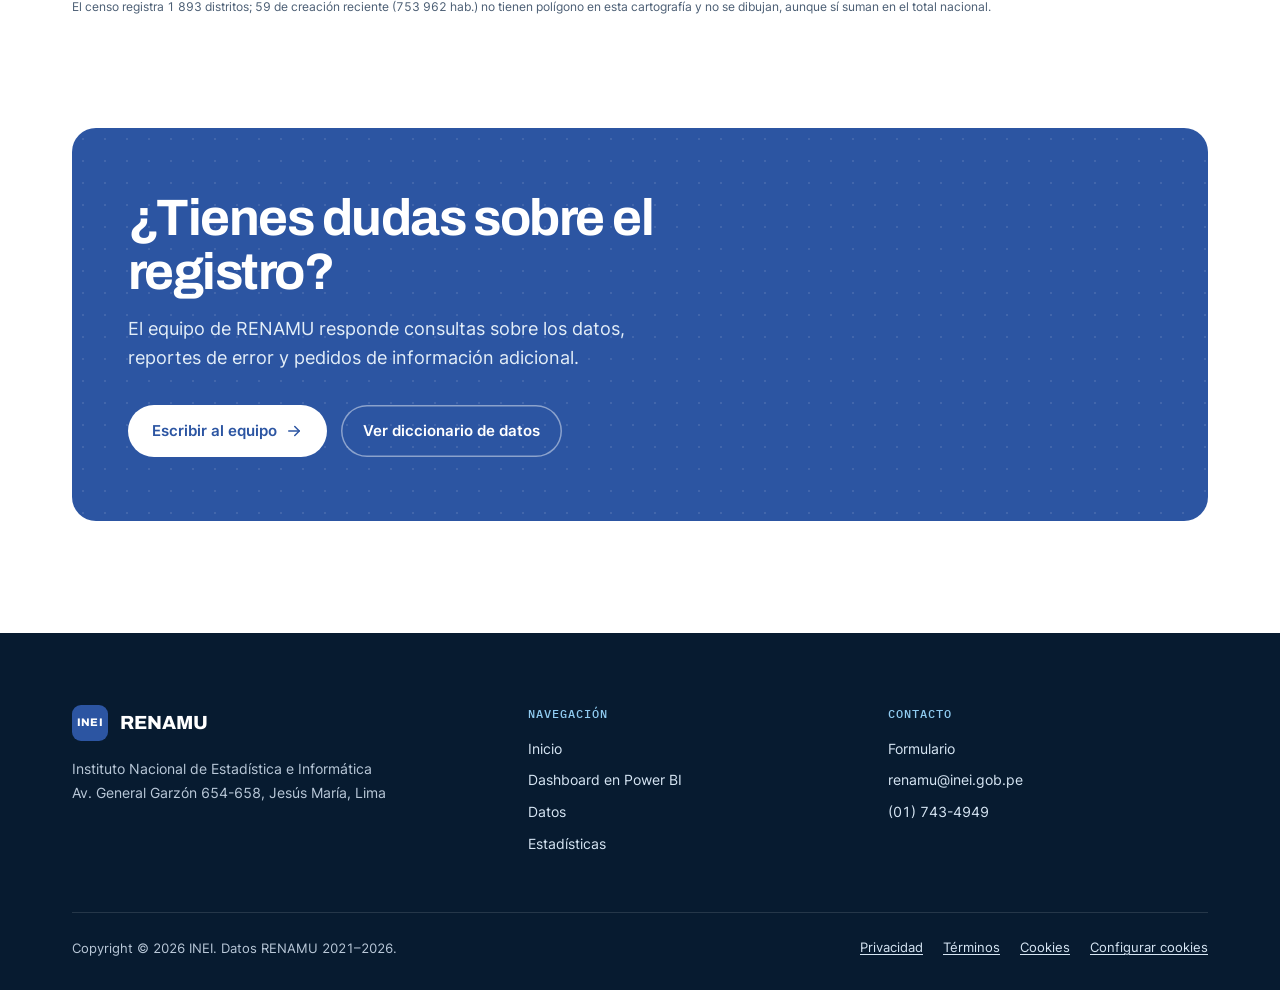
==== commit 09d3d6cb: "Actualiza textos, indicadores y descargas del sitio RENAMU - Portada: base legal con descarga de PDF" ====
--- a/index.html
+++ b/index.html
@@ -196,10 +196,9 @@
                 <article class="ficha-legal">
                     <span class="ficha-k">Base legal</span>
                     <ol class="ficha-legal-list">
-                        <li><strong>Ley N.º&nbsp;27563</strong><span class="ficha-fecha">25 nov. 2001</span><span>Crea el Registro Nacional de Municipalidades a cargo del INEI.</span></li>
-                        <li><strong>D.&nbsp;S. N.º&nbsp;033-2002-PCM</strong><span class="ficha-fecha">12 may. 2002</span><span>Aprueba el Reglamento del RENAMU y el Directorio Nacional de Municipalidades de Centros Poblados (DINAMUCEP).</span></li>
-                        <li><strong>D.&nbsp;Leg. N.º&nbsp;604</strong><span>Ley de Organización y Funciones del INEI.</span></li>
-                        <li><strong>R.&nbsp;J. N.º&nbsp;077-2026-INEI</strong><span class="ficha-fecha">27 mar. 2026</span><span>Autoriza la actualización del RENAMU 2026 (publicada en <cite>El Peruano</cite>).</span></li>
+                        <li><strong>Ley N.º&nbsp;27563</strong><span class="ficha-fecha">25 nov. 2001</span><span>Crea el Registro Nacional de Municipalidades a cargo del INEI.</span><a class="ficha-pdf" href="docs/Ley_27563.pdf" download aria-label="Descargar la Ley N.º 27563 en PDF"><svg width="14" height="14" viewBox="0 0 24 24" fill="none" stroke="currentColor" stroke-width="2" stroke-linecap="round" stroke-linejoin="round" aria-hidden="true"><path d="M12 3v12"/><path d="m7 10 5 5 5-5"/><path d="M5 21h14"/></svg> Descargar PDF</a></li>
+                        <li><strong>D.&nbsp;S. N.º&nbsp;033-2002-PCM</strong><span class="ficha-fecha">12 may. 2002</span><span>Aprueba el Reglamento del RENAMU y el Directorio Nacional de Municipalidades de Centros Poblados (DINAMUCEP).</span><a class="ficha-pdf" href="docs/DS_033-2002-PCM.pdf" download aria-label="Descargar el D. S. N.º 033-2002-PCM en PDF"><svg width="14" height="14" viewBox="0 0 24 24" fill="none" stroke="currentColor" stroke-width="2" stroke-linecap="round" stroke-linejoin="round" aria-hidden="true"><path d="M12 3v12"/><path d="m7 10 5 5 5-5"/><path d="M5 21h14"/></svg> Descargar PDF</a></li>
+                        <li><strong>R.&nbsp;J. N.º&nbsp;077-2026-INEI</strong><span class="ficha-fecha">27 mar. 2026</span><span>Autoriza la actualización del RENAMU 2026 (publicada en <cite>El Peruano</cite>).</span><a class="ficha-pdf" href="docs/RJ_077-2026-INEI.pdf" download aria-label="Descargar la R. J. N.º 077-2026-INEI en PDF"><svg width="14" height="14" viewBox="0 0 24 24" fill="none" stroke="currentColor" stroke-width="2" stroke-linecap="round" stroke-linejoin="round" aria-hidden="true"><path d="M12 3v12"/><path d="m7 10 5 5 5-5"/><path d="M5 21h14"/></svg> Descargar PDF</a></li>
                     </ol>
                 </article>
             </div>
@@ -271,7 +270,8 @@
                     </ul>
                 </article>
             </div>
-            <p class="ficha-nota">Ambos formularios en su plataforma en línea están disponibles en la página web del INEI: <a href="https://www.gob.pe/renamu" target="_blank" rel="noopener">https://www.gob.pe/renamu</a> Asimismo, se remite oficio a los alcaldes que incluye el usuario y la clave de acceso para su diligenciamiento y entrega de los datos al INEI.</p>
+            <p class="ficha-nota">Ambos formularios en su plataforma en línea están disponibles en la página web del INEI: <a href="https://www.gob.pe/renamu" target="_blank" rel="noopener">https://www.gob.pe/renamu</a>. Asimismo, se remite oficio a los alcaldes que incluye el usuario y la clave de acceso para su diligenciamiento y entrega de los datos al INEI.</p>
+            <p class="ficha-nota">Como alternativa, se dispone del formulario en formato PDF, que puede descargarse e imprimirse en aquellas municipalidades que no cuentan con acceso a internet.</p>
 
             <div class="ficha-bottom">
                 <article class="ficha-objetivos">
@@ -293,13 +293,13 @@
                     </ul>
                 </article>
                 <aside class="ficha-productos">
-                    <span class="ficha-k">Productos</span>
+                    <a class="ficha-k ficha-k-link" href="https://proyectos.inei.gob.pe/microdatos/" target="_blank" rel="noopener">Productos <svg width="12" height="12" viewBox="0 0 24 24" fill="none" stroke="currentColor" stroke-width="2" stroke-linecap="round" stroke-linejoin="round" aria-hidden="true"><path d="M7 17 17 7"/><path d="M8 7h9v9"/></svg></a>
                     <ul>
-                        <li>Cuadros estadísticos a nivel departamental, distrital y de centros poblados.</li>
+                        <li>Cuadros estadísticos a nivel departamental, distrital y de centro poblado.</li>
                         <li>Base de datos en SPSS, STATA y CSV.</li>
-                        <li><cite>Perú: Indicadores de Gestión Municipal</cite>, por año.</li>
-                        <li><cite>Perú: Indicadores de Gestión de Municipalidades de Centros Poblados</cite>, por año.</li>
-                        <li><cite>Directorio Nacional de Municipalidades Provinciales, Distritales y de Centros Poblados</cite>, por año.</li>
+                        <li><cite>Perú: Indicadores de Gestión Municipal</cite></li>
+                        <li><cite>Perú: Indicadores de Gestión de Municipalidades de Centros Poblados</cite></li>
+                        <li><cite>Directorio Nacional de Municipalidades Provinciales, Distritales y de Centros Poblados</cite></li>
                     </ul>
                     <p class="ficha-fuente">Fuente: Registro Nacional de Municipalidades (RENAMU).</p>
                 </aside>
--- a/css/style.css
+++ b/css/style.css
@@ -596,13 +596,18 @@
     gap: 8px 16px;
 }
 
-.table-top-bar h3 { font-family: var(--font-body); font-size: 1.05rem; font-weight: 400; letter-spacing: -0.03em; color: var(--ink); }
 .table-count { font-family: var(--font-body); font-size: 0.78rem; color: var(--ink-soft); }
 
 .table-scroll { overflow-x: auto; max-height: 520px; overflow-y: auto; }
-.table-scroll::-webkit-scrollbar { width: 4px; height: 4px; }
+/* La barra reserva 14px, pero el borde transparente la dibuja de 4px; al
+   acercar el mouse el borde se reduce y la barra crece sin mover la tabla. */
+.table-scroll::-webkit-scrollbar { width: 14px; height: 14px; }
 .table-scroll::-webkit-scrollbar-track { background: transparent; }
-.table-scroll::-webkit-scrollbar-thumb { background: var(--gray-300); border-radius: 2px; }
+.table-scroll::-webkit-scrollbar-corner { background: transparent; }
+.table-scroll::-webkit-scrollbar-thumb { background: var(--gray-300); background-clip: padding-box; border: 5px solid transparent; border-radius: 999px; }
+.table-scroll:hover::-webkit-scrollbar-thumb { border-width: 3px; background-color: var(--gray-400, #9aa5b1); }
+.table-scroll::-webkit-scrollbar-thumb:hover,
+.table-scroll::-webkit-scrollbar-thumb:active { border-width: 1px; background-color: var(--primary); }
 
 .data-table { width: 100%; border-collapse: collapse; min-width: 1200px; }
 .data-table thead { position: sticky; top: 0; z-index: 10; }
@@ -2117,12 +2122,15 @@
     line-height: 0.98;
     text-wrap: balance;
 }
-.hero p { margin: 0; font-size: 1.1875rem; font-weight: 400; line-height: 1.6; color: var(--on-navy); max-width: 32em; }
+.hero p { margin: 0; font-size: 1.1875rem; font-weight: 400; line-height: 1.6; color: var(--on-navy); max-width: 32em; text-align: justify; hyphens: auto; }
 .hero-actions { gap: 12px 14px; padding-top: 4px; }
 
 /* El mapa con sus municipalidades se conserva: solo cambian las tarjetas */
-.hero-map .map-callout rect { fill: rgba(7, 27, 48, 0.88); stroke: rgba(143, 203, 240, 0.5); }
-.hero-map .pin-value { font-family: var(--font-display); font-weight: 700; }
+.hero-map .map-callout rect { fill: rgba(7, 27, 48, 0.9); stroke: rgba(143, 203, 240, 0.35); }
+.hero-map .callout-dot { fill: #FFE2A3; }
+.hero-map .pin-label { font-family: var(--font-mono); font-size: 10.5px; font-weight: 500; letter-spacing: 0.08em; text-transform: uppercase; fill: var(--celeste); }
+.hero-map .pin-value { font-family: var(--font-display); font-size: 19px; font-weight: 700; letter-spacing: -0.02em; fill: var(--white); }
+.hero-map .pin-unit { font-family: var(--font-body); font-size: 12px; font-weight: 400; letter-spacing: 0; fill: var(--on-navy); }
 .hero-map .map-stat rect { fill: var(--white); stroke: none; }
 .hero-map .map-stat line { stroke: var(--line); }
 .hero-map .map-stat-number { font-family: var(--font-display); font-weight: 700; letter-spacing: -0.03em; fill: var(--brand); }
@@ -2159,6 +2167,8 @@
 .section-subtitle,
 .subsection-subtitle { font-size: 1.125rem; font-weight: 400; line-height: 1.6; color: var(--ink-2); }
 .subsection-subtitle { margin-bottom: 28px; }
+#ficha .section-subtitle,
+.texto-justificado { text-align: justify; }
 
 @media (max-width: 768px) {
     .section { padding: 72px 0; }
@@ -2186,7 +2196,7 @@
 .page-header :focus-visible { outline-color: var(--cyan); }
 
 /* Cifras clave dentro de la cabecera (Dashboard) */
-.stats-grid.header-kpis { margin-top: 44px; gap: 24px; }
+.stats-grid.header-kpis { margin-top: 44px; gap: 24px; grid-template-columns: repeat(auto-fit, minmax(min(180px, 100%), 1fr)); }
 .header-kpis .stat-item { padding: 22px 0 0; border: 0; border-top: 1px solid rgba(255, 255, 255, 0.2); border-radius: 0; }
 .header-kpis .stat-item:last-child { border-top: 2px solid var(--orange); }
 .header-kpis .stat-item-number { font-size: clamp(2.25rem, 3.6vw, 2.75rem); color: var(--white); margin-bottom: 8px; }
@@ -2314,7 +2324,6 @@
 /* ---------- Tablas ---------- */
 .table-container { background: var(--white); border: 1px solid var(--line); border-radius: var(--radius); }
 .table-top-bar { background: var(--white); padding: 18px 22px; }
-.table-top-bar h3 { font-family: var(--font-display); font-size: 1.25rem; font-weight: 700; letter-spacing: -0.01em; }
 .table-count { font-size: 0.875rem; }
 .data-table thead th {
     background: var(--surface);
@@ -2393,7 +2402,7 @@
 .pdf-card :focus-visible { outline-color: var(--cyan); }
 
 .dict-subheading { font-family: var(--font-display); font-size: 1.375rem; font-weight: 700; color: var(--ink); margin: 0 0 6px; }
-.dict-subnote { font-size: 0.9375rem; color: var(--ink-2); margin-bottom: 20px; max-width: 62ch; }
+.dict-subnote { font-size: 0.9375rem; color: var(--ink-2); margin-bottom: 20px; text-align: justify; hyphens: auto; }
 /* min-width fuerza el scroll horizontal de .table-scroll en vez de que las
    3 columnas se aplasten en móvil (mismo patrón que .data-table) */
 .dict-table { width: 100%; min-width: 560px; border-collapse: collapse; }
@@ -2411,11 +2420,18 @@
     border-radius: 14px;
 }
 .resumen-tile:hover { background: rgba(255, 255, 255, 0.1); }
-.resumen-label { font-size: 0.875rem; color: var(--on-navy); }
+/* La etiqueta absorbe el alto sobrante: si ocupa una o dos líneas, la cifra y la
+   variación quedan a la misma altura en todas las tarjetas de la fila. */
+.resumen-label { flex: 1 0 auto; font-size: 0.875rem; color: var(--on-navy); }
 .resumen-valor { font-family: var(--font-display); font-size: 2.25rem; font-weight: 700; color: var(--white); }
 .resumen-cambio { font-size: 0.8125rem; font-weight: 600; color: var(--on-navy); }
 .resumen-cambio.is-up { color: #6FD6A8; }
 .resumen-cambio.is-down { color: #FF9C8A; }
+/* Flecha de tendencia dibujada en CSS (no depende de una fuente de íconos) */
+.resumen-cambio.is-up::before,
+.resumen-cambio.is-down::before { content: ''; display: inline-block; margin-right: 6px; vertical-align: 1px; border-left: 5px solid transparent; border-right: 5px solid transparent; }
+.resumen-cambio.is-up::before { border-bottom: 8px solid currentColor; }
+.resumen-cambio.is-down::before { border-top: 8px solid currentColor; }
 
 .stats-nav { padding: 14px 0; margin-bottom: 8px; gap: 8px; }
 .stats-nav a { border: 0; background: var(--surface); color: var(--ink-2); padding: 10px 16px; font-size: 0.875rem; }
@@ -2569,7 +2585,9 @@
 .ficha-legal-list li:first-child { border-top: 0; padding-top: 0; }
 .ficha-legal-list strong { color: var(--ink); font-weight: 600; }
 .ficha-legal-list .ficha-fecha { font-family: var(--font-mono); font-size: 0.8125rem; color: var(--ink-soft); white-space: nowrap; }
-.ficha-legal-list li > span:last-child { grid-column: 1 / -1; }
+.ficha-legal-list li > span:last-of-type { grid-column: 1 / -1; }
+.ficha-legal-list .ficha-pdf { grid-column: 1 / -1; justify-self: start; display: inline-flex; align-items: center; gap: 6px; margin-top: 6px; font-size: 0.8125rem; font-weight: 600; color: var(--primary); text-decoration: none; }
+.ficha-legal-list .ficha-pdf:hover { text-decoration: underline; }
 
 .ficha-subtitulo { margin: 64px 0 20px; font-family: var(--font-display); font-size: 1.625rem; font-weight: 700; letter-spacing: -0.02em; color: var(--ink); }
 .ficha-datos { display: grid; grid-template-columns: repeat(4, minmax(0, 1fr)); gap: 20px; margin: 0; }
@@ -2603,7 +2621,8 @@
     content: ""; grid-column: 1 / -1; height: 6px; border-radius: 0 4px 4px 0;
     width: calc(var(--n) / var(--total) * 100%); min-width: 6px; background: var(--brand);
 }
-.ficha-nota { margin-top: 16px; font-size: 0.9375rem; line-height: 1.55; color: var(--ink-2); max-width: 60em; }
+.ficha-nota { margin-top: 16px; font-size: 0.9375rem; line-height: 1.55; color: var(--ink-2); text-align: justify; hyphens: auto; }
+.ficha-nota + .ficha-nota { margin-top: 8px; }
 
 .ficha-bottom { display: grid; grid-template-columns: minmax(0, 1.7fr) minmax(0, 1fr); gap: 20px 48px; align-items: start; }
 .ficha-check { list-style: none; margin: 0; padding: 0; display: grid; grid-template-columns: repeat(2, minmax(0, 1fr)); gap: 12px 28px; }
@@ -2615,6 +2634,8 @@
 .ficha-productos { margin-top: 64px; padding: 32px; background: var(--white); border: 1px solid var(--line); border-top: 3px solid var(--orange); border-radius: var(--radius-lg); }
 .ficha-productos ul { margin: 0; padding-left: 18px; display: flex; flex-direction: column; gap: 10px; font-size: 0.9375rem; line-height: 1.5; color: var(--ink); }
 .ficha-productos cite { font-style: normal; }
+.ficha-k-link { display: inline-flex; align-items: center; gap: 4px; text-decoration: none; }
+.ficha-k-link:hover { text-decoration: underline; text-underline-offset: 3px; }
 .ficha-fuente { margin-top: 20px; padding-top: 16px; border-top: 1px solid var(--line); font-size: 0.8125rem; color: var(--ink-soft); }
 
 @media (max-width: 1024px) {
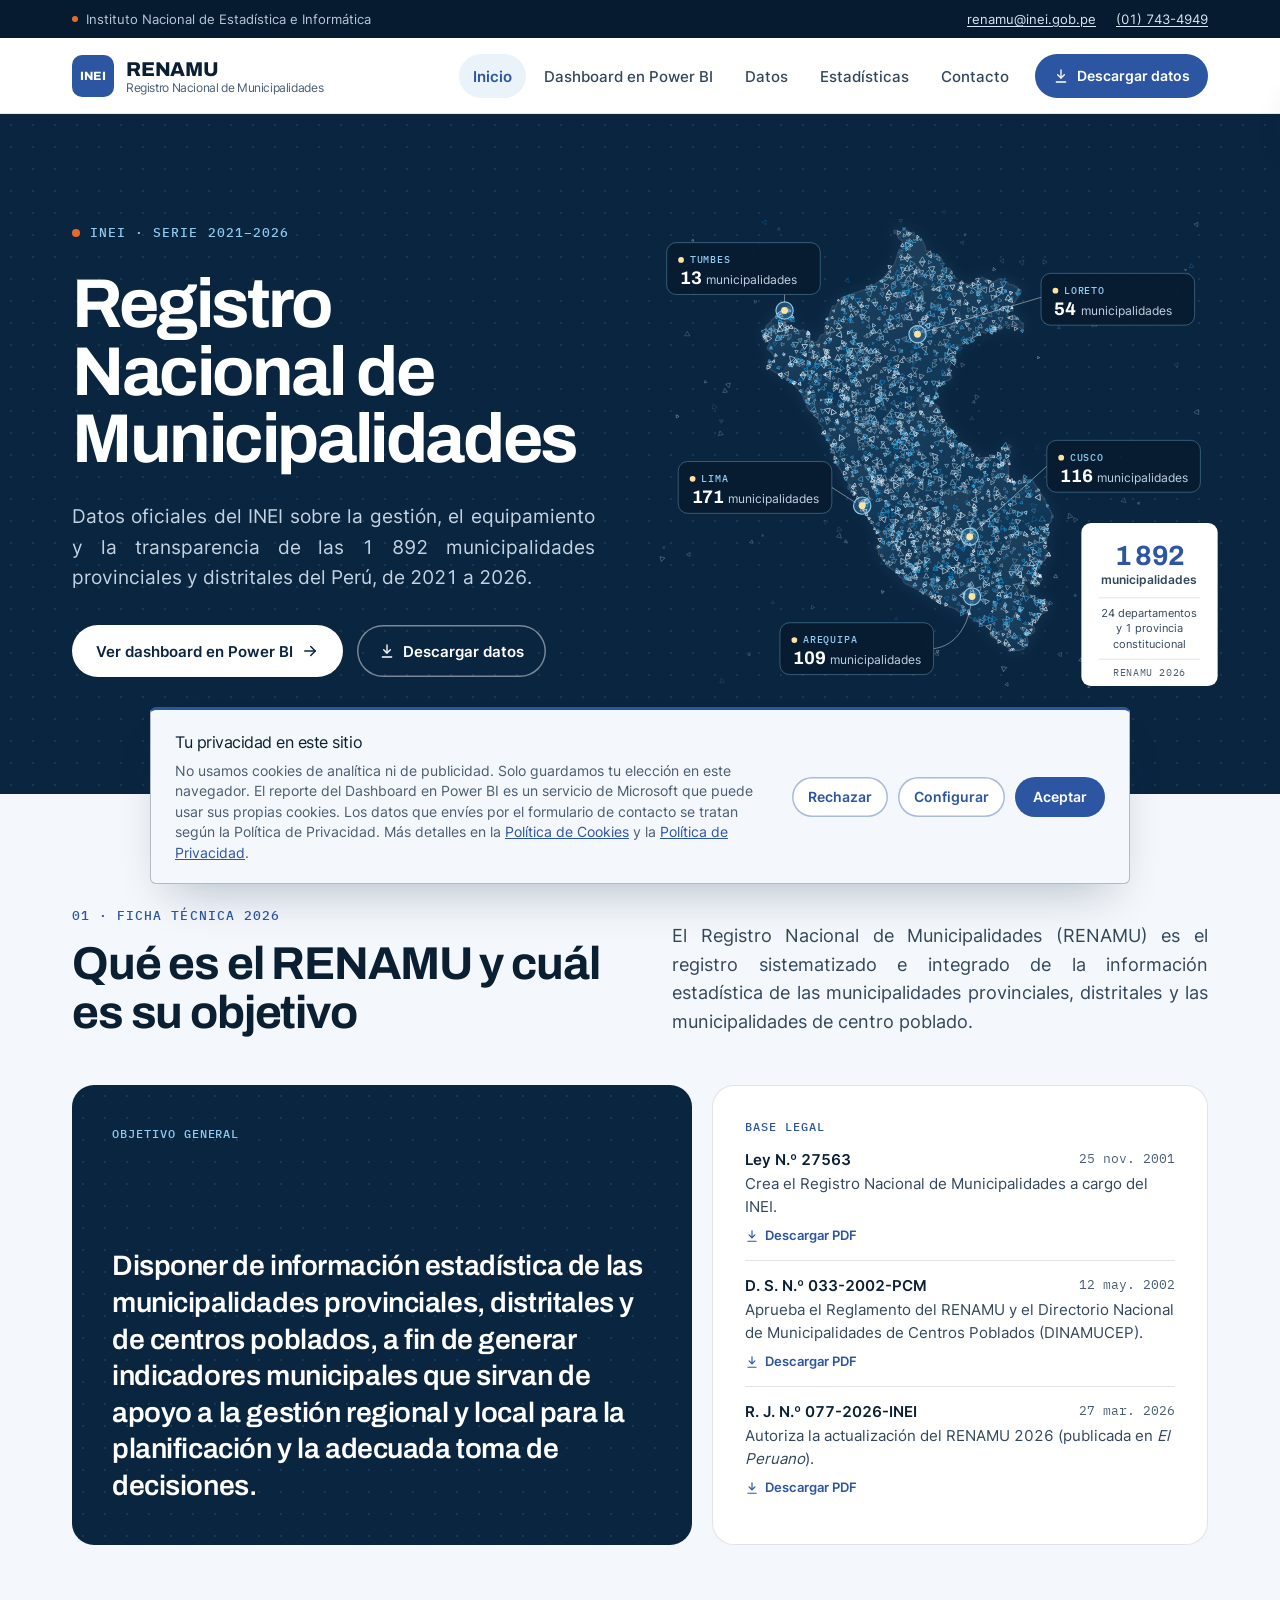
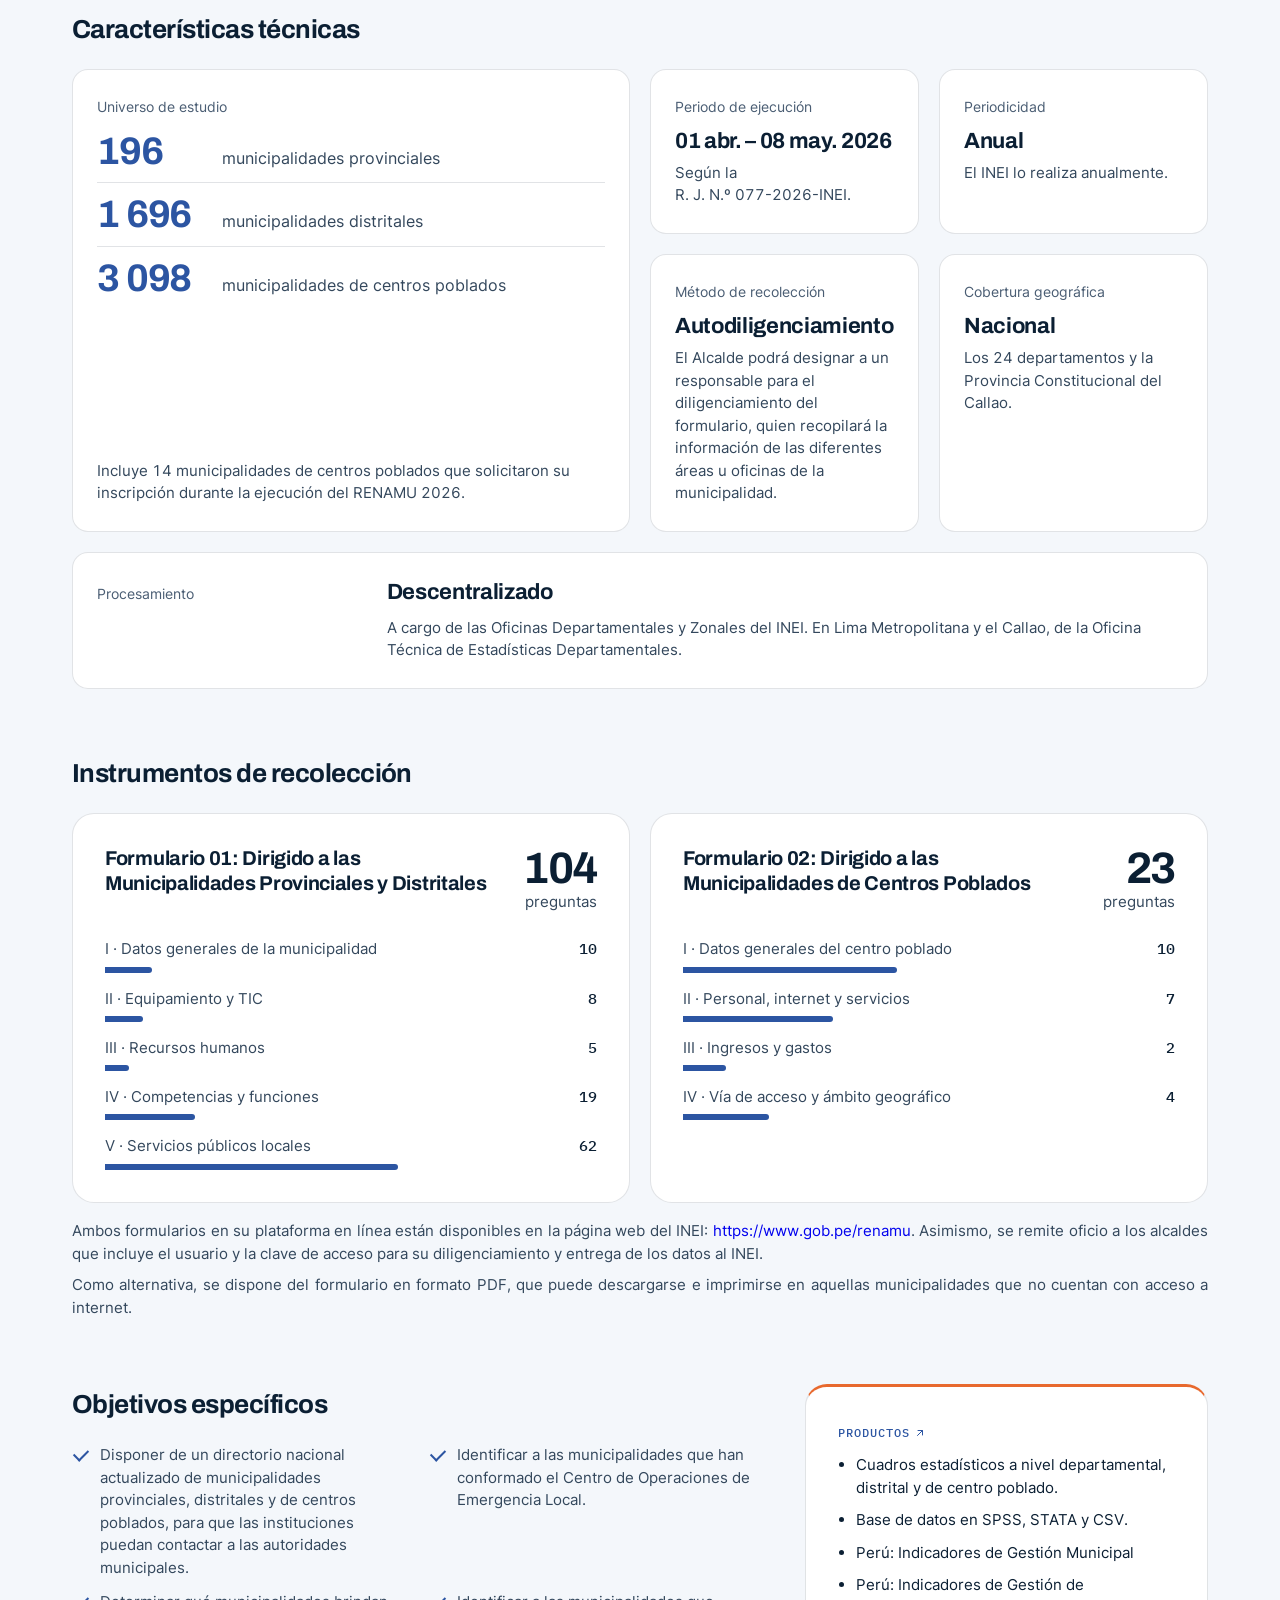
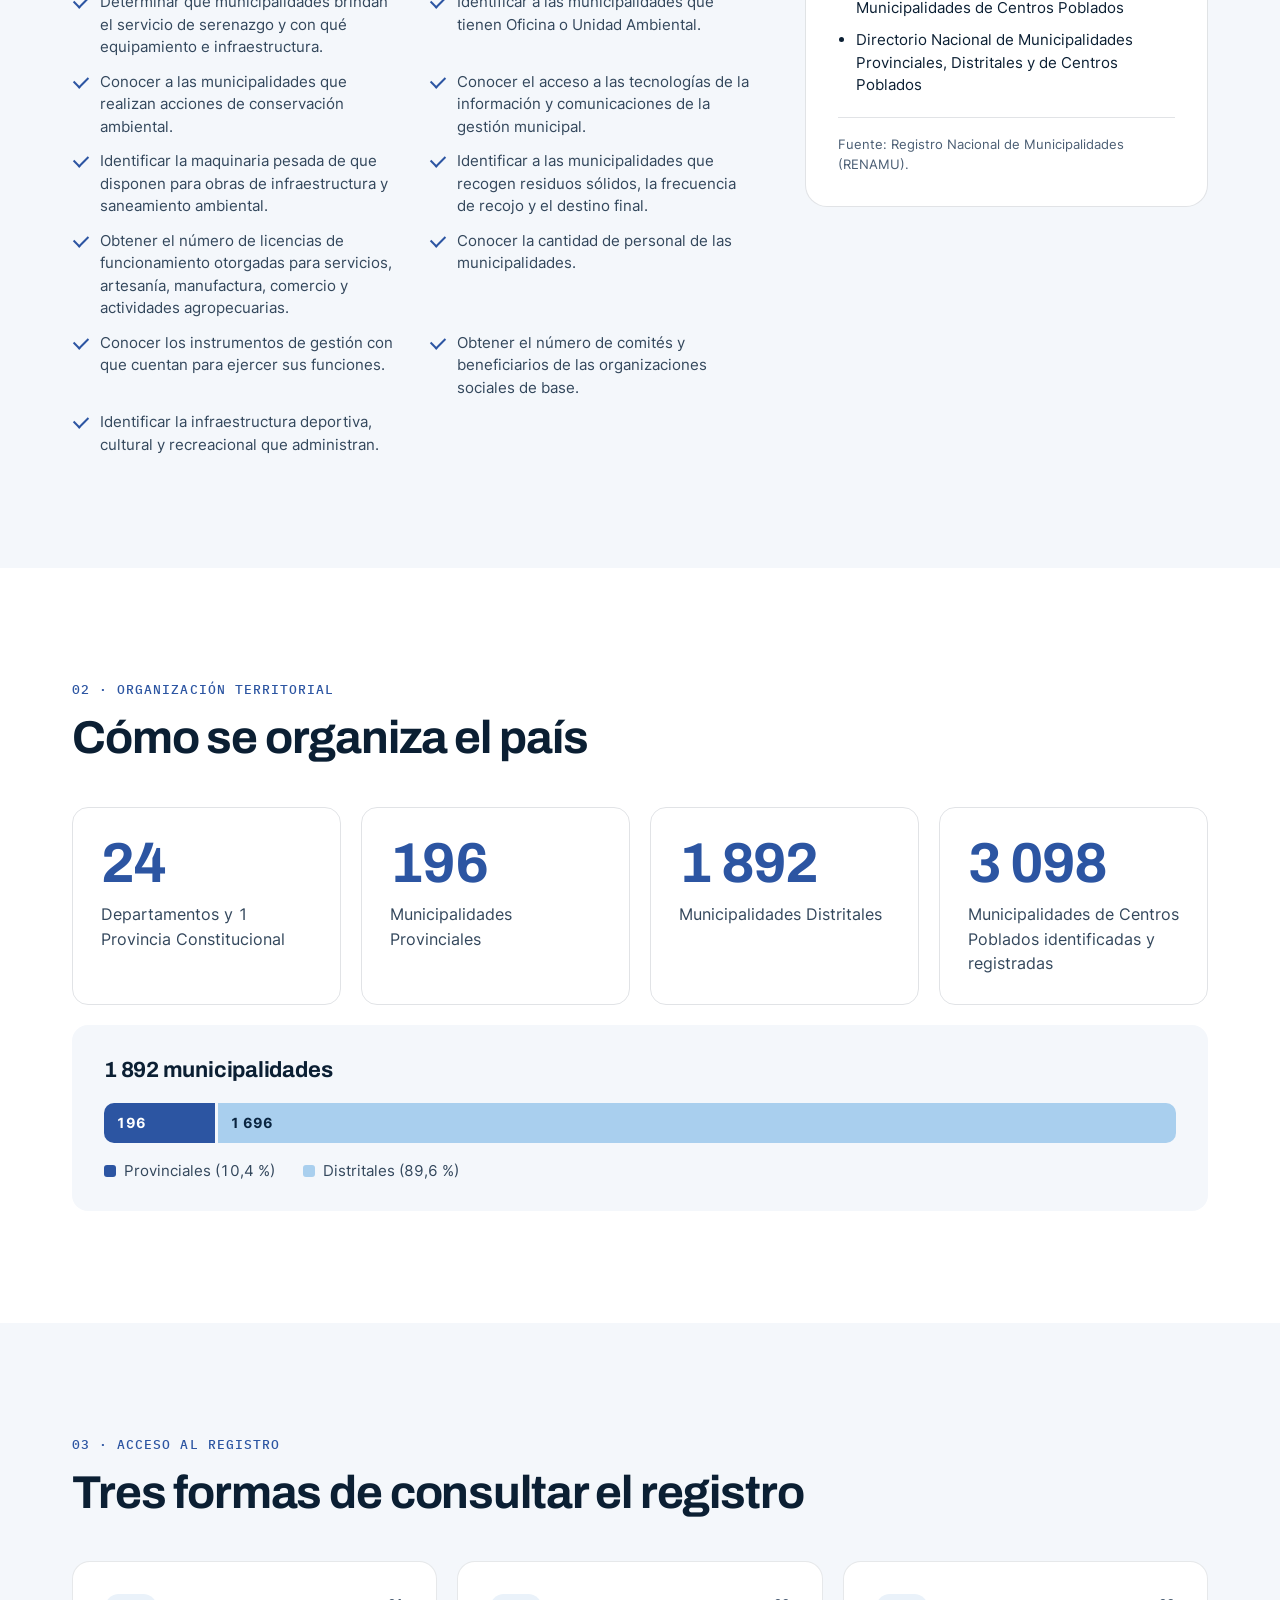
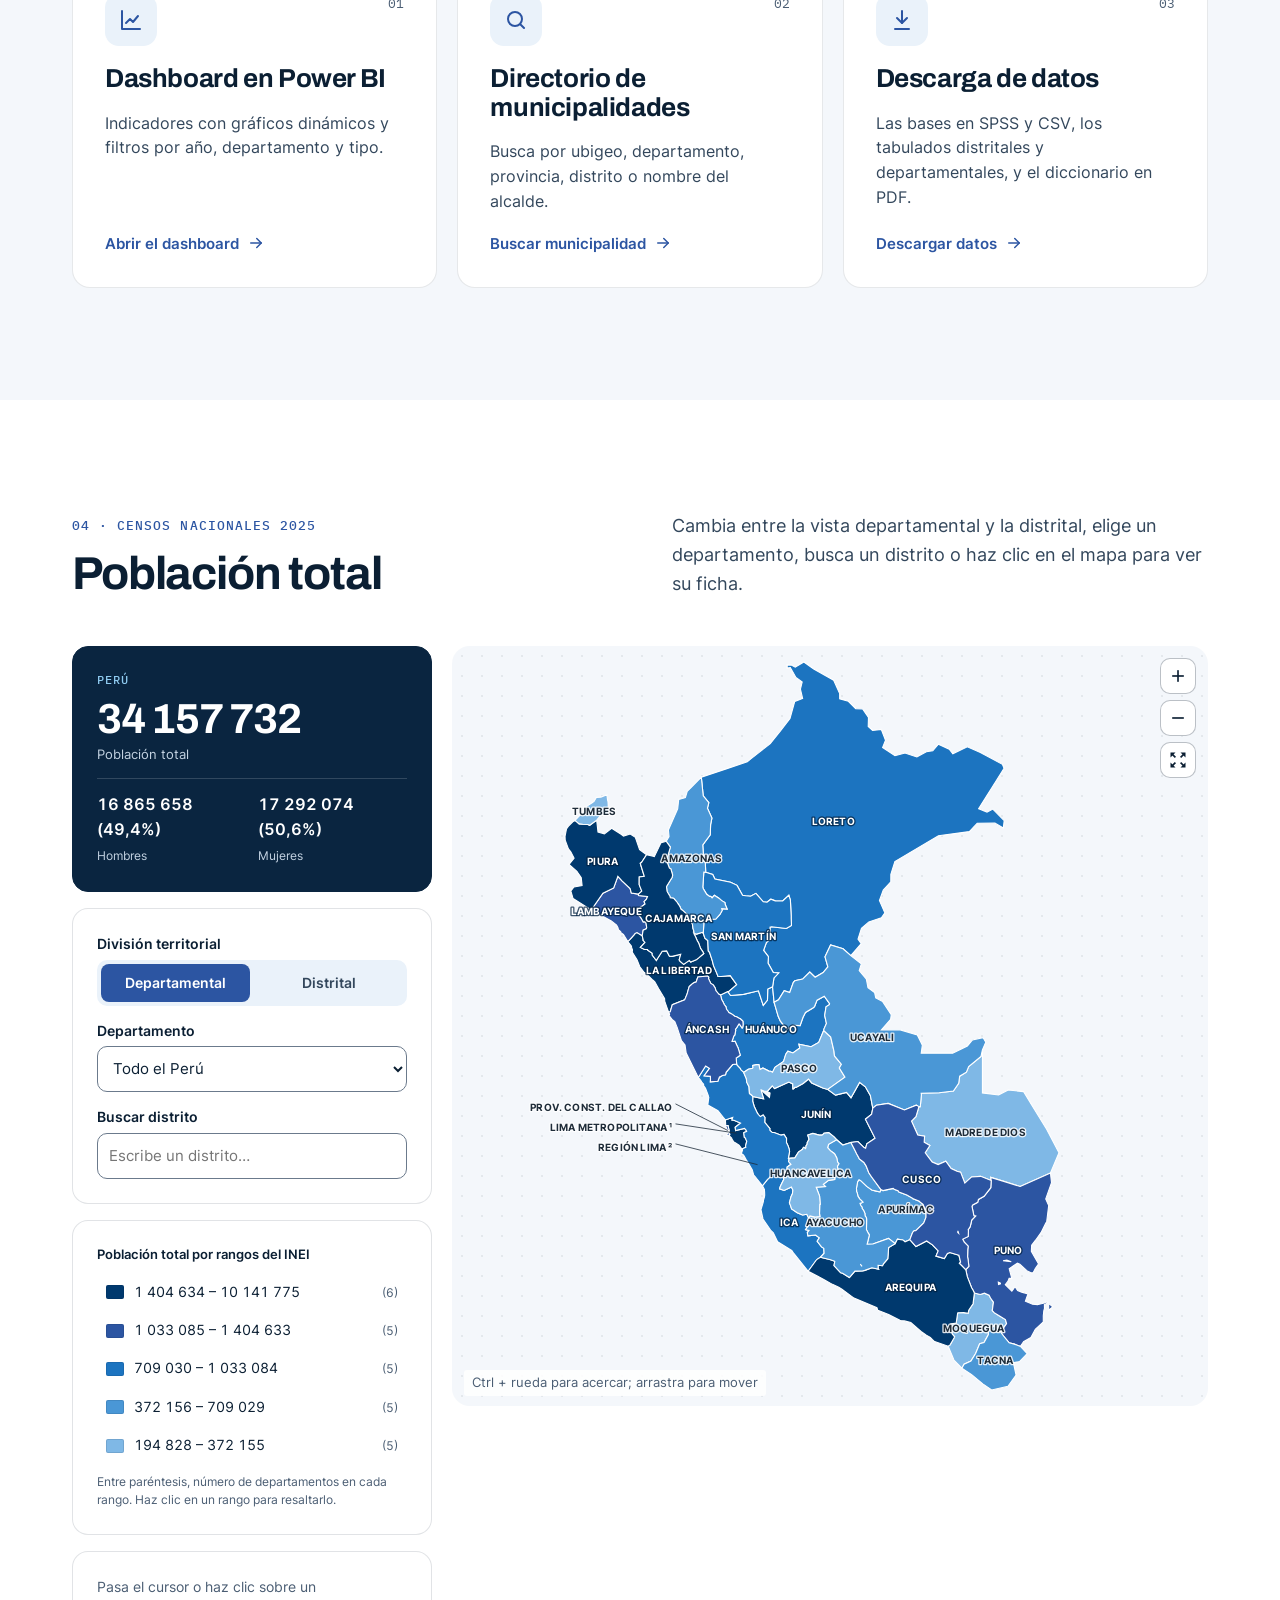
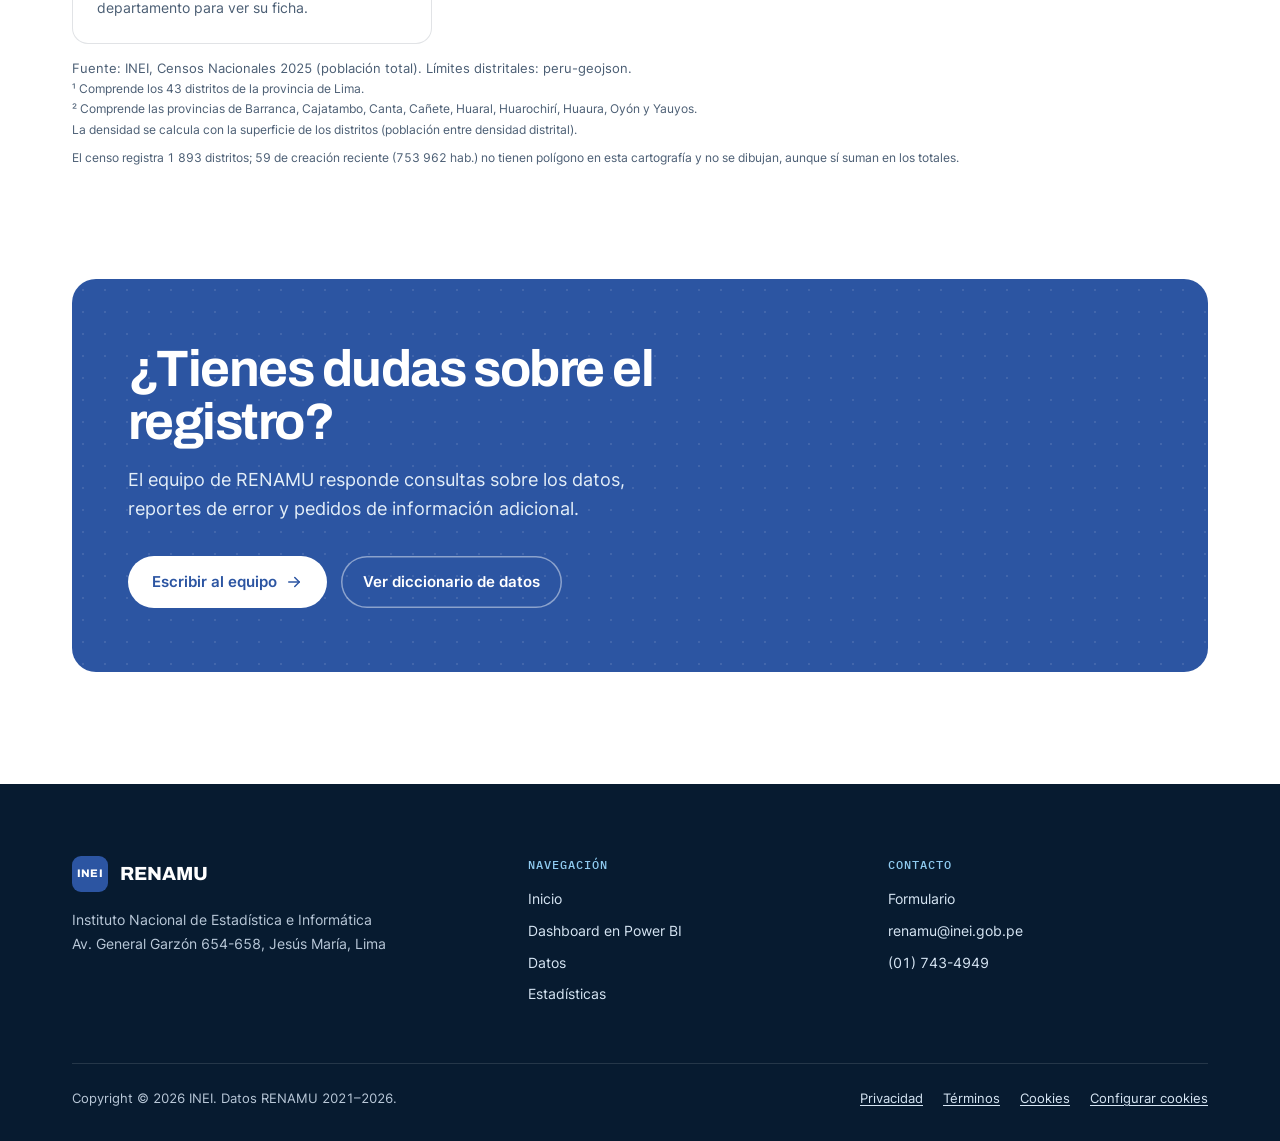
==== commit d442d205: "Mapa de población al estilo del tablero del INEI (Censos 2025) - Vista departamental por defecto con" ====
--- a/index.html
+++ b/index.html
@@ -397,9 +397,9 @@
             <div class="section-header">
                 <div>
                     <span class="section-label">04 · Censos Nacionales 2025</span>
-                    <h2 class="section-title">Población por distrito</h2>
-                </div>
-                <p class="section-subtitle">Elige un departamento, busca un distrito o haz clic en el mapa para ver su ficha.</p>
+                    <h2 class="section-title">Población total</h2>
+                </div>
+                <p class="section-subtitle">Cambia entre la vista departamental y la distrital, elige un departamento, busca un distrito o haz clic en el mapa para ver su ficha.</p>
             </div>
             <div class="pob-layout">
                 <aside class="pob-panel">
@@ -414,6 +414,13 @@
                     </div>
                     <div class="pob-box pob-ctl">
                         <div>
+                            <span class="pob-ctl-lbl" id="pobNivelLbl">División territorial</span>
+                            <div class="pob-seg" role="group" aria-labelledby="pobNivelLbl">
+                                <button type="button" data-nivel="dep" aria-pressed="true">Departamental</button>
+                                <button type="button" data-nivel="dist" aria-pressed="false">Distrital</button>
+                            </div>
+                        </div>
+                        <div>
                             <label for="pobDep">Departamento</label>
                             <select id="pobDep"><option value="">Todo el Perú</option></select>
                         </div>
@@ -426,12 +433,12 @@
                     <div class="pob-box">
                         <div class="pob-eyebrow">Población total por rangos del INEI</div>
                         <div class="pob-leyenda" id="pobLeyenda"></div>
-                        <p class="pob-nota">Entre paréntesis, número de distritos en el mapa. Haz clic en un rango para resaltarlo.</p>
+                        <p class="pob-nota" id="pobLeyNota"></p>
                     </div>
-                    <div class="pob-box pob-ficha" id="pobFicha"><p class="pob-vacio">Pasa el cursor o haz clic sobre un distrito para ver su ficha.</p></div>
+                    <div class="pob-box pob-ficha" id="pobFicha"></div>
                 </aside>
                 <div class="pob-mapa" id="pobMapa">
-                    <svg role="img" aria-label="Mapa de población por distrito del Perú"></svg>
+                    <svg role="img" aria-label="Mapa de población total del Perú por departamento y por distrito"></svg>
                     <div class="pob-zoom">
                         <button type="button" id="pobZin" aria-label="Acercar"><span class="material-icons" aria-hidden="true">add</span></button>
                         <button type="button" id="pobZout" aria-label="Alejar"><span class="material-icons" aria-hidden="true">remove</span></button>
@@ -442,6 +449,9 @@
                 </div>
             </div>
             <p class="filter-hint">Fuente: INEI, Censos Nacionales 2025 (población total). Límites distritales: peru-geojson.</p>
+            <p class="pob-nota pob-nota--pie">¹ Comprende los 43 distritos de la provincia de Lima.</p>
+            <p class="pob-nota pob-nota--pie">² Comprende las provincias de Barranca, Cajatambo, Canta, Cañete, Huaral, Huarochirí, Huaura, Oyón y Yauyos.</p>
+            <p class="pob-nota pob-nota--pie">La densidad se calcula con la superficie de los distritos (población entre densidad distrital).</p>
             <p class="pob-nota" id="pobGap"></p>
         </div>
     </section>
--- a/css/style.css
+++ b/css/style.css
@@ -2299,6 +2299,27 @@
 .pob-zoom button { border-radius: var(--radius-sm); background: var(--white); }
 .pob-tip { border-radius: 12px; }
 .pob-tip strong, .pob-tip-tot { font-family: var(--font-display); }
+
+/* Réplica del tablero del INEI (Censos 2025) */
+.pob-ctl-lbl { display: block; font-size: 0.875rem; font-weight: 600; color: var(--ink); margin-bottom: 5px; }
+.pob-seg { display: grid; grid-template-columns: 1fr 1fr; gap: 4px; padding: 4px; border-radius: var(--radius-sm); background: var(--chip); }
+.pob-seg button { min-height: 38px; border: 0; border-radius: calc(var(--radius-sm) - 2px); background: transparent; color: var(--ink-2); font: inherit; font-size: 0.875rem; font-weight: 600; cursor: pointer; transition: var(--transition); }
+.pob-seg button:hover { color: var(--brand); }
+.pob-seg button[aria-pressed="true"] { background: var(--brand); color: var(--white); }
+.pob-seg button:focus-visible { outline: 2px solid var(--brand); outline-offset: 2px; }
+.pob-d--dep { stroke-width: 1.1; }
+.pob-rot { pointer-events: none; transition: opacity 0.2s; }
+.pob-rot.out { opacity: 0.2; }
+.pob-rot text { font-family: var(--font-body); font-weight: 700; letter-spacing: 0.02em; fill: #1F2D3A; stroke: rgba(255, 255, 255, 0.85); paint-order: stroke; stroke-linejoin: round; }
+.pob-nota--pie { margin-top: 2px; }
+.pob-rot--claro text { fill: var(--white); stroke: rgba(0, 32, 64, 0.75); }
+.pob-rot line { stroke: #1F2D3A; stroke-width: 0.8; vector-effect: non-scaling-stroke; }
+.pob-tip { background: #1B2533; border: 1px solid #C9A227; }
+.pob-tip-tot { margin: 6px 0 4px; padding: 6px 10px; border: 0; border-radius: 6px; background: rgba(255, 209, 92, 0.12); color: #FFD15C; font-size: 1.35rem; font-weight: 700; }
+.pob-tip-tot small { display: block; font-size: 0.75rem; font-weight: 600; color: #FFD15C; }
+.pob-tip-sec { margin-top: 6px; padding-top: 6px; border-top: 1px solid rgba(255, 255, 255, 0.14); font-size: 0.75rem; font-weight: 600; color: var(--on-brand); }
+.pob-tip-h { color: #7FB8E6 !important; }
+.pob-tip-m { color: #6FD6A8 !important; }
 @media (max-width: 900px) {
     .pob-layout { grid-template-columns: 1fr; }
     .pob-mapa { min-height: 440px; }
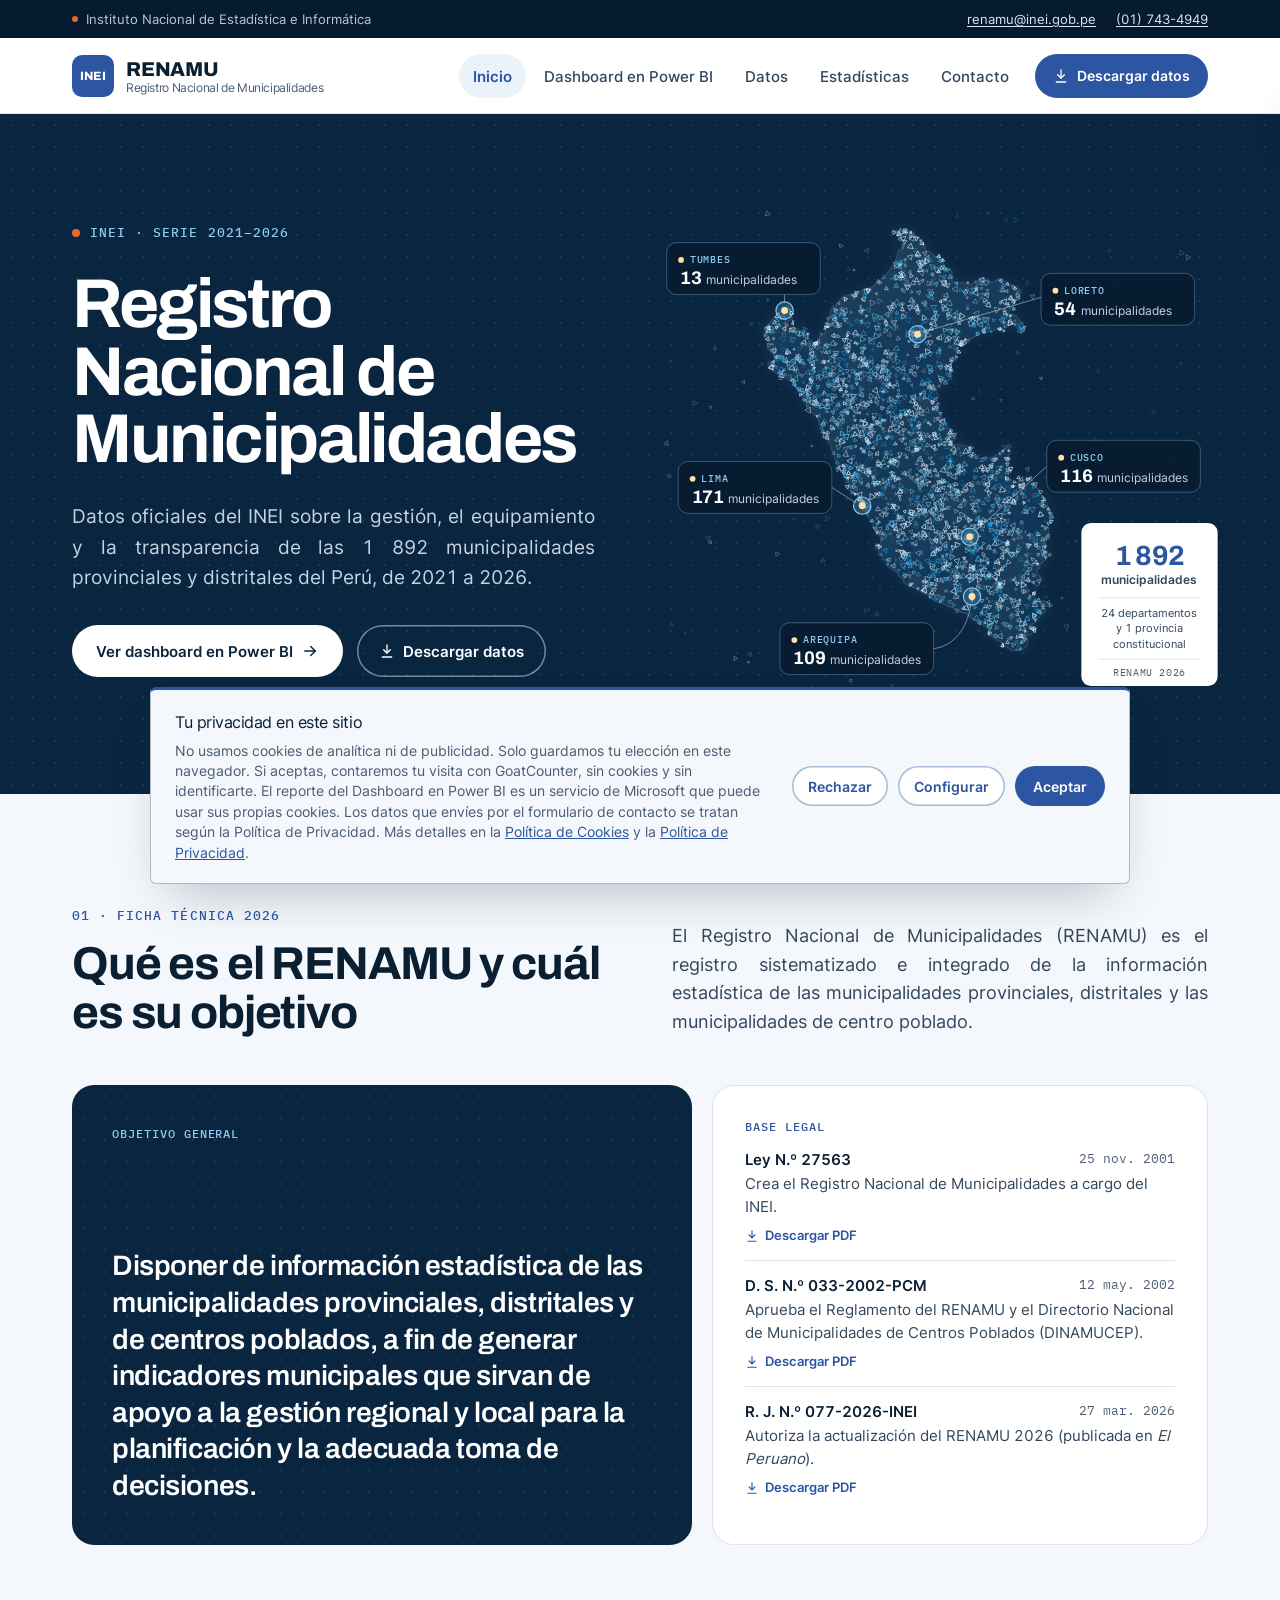
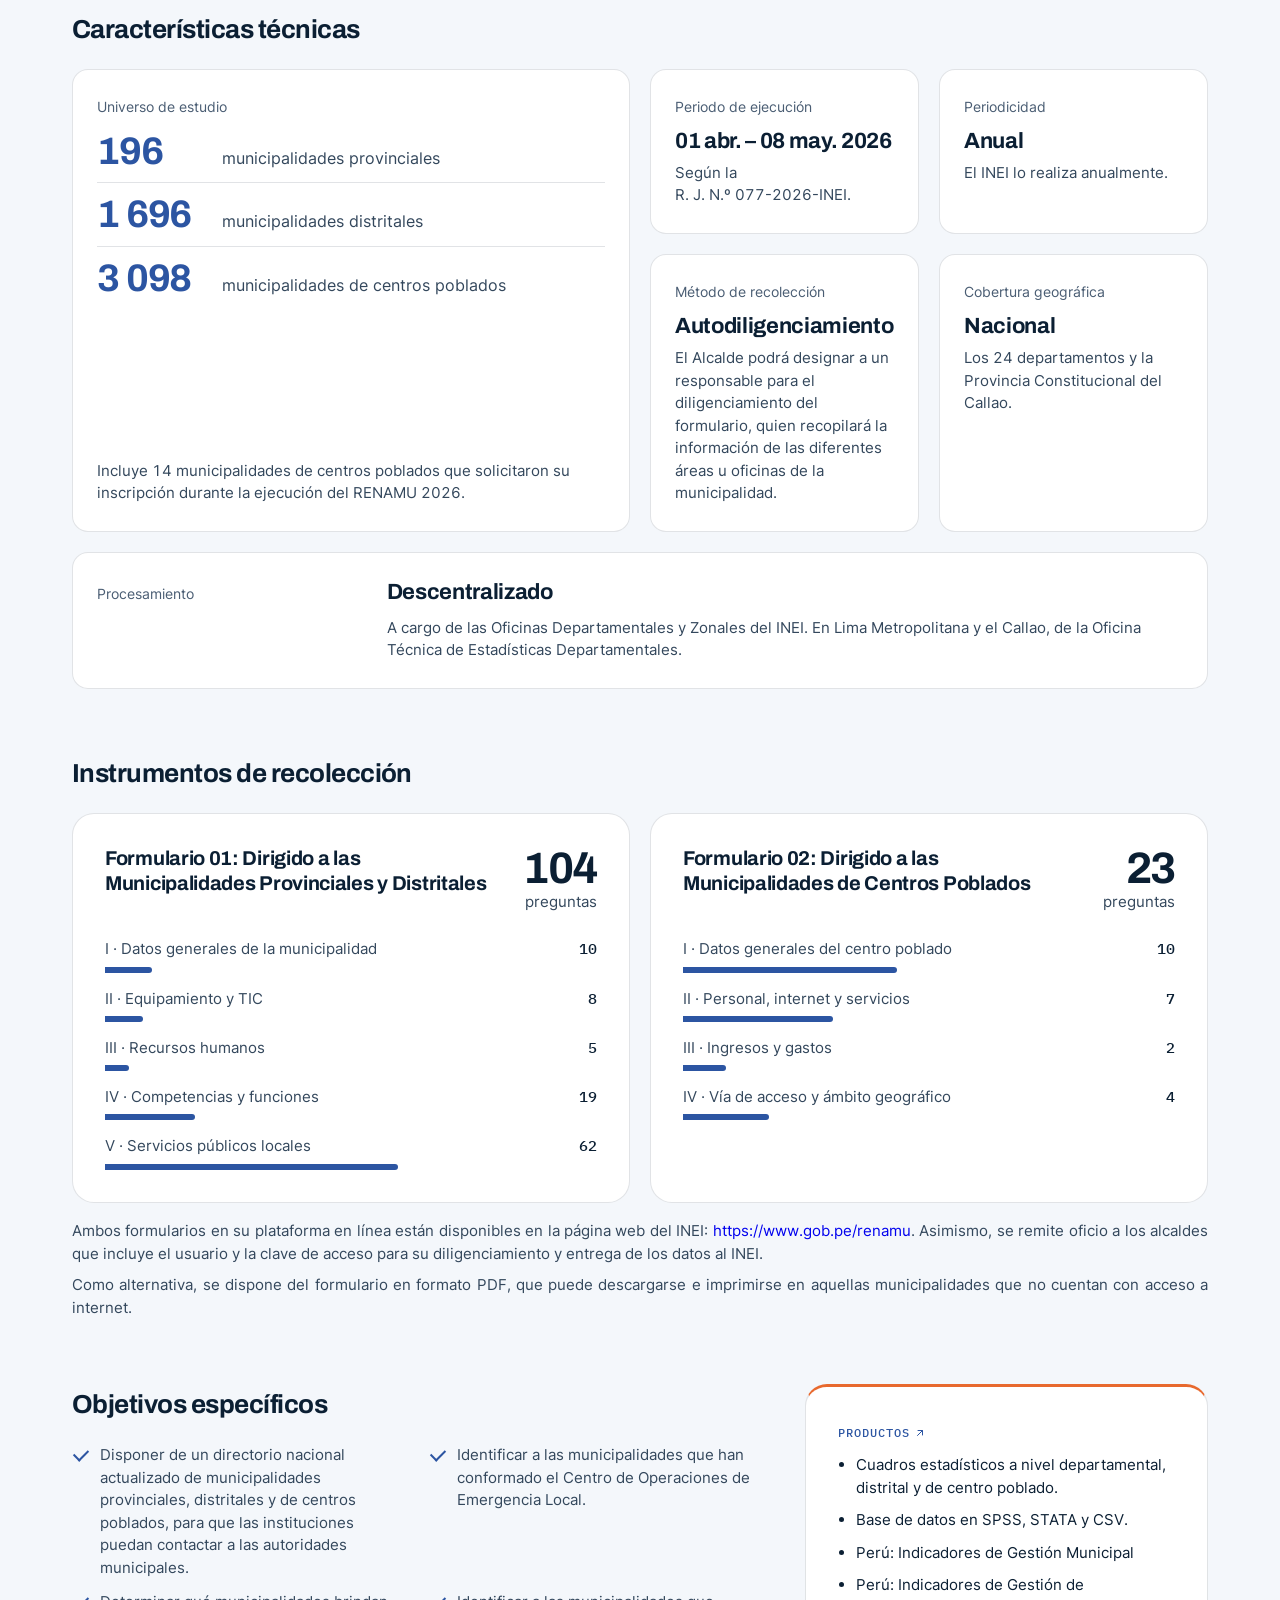
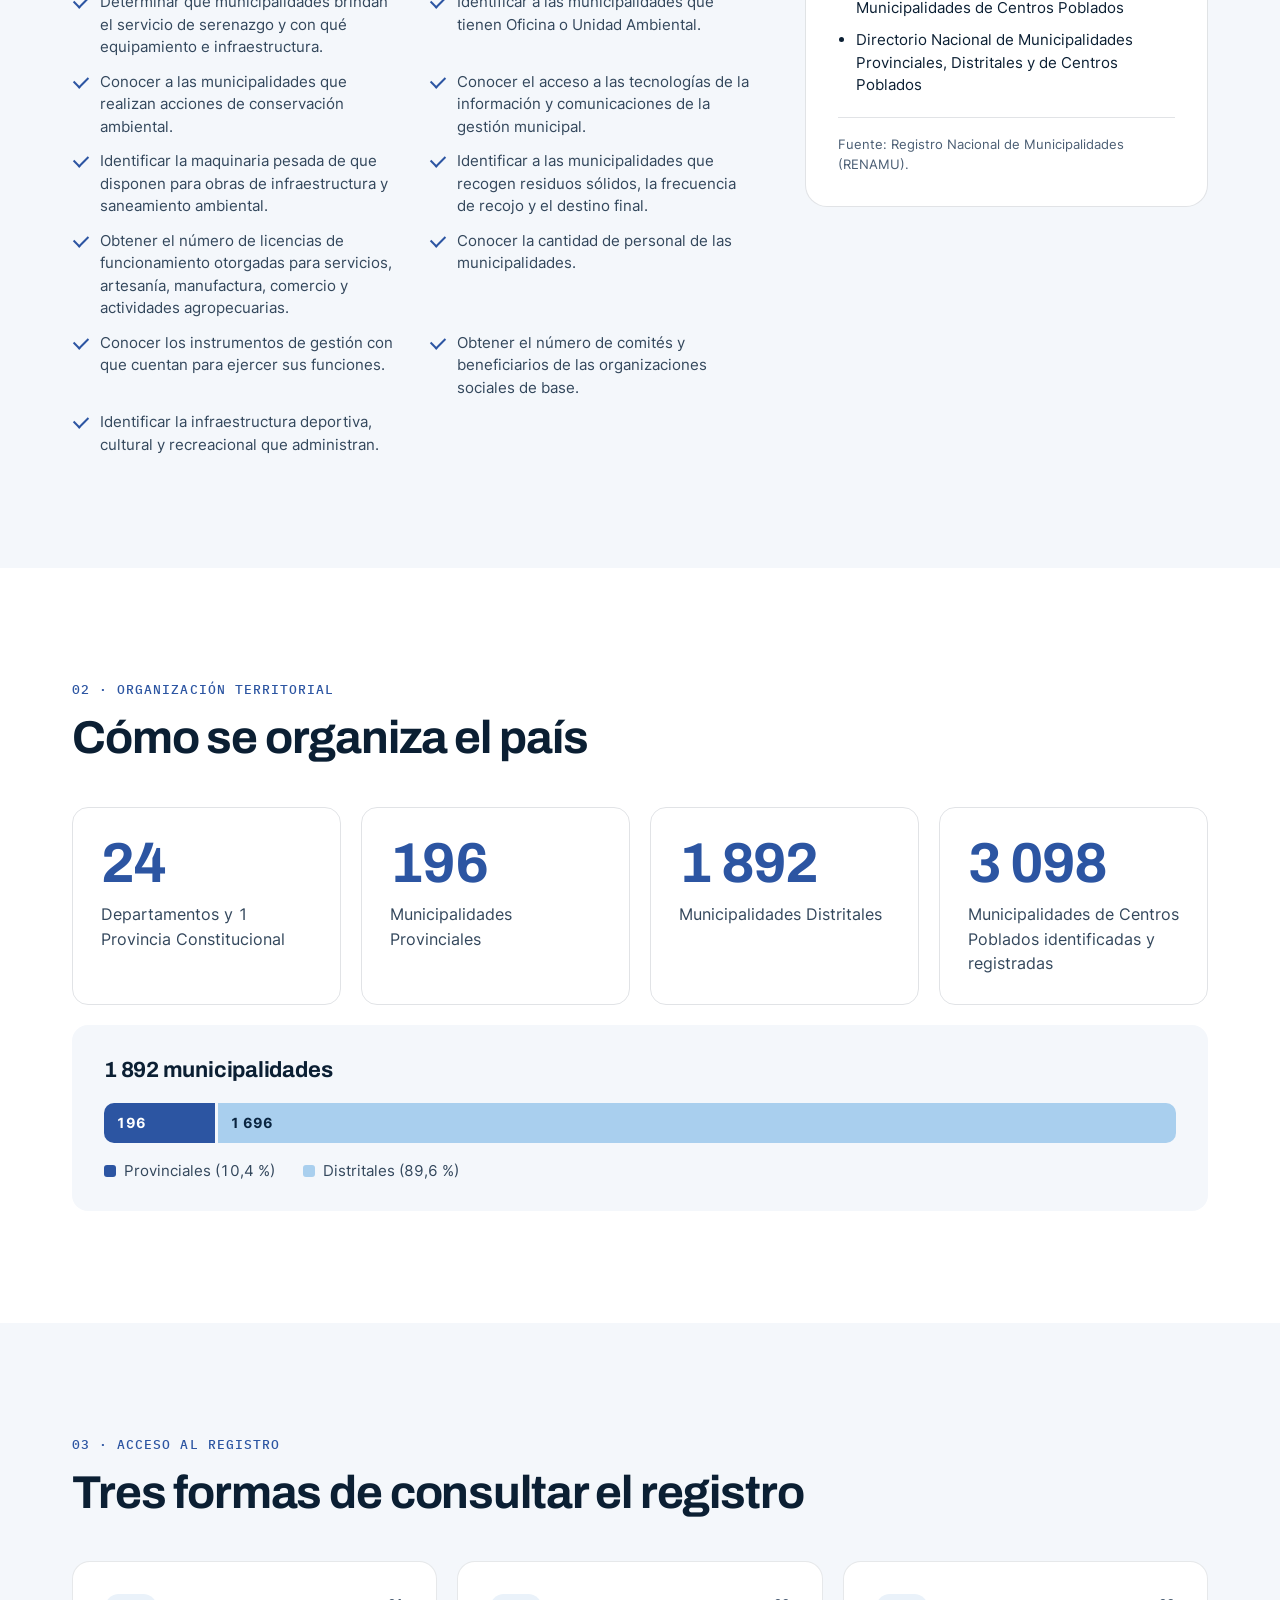
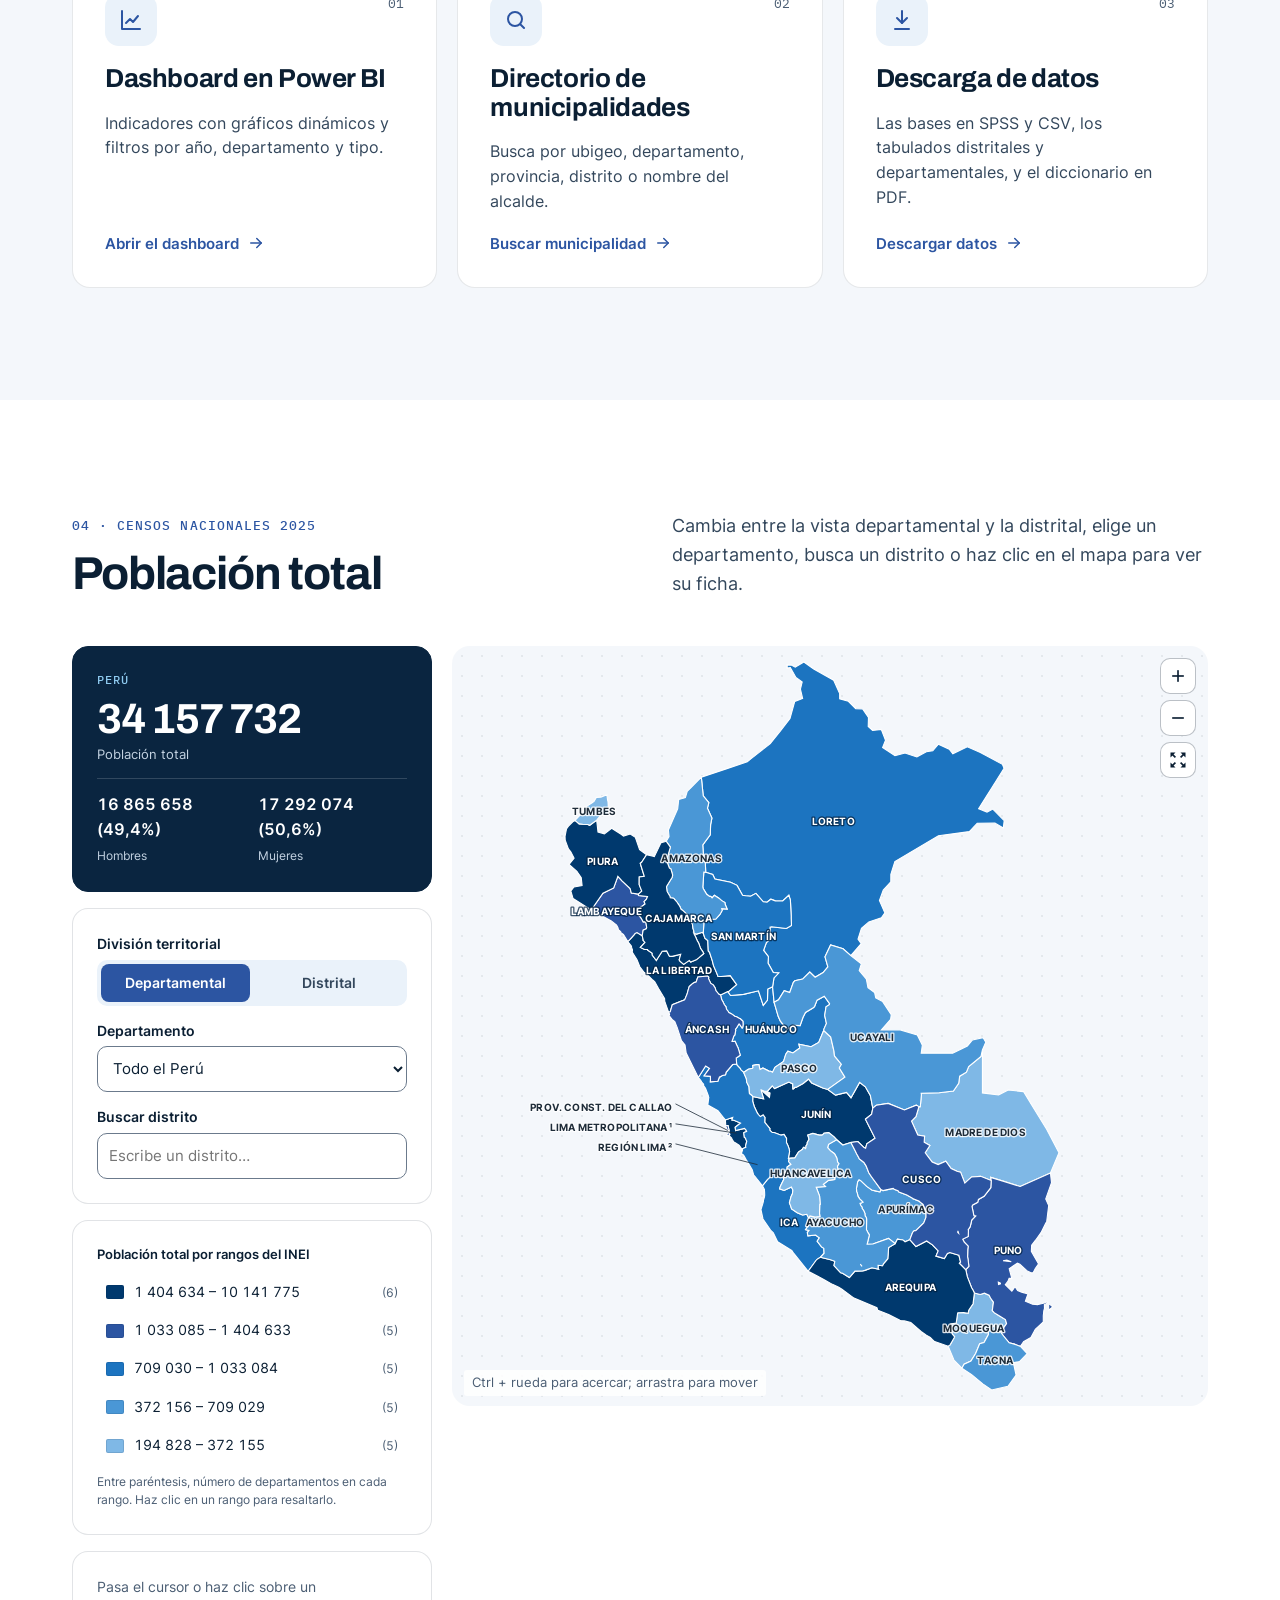
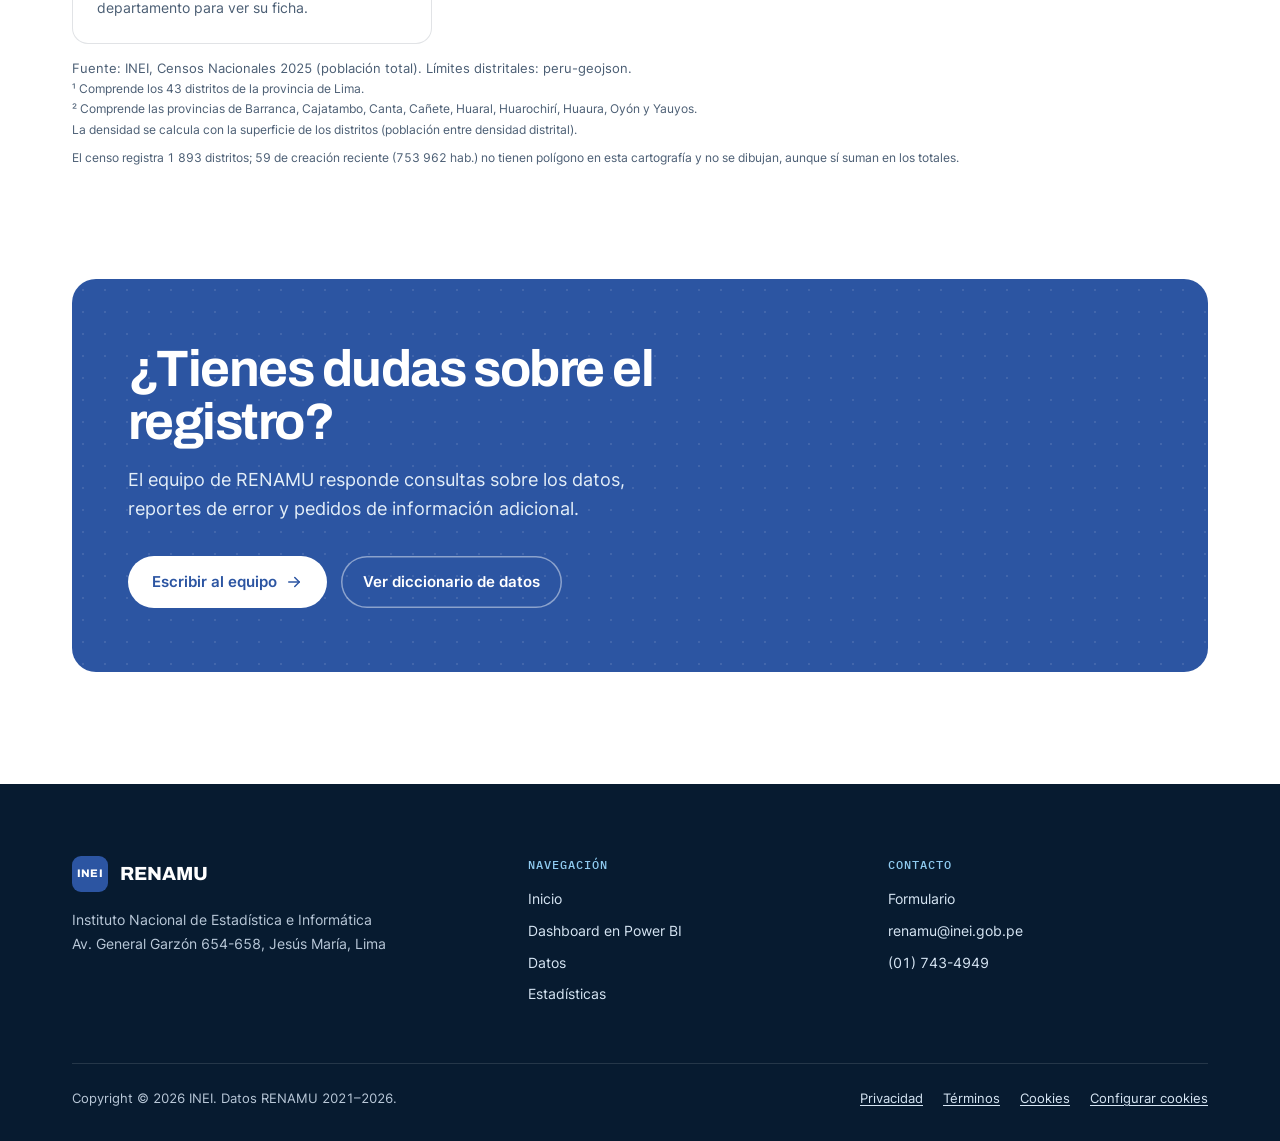
==== commit 749e2116: "Agrega contador de visitas GoatCounter con consentimiento - GoatCounter alojado en js/vendor y bloqu" ====
--- a/index.html
+++ b/index.html
@@ -1,9 +1,9 @@
-<!DOCTYPE html>
+    <!DOCTYPE html>
 <html lang="es">
 <head>
     <meta charset="UTF-8">
     <meta name="viewport" content="width=device-width, initial-scale=1.0">
-    <meta http-equiv="Content-Security-Policy" content="default-src 'self'; style-src 'self' 'unsafe-inline'; img-src 'self' data:; font-src 'self'; frame-src 'none'; object-src 'none'; base-uri 'self'; form-action 'self'; script-src 'self'; connect-src 'self'">
+    <meta http-equiv="Content-Security-Policy" content="default-src 'self'; style-src 'self' 'unsafe-inline'; img-src 'self' data: https://michellalex.goatcounter.com; font-src 'self'; frame-src 'none'; object-src 'none'; base-uri 'self'; form-action 'self'; script-src 'self'; connect-src 'self' https://michellalex.goatcounter.com">
     <meta name="referrer" content="strict-origin-when-cross-origin">
     <title>RENAMU 2021–2026 | INEI - Inicio</title>
     <meta name="description" content="Registro Nacional de Municipalidades (RENAMU) del INEI: 1 892 municipalidades del Perú con datos de gestión, equipamiento y transparencia, 2021–2026.">
@@ -519,6 +519,7 @@
         <span id="toastMessage"></span>
     </div>
 
+    <script type="text/plain" data-consent="analitica" data-src="js/vendor/goatcounter.js" data-goatcounter="https://michellalex.goatcounter.com/count"></script>
     <script src="js/consent.js"></script>
     <script src="js/main.js"></script>
     <script src="data/mapa-peru-paths.js" defer></script>
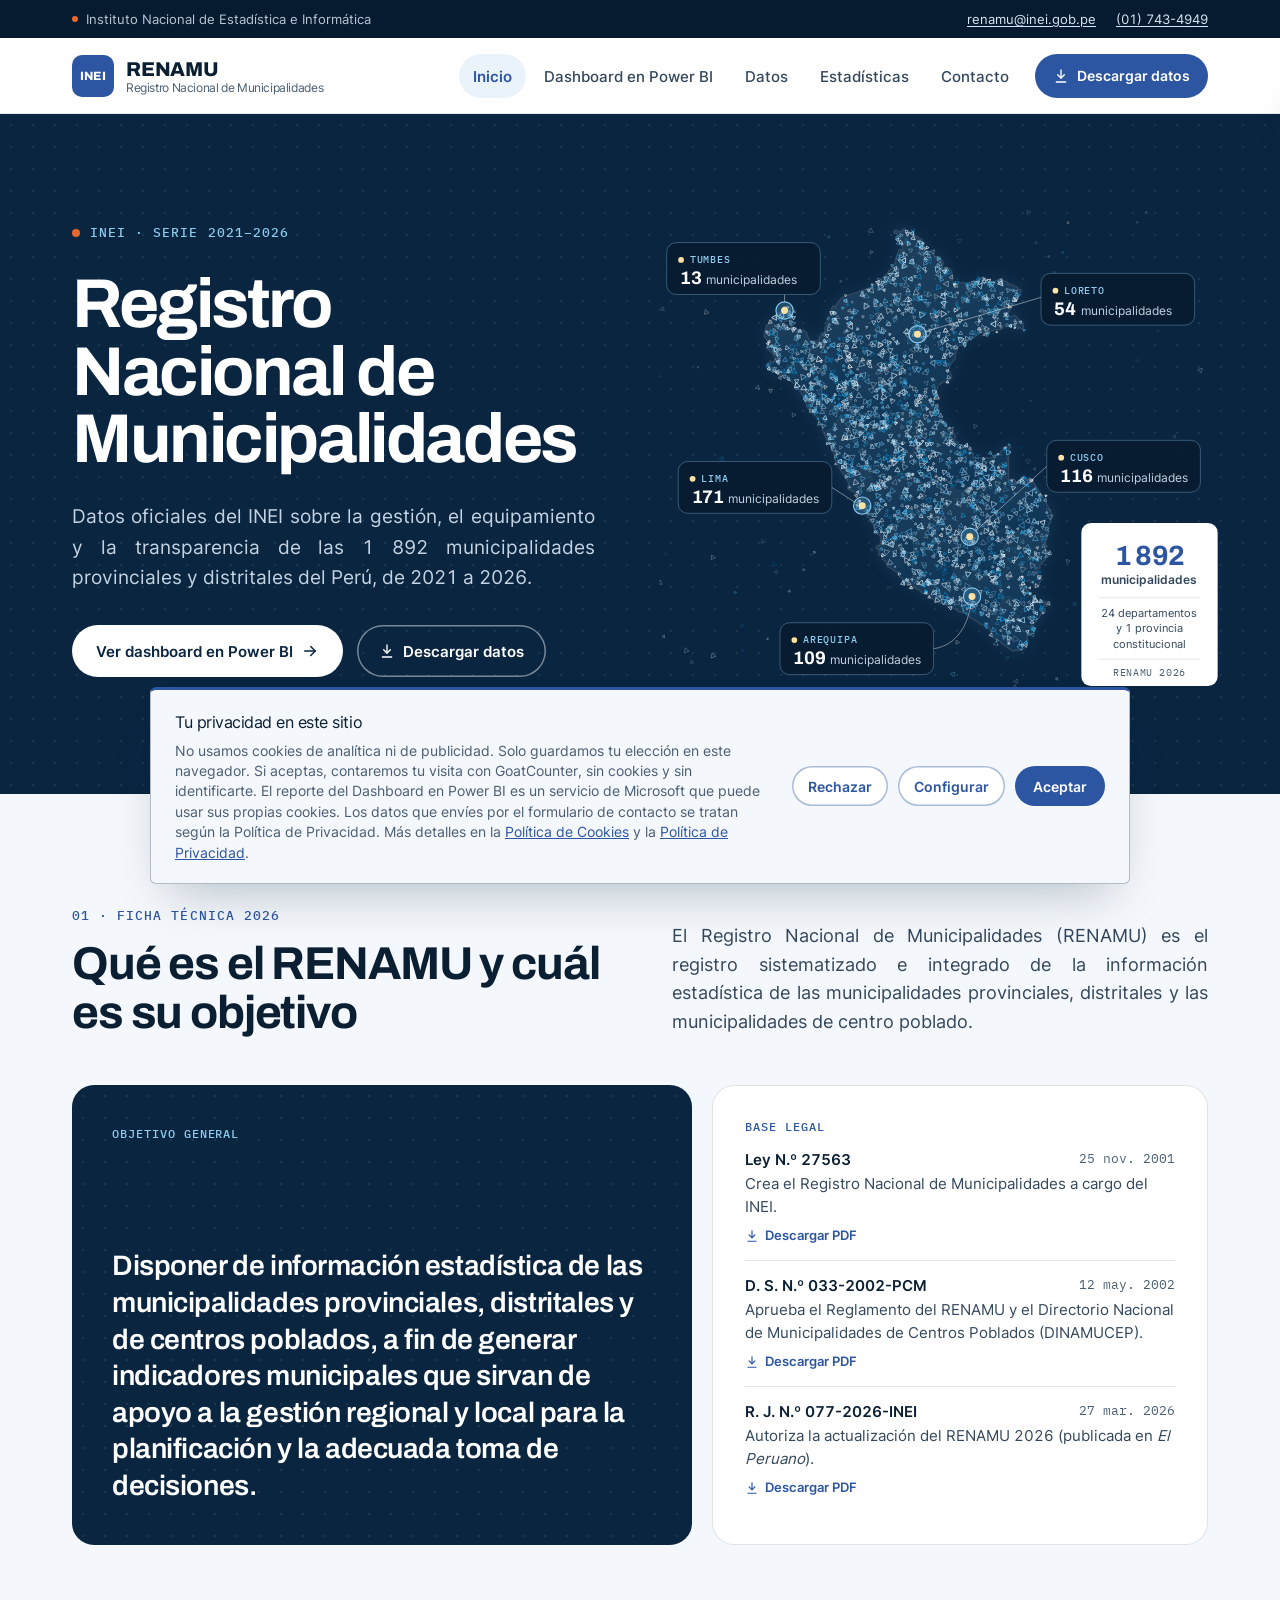
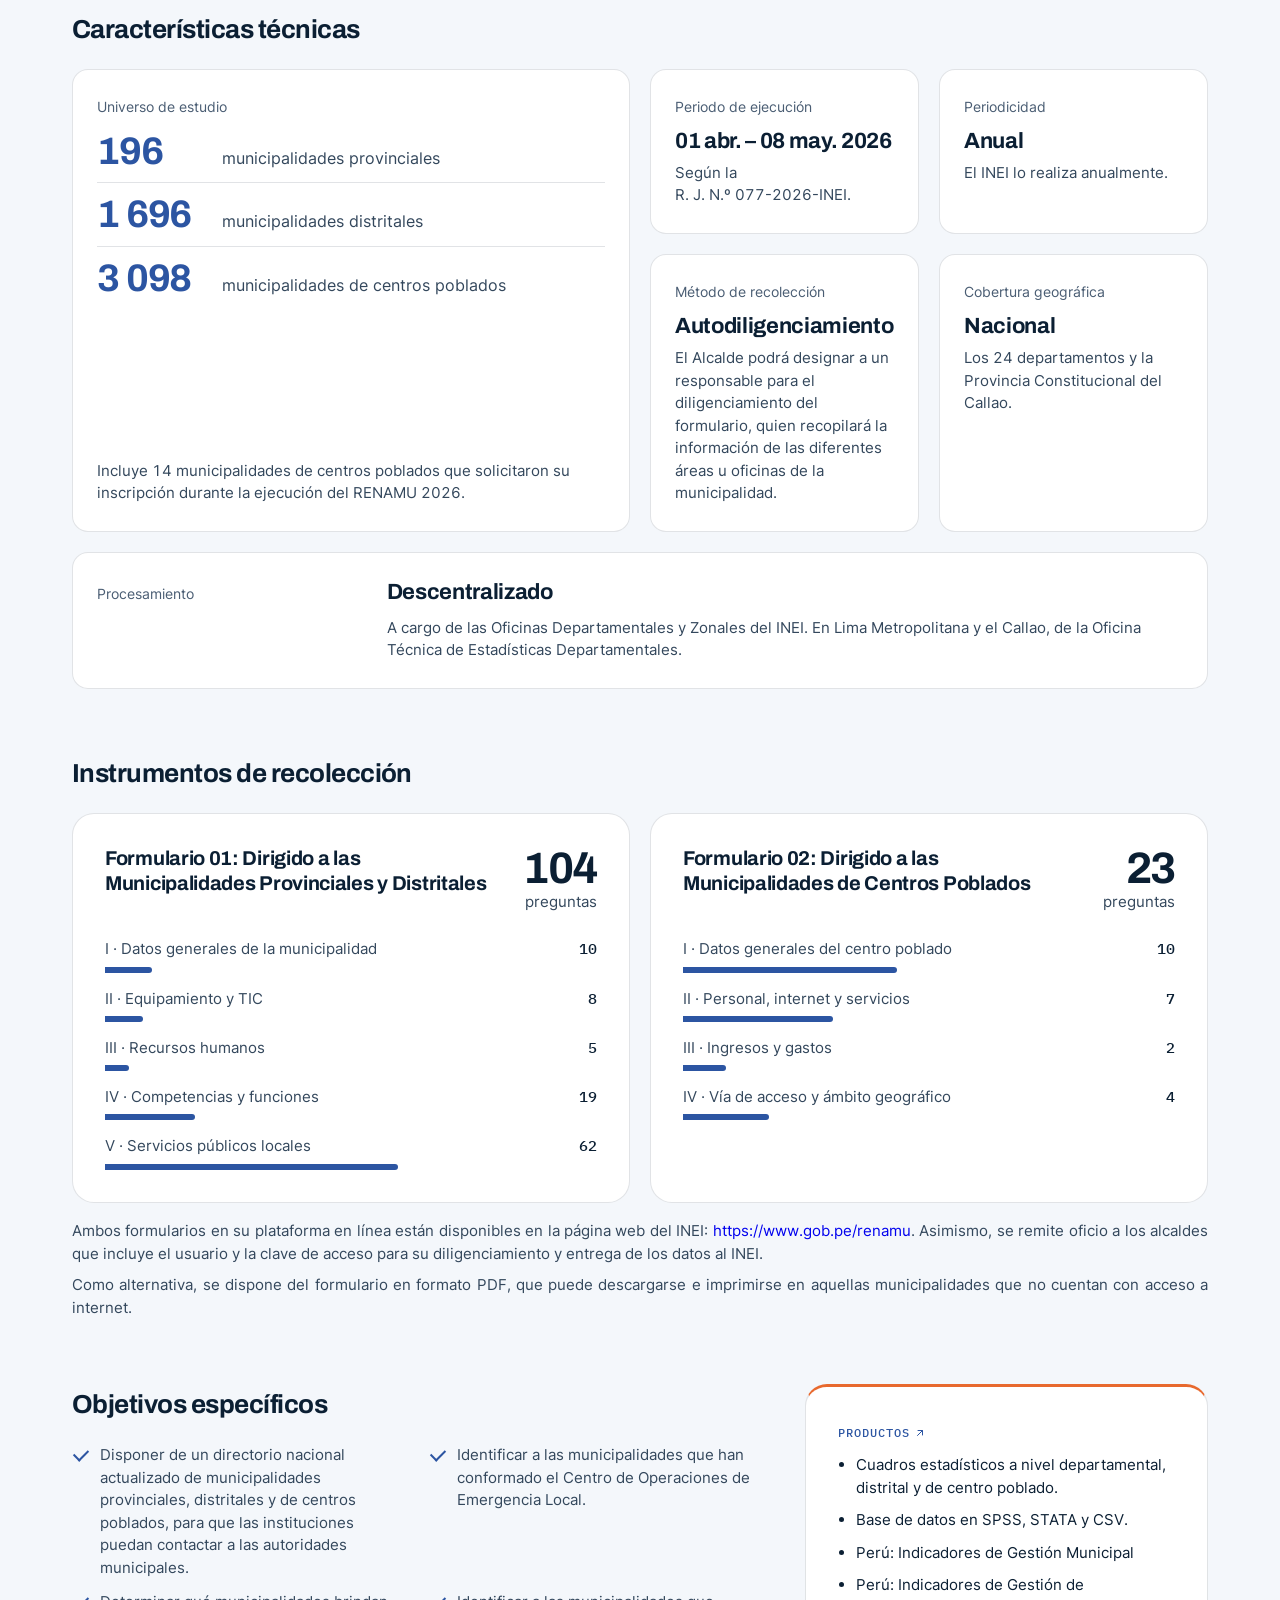
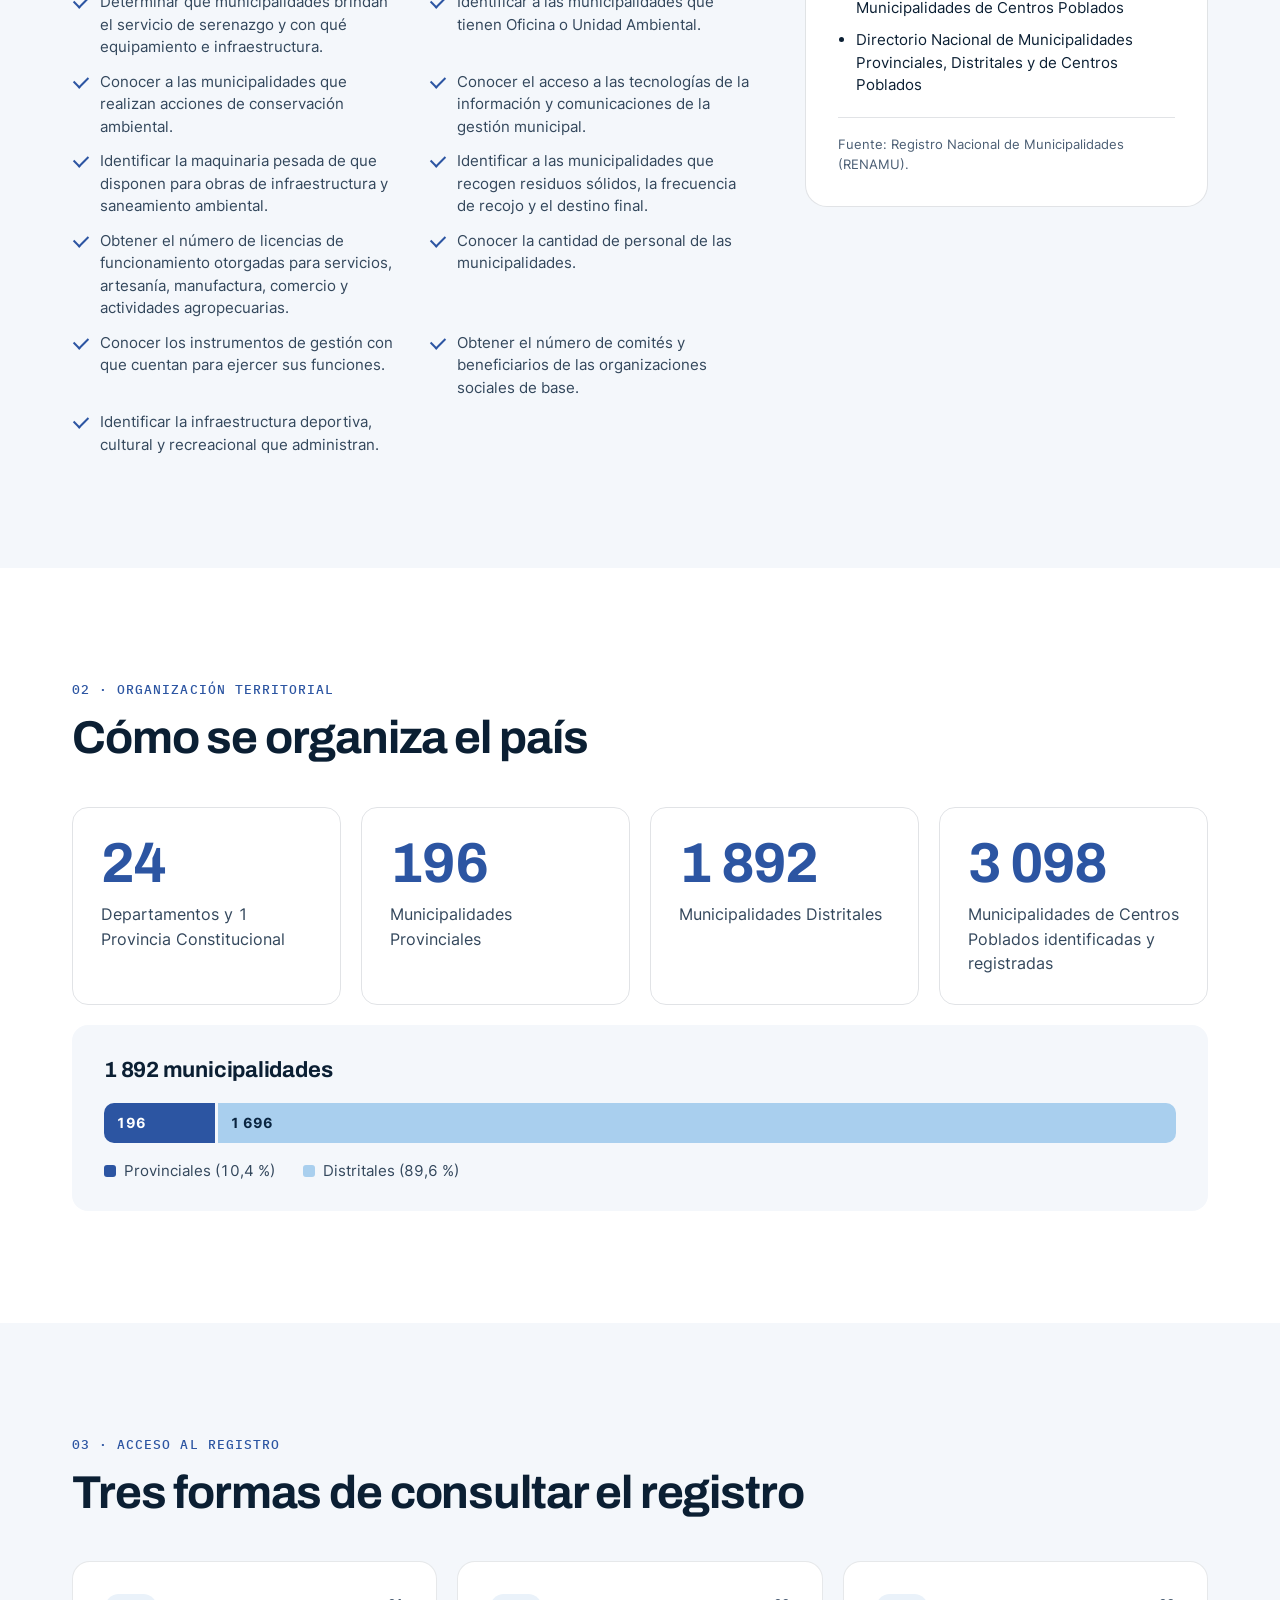
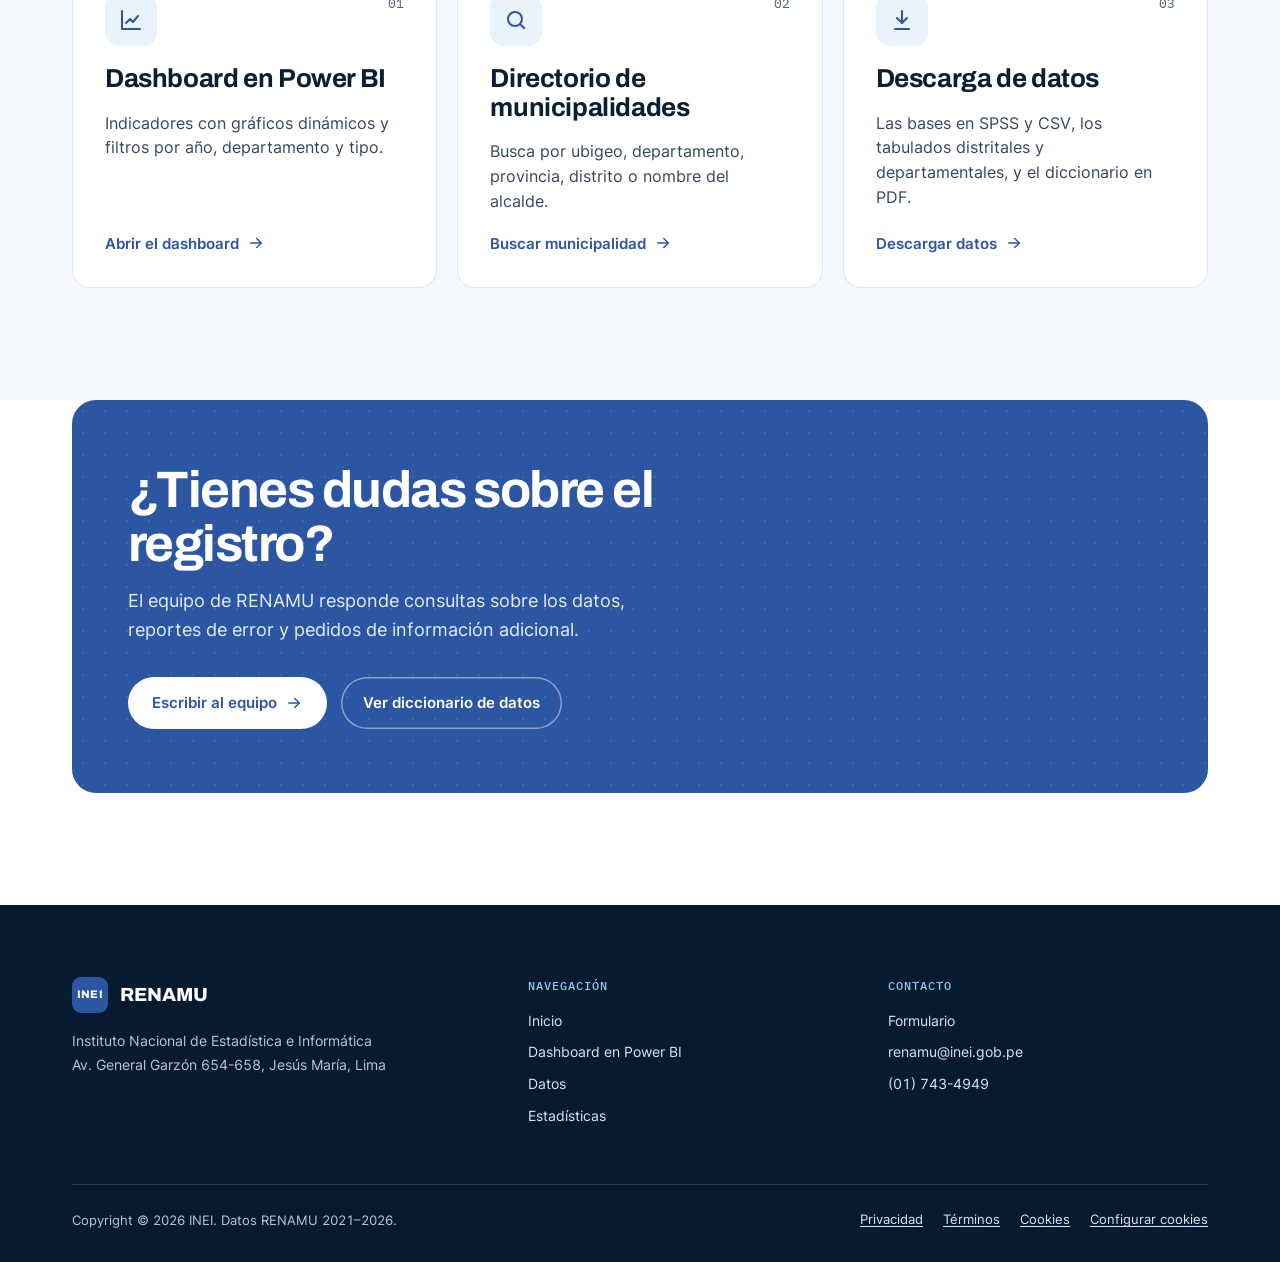
==== commit 27c2029e: "Directorio por año, columna Teléfono, botones de Datos y oculta mapa de población - Dashboard: desca" ====
--- a/index.html
+++ b/index.html
@@ -392,7 +392,8 @@
     </section>
 
     <!-- Población por distrito (Censos Nacionales 2025) -->
-    <section class="section" id="poblacion">
+    <!-- Oculta por ahora: quitar el atributo hidden para volver a mostrarla -->
+    <section class="section" id="poblacion" hidden>
         <div class="container">
             <div class="section-header">
                 <div>
--- a/css/style.css
+++ b/css/style.css
@@ -2086,6 +2086,18 @@
 .btn-ghost { min-height: 44px; padding: 0 14px; color: var(--ink-2); }
 .btn-ghost:hover { color: var(--brand); background: var(--chip); }
 .btn-block { width: 100%; }
+
+/* Datos: botones blancos que se ponen azules al pasar el mouse o al hacer clic */
+.download-card .btn-secondary:hover,
+.download-card .btn-secondary:active,
+.download-card .btn-secondary:focus-visible,
+.pdf-card .btn-secondary:hover,
+.pdf-card .btn-secondary:active,
+.pdf-card .btn-secondary:focus-visible {
+    background: var(--brand);
+    color: var(--white);
+    box-shadow: inset 0 0 0 1.5px var(--brand);
+}
 .btn svg { flex: none; }
 
 /* Sobre marino o azul: principal blanca, secundaria con borde blanco */
@@ -2682,6 +2694,7 @@
 /* Descargas: cuatro tarjetas (SPSS, CSV y tabulados) */
 .cards-grid--4 { grid-template-columns: repeat(2, minmax(0, 1fr)); }
 .tabulado-control[hidden] { display: none; }
+.btn[hidden] { display: none; }
 .tabulado-control { display: flex; flex-direction: column; gap: 6px; margin-bottom: 16px; }
 .tabulado-control label { font-size: 0.875rem; font-weight: 600; color: var(--ink); }
 .tabulado-control .filter-select { width: 100%; min-height: 42px; }
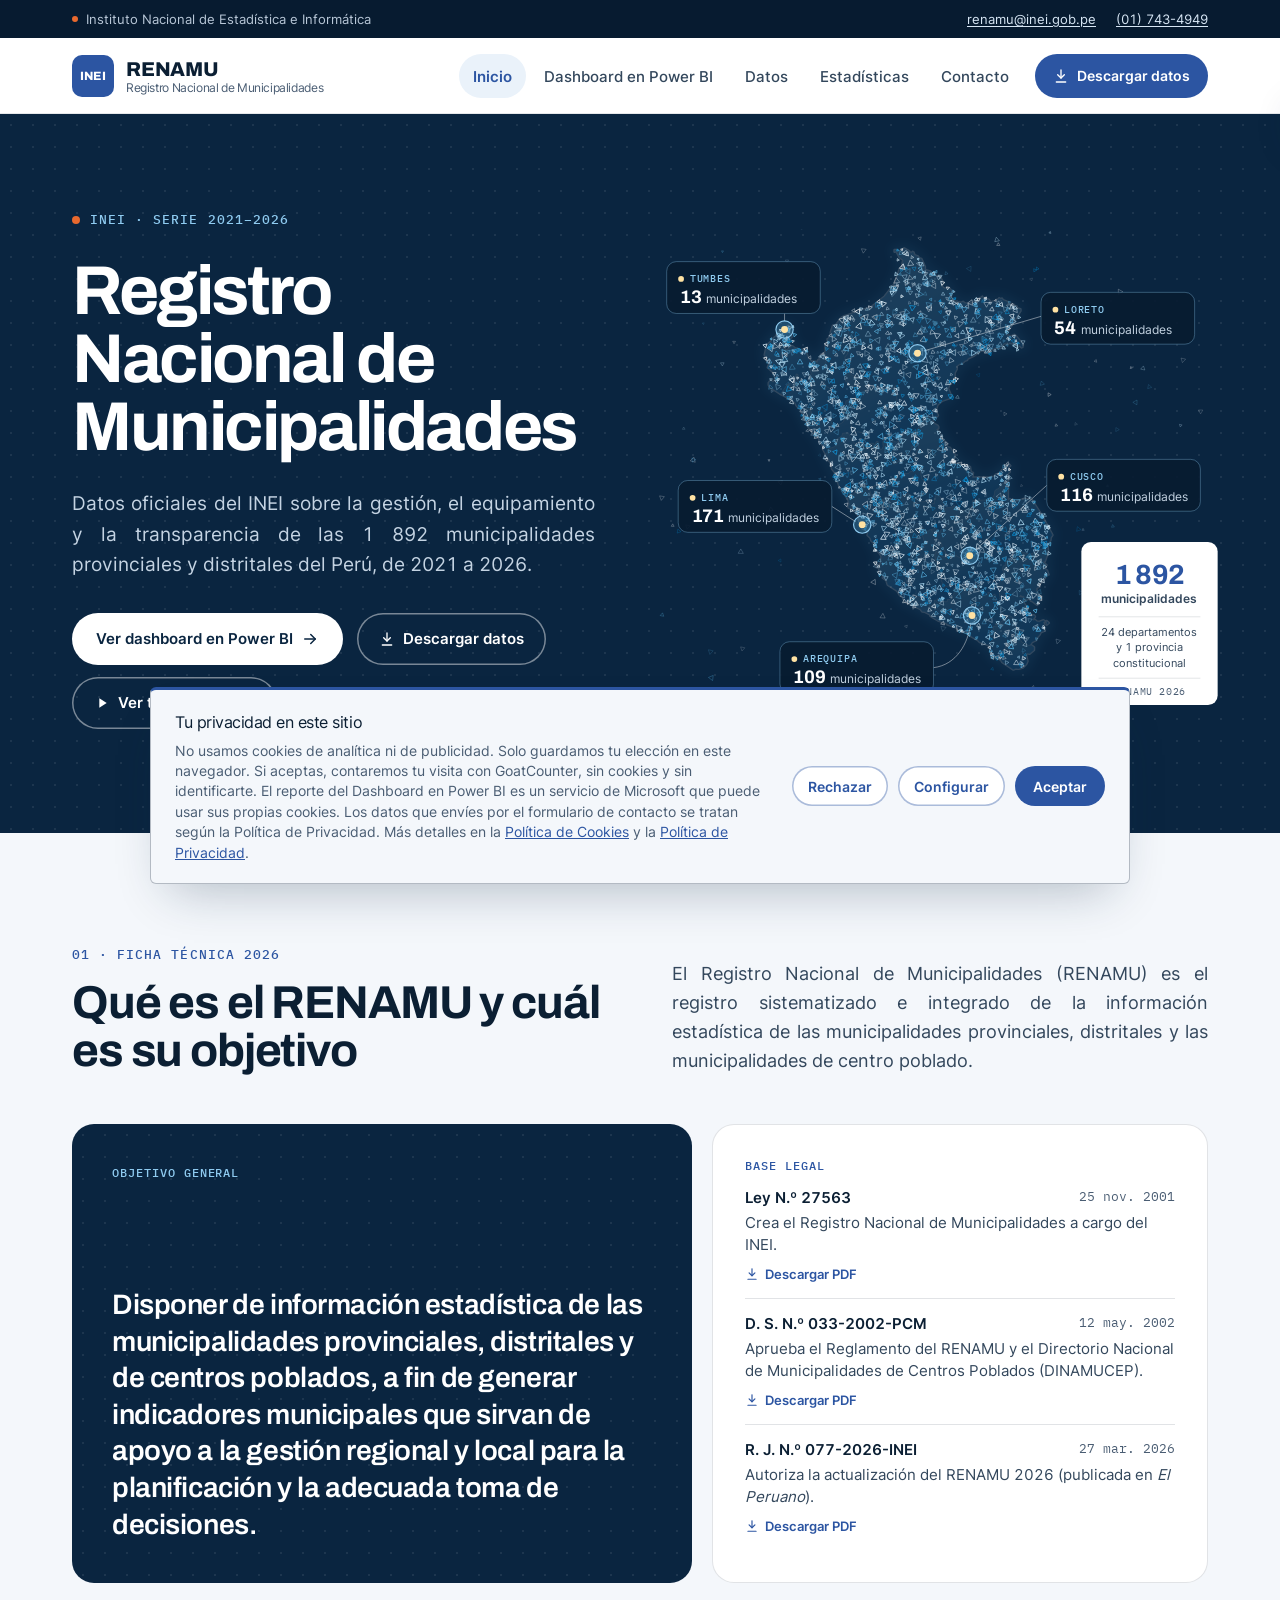
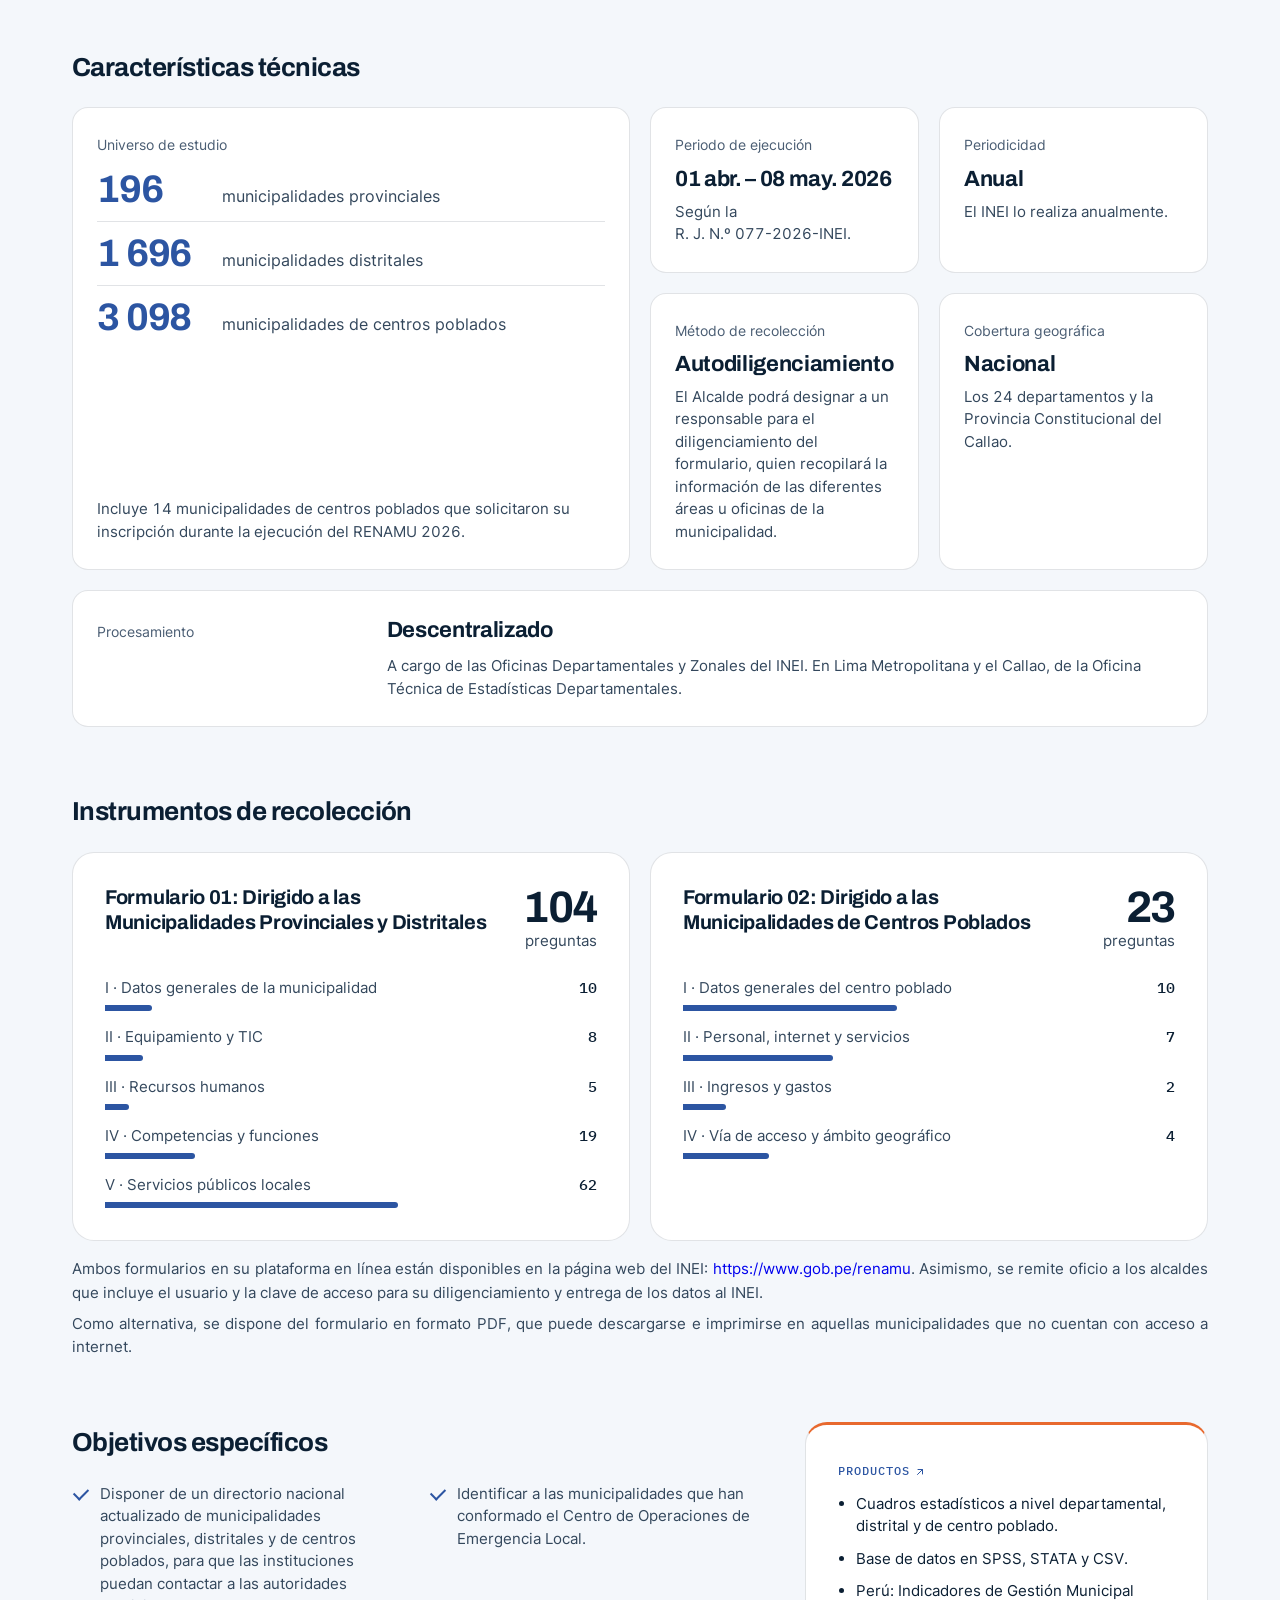
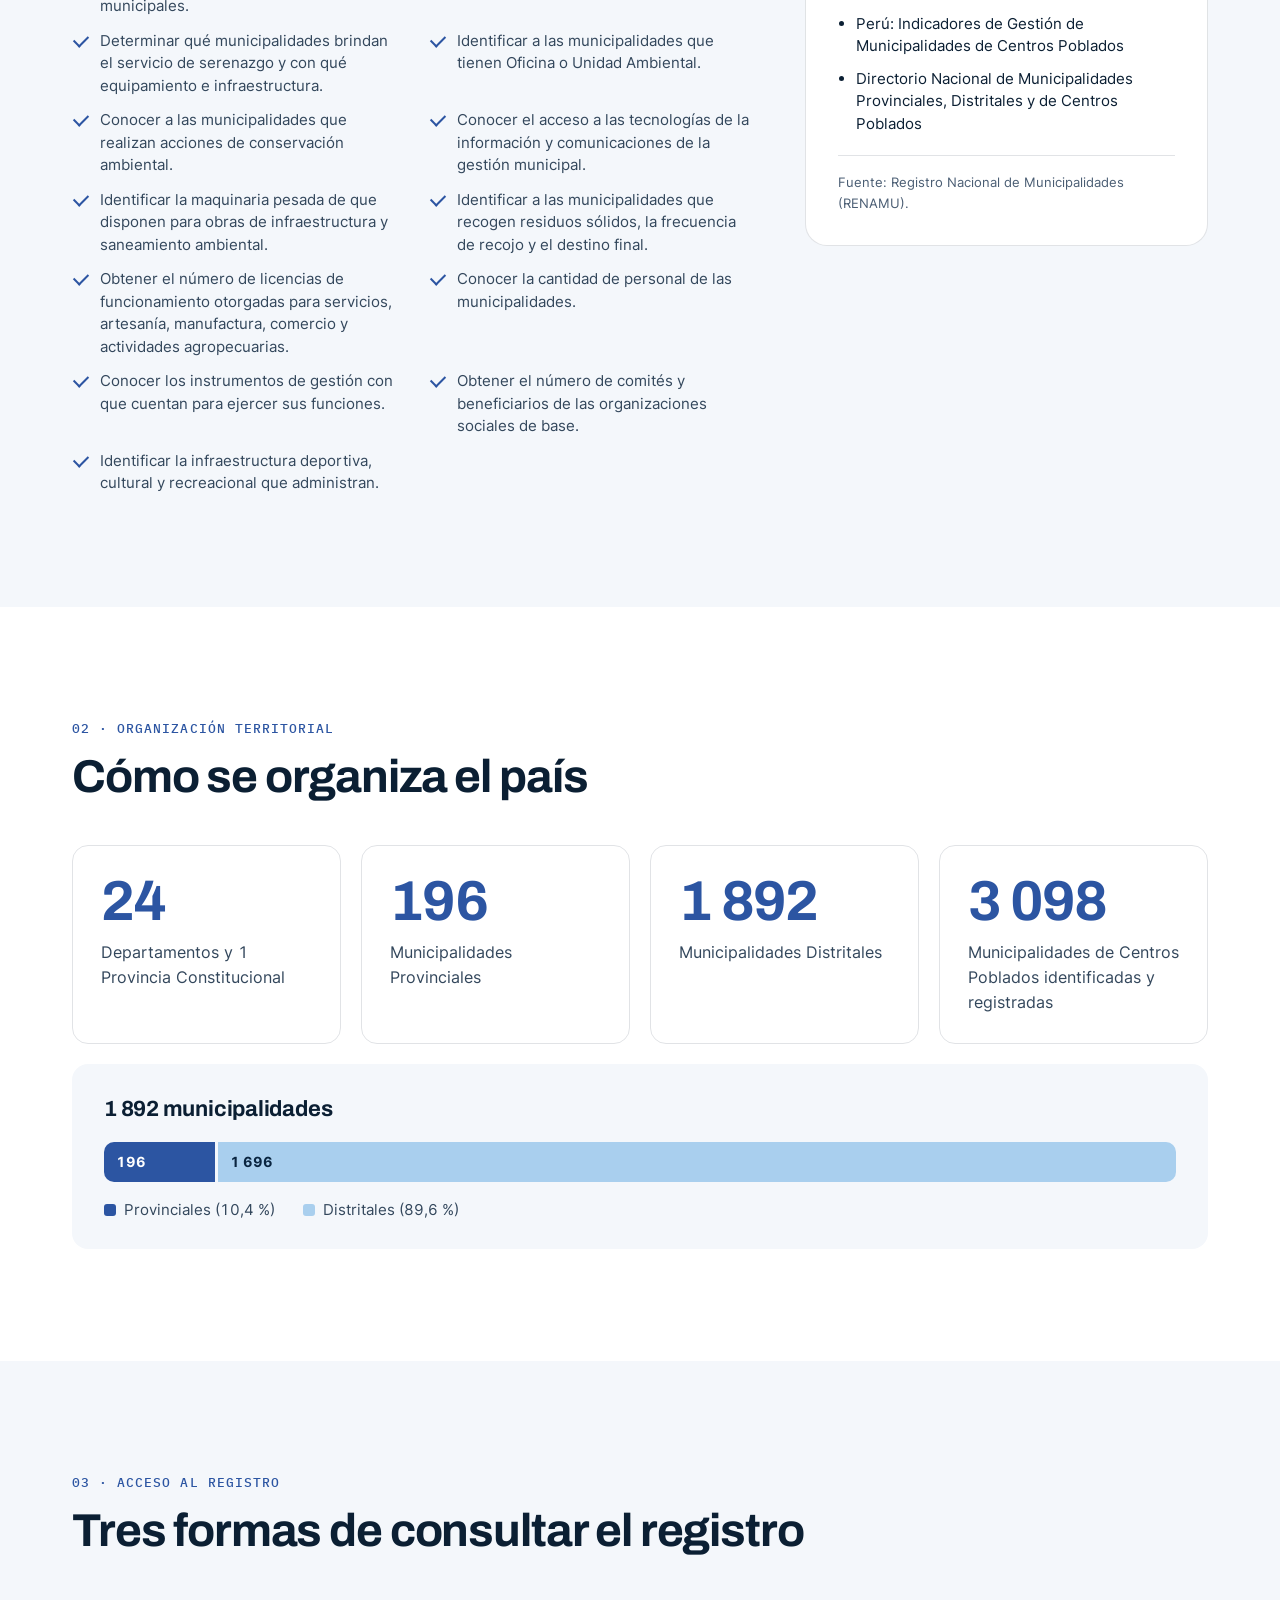
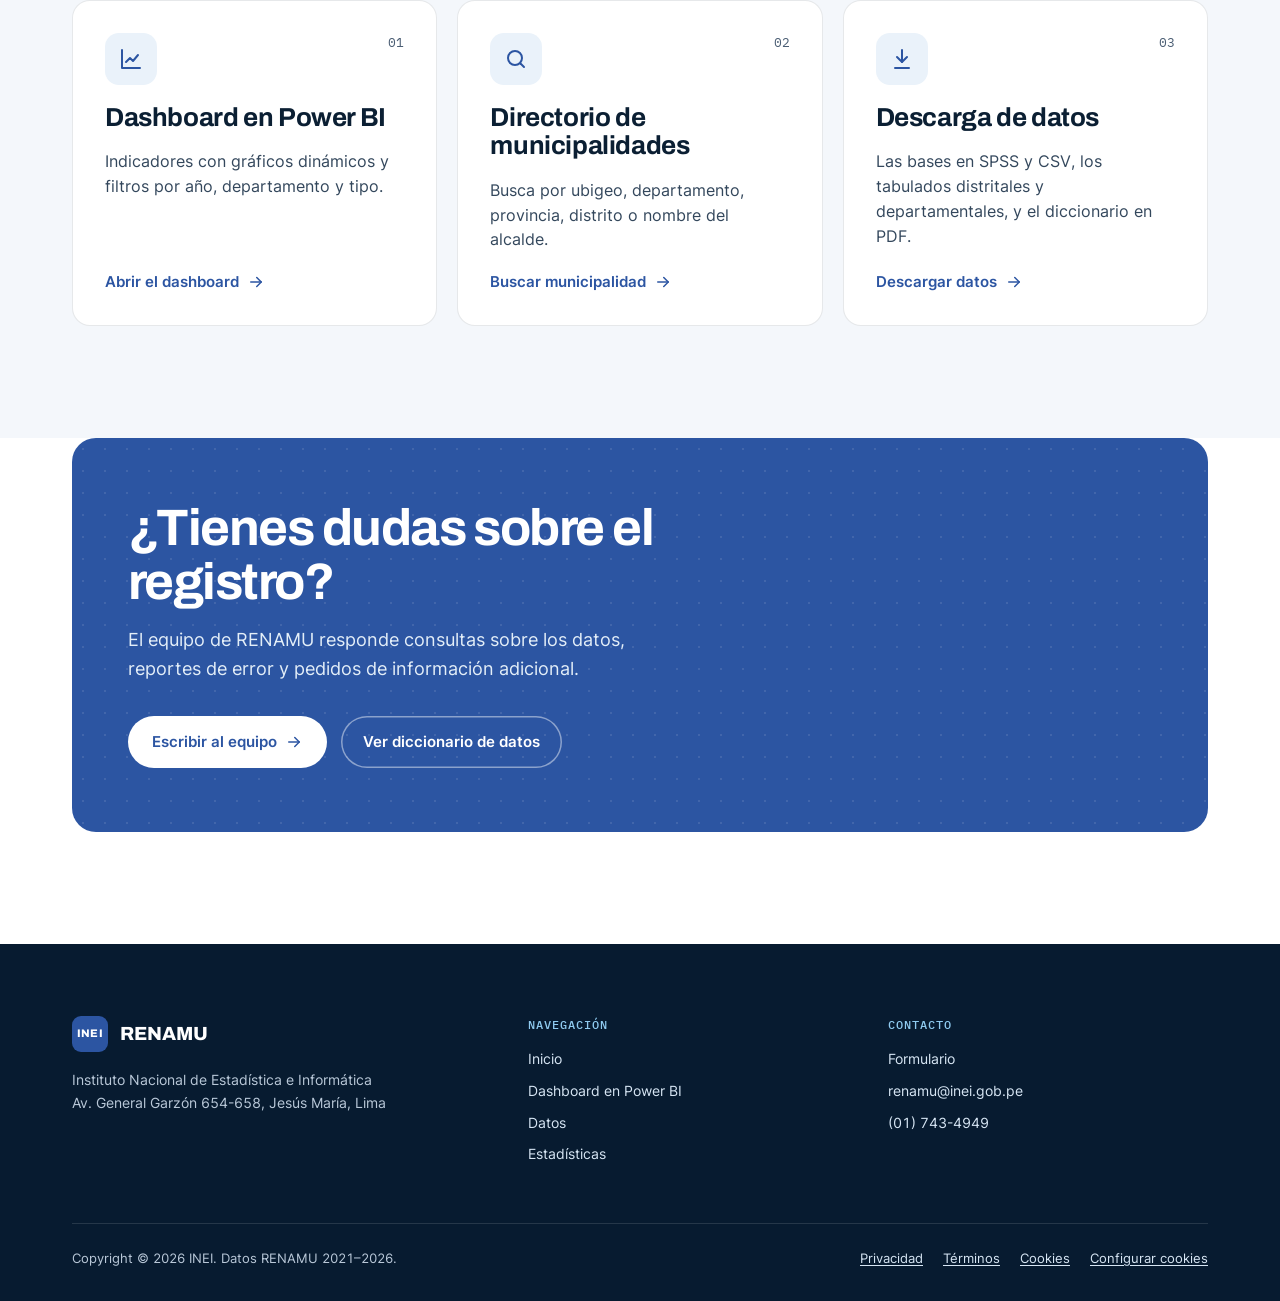
==== commit 2d7fee16: "Video tutorial en Inicio y ajustes del directorio - Inicio: botón "Ver tutorial (2 min)" y sugerenci" ====
--- a/index.html
+++ b/index.html
@@ -78,7 +78,7 @@
     }
     </script>
 </head>
-<body>
+<body data-sugerir-tutorial>
     <a class="skip-link" href="#contenido">Saltar al contenido</a>
 
     <!-- Franja institucional -->
@@ -131,6 +131,10 @@
                         <svg width="16" height="16" viewBox="0 0 24 24" fill="none" stroke="currentColor" stroke-width="2" stroke-linecap="round" stroke-linejoin="round" aria-hidden="true"><path d="M12 3v12"/><path d="m7 10 5 5 5-5"/><path d="M5 21h14"/></svg>
                         Descargar datos
                     </a>
+                    <button type="button" class="btn btn-outline" data-tutorial>
+                        <svg width="16" height="16" viewBox="0 0 24 24" fill="currentColor" aria-hidden="true"><path d="M8 5v14l11-7z"/></svg>
+                        Ver tutorial (2 min)
+                    </button>
                 </div>
             </div>
 
@@ -523,6 +527,7 @@
     <script type="text/plain" data-consent="analitica" data-src="js/vendor/goatcounter.js" data-goatcounter="https://michellalex.goatcounter.com/count"></script>
     <script src="js/consent.js"></script>
     <script src="js/main.js"></script>
+    <script src="js/tutorial.js"></script>
     <script src="data/mapa-peru-paths.js" defer></script>
     <script src="js/mapa-constelacion.js" defer></script>
     <script src="js/vendor/d3.v7.8.5.min.js" defer></script>
--- a/css/style.css
+++ b/css/style.css
@@ -2732,3 +2732,108 @@
     .stats-nav-wrap .stats-nav { margin: 0; padding-left: 4px; padding-right: 4px; }
     .stats-nav-flecha { width: 36px; height: 36px; }
 }
+
+/* ============================================================
+   Video tutorial (js/tutorial.js): ventana y sugerencia flotante
+   ============================================================ */
+.tutorial-dialog {
+    position: fixed;
+    inset: 0;
+    margin: auto;
+    width: min(960px, calc(100vw - 32px));
+    height: fit-content;
+    max-height: calc(100vh - 32px);
+    padding: 0;
+    border: 0;
+    border-radius: 8px;
+    background: var(--navy-field);
+    color: var(--white);
+    box-shadow: 0 30px 80px -20px rgba(0, 0, 0, 0.6);
+    overflow: hidden;
+}
+.tutorial-dialog::backdrop { background: rgba(6, 18, 32, 0.78); }
+.tutorial-dialog-head {
+    display: flex;
+    align-items: center;
+    justify-content: space-between;
+    gap: 16px;
+    padding: 14px 16px 14px 22px;
+}
+.tutorial-dialog-head h2 { font-size: 1rem; font-weight: 600; margin: 0; color: var(--white); }
+.tutorial-cerrar {
+    display: inline-flex;
+    align-items: center;
+    justify-content: center;
+    width: 40px;
+    height: 40px;
+    border: 0;
+    border-radius: 50%;
+    background: rgba(255, 255, 255, 0.08);
+    color: var(--white);
+    cursor: pointer;
+}
+.tutorial-cerrar:hover,
+.tutorial-cerrar:focus-visible { background: rgba(255, 255, 255, 0.2); }
+.tutorial-video {
+    display: block;
+    width: 100%;
+    aspect-ratio: 16 / 9;
+    max-height: calc(100vh - 110px);
+    background: #000;
+}
+
+.tutorial-sugerencia {
+    position: fixed;
+    right: 16px;
+    bottom: 16px;
+    z-index: 2900;
+    display: flex;
+    gap: 14px;
+    align-items: flex-start;
+    width: min(340px, calc(100vw - 32px));
+    padding: 18px 40px 18px 18px;
+    background: var(--surface);
+    color: var(--ink);
+    border: 1px solid var(--line-strong);
+    border-top: 3px solid var(--brand);
+    border-radius: 6px;
+    box-shadow: 0 24px 48px -20px rgba(15, 42, 68, 0.35);
+    animation: tutorial-entrar 0.35s ease-out;
+}
+.tutorial-sugerencia strong { display: block; font-size: 0.95rem; margin-bottom: 4px; }
+.tutorial-sugerencia p { font-size: 0.85rem; color: var(--ink-soft); line-height: 1.45; margin: 0 0 12px; }
+.tutorial-sugerencia-icono {
+    flex: none;
+    display: inline-flex;
+    align-items: center;
+    justify-content: center;
+    width: 42px;
+    height: 42px;
+    border-radius: 50%;
+    background: var(--brand);
+    color: var(--white);
+}
+.tutorial-sugerencia-x {
+    position: absolute;
+    top: 8px;
+    right: 8px;
+    display: inline-flex;
+    align-items: center;
+    justify-content: center;
+    width: 32px;
+    height: 32px;
+    border: 0;
+    border-radius: 50%;
+    background: transparent;
+    color: var(--ink-soft);
+    cursor: pointer;
+}
+.tutorial-sugerencia-x:hover,
+.tutorial-sugerencia-x:focus-visible { background: var(--line); color: var(--ink); }
+@keyframes tutorial-entrar {
+    from { transform: translateY(16px); }
+    to { opacity: 1; transform: none; }
+}
+@media (prefers-reduced-motion: reduce) {
+    .tutorial-sugerencia { animation: none; }
+}
